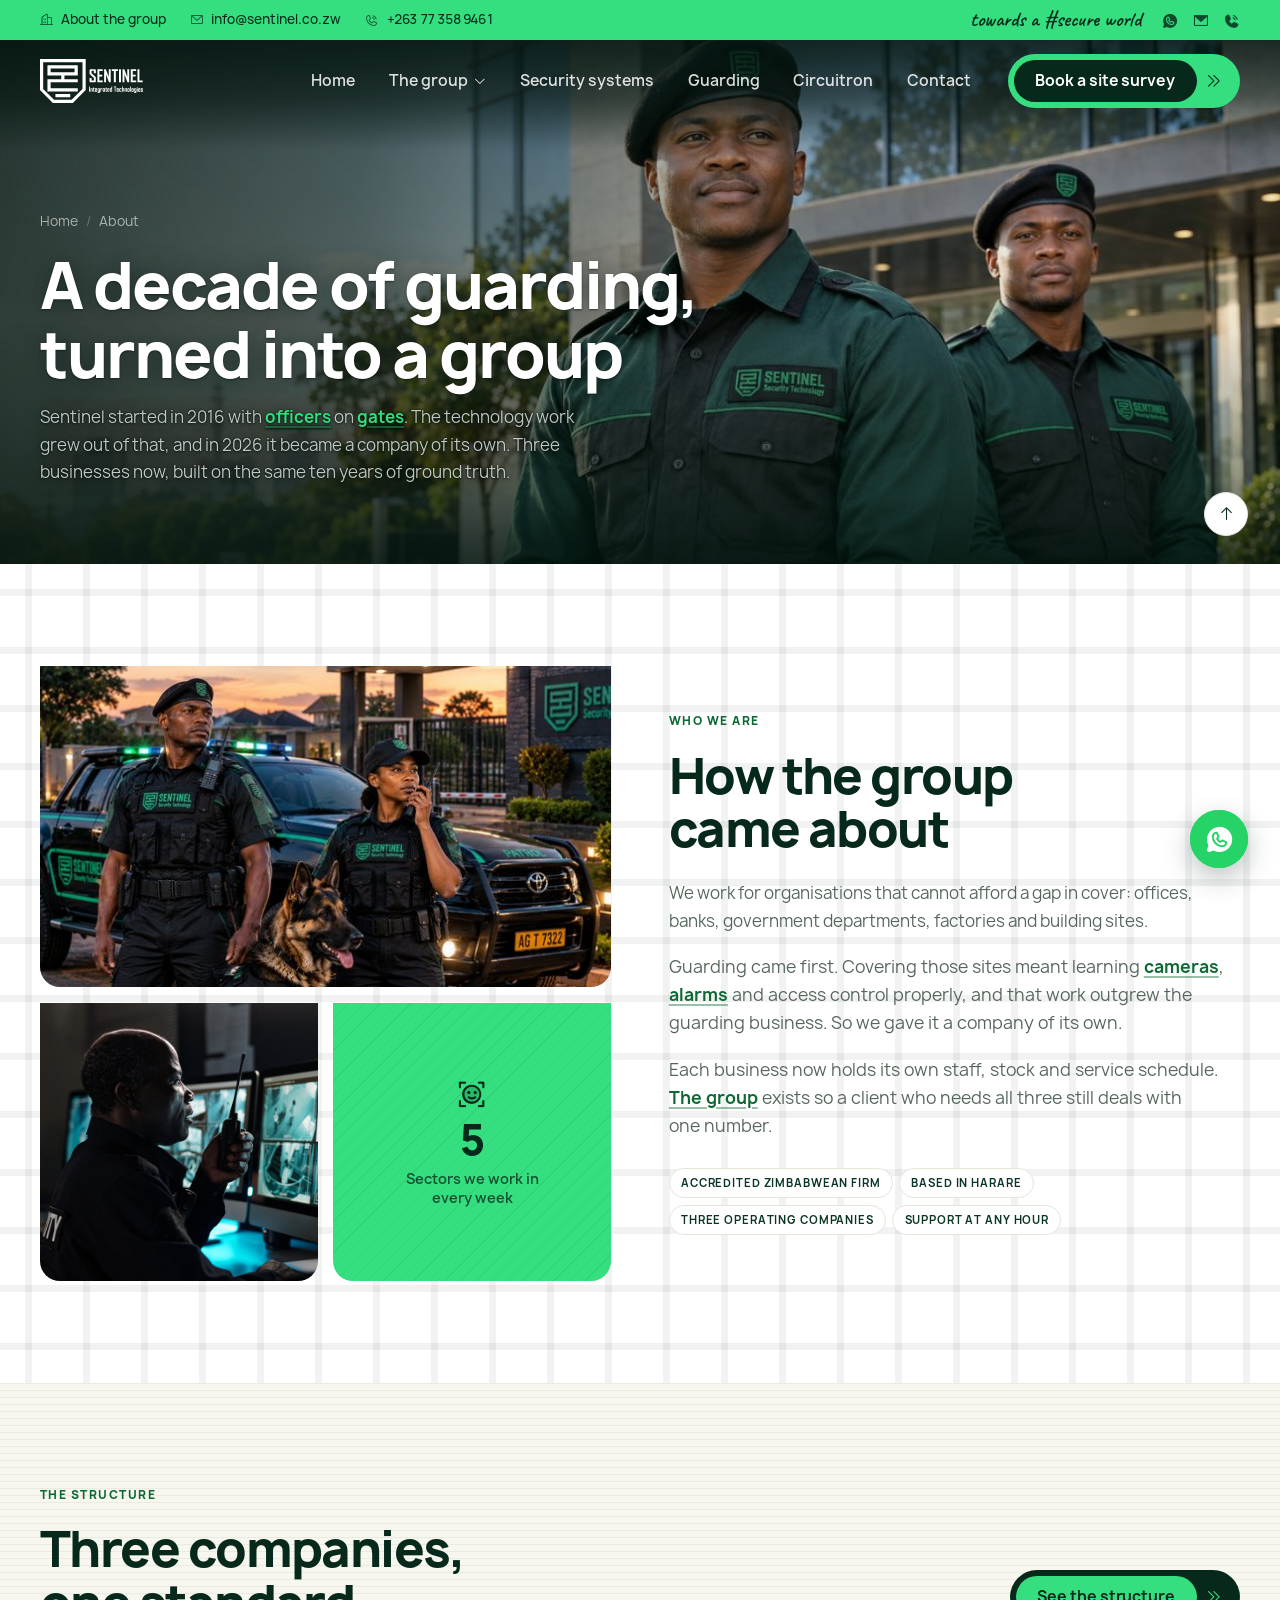
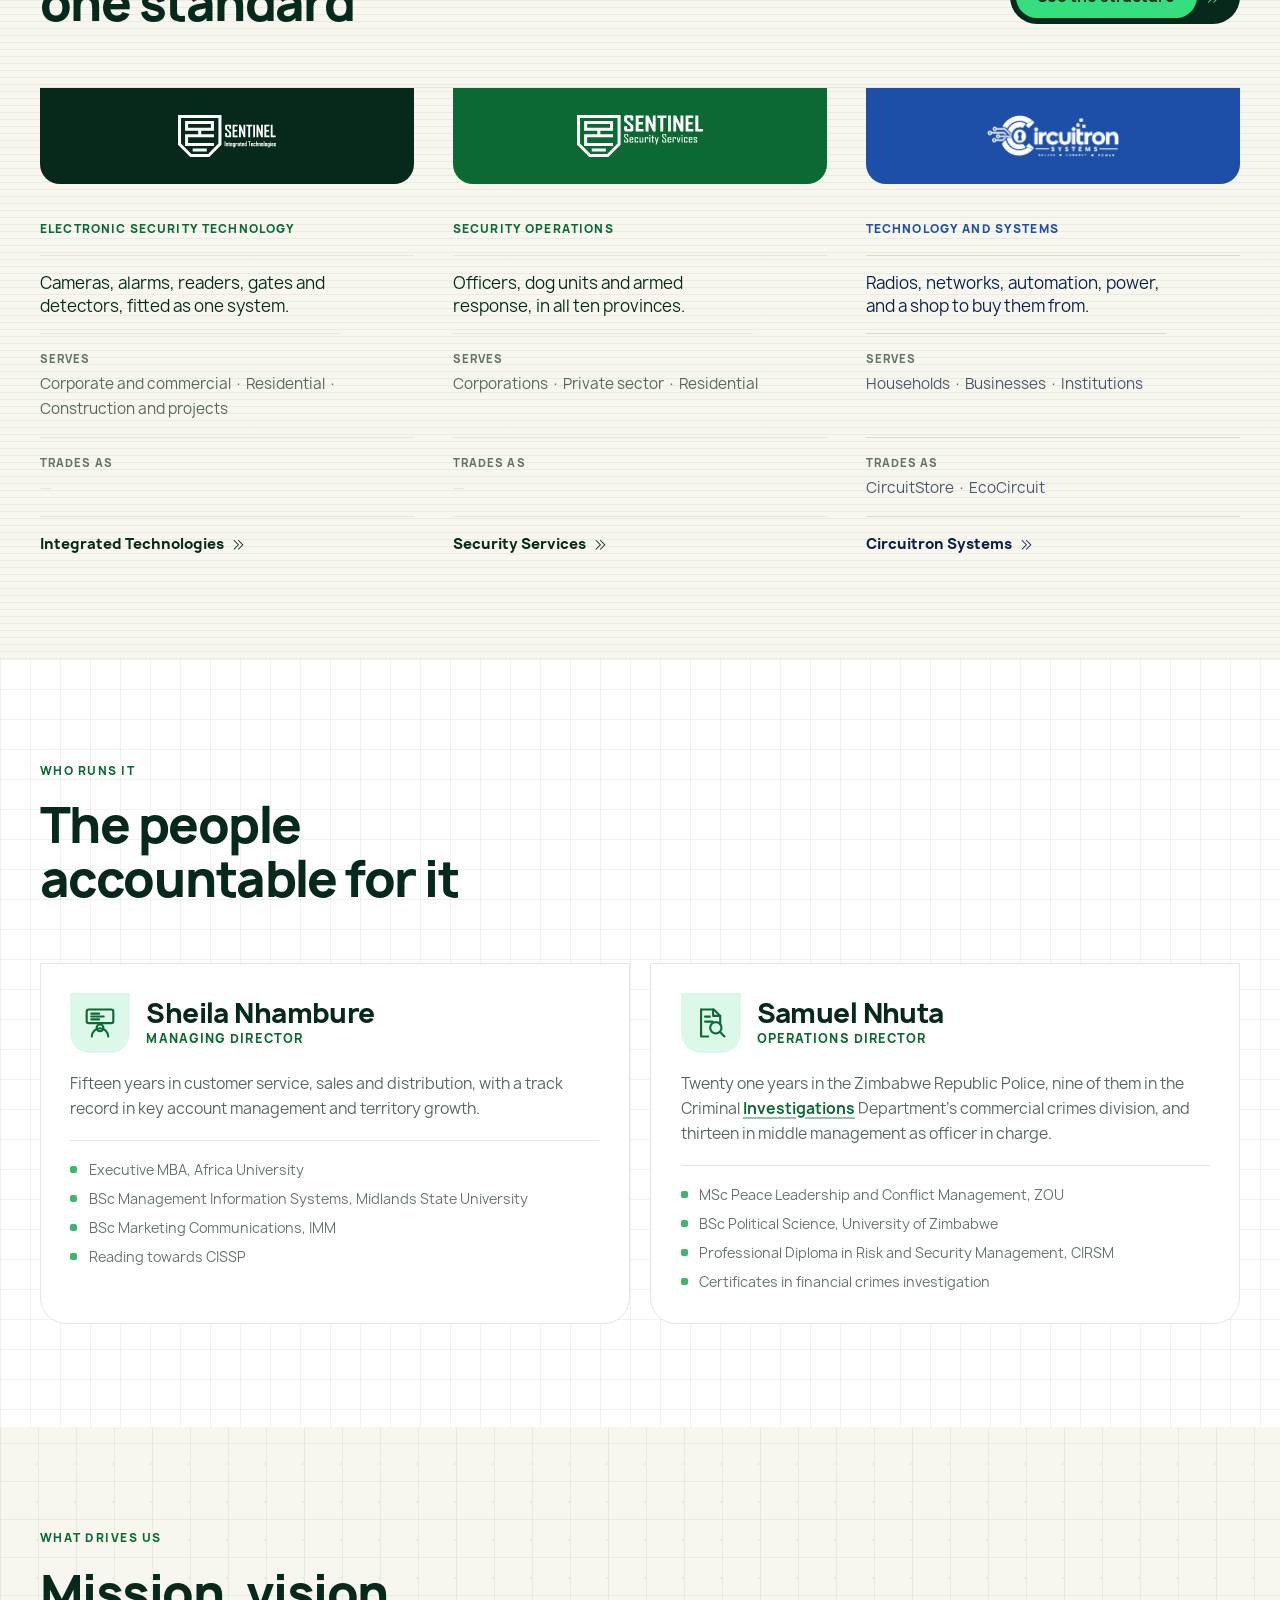
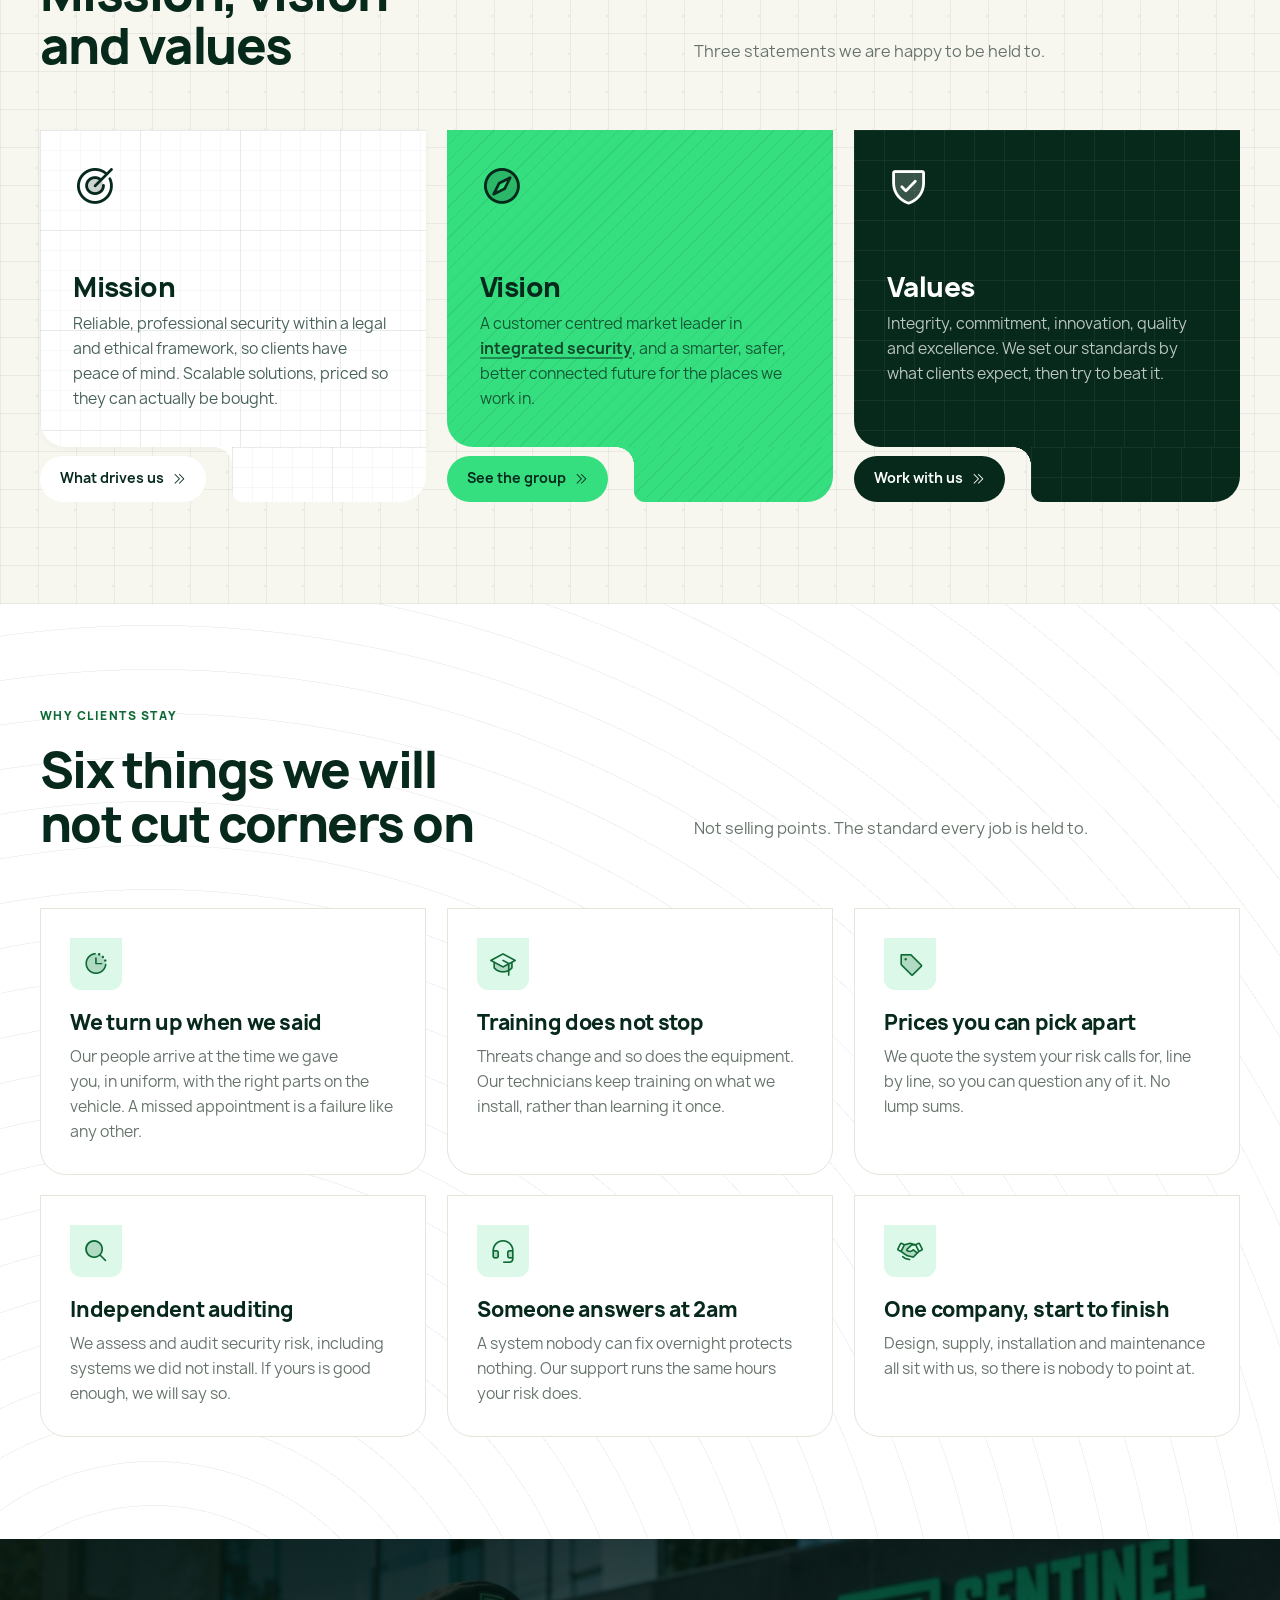
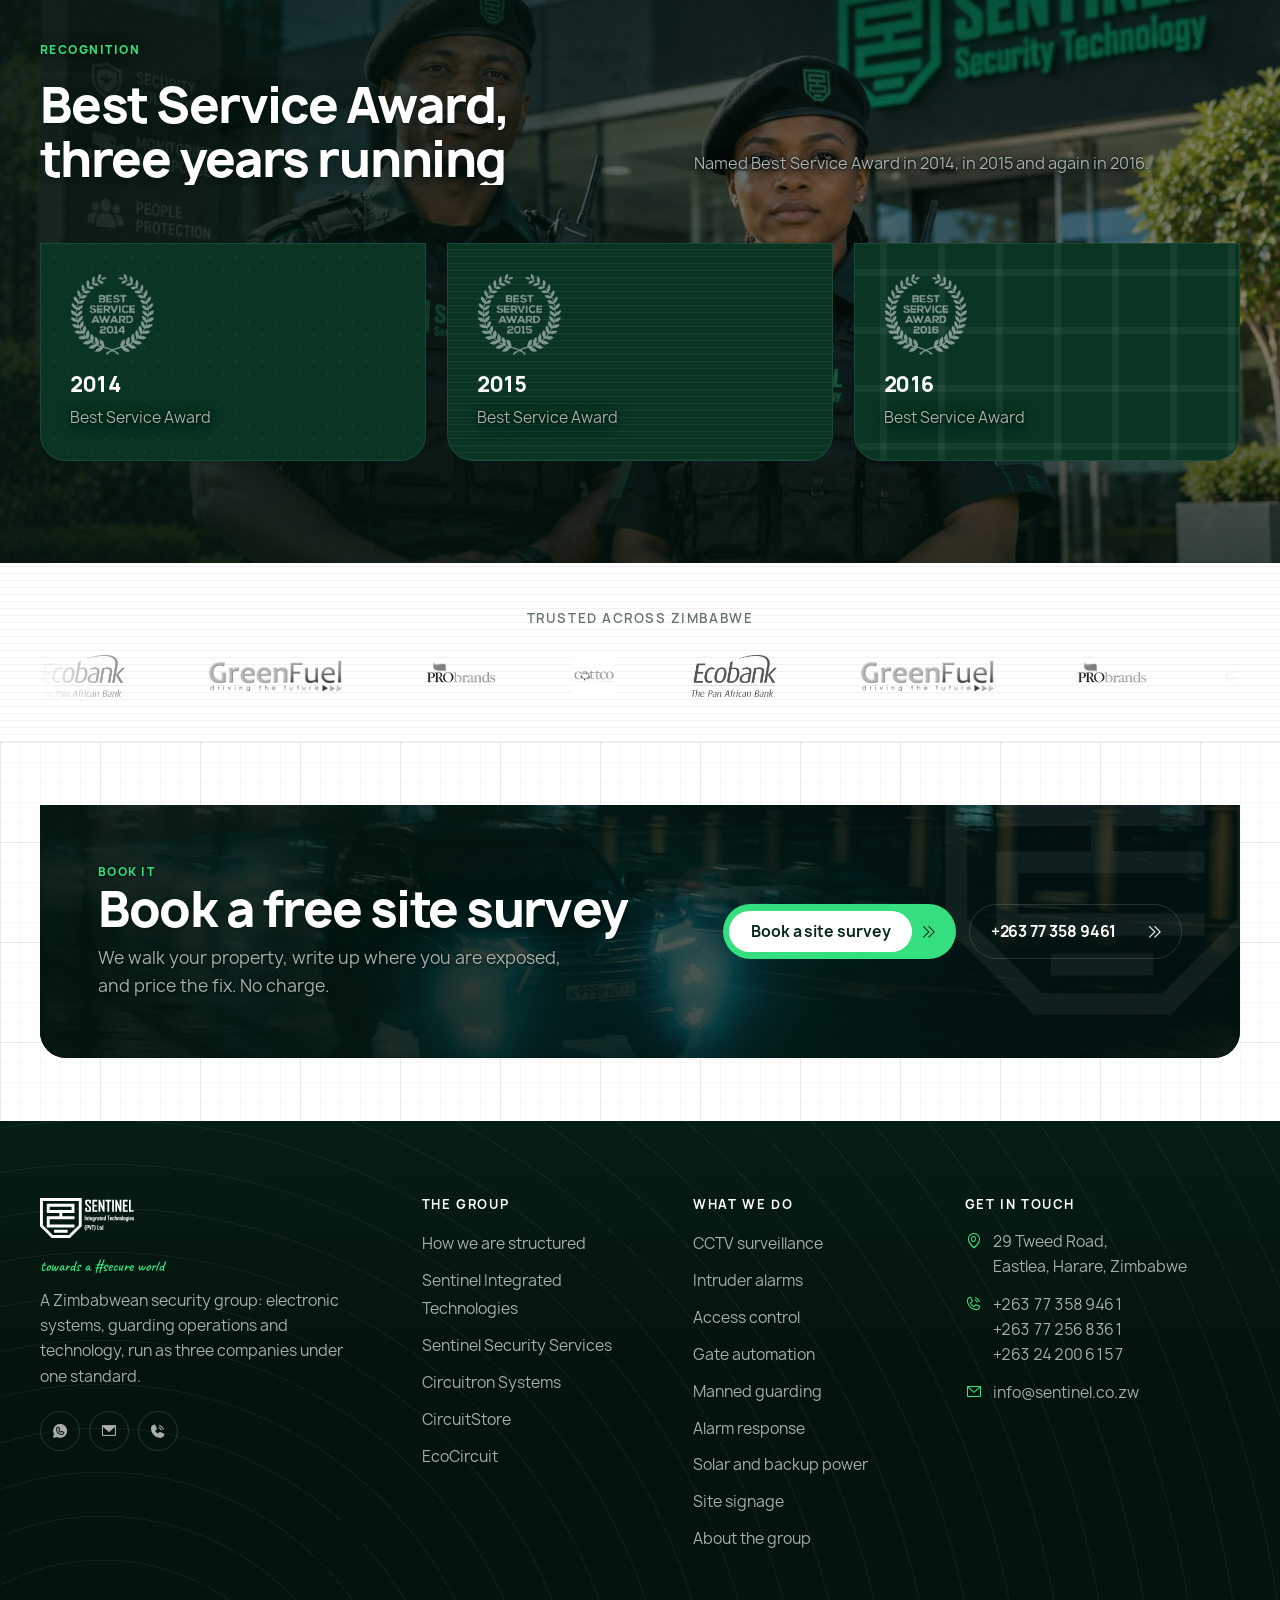
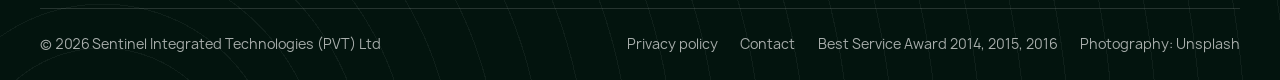
==== about.html @ 050ed8f4 "Eight textures, a seal on the seam, two pictures per hero, and everything clickable 1. Patterns  The" ====
<!DOCTYPE html>
<html lang="en-ZW">
<head>
<meta charset="UTF-8">
<meta name="viewport" content="width=device-width, initial-scale=1, viewport-fit=cover">
<title>About the Sentinel group | Sentinel Integrated Technologies</title>
<meta name="description" content="An accredited Zimbabwean security firm supplying electronic security, control room operations and physical access control to corporate, banking, government, manufacturing and construction clients.">
<meta name="theme-color" content="#06291B">
<link rel="canonical" href="https://www.sentinel.co.zw/about.html">

<meta property="og:type" content="website">
<meta property="og:title" content="About the Sentinel group | Sentinel Integrated Technologies">
<meta property="og:description" content="An accredited Zimbabwean security firm supplying electronic security, control room operations and physical access control to corporate, banking, government, manufacturing and construction clients.">
<meta property="og:image" content="assets/img/brand/flier-1.jpg">
<meta property="og:locale" content="en_ZW">

<link rel="icon" type="image/svg+xml" href="assets/img/brand/mark.svg">
<link rel="icon" type="image/png" sizes="32x32" href="assets/img/brand/favicon-32.png">
<link rel="apple-touch-icon" href="assets/img/brand/favicon-180.png">

<link rel="preload" href="assets/fonts/manrope-400.woff2" as="font" type="font/woff2" crossorigin>
<link rel="preload" href="assets/fonts/manrope-800.woff2" as="font" type="font/woff2" crossorigin>
<link rel="preload" href="assets/fonts/marker.woff2" as="font" type="font/woff2" crossorigin>
<link rel="stylesheet" href="assets/icons/phosphor.css">
<link rel="stylesheet" href="assets/css/style.css">
<script>document.documentElement.classList.add('js');</script>
</head>
<body>
<a class="skip-link" href="#main">Skip to content</a>
<svg xmlns="http://www.w3.org/2000/svg" style="display:none"><symbol id="si-cam-dome" viewBox="0 0 24 24" fill="none" stroke="currentColor" stroke-width="1.5" stroke-linecap="round" stroke-linejoin="round"><title>Dome camera</title><path d="M2.8 5.4h18.4"/><path d="M12 5.4V3.2"/><rect x="4.8" y="7.6" width="14.4" height="2.6" rx="1.1"/><path d="M6.2 10.2a5.8 5.8 0 0 0 11.6 0"/><circle cx="12" cy="13.4" r="1.8"/></symbol><symbol id="si-cam-bullet" viewBox="0 0 24 24" fill="none" stroke="currentColor" stroke-width="1.5" stroke-linecap="round" stroke-linejoin="round"><title>Bullet camera</title><path d="M3.5 3.5v17"/><path d="M3.5 11.6h2.4"/><rect x="5.9" y="8.6" width="9.8" height="6" rx="3"/><path d="M15.7 9.8 19.3 8v7.2l-3.6-1.8"/><path d="M8.4 7.4h5"/><circle cx="17.4" cy="11.6" r="0.85" fill="currentColor" stroke="none"/></symbol><symbol id="si-nvr" viewBox="0 0 24 24" fill="none" stroke="currentColor" stroke-width="1.5" stroke-linecap="round" stroke-linejoin="round"><title>Recorder</title><rect x="2.5" y="5" width="19" height="5" rx="1.5"/><rect x="2.5" y="13" width="19" height="5" rx="1.5"/><circle cx="5.6" cy="7.5" r="0.85" fill="currentColor" stroke="none"/><circle cx="5.6" cy="15.5" r="0.85" fill="currentColor" stroke="none"/><path d="M9 7.5h9"/><path d="M9 15.5h9"/></symbol><symbol id="si-video-wall" viewBox="0 0 24 24" fill="none" stroke="currentColor" stroke-width="1.5" stroke-linecap="round" stroke-linejoin="round"><title>Monitoring wall</title><rect x="2.5" y="3.5" width="8.5" height="6.5" rx="1.2"/><rect x="13" y="3.5" width="8.5" height="6.5" rx="1.2"/><rect x="2.5" y="12" width="8.5" height="6.5" rx="1.2"/><rect x="13" y="12" width="8.5" height="6.5" rx="1.2"/><path d="M8.5 21.5h7"/><path d="M12 18.5v3"/></symbol><symbol id="si-control-room" viewBox="0 0 24 24" fill="none" stroke="currentColor" stroke-width="1.5" stroke-linecap="round" stroke-linejoin="round"><title>Control room</title><rect x="2.6" y="2.5" width="18.8" height="9.6" rx="1.5"/><path d="M5.8 5.4h5.6"/><path d="M5.8 7.4h8.8"/><path d="M5.8 9.4h5.6"/><circle cx="12" cy="15.4" r="2.4"/><path d="M6.2 21.5a5.8 5.8 0 0 1 11.6 0"/></symbol><symbol id="si-alarm-panel" viewBox="0 0 24 24" fill="none" stroke="currentColor" stroke-width="1.5" stroke-linecap="round" stroke-linejoin="round"><title>Alarm panel</title><rect x="5" y="2.5" width="14" height="19" rx="2"/><rect x="7.5" y="5" width="9" height="3.5" rx="0.8"/><circle cx="8.6" cy="11.8" r="1" fill="currentColor" stroke="none"/><circle cx="12" cy="11.8" r="1" fill="currentColor" stroke="none"/><circle cx="15.4" cy="11.8" r="1" fill="currentColor" stroke="none"/><circle cx="8.6" cy="15.2" r="1" fill="currentColor" stroke="none"/><circle cx="12" cy="15.2" r="1" fill="currentColor" stroke="none"/><circle cx="15.4" cy="15.2" r="1" fill="currentColor" stroke="none"/><circle cx="8.6" cy="18.6" r="1" fill="currentColor" stroke="none"/><circle cx="12" cy="18.6" r="1" fill="currentColor" stroke="none"/><circle cx="15.4" cy="18.6" r="1" fill="currentColor" stroke="none"/></symbol><symbol id="si-motion-sensor" viewBox="0 0 24 24" fill="none" stroke="currentColor" stroke-width="1.5" stroke-linecap="round" stroke-linejoin="round"><title>Motion sensor</title><path d="M5.6 3.8h12.8l-1.5 6.1H7.1z"/><path d="M6.3 6.9h11.4"/><path d="M9.4 12.2a3.4 3.4 0 0 0 5.2 0"/><path d="M7.3 13.9a5.9 5.9 0 0 0 9.4 0"/><path d="M5.2 15.6a8.4 8.4 0 0 0 13.6 0"/></symbol><symbol id="si-door-contact" viewBox="0 0 24 24" fill="none" stroke="currentColor" stroke-width="1.5" stroke-linecap="round" stroke-linejoin="round"><title>Door contact</title><path d="M3.5 3.5h7v17h-7z"/><path d="M13.5 3.5h7v17h-7z"/><rect x="8.2" y="9" width="2.3" height="6" rx="0.7"/><rect x="13.5" y="9" width="2.3" height="6" rx="0.7"/><path d="M11.3 10.5v3"/></symbol><symbol id="si-panic-button" viewBox="0 0 24 24" fill="none" stroke="currentColor" stroke-width="1.5" stroke-linecap="round" stroke-linejoin="round"><title>Panic button</title><circle cx="12" cy="12" r="9"/><circle cx="12" cy="12" r="4.2"/><path d="M12 2.2v2.4"/><path d="M12 19.4v2.4"/><path d="M2.2 12h2.4"/><path d="M19.4 12h2.4"/><circle cx="12" cy="12" r="1.5" fill="currentColor" stroke="none"/></symbol><symbol id="si-siren" viewBox="0 0 24 24" fill="none" stroke="currentColor" stroke-width="1.5" stroke-linecap="round" stroke-linejoin="round"><title>Siren</title><path d="M7 12.5a5 5 0 0 1 10 0v4H7z"/><path d="M5.5 19.5h13"/><path d="M7 16.5v3"/><path d="M17 16.5v3"/><path d="M12 3.2v3"/><path d="M5.6 5.6 7.7 7.7"/><path d="M18.4 5.6 16.3 7.7"/><path d="M2.8 12h2.2"/><path d="M19 12h2.2"/></symbol><symbol id="si-fire-detect" viewBox="0 0 24 24" fill="none" stroke="currentColor" stroke-width="1.5" stroke-linecap="round" stroke-linejoin="round"><title>Fire detection</title><circle cx="12" cy="12" r="9"/><circle cx="12" cy="12" r="6.1"/><path d="M12 8.1c1.7 1.6 2.6 2.9 2.6 4.2a2.6 2.6 0 0 1-5.2 0c0-.8.3-1.6 1-2.1.1.6.4 1.1.9 1.3-.3-1.1-.1-2.3.7-3.4z"/></symbol><symbol id="si-access-reader" viewBox="0 0 24 24" fill="none" stroke="currentColor" stroke-width="1.5" stroke-linecap="round" stroke-linejoin="round"><title>Access control</title><path d="M4 2.5h11v19H4z"/><circle cx="12.4" cy="12" r="0.9" fill="currentColor" stroke="none"/><rect x="17" y="7.5" width="4.5" height="9" rx="1.2"/><path d="M18.2 10h2.1"/><path d="M18.2 12.2h2.1"/><circle cx="19.25" cy="14.5" r="0.85" fill="currentColor" stroke="none"/></symbol><symbol id="si-biometric" viewBox="0 0 24 24" fill="none" stroke="currentColor" stroke-width="1.5" stroke-linecap="round" stroke-linejoin="round"><title>Biometric access</title><path d="M12 2.8c-3.4 0-6.2 2.6-6.2 5.8"/><path d="M18.2 8.6c0-3.2-2.8-5.8-6.2-5.8"/><path d="M5.8 13.6V8.6"/><path d="M18.2 8.6v3.1"/><path d="M8.9 8.6a3.1 3.1 0 0 1 6.2 0v6.2"/><path d="M8.9 8.6v8.4"/><path d="M12 8.6v9.9"/><path d="M15.1 17.8a9 9 0 0 1-.6 3"/><path d="M5.9 16.8a9 9 0 0 0 1-3.2"/><path d="M18.1 14.6a12 12 0 0 1-.9 5.4"/></symbol><symbol id="si-turnstile" viewBox="0 0 24 24" fill="none" stroke="currentColor" stroke-width="1.5" stroke-linecap="round" stroke-linejoin="round"><title>Speed gate</title><path d="M2.5 20.5h19"/><rect x="3" y="8.8" width="4.8" height="11.7" rx="1.3"/><rect x="16.2" y="8.8" width="4.8" height="11.7" rx="1.3"/><path d="M7.8 12h3.1"/><path d="M13.1 12h3.1"/><path d="M12 3.4v5.4"/><path d="M9.6 5.8 12 3.4l2.4 2.4"/><circle cx="5.4" cy="15.6" r="0.9" fill="currentColor" stroke="none"/><circle cx="18.6" cy="15.6" r="0.9" fill="currentColor" stroke="none"/></symbol><symbol id="si-intercom" viewBox="0 0 24 24" fill="none" stroke="currentColor" stroke-width="1.5" stroke-linecap="round" stroke-linejoin="round"><title>Video intercom</title><rect x="5.5" y="2.5" width="13" height="19" rx="2"/><rect x="8" y="5" width="8" height="5.5" rx="1"/><circle cx="12" cy="7.75" r="1.15" fill="currentColor" stroke="none"/><path d="M9 13.5h6"/><circle cx="12" cy="17.8" r="2"/><circle cx="12" cy="17.8" r="0.8" fill="currentColor" stroke="none"/></symbol><symbol id="si-gate-motor" viewBox="0 0 24 24" fill="none" stroke="currentColor" stroke-width="1.5" stroke-linecap="round" stroke-linejoin="round"><title>Gate automation</title><path d="M2.5 20.5h19"/><path d="M3.5 7.5h13v10h-13z"/><path d="M3.5 11h13"/><path d="M3.5 14h13"/><path d="M7 7.5v10"/><path d="M11 7.5v10"/><rect x="18" y="12.5" width="3.5" height="5" rx="1"/><path d="M19.75 12.5v-2"/><circle cx="19.75" cy="15" r="0.85" fill="currentColor" stroke="none"/></symbol><symbol id="si-boom-gate" viewBox="0 0 24 24" fill="none" stroke="currentColor" stroke-width="1.5" stroke-linecap="round" stroke-linejoin="round"><title>Boom barrier</title><path d="M2.5 20.5h19"/><rect x="3" y="11" width="4" height="9.5" rx="1.2"/><path d="M7.5 9 21 5.2"/><path d="M9.9 8.3l.6 2.1"/><path d="M13.5 7.3l.6 2.1"/><path d="M17.1 6.3l.6 2.1"/><circle cx="5" cy="14.5" r="0.9" fill="currentColor" stroke="none"/></symbol><symbol id="si-electric-fence" viewBox="0 0 24 24" fill="none" stroke="currentColor" stroke-width="1.5" stroke-linecap="round" stroke-linejoin="round"><title>Electric fencing</title><path d="M4 3.5v17"/><path d="M20 3.5v17"/><path d="M4 6.2h16"/><path d="M4 11h3.8"/><path d="M16.2 11H20"/><path d="M4 15.8h16"/><path d="M4 20h16"/><path d="M13.6 6.6 9.6 12.4h3.4l-2.6 5.8"/></symbol><symbol id="si-perimeter" viewBox="0 0 24 24" fill="none" stroke="currentColor" stroke-width="1.5" stroke-linecap="round" stroke-linejoin="round"><title>Perimeter protection</title><path d="M12 2.5 3.5 6v6c0 4.4 3.6 7.8 8.5 9.5 4.9-1.7 8.5-5.1 8.5-9.5V6z"/><path d="M12 6.3 7 8.4v3.4c0 2.5 2.1 4.6 5 5.7 2.9-1.1 5-3.2 5-5.7V8.4z"/><circle cx="12" cy="11.6" r="1.5" fill="currentColor" stroke="none"/></symbol><symbol id="si-guard" viewBox="0 0 24 24" fill="none" stroke="currentColor" stroke-width="1.5" stroke-linecap="round" stroke-linejoin="round"><title>Manned guarding</title><path d="M7 6.5h10"/><path d="M8.5 6.5a3.5 3.5 0 0 1 7 0"/><path d="M8.8 8.2a3.4 3.4 0 0 0 6.4 0"/><path d="M12 11.6v2"/><path d="M4.5 21.5v-2.8A5.2 5.2 0 0 1 9.7 13.5h4.6a5.2 5.2 0 0 1 5.2 5.2v2.8"/><path d="M12 13.9v7.6"/><circle cx="16.8" cy="17.5" r="0.9" fill="currentColor" stroke="none"/></symbol><symbol id="si-k9" viewBox="0 0 24 24" fill="none" stroke="currentColor" stroke-width="1.5" stroke-linecap="round" stroke-linejoin="round"><title>K9 unit</title><path d="M7.6 6.6 5.2 3.2 4.1 7.6"/><path d="M16.4 6.6 18.8 3.2l1.1 4.4"/><path d="M5.8 11a6.2 6.2 0 0 1 12.4 0v1.6a6.2 6.2 0 0 1-12.4 0z"/><circle cx="9.5" cy="10.2" r="1" fill="currentColor" stroke="none"/><circle cx="14.5" cy="10.2" r="1" fill="currentColor" stroke="none"/><path d="M10.7 14.2h2.6L12 15.9z"/><path d="M12 15.9v1.5"/></symbol><symbol id="si-patrol" viewBox="0 0 24 24" fill="none" stroke="currentColor" stroke-width="1.5" stroke-linecap="round" stroke-linejoin="round"><title>Response patrol</title><path d="M2.5 16.5v-3l2-4.5h15l2 4.5v3"/><path d="M2.5 16.5h19"/><path d="M6 9V6.5h12V9"/><path d="M9 6.5V4.5h6v2"/><circle cx="7" cy="17.5" r="2.2"/><circle cx="17" cy="17.5" r="2.2"/><circle cx="5" cy="13.2" r="0.85" fill="currentColor" stroke="none"/><circle cx="19" cy="13.2" r="0.85" fill="currentColor" stroke="none"/></symbol><symbol id="si-radio" viewBox="0 0 24 24" fill="none" stroke="currentColor" stroke-width="1.5" stroke-linecap="round" stroke-linejoin="round"><title>Two way radio</title><rect x="7" y="6.5" width="10" height="15" rx="2"/><path d="M14.5 6.5V3.2"/><rect x="9.3" y="9" width="5.4" height="3.2" rx="0.8"/><circle cx="10" cy="15" r="0.9" fill="currentColor" stroke="none"/><circle cx="12" cy="15" r="0.9" fill="currentColor" stroke="none"/><circle cx="14" cy="15" r="0.9" fill="currentColor" stroke="none"/><circle cx="10" cy="17.6" r="0.9" fill="currentColor" stroke="none"/><circle cx="12" cy="17.6" r="0.9" fill="currentColor" stroke="none"/><circle cx="14" cy="17.6" r="0.9" fill="currentColor" stroke="none"/><path d="M17.6 2.4a5.5 5.5 0 0 1 3.9 3.9"/><path d="M17.2 5.3a2.7 2.7 0 0 1 1.5 1.5"/></symbol><symbol id="si-investigate" viewBox="0 0 24 24" fill="none" stroke="currentColor" stroke-width="1.5" stroke-linecap="round" stroke-linejoin="round"><title>Investigations</title><path d="M5 2.5h9l4.5 4.5v6"/><path d="M5 2.5v19h5"/><path d="M13.5 2.5V7h5"/><path d="M7.8 7.5h3.4"/><path d="M7.8 11h5.2"/><circle cx="15.4" cy="15.4" r="4"/><path d="M18.4 18.4 21.5 21.5"/></symbol><symbol id="si-network-rack" viewBox="0 0 24 24" fill="none" stroke="currentColor" stroke-width="1.5" stroke-linecap="round" stroke-linejoin="round"><title>Network rack</title><rect x="4" y="2.5" width="16" height="19" rx="1.8"/><rect x="6.5" y="5" width="11" height="3.4" rx="0.8"/><rect x="6.5" y="10.3" width="11" height="3.4" rx="0.8"/><rect x="6.5" y="15.6" width="11" height="3.4" rx="0.8"/><circle cx="8.6" cy="6.7" r="0.75" fill="currentColor" stroke="none"/><circle cx="8.6" cy="12" r="0.75" fill="currentColor" stroke="none"/><circle cx="8.6" cy="17.3" r="0.75" fill="currentColor" stroke="none"/><path d="M11 6.7h4.4"/><path d="M11 12h4.4"/><path d="M11 17.3h4.4"/></symbol><symbol id="si-cabling" viewBox="0 0 24 24" fill="none" stroke="currentColor" stroke-width="1.5" stroke-linecap="round" stroke-linejoin="round"><title>Structured cabling</title><rect x="4.6" y="2.8" width="14.8" height="5.2" rx="1.4"/><path d="M7.2 5.6v1.2"/><path d="M9.6 5.6v1.2"/><path d="M12 5.6v1.2"/><path d="M14.4 5.6v1.2"/><path d="M16.8 5.6v1.2"/><path d="M12 8v3.4"/><path d="M12 11.4H5.4a1.6 1.6 0 0 0-1.6 1.6v1.9"/><path d="M12 11.4h6.6a1.6 1.6 0 0 1 1.6 1.6v1.9"/><path d="M12 11.4v3.5"/><circle cx="3.8" cy="16.6" r="1.6" fill="currentColor" stroke="none"/><circle cx="12" cy="16.6" r="1.6" fill="currentColor" stroke="none"/><circle cx="20.2" cy="16.6" r="1.6" fill="currentColor" stroke="none"/><path d="M1.8 21.2h4"/><path d="M10 21.2h4"/><path d="M18.2 21.2h4"/></symbol><symbol id="si-dish" viewBox="0 0 24 24" fill="none" stroke="currentColor" stroke-width="1.5" stroke-linecap="round" stroke-linejoin="round"><title>Satellite link</title><ellipse cx="10.4" cy="8.8" rx="7.6" ry="5.6" transform="rotate(-28 10.4 8.8)"/><path d="M10.4 8.8 16.4 4.2"/><circle cx="17.5" cy="3.4" r="1.5"/><path d="M11.9 13.8 13 20.5"/><path d="M9.4 20.5h7"/></symbol><symbol id="si-smart-home" viewBox="0 0 24 24" fill="none" stroke="currentColor" stroke-width="1.5" stroke-linecap="round" stroke-linejoin="round"><title>Smart technology</title><path d="M3.5 10.5 12 3.5l8.5 7"/><path d="M5.6 12.4v8.1h12.8v-8.1"/><path d="M9.6 16.5a3.4 3.4 0 0 1 4.8 0"/><path d="M7.3 14.1a6.7 6.7 0 0 1 9.4 0"/><circle cx="12" cy="18.8" r="1" fill="currentColor" stroke="none"/></symbol><symbol id="si-smart-switch" viewBox="0 0 24 24" fill="none" stroke="currentColor" stroke-width="1.5" stroke-linecap="round" stroke-linejoin="round"><title>Smart switch</title><rect x="3.5" y="5" width="17" height="14" rx="2"/><rect x="7" y="8" width="10" height="8" rx="1.4"/><path d="M7 12h10"/><circle cx="12" cy="10" r="0.9" fill="currentColor" stroke="none"/></symbol><symbol id="si-inverter" viewBox="0 0 24 24" fill="none" stroke="currentColor" stroke-width="1.5" stroke-linecap="round" stroke-linejoin="round"><title>Backup power</title><rect x="2.5" y="5.5" width="19" height="13" rx="2"/><path d="M12 5.5v13"/><path d="M8.6 9.2 6 12.6h3l-1.4 2.9"/><path d="M15 11h4.2"/><path d="M15 14.2h4.2"/><path d="M6 20.5h3"/><path d="M15 20.5h3"/></symbol><symbol id="si-solar" viewBox="0 0 24 24" fill="none" stroke="currentColor" stroke-width="1.5" stroke-linecap="round" stroke-linejoin="round"><title>Solar</title><path d="M2.8 14.2 5.6 4.2h12.8l2.8 10z"/><path d="M4.2 9.2h15.6"/><path d="M9.4 4.2 8 14.2"/><path d="M14.6 4.2l1.4 10"/><path d="M12 14.2v6.3"/><path d="M8.8 20.5h6.4"/></symbol><symbol id="si-e-waste" viewBox="0 0 24 24" fill="none" stroke="currentColor" stroke-width="1.5" stroke-linecap="round" stroke-linejoin="round"><title>Electronic waste</title><rect x="9.3" y="9.3" width="5.4" height="5.4" rx="1"/><path d="M9.3 11H7.7"/><path d="M9.3 13H7.7"/><path d="M14.7 11h1.6"/><path d="M14.7 13h1.6"/><path d="M4.6 15a8.2 8.2 0 0 1 2.3-10"/><path d="M6.9 5 6.4 8.1"/><path d="M6.9 5 9.9 5.8"/><path d="M19.4 9a8.2 8.2 0 0 1-2.3 10"/><path d="M17.1 19l.5-3.1"/><path d="M17.1 19 14.1 18.2"/></symbol><symbol id="si-storefront" viewBox="0 0 24 24" fill="none" stroke="currentColor" stroke-width="1.5" stroke-linecap="round" stroke-linejoin="round"><title>Retail</title><path d="M3.5 9.5V20a1.5 1.5 0 0 0 1.5 1.5h14a1.5 1.5 0 0 0 1.5-1.5V9.5"/><path d="M2.5 9.5 4.3 3.5h15.4l1.8 6"/><path d="M8.8 3.5 8.2 9.5"/><path d="M15.2 3.5l.6 6"/><path d="M2.5 9.5a3 3 0 0 0 5.7 0 3 3 0 0 0 5.6 0 3 3 0 0 0 5.7 0"/><path d="M8.5 21.5v-6h7v6"/></symbol><symbol id="si-cart" viewBox="0 0 24 24" fill="none" stroke="currentColor" stroke-width="1.5" stroke-linecap="round" stroke-linejoin="round"><title>Online store</title><path d="M2.5 3.5h2.8l2.6 11.4h10l2.1-8.2H6.3"/><circle cx="9.4" cy="19.2" r="1.8"/><circle cx="17.2" cy="19.2" r="1.8"/><path d="M13 8.5v3.6"/><path d="M11.2 10.3h3.6"/></symbol><symbol id="si-group-tree" viewBox="0 0 24 24" fill="none" stroke="currentColor" stroke-width="1.5" stroke-linecap="round" stroke-linejoin="round"><title>Group structure</title><rect x="8.5" y="2.5" width="7" height="5" rx="1.4"/><rect x="2" y="16.5" width="6" height="5" rx="1.4"/><rect x="9" y="16.5" width="6" height="5" rx="1.4"/><rect x="16" y="16.5" width="6" height="5" rx="1.4"/><path d="M12 7.5v4.6"/><path d="M5 16.5v-2.2a2 2 0 0 1 2-2h10a2 2 0 0 1 2 2v2.2"/><path d="M12 12.1v4.4"/></symbol></svg>


<!-- ===== Utility bar ===== -->
<div class="topbar">
  <div class="container topbar__inner">
    <ul class="topbar__list">
      <li><i class="ph ph-buildings i-xs" aria-hidden="true"></i> <a href="about.html">About the group</a></li>
      <li><i class="ph ph-envelope-simple i-xs" aria-hidden="true"></i> <a href="mailto:info@sentinel.co.zw">info@sentinel.co.zw</a></li>
      <li><i class="ph ph-phone-call i-xs" aria-hidden="true"></i> <a href="tel:+263773589461" class="num">+263 77 358 9461</a></li>
    </ul>
    <div class="topbar__social">
      <span class="script">towards a #secure world</span>
      <a href="https://wa.me/263773589461" aria-label="Message Sentinel on WhatsApp" rel="noopener"><i class="ph-fill ph-whatsapp-logo i-sm" aria-hidden="true"></i></a>
      <a href="mailto:info@sentinel.co.zw" aria-label="Email Sentinel"><i class="ph-fill ph-envelope-simple i-sm" aria-hidden="true"></i></a>
      <a href="tel:+263773589461" aria-label="Call Sentinel"><i class="ph-fill ph-phone-call i-sm" aria-hidden="true"></i></a>
    </div>
  </div>
</div>

<!-- ===== Header ===== -->
<header class="header">
  <div class="container header__inner">
    <a class="brand" href="index.html" aria-label="Sentinel Integrated Technologies, home">
      <img class="brand__light" src="assets/img/brand/sentinel-logo-compact-white.svg" alt="Sentinel Integrated Technologies" width="328" height="140">
      <img class="brand__dark" src="assets/img/brand/sentinel-logo-compact.svg" alt="" width="328" height="140" aria-hidden="true">
    </a>

    <nav class="nav" aria-label="Primary">
      <ul class="nav__list">
        <li><a class="nav__link" href="index.html">Home</a></li>
        <li class="nav__has-mega"><a class="nav__link" href="group.html" aria-expanded="false" aria-controls="mega" data-mega>The group <i class="ph ph-caret-down i-xs" aria-hidden="true"></i></a></li>
        <li><a class="nav__link" href="services.html">Security systems</a></li>
        <li><a class="nav__link" href="security-services.html">Guarding</a></li>
        <li><a class="nav__link" href="circuitron.html">Circuitron</a></li>
        <li><a class="nav__link" href="contact.html">Contact</a></li>
      </ul>
      <div class="mega" id="mega" hidden>
        <div class="container mega__inner">
          <a class="mega__parent" href="group.html">
            <span class="mega__mark"><svg class="si i-lg" aria-hidden="true" focusable="false"><use href="#si-group-tree"/></svg></span>
            <span>
              <strong>Sentinel, the group</strong>
              <small>One holding company, three operating businesses, one standard of work.</small>
            </span>
            <span class="mega__go">See the structure <i class="ph ph-caret-double-right i-xs" aria-hidden="true"></i></span>
          </a>
          <div class="mega__grid">
        <a class="mega__card" href="services.html">
          <span class="mega__logo"><img class="clogo" src="assets/img/brand/sentinel-logo-compact.svg" alt="Sentinel Integrated Technologies" width="79" height="34" style="height:34px;width:79px" loading="lazy"></span>
          <small>Electronic security technology</small>
          <span class="mega__chips"><i>CCTV</i><i>Alarms</i><i>Access control</i><i>Fire</i></span>
          
        </a>
        <a class="mega__card" href="security-services.html">
          <span class="mega__logo"><img class="clogo" src="assets/img/brand/sentinel-security-services.svg" alt="Sentinel Security Services" width="102" height="34" style="height:34px;width:102px" loading="lazy"></span>
          <small>Security operations</small>
          <span class="mega__chips"><i>Guarding</i><i>Dog units</i><i>Response</i><i>Investigations</i></span>
          
        </a>
        <a class="mega__card" href="circuitron.html">
          <span class="mega__logo"><img class="clogo" src="assets/img/brand/circuitron-logo.png" alt="Circuitron Systems" style="height:34px;width:107px" loading="lazy" width="531" height="169"></span>
          <small>Technology and systems</small>
          <span class="mega__chips"><i>Communications</i><i>Automation</i><i>Electronics</i><i>Retail</i></span>
          <span class="mega__units"><a href="circuitron.html#circuitstore">CircuitStore</a> <a href="circuitron.html#ecocircuit">EcoCircuit</a></span>
        </a>
          </div>
        </div>
      </div>
    </nav>

    <div class="header__cta"><a class="pbtn" href="contact.html"><span class="pbtn__label">Book a site survey</span><span class="pbtn__chev"><i class="ph ph-caret-double-right i-sm" aria-hidden="true"></i></span></a></div>

    <button class="nav-toggle" type="button" aria-expanded="false" aria-controls="drawer" aria-label="Open menu">
      <span></span><span></span><span></span>
    </button>
  </div>
</header>

<div class="drawer" id="drawer">
  <div class="drawer__top">
    <a class="drawer__brand" href="index.html" aria-label="Sentinel Integrated Technologies home">
      <img src="assets/img/brand/sentinel-logo-white.svg" alt="" width="150" height="40">
    </a>
    <button class="drawer__close" type="button" data-drawer-close aria-label="Close menu">
      <svg viewBox="0 0 24 24" aria-hidden="true" focusable="false">
        <path d="M6 6 18 18M18 6 6 18"/>
      </svg>
    </button>
  </div>
  <nav class="drawer__list" aria-label="Mobile">
    <a href="index.html">Home <span class="num">01</span></a>
    <a href="group.html">The group <span class="num">02</span></a>
    <a href="services.html">Security systems <span class="num">03</span></a>
    <a href="security-services.html">Guarding <span class="num">04</span></a>
    <a href="circuitron.html">Circuitron <span class="num">05</span></a>
    <a href="contact.html">Contact <span class="num">06</span></a>
    <a href="about.html">About <span class="num">07</span></a>
  </nav>
  <div class="drawer__foot">
    <a href="tel:+263773589461" class="num">+263 77 358 9461</a>
    <a href="mailto:info@sentinel.co.zw">info@sentinel.co.zw</a>
    <p>29 Tweed Road, Eastlea, Harare</p>
    <a class="pbtn pbtn--block" href="contact.html"><span class="pbtn__label">Book a site survey</span><span class="pbtn__chev"><i class="ph ph-caret-double-right i-sm" aria-hidden="true"></i></span></a>
  </div>
</div>

<main id="main">

  <section class="phero">
    <div class="phero__media" data-phero>
      <div class="phero__slide is-active"><img src="assets/img/photos/officer-on-duty-1200.jpg" srcset="assets/img/photos/officer-on-duty-640.jpg 640w, assets/img/photos/officer-on-duty-1200.jpg 1200w" sizes="70vw" alt="Sentinel officers on post at an office entrance" data-focus="26 9 39 33" fetchpriority="high" width="1200" height="600"></div>
      <div class="phero__slide"><img src="assets/img/photos/officers-warehouse-1200.jpg" srcset="assets/img/photos/officers-warehouse-640.jpg 640w, assets/img/photos/officers-warehouse-1200.jpg 1200w" sizes="70vw" alt="Officers on a warehouse contract" data-focus="44 4 54 23" loading="lazy" width="1200" height="800"></div>
    </div>
    <div class="phero__scrim"></div>
    <div class="container" data-obstacle>
      <nav class="crumb" aria-label="Breadcrumb"><a href="index.html">Home</a> <i class="sep">/</i> <span>About</span></nav>
      <h1 class="h-1">A decade of guarding, turned into a group</h1>
      <p class="lead">Sentinel started in 2016 with <a class="clink" href="security-services.html#manned">officers</a> on <a class="clink" href="services.html#gates">gates</a>. The technology work grew out of that, and in 2026 it became a company of its own. Three businesses now, built on the same ten years of ground truth.</p>
    </div>
  </section>

  <section class="section section--white pat pat-cross">
    <div class="container split">
      <div class="bento" data-anim="scale" data-reveal>
        <a class="bento__hero" href="services.html" aria-label="Our services">
          <img src="assets/img/photos/security-officers-1200.jpg"
               srcset="assets/img/photos/security-officers-640.jpg 640w, assets/img/photos/security-officers-1200.jpg 1200w"
               sizes="(max-width:980px) 100vw, 45vw" alt="Officers and a dog unit on patrol at dusk" data-focus="30 7 61 35" width="1200" height="608">
        </a>
        <a class="bento__tile" href="services.html#cctv" aria-label="CCTV surveillance">
          <img src="assets/img/photos/tile-night-640.jpg"
               alt="An operator watching a wall of live camera feeds" width="640" height="640">
        </a>
        <a class="bento__stat pat pat-hatch" href="index.html#sectors">
          <i class="ph-duotone ph-scan-smiley i-xl" aria-hidden="true"></i>
          <strong class="num">5</strong>
          <span>Sectors we work in<br>every week</span>
        </a>
      </div>

      <div data-reveal>
        <p class="overline">Who we are</p>
        <h2 class="h-2">How the group came about</h2>
        <p class="lead">
          We work for organisations that cannot afford a gap in cover: offices, banks,
          government departments, factories and building sites.
        </p>
        <p>
          Guarding came first. Covering those sites meant learning <a class="clink" href="services.html#cctv">cameras</a>, <a class="clink" href="services.html#alarms">alarms</a> and access
          control properly, and that work outgrew the guarding business. So we gave it a
          company of its own.
        </p>
        <p>
          Each business now holds its own staff, stock and service schedule. <a class="clink" href="group.html">The group</a> exists
          so a client who needs all three still deals with one number.
        </p>
        <div class="tags" style="margin-top:1.75rem">
          <a href="#recognition">Accredited Zimbabwean firm</a><a href="contact.html">Based in Harare</a>
          <a href="group.html">Three operating companies</a><a href="contact.html">Support at any hour</a>
        </div>
      </div>
    </div>
  </section>

  <section class="section section--cream pat pat-scan">
    <div class="container">
      <div class="shead shead--wide" data-reveal>
        <div>
          <p class="overline">The structure</p>
          <h2 class="h-2 shead__title" data-reveal data-anim="wipe">Three companies, one standard</h2>
        </div>
        <div class="shead__cta"><a class="pbtn pbtn--dark" href="group.html"><span class="pbtn__label">See the structure</span><span class="pbtn__chev"><i class="ph ph-caret-double-right i-sm" aria-hidden="true"></i></span></a></div>
      </div>
      <div class="org" data-reveal>
        <div class="org__row org__row--head">
        <a class="org__col org--a" href="services.html" aria-label="Sentinel Integrated Technologies"><span class="org__field"><img src="assets/img/brand/sentinel-logo-compact-white.svg" alt="Sentinel Integrated Technologies" width="98" height="42" loading="lazy"></span></a>
        <a class="org__col org--b" href="security-services.html" aria-label="Sentinel Security Services"><span class="org__field"><img src="assets/img/brand/sentinel-security-services-white.svg" alt="Sentinel Security Services" width="126" height="42" loading="lazy"></span></a>
        <a class="org__col org--c theme-circuitron" href="circuitron.html" aria-label="Circuitron Systems"><span class="org__field"><img src="assets/img/brand/circuitron-logo-white.png" alt="Circuitron Systems" loading="lazy" width="531" height="169"></span></a>
        </div>
        <div class="org__row">
        <span class="org__role">Electronic security technology</span>
        <span class="org__role">Security operations</span>
        <span class="org__role theme-circuitron">Technology and systems</span>
        </div>
        <div class="org__row org__row--line">
        <p class="org__line">Cameras, alarms, readers, gates and detectors, fitted as one system.</p>
        <p class="org__line">Officers, dog units and armed response, in all ten provinces.</p>
        <p class="org__line theme-circuitron">Radios, networks, automation, power, and a shop to buy them from.</p>
        </div>
        <div class="org__row org__row--label" aria-hidden="true">
          <span>Serves</span><span>Serves</span><span>Serves</span>
        </div>
        <div class="org__row">
        <p class="org__serves">Corporate and commercial &middot; Residential &middot; Construction and projects</p>
        <p class="org__serves">Corporations &middot; Private sector &middot; Residential</p>
        <p class="org__serves theme-circuitron">Households &middot; Businesses &middot; Institutions</p>
        </div>
        <div class="org__row org__row--label" aria-hidden="true">
          <span>Trades as</span><span>Trades as</span><span>Trades as</span>
        </div>
        <div class="org__row">
        <p class="org__trades"><span class="org__none">&mdash;</span></p>
        <p class="org__trades"><span class="org__none">&mdash;</span></p>
        <p class="org__trades theme-circuitron">CircuitStore &middot; EcoCircuit</p>
        </div>
        <div class="org__row org__row--go">
        <a class="org__go" href="services.html">Integrated Technologies <i class="ph ph-caret-double-right i-xs" aria-hidden="true"></i></a>
        <a class="org__go" href="security-services.html">Security Services <i class="ph ph-caret-double-right i-xs" aria-hidden="true"></i></a>
        <a class="org__go theme-circuitron" href="circuitron.html">Circuitron Systems <i class="ph ph-caret-double-right i-xs" aria-hidden="true"></i></a>
        </div>
      </div>
      <div class="orglist" data-anim="slide" data-reveal>
        <a class="orgrow org--a" href="services.html">
          <span class="orgrow__text">
            <small>Electronic security technology</small>
            <strong>Integrated Technologies</strong>
          </span>
          <span class="orgrow__go" aria-hidden="true"><i class="ph ph-caret-double-right i-xs" aria-hidden="true"></i></span>
        </a>
        <a class="orgrow org--b" href="security-services.html">
          <span class="orgrow__text">
            <small>Security operations</small>
            <strong>Security Services</strong>
          </span>
          <span class="orgrow__go" aria-hidden="true"><i class="ph ph-caret-double-right i-xs" aria-hidden="true"></i></span>
        </a>
        <a class="orgrow org--c theme-circuitron" href="circuitron.html">
          <span class="orgrow__text">
            <small>Technology and systems</small>
            <strong>Circuitron Systems</strong>
          </span>
          <span class="orgrow__go" aria-hidden="true"><i class="ph ph-caret-double-right i-xs" aria-hidden="true"></i></span>
        </a>
      </div>
    </div>
  </section>

  <section class="section section--white pat pat-grid">
    <div class="container">
      <div class="shead" data-reveal>
        <div>
          <p class="overline">Who runs it</p>
          <h2 class="h-2 shead__title" data-reveal data-anim="wipe">The people accountable for it</h2>
        </div>
        
      </div>

      <div class="grid g-2">
        <article class="leader" data-reveal>
          <div class="leader__head">
            <span class="leader__ico"><svg class="si i-xl" aria-hidden="true" focusable="false"><use href="#si-control-room"/></svg></span>
            <div>
              <h3 class="h-3">Sheila Nhambure</h3>
              <p class="leader__role">Managing Director</p>
            </div>
          </div>
          <p>Fifteen years in customer service, sales and distribution, with a track record in key account management and territory growth.</p>
          <ul class="leader__quals"><li>Executive MBA, Africa University</li><li>BSc Management Information Systems, Midlands State University</li><li>BSc Marketing Communications, IMM</li><li>Reading towards CISSP</li></ul>
        </article>
        <article class="leader" data-reveal>
          <div class="leader__head">
            <span class="leader__ico"><svg class="si i-xl" aria-hidden="true" focusable="false"><use href="#si-investigate"/></svg></span>
            <div>
              <h3 class="h-3">Samuel Nhuta</h3>
              <p class="leader__role">Operations Director</p>
            </div>
          </div>
          <p>Twenty one years in the Zimbabwe Republic Police, nine of them in the Criminal <a class="clink" href="security-services.html#investigations">Investigations</a> Department's commercial crimes division, and thirteen in middle management as officer in charge.</p>
          <ul class="leader__quals"><li>MSc Peace Leadership and Conflict Management, ZOU</li><li>BSc Political Science, University of Zimbabwe</li><li>Professional Diploma in Risk and Security Management, CIRSM</li><li>Certificates in financial crimes investigation</li></ul>
        </article>
      </div>
    </div>
  </section>

  <section class="section section--cream pat pat-trace">
    <div class="container">
      <div class="shead" data-reveal>
        <div>
          <p class="overline">What drives us</p>
          <h2 class="h-2 shead__title" data-reveal data-anim="wipe">Mission, vision and values</h2>
        </div>
        <div class="shead__aside">Three statements we are happy to be held to.</div>
      </div>

      <div class="grid g-3">
        <article class="ncard ncard--white pat-graph" data-reveal>
          <div class="ncard__main">
            <span class="ncard__icon"><i class="ph-duotone ph-target i-2xl" aria-hidden="true"></i></span>
            <h3 class="h-3">Mission</h3>
            <p>Reliable, professional security within a legal and ethical framework, so clients have peace of mind. Scalable solutions, priced so they can actually be bought.</p>
            
          </div>
          <div class="ncard__foot">
            <a class="ncard__cta stretch" href="contact.html">What drives us <i class="ph ph-caret-double-right i-xs" aria-hidden="true"></i></a>
            <span class="ncard__fill" aria-hidden="true"></span>
          </div>
        </article>
        <article class="ncard ncard--lime pat-hatch" data-reveal>
          <div class="ncard__main">
            <span class="ncard__icon"><i class="ph-duotone ph-compass i-2xl" aria-hidden="true"></i></span>
            <h3 class="h-3">Vision</h3>
            <p>A customer centred market leader in <a class="clink" href="services.html">integrated security</a>, and a smarter, safer, better connected future for the places we work in.</p>
            
          </div>
          <div class="ncard__foot">
            <a class="ncard__cta stretch" href="group.html">See the group <i class="ph ph-caret-double-right i-xs" aria-hidden="true"></i></a>
            <span class="ncard__fill" aria-hidden="true"></span>
          </div>
        </article>
        <article class="ncard ncard--dark pat-grid" data-reveal>
          <div class="ncard__main">
            <span class="ncard__icon"><i class="ph-duotone ph-shield-check i-2xl" aria-hidden="true"></i></span>
            <h3 class="h-3">Values</h3>
            <p>Integrity, commitment, innovation, quality and excellence. We set our standards by what clients expect, then try to beat it.</p>
            
          </div>
          <div class="ncard__foot">
            <a class="ncard__cta stretch" href="contact.html">Work with us <i class="ph ph-caret-double-right i-xs" aria-hidden="true"></i></a>
            <span class="ncard__fill" aria-hidden="true"></span>
          </div>
        </article>
      </div>
    </div>
  </section>

  <section class="section section--white pat pat-rings">
    <div class="container">
      <div class="shead" data-reveal>
        <div>
          <p class="overline">Why clients stay</p>
          <h2 class="h-2 shead__title" data-reveal data-anim="wipe">Six things we will not cut corners on</h2>
        </div>
        <div class="shead__aside">Not selling points. The standard every job is held to.</div>
      </div>

      <div class="grid g-3">
        <a class="card card--hoverdark" href="contact.html" data-reveal>
          <span class="card__icon"><i class="ph-duotone ph-clock-countdown i-lg" aria-hidden="true"></i></span>
          <h3 class="h-4">We turn up when we said</h3>
          <p>Our people arrive at the time we gave you, in uniform, with the right parts on the vehicle. A missed appointment is a failure like any other.</p>
        </a>
        <a class="card card--hoverdark" href="contact.html" data-reveal>
          <span class="card__icon"><i class="ph-duotone ph-graduation-cap i-lg" aria-hidden="true"></i></span>
          <h3 class="h-4">Training does not stop</h3>
          <p>Threats change and so does the equipment. Our technicians keep training on what we install, rather than learning it once.</p>
        </a>
        <a class="card card--hoverdark" href="contact.html" data-reveal>
          <span class="card__icon"><i class="ph-duotone ph-tag i-lg" aria-hidden="true"></i></span>
          <h3 class="h-4">Prices you can pick apart</h3>
          <p>We quote the system your risk calls for, line by line, so you can question any of it. No lump sums.</p>
        </a>
        <a class="card card--hoverdark" href="contact.html" data-reveal>
          <span class="card__icon"><i class="ph-duotone ph-magnifying-glass i-lg" aria-hidden="true"></i></span>
          <h3 class="h-4">Independent auditing</h3>
          <p>We assess and audit security risk, including systems we did not install. If yours is good enough, we will say so.</p>
        </a>
        <a class="card card--hoverdark" href="contact.html" data-reveal>
          <span class="card__icon"><i class="ph-duotone ph-headset i-lg" aria-hidden="true"></i></span>
          <h3 class="h-4">Someone answers at 2am</h3>
          <p>A system nobody can fix overnight protects nothing. Our support runs the same hours your risk does.</p>
        </a>
        <a class="card card--hoverdark" href="contact.html" data-reveal>
          <span class="card__icon"><i class="ph-duotone ph-handshake i-lg" aria-hidden="true"></i></span>
          <h3 class="h-4">One company, start to finish</h3>
          <p>Design, supply, installation and maintenance all sit with us, so there is nobody to point at.</p>
        </a>
      </div>
    </div>
  </section>

  <section class="section section--dark section--photo" id="recognition">
    <div class="secbg" data-reveal data-anim="scale" style="--pos:50% 34%"><img src="assets/img/photos/officers-team-1200.jpg" srcset="assets/img/photos/officers-team-640.jpg 640w, assets/img/photos/officers-team-1200.jpg 1200w" sizes="100vw" alt="" data-focus="39 11 67 41" loading="lazy" width="1200" height="600"></div>
    <div class="container" data-obstacle>
      <div class="shead" data-reveal>
        <div>
          <p class="overline overline--dark">Recognition</p>
          <h2 class="h-2 shead__title" data-reveal data-anim="wipe">Best Service Award, three years running</h2>
        </div>
        <div class="shead__aside">Named Best Service Award in 2014, in 2015 and again in 2016.</div>
      </div>

      <div class="grid g-3">
        <a class="card card--dark card--hoverlime pat pat--after pat-weave" href="contact.html" data-reveal>
          <img class="award-mark" src="assets/img/brand/award-2014-white.png" alt="" aria-hidden="true" loading="lazy" width="120" height="118">
          <h3 class="h-4 num">2014</h3><p>Best Service Award</p>
        </a>
        <a class="card card--dark card--hoverlime pat pat--after pat-scan" href="contact.html" data-reveal>
          <img class="award-mark" src="assets/img/brand/award-2015-white.png" alt="" aria-hidden="true" loading="lazy" width="120" height="118">
          <h3 class="h-4 num">2015</h3><p>Best Service Award</p>
        </a>
        <a class="card card--dark card--hoverlime pat pat--after pat-cross" href="contact.html" data-reveal>
          <img class="award-mark" src="assets/img/brand/award-2016-white.png" alt="" aria-hidden="true" loading="lazy" width="120" height="118">
          <h3 class="h-4 num">2016</h3><p>Best Service Award</p>
        </a>
      </div>
    </div>
  </section>

  <!-- ===== Clients ===== -->
  <section class="clients section--white pat pat-scan" id="clients" aria-label="Clients">
    <div class="container">
      <p class="clients__label">Trusted across Zimbabwe</p>
      <div class="marquee">
        <div class="marquee__track">
          <div class="marquee__group">
            <a href="about.html#clients" aria-label="Ecobank, a Sentinel client"><img src="assets/img/clients/ecobank.png" alt="Ecobank" loading="lazy" width="2560" height="1260"></a>
            <a href="about.html#clients" aria-label="Green Fuel, a Sentinel client"><img src="assets/img/clients/green-fuel.png" alt="Green Fuel" loading="lazy" width="700" height="200"></a>
            <a href="about.html#clients" aria-label="ProBrands, a Sentinel client"><img src="assets/img/clients/probrands.png" alt="ProBrands" loading="lazy" width="250" height="150"></a>
            <a href="about.html#clients" aria-label="Cottco Holdings, a Sentinel client"><img src="assets/img/clients/cottco.png" alt="Cottco Holdings Limited" loading="lazy" width="225" height="225"></a>
          </div>
          <div class="marquee__group" aria-hidden="true">
            <a href="about.html#clients" tabindex="-1"><img src="assets/img/clients/ecobank.png" alt="" loading="lazy" width="2560" height="1260"></a>
            <a href="about.html#clients" tabindex="-1"><img src="assets/img/clients/green-fuel.png" alt="" loading="lazy" width="700" height="200"></a>
            <a href="about.html#clients" tabindex="-1"><img src="assets/img/clients/probrands.png" alt="" loading="lazy" width="250" height="150"></a>
            <a href="about.html#clients" tabindex="-1"><img src="assets/img/clients/cottco.png" alt="" loading="lazy" width="225" height="225"></a>
          </div>
        </div>
      </div>
    </div>
  </section>

  <!-- ===== CTA ===== -->
  <section class="section section--tight pat pat-graph">
    <div class="container">
      <div class="cta cta--photo" data-reveal>
    <div class="secbg" data-reveal data-anim="scale" style="--pos:54% 46%"><img src="assets/img/photos/response-night-1200.jpg" srcset="assets/img/photos/response-night-640.jpg 640w, assets/img/photos/response-night-1200.jpg 1200w" sizes="100vw" alt="" data-focus="43 35 63 59" loading="lazy" width="1200" height="800"></div>        <div class="cta__inner" data-obstacle>
          <div>
            <p class="overline overline--dark">Book it</p>
            <h2 class="h-2">Book a free site survey</h2>
            <p>We walk your property, write up where you are exposed, and price the fix. No charge.</p>
          </div>
          <div class="cta__actions">
            <a class="pbtn pbtn--light" href="contact.html"><span class="pbtn__label">Book a site survey</span><span class="pbtn__chev"><i class="ph ph-caret-double-right i-sm" aria-hidden="true"></i></span></a>
            <a class="pbtn pbtn--outline" href="tel:+263773589461"><span class="pbtn__label">+263 77 358 9461</span><span class="pbtn__chev"><i class="ph ph-caret-double-right i-sm" aria-hidden="true"></i></span></a>
          </div>
        </div>
      </div>
    </div>
  </section>

</main>

<!-- ===== Footer ===== -->
<footer class="footer pat pat-rings">
  <div class="container">
    <div class="footer__top">
      <div class="footer__brand">
        <a href="index.html" aria-label="Sentinel Integrated Technologies, home">
          <img src="assets/img/brand/sentinel-logo-white.svg" alt="Sentinel Integrated Technologies" width="328" height="140" loading="lazy">
        </a>
        <p class="script footer__tagline">towards a #secure world</p>
        <p>A Zimbabwean security group: electronic systems, guarding operations and technology, run as three companies under one standard.</p>
        <div class="socials">
          <a href="https://wa.me/263773589461" aria-label="Message Sentinel on WhatsApp" rel="noopener"><i class="ph-fill ph-whatsapp-logo i-sm" aria-hidden="true"></i></a>
          <a href="mailto:info@sentinel.co.zw" aria-label="Email Sentinel"><i class="ph-fill ph-envelope-simple i-sm" aria-hidden="true"></i></a>
          <a href="tel:+263773589461" aria-label="Call Sentinel"><i class="ph-fill ph-phone-call i-sm" aria-hidden="true"></i></a>
        </div>
      </div>

      <div>
        <h4>The group</h4>
        <ul class="footer__links">
          <li><a href="group.html">How we are structured</a></li>
          <li><a href="services.html">Sentinel Integrated Technologies</a></li>
          <li><a href="security-services.html">Sentinel Security Services</a></li>
          <li><a href="circuitron.html">Circuitron Systems</a></li>
          <li><a href="circuitron.html#circuitstore">CircuitStore</a></li>
          <li><a href="circuitron.html#ecocircuit">EcoCircuit</a></li>
        </ul>
      </div>

      <div>
        <h4>What we do</h4>
        <ul class="footer__links">
          <li><a href="services.html#cctv">CCTV surveillance</a></li>
          <li><a href="services.html#alarms">Intruder alarms</a></li>
          <li><a href="services.html#access">Access control</a></li>
          <li><a href="services.html#gates">Gate automation</a></li>
          <li><a href="security-services.html#manned">Manned guarding</a></li>
          <li><a href="security-services.html#response">Alarm response</a></li>
          <li><a href="renewable-energy.html">Solar and backup power</a></li>
          <li><a href="signage.html">Site signage</a></li>
          <li><a href="about.html">About the group</a></li>
        </ul>
      </div>

      <div>
        <h4>Get in touch</h4>
        <ul class="footer__contact">
          <li><i class="ph ph-map-pin i-sm" aria-hidden="true"></i><span>29 Tweed Road,<br>Eastlea, Harare, Zimbabwe</span></li>
          <li><i class="ph ph-phone-call i-sm" aria-hidden="true"></i><span class="num">
              <a href="tel:+263773589461">+263 77 358 9461</a>
              <a href="tel:+263772568361">+263 77 256 8361</a>
              <a href="tel:+263242006157">+263 24 200 6157</a>
            </span></li>
          <li><i class="ph ph-envelope-simple i-sm" aria-hidden="true"></i><a href="mailto:info@sentinel.co.zw">info@sentinel.co.zw</a></li>
        </ul>
      </div>
    </div>

    <div class="footer__bottom">
      <p style="margin:0">&copy; <span data-year class="num">2026</span> Sentinel Integrated Technologies (PVT) Ltd</p>
      <nav aria-label="Legal">
        <a href="privacy.html">Privacy policy</a>
        <a href="contact.html">Contact</a>
        <a href="about.html#recognition">Best Service Award 2014, 2015, 2016</a>
        <a href="https://unsplash.com/?utm_source=sentinel&amp;utm_medium=referral" rel="noopener">Photography: Unsplash</a>
      </nav>
    </div>
  </div>
</footer>

<!-- ===== Floating contact rail ===== -->
<div class="fab-rail">
  <button class="to-top" type="button" aria-label="Back to top"><i class="ph ph-arrow-up i-sm" aria-hidden="true"></i></button>

  <div class="wa" data-wa>
    <div class="wa__panel" id="wa-panel" role="dialog" aria-label="Contact Sentinel on WhatsApp">
      <div class="wa__head">
        <i class="ph-fill ph-whatsapp-logo i-md" aria-hidden="true"></i>
        <span>
          <strong>Sentinel on WhatsApp</strong>
          <span>Usually replies within the hour</span>
        </span>
      </div>
      <div class="wa__body">
        <a class="wa__opt" href="https://wa.me/263773589461?text=Hello%20Sentinel%2C%20I%20would%20like%20to%20ask%20about%20a%20security%20system%20for%20my%20property." target="_blank" rel="noopener">
          <i class="ph-duotone ph-chat-circle-dots i-md" aria-hidden="true"></i>
          <span>
            <strong>Make an enquiry</strong>
            <small>Prices and site surveys</small>
          </span>
          <i class="ph ph-caret-double-right i-xs" aria-hidden="true"></i>
        </a>
        <a class="wa__opt" href="https://chat.whatsapp.com/" target="_blank" rel="noopener">
          <i class="ph-duotone ph-users-three i-md" aria-hidden="true"></i>
          <span>
            <strong>Join the community</strong>
            <small>Security tips from our team</small>
          </span>
          <i class="ph ph-caret-double-right i-xs" aria-hidden="true"></i>
        </a>
      </div>
      <p class="wa__foot">Opens WhatsApp. Standard message rates apply.</p>
    </div>

    <button class="wa__toggle" type="button" data-wa-toggle
            aria-expanded="false" aria-controls="wa-panel" aria-label="Contact us on WhatsApp">
      <i class="ph-fill ph-whatsapp-logo i-md wa__open" aria-hidden="true"></i>
      <i class="ph ph-x i-md wa__close" aria-hidden="true"></i>
    </button>
  </div>
</div>

<script src="assets/js/main.js" defer></script>
</body>
</html>
---- assets/icons/phosphor.css ----
/* Phosphor Icons (MIT) - subset to the glyphs this site uses.
   Upstream: https://phosphoricons.com (@phosphor-icons/web 2.1.1) */

@font-face{font-family:"Phosphor";src:url("Phosphor-subset.woff2") format("woff2");font-weight:normal;font-style:normal;font-display:block}
.ph{font-family:"Phosphor"!important;speak:never;font-style:normal;font-weight:normal;font-variant:normal;text-transform:none;line-height:1;display:inline-block;-webkit-font-smoothing:antialiased;-moz-osx-font-smoothing:grayscale}
.ph.ph-arrow-right:before{content: "\e06c";}
.ph.ph-arrow-up:before{content: "\e08e";}
.ph.ph-asterisk:before{content: "\e0aa";}
.ph.ph-battery-charging:before{content: "\e0ba";}
.ph.ph-broadcast:before{content: "\e0f2";}
.ph.ph-buildings:before{content: "\e102";}
.ph.ph-calendar-check:before{content: "\e712";}
.ph.ph-caret-double-right:before{content: "\e12a";}
.ph.ph-caret-down:before{content: "\e136";}
.ph.ph-chart-line-up:before{content: "\e156";}
.ph.ph-chat-circle-dots:before{content: "\e16c";}
.ph.ph-check-circle:before{content: "\e184";}
.ph.ph-clipboard-text:before{content: "\e198";}
.ph.ph-clock:before{content: "\e19a";}
.ph.ph-clock-countdown:before{content: "\ed2c";}
.ph.ph-compass:before{content: "\e1c8";}
.ph.ph-compass-tool:before{content: "\ea0e";}
.ph.ph-cpu:before{content: "\e610";}
.ph.ph-device-mobile-camera:before{content: "\e1e2";}
.ph.ph-envelope-simple:before{content: "\e218";}
.ph.ph-eye:before{content: "\e220";}
.ph.ph-facebook-logo:before{content: "\e226";}
.ph.ph-factory:before{content: "\e760";}
.ph.ph-file-text:before{content: "\e23a";}
.ph.ph-funnel:before{content: "\e266";}
.ph.ph-gauge:before{content: "\e628";}
.ph.ph-graduation-cap:before{content: "\e62c";}
.ph.ph-handshake:before{content: "\e582";}
.ph.ph-headset:before{content: "\e584";}
.ph.ph-house-line:before{content: "\e2c4";}
.ph.ph-identification-badge:before{content: "\e6f6";}
.ph.ph-laptop:before{content: "\e586";}
.ph.ph-lightbulb:before{content: "\e2dc";}
.ph.ph-lightning:before{content: "\e2de";}
.ph.ph-linkedin-logo:before{content: "\e2ee";}
.ph.ph-lock-key:before{content: "\e2fe";}
.ph.ph-magnifying-glass:before{content: "\e30c";}
.ph.ph-map-pin:before{content: "\e316";}
.ph.ph-moon-stars:before{content: "\e58e";}
.ph.ph-package:before{content: "\e390";}
.ph.ph-phone-call:before{content: "\e3ba";}
.ph.ph-plugs-connected:before{content: "\eb5a";}
.ph.ph-printer:before{content: "\e3dc";}
.ph.ph-pulse:before{content: "\e000";}
.ph.ph-recycle:before{content: "\e75a";}
.ph.ph-scales:before{content: "\e750";}
.ph.ph-scan:before{content: "\ebb6";}
.ph.ph-scan-smiley:before{content: "\ebb4";}
.ph.ph-shield-check:before{content: "\e40c";}
.ph.ph-solar-panel:before{content: "\ed7a";}
.ph.ph-star:before{content: "\e46a";}
.ph.ph-sun:before{content: "\e472";}
.ph.ph-tag:before{content: "\e478";}
.ph.ph-target:before{content: "\e47c";}
.ph.ph-trend-down:before{content: "\e4ac";}
.ph.ph-truck:before{content: "\e4b4";}
.ph.ph-usb:before{content: "\e956";}
.ph.ph-users-three:before{content: "\e68e";}
.ph.ph-vault:before{content: "\e76e";}
.ph.ph-whatsapp-logo:before{content: "\e5d0";}
.ph.ph-wifi-high:before{content: "\e4ea";}
.ph.ph-wrench:before{content: "\e5d4";}
.ph.ph-x:before{content: "\e4f6";}

@font-face{font-family:"Phosphor-Duotone";src:url("Phosphor-Duotone-subset.woff2") format("woff2");font-weight:normal;font-style:normal;font-display:block}
.ph-duotone{font-family:"Phosphor-Duotone"!important;speak:never;font-style:normal;font-weight:normal;font-variant:normal;text-transform:none;line-height:1;display:inline-block;-webkit-font-smoothing:antialiased;-moz-osx-font-smoothing:grayscale}
.ph-duotone.ph-arrow-right:before{content: "\e06c"; opacity: 0.2;}
.ph-duotone.ph-arrow-right:after{content: "\e06d"; margin-left: -1em;}
.ph-duotone.ph-arrow-up:before{content: "\e08e"; opacity: 0.2;}
.ph-duotone.ph-arrow-up:after{content: "\e08f"; margin-left: -1em;}
.ph-duotone.ph-asterisk:before{content: "\e0aa"; opacity: 0.2;}
.ph-duotone.ph-asterisk:after{content: "\e0ab"; margin-left: -1em;}
.ph-duotone.ph-battery-charging:before{content: "\e0ba"; opacity: 0.2;}
.ph-duotone.ph-battery-charging:after{content: "\e0bb"; margin-left: -1em;}
.ph-duotone.ph-broadcast:before{content: "\e0f2"; opacity: 0.2;}
.ph-duotone.ph-broadcast:after{content: "\e0f3"; margin-left: -1em;}
.ph-duotone.ph-buildings:before{content: "\e102"; opacity: 0.2;}
.ph-duotone.ph-buildings:after{content: "\e105"; margin-left: -1em;}
.ph-duotone.ph-calendar-check:before{content: "\e712"; opacity: 0.2;}
.ph-duotone.ph-calendar-check:after{content: "\e713"; margin-left: -1em;}
.ph-duotone.ph-caret-double-right:before{content: "\e12a"; opacity: 0.2;}
.ph-duotone.ph-caret-double-right:after{content: "\e12b"; margin-left: -1em;}
.ph-duotone.ph-caret-down:before{content: "\e136"; opacity: 0.2;}
.ph-duotone.ph-caret-down:after{content: "\e137"; margin-left: -1em;}
.ph-duotone.ph-chart-line-up:before{content: "\e156"; opacity: 0.2;}
.ph-duotone.ph-chart-line-up:after{content: "\e157"; margin-left: -1em;}
.ph-duotone.ph-chat-circle-dots:before{content: "\e16c"; opacity: 0.2;}
.ph-duotone.ph-chat-circle-dots:after{content: "\e16d"; margin-left: -1em;}
.ph-duotone.ph-check-circle:before{content: "\e184"; opacity: 0.2;}
.ph-duotone.ph-check-circle:after{content: "\e185"; margin-left: -1em;}
.ph-duotone.ph-clipboard-text:before{content: "\e198"; opacity: 0.2;}
.ph-duotone.ph-clipboard-text:after{content: "\e199"; margin-left: -1em;}
.ph-duotone.ph-clock:before{content: "\e19a"; opacity: 0.2;}
.ph-duotone.ph-clock:after{content: "\e19b"; margin-left: -1em;}
.ph-duotone.ph-clock-countdown:before{content: "\ed2c"; opacity: 0.2;}
.ph-duotone.ph-clock-countdown:after{content: "\ed2d"; margin-left: -1em;}
.ph-duotone.ph-compass:before{content: "\e1c8"; opacity: 0.2;}
.ph-duotone.ph-compass:after{content: "\e1c9"; margin-left: -1em;}
.ph-duotone.ph-compass-tool:before{content: "\ea0e"; opacity: 0.2;}
.ph-duotone.ph-compass-tool:after{content: "\ea0f"; margin-left: -1em;}
.ph-duotone.ph-cpu:before{content: "\e610"; opacity: 0.2;}
.ph-duotone.ph-cpu:after{content: "\e611"; margin-left: -1em;}
.ph-duotone.ph-device-mobile-camera:before{content: "\e1e2"; opacity: 0.2;}
.ph-duotone.ph-device-mobile-camera:after{content: "\e1e3"; margin-left: -1em;}
.ph-duotone.ph-envelope-simple:before{content: "\e218"; opacity: 0.2;}
.ph-duotone.ph-envelope-simple:after{content: "\e219"; margin-left: -1em;}
.ph-duotone.ph-eye:before{content: "\e220"; opacity: 0.2;}
.ph-duotone.ph-eye:after{content: "\e221"; margin-left: -1em;}
.ph-duotone.ph-facebook-logo:before{content: "\e226"; opacity: 0.2;}
.ph-duotone.ph-facebook-logo:after{content: "\e227"; margin-left: -1em;}
.ph-duotone.ph-factory:before{content: "\e760"; opacity: 0.2;}
.ph-duotone.ph-factory:after{content: "\e761"; margin-left: -1em;}
.ph-duotone.ph-file-text:before{content: "\e23a"; opacity: 0.2;}
.ph-duotone.ph-file-text:after{content: "\e23b"; margin-left: -1em;}
.ph-duotone.ph-funnel:before{content: "\e266"; opacity: 0.2;}
.ph-duotone.ph-funnel:after{content: "\e267"; margin-left: -1em;}
.ph-duotone.ph-gauge:before{content: "\e628"; opacity: 0.2;}
.ph-duotone.ph-gauge:after{content: "\e629"; margin-left: -1em;}
.ph-duotone.ph-graduation-cap:before{content: "\e62c"; opacity: 0.2;}
.ph-duotone.ph-graduation-cap:after{content: "\e62d"; margin-left: -1em;}
.ph-duotone.ph-handshake:before{content: "\e582"; opacity: 0.2;}
.ph-duotone.ph-handshake:after{content: "\e583"; margin-left: -1em;}
.ph-duotone.ph-headset:before{content: "\e584"; opacity: 0.2;}
.ph-duotone.ph-headset:after{content: "\e585"; margin-left: -1em;}
.ph-duotone.ph-house-line:before{content: "\e2c4"; opacity: 0.2;}
.ph-duotone.ph-house-line:after{content: "\e2c5"; margin-left: -1em;}
.ph-duotone.ph-identification-badge:before{content: "\e6f6"; opacity: 0.2;}
.ph-duotone.ph-identification-badge:after{content: "\e6f7"; margin-left: -1em;}
.ph-duotone.ph-laptop:before{content: "\e586"; opacity: 0.2;}
.ph-duotone.ph-laptop:after{content: "\e587"; margin-left: -1em;}
.ph-duotone.ph-lightbulb:before{content: "\e2dc"; opacity: 0.2;}
.ph-duotone.ph-lightbulb:after{content: "\e2dd"; margin-left: -1em;}
.ph-duotone.ph-lightning:before{content: "\e2de"; opacity: 0.2;}
.ph-duotone.ph-lightning:after{content: "\e2df"; margin-left: -1em;}
.ph-duotone.ph-linkedin-logo:before{content: "\e2ee"; opacity: 0.2;}
.ph-duotone.ph-linkedin-logo:after{content: "\e2ef"; margin-left: -1em;}
.ph-duotone.ph-lock-key:before{content: "\e2fe"; opacity: 0.2;}
.ph-duotone.ph-lock-key:after{content: "\e2ff"; margin-left: -1em;}
.ph-duotone.ph-magnifying-glass:before{content: "\e30c"; opacity: 0.2;}
.ph-duotone.ph-magnifying-glass:after{content: "\e30d"; margin-left: -1em;}
.ph-duotone.ph-map-pin:before{content: "\e316"; opacity: 0.2;}
.ph-duotone.ph-map-pin:after{content: "\e317"; margin-left: -1em;}
.ph-duotone.ph-moon-stars:before{content: "\e58e"; opacity: 0.2;}
.ph-duotone.ph-moon-stars:after{content: "\e58f"; margin-left: -1em;}
.ph-duotone.ph-package:before{content: "\e390"; opacity: 0.2;}
.ph-duotone.ph-package:after{content: "\e391"; margin-left: -1em;}
.ph-duotone.ph-phone-call:before{content: "\e3ba"; opacity: 0.2;}
.ph-duotone.ph-phone-call:after{content: "\e3bb"; margin-left: -1em;}
.ph-duotone.ph-plugs-connected:before{content: "\eb5a"; opacity: 0.2;}
.ph-duotone.ph-plugs-connected:after{content: "\eb5b"; margin-left: -1em;}
.ph-duotone.ph-printer:before{content: "\e3dc"; opacity: 0.2;}
.ph-duotone.ph-printer:after{content: "\e3dd"; margin-left: -1em;}
.ph-duotone.ph-pulse:before{content: "\e000"; opacity: 0.2;}
.ph-duotone.ph-pulse:after{content: "\e001"; margin-left: -1em;}
.ph-duotone.ph-recycle:before{content: "\e75a"; opacity: 0.2;}
.ph-duotone.ph-recycle:after{content: "\e75b"; margin-left: -1em;}
.ph-duotone.ph-scales:before{content: "\e750"; opacity: 0.2;}
.ph-duotone.ph-scales:after{content: "\e751"; margin-left: -1em;}
.ph-duotone.ph-scan:before{content: "\ebb6"; opacity: 0.2;}
.ph-duotone.ph-scan:after{content: "\ebb7"; margin-left: -1em;}
.ph-duotone.ph-scan-smiley:before{content: "\ebb4"; opacity: 0.2;}
.ph-duotone.ph-scan-smiley:after{content: "\ebb5"; margin-left: -1em;}
.ph-duotone.ph-shield-check:before{content: "\e40c"; opacity: 0.2;}
.ph-duotone.ph-shield-check:after{content: "\e40f"; margin-left: -1em;}
.ph-duotone.ph-solar-panel:before{content: "\ed7a"; opacity: 0.2;}
.ph-duotone.ph-solar-panel:after{content: "\ed7e"; margin-left: -1em;}
.ph-duotone.ph-star:before{content: "\e46a"; opacity: 0.2;}
.ph-duotone.ph-star:after{content: "\e46b"; margin-left: -1em;}
.ph-duotone.ph-sun:before{content: "\e472"; opacity: 0.2;}
.ph-duotone.ph-sun:after{content: "\e473"; margin-left: -1em;}
.ph-duotone.ph-tag:before{content: "\e478"; opacity: 0.2;}
.ph-duotone.ph-tag:after{content: "\e479"; margin-left: -1em;}
.ph-duotone.ph-target:before{content: "\e47c"; opacity: 0.2;}
.ph-duotone.ph-target:after{content: "\e47d"; margin-left: -1em;}
.ph-duotone.ph-trend-down:before{content: "\e4ac"; opacity: 0.2;}
.ph-duotone.ph-trend-down:after{content: "\e4ad"; margin-left: -1em;}
.ph-duotone.ph-truck:before{content: "\e4b4"; opacity: 0.2;}
.ph-duotone.ph-truck:after{content: "\e4b5"; margin-left: -1em;}
.ph-duotone.ph-usb:before{content: "\e956"; opacity: 0.2;}
.ph-duotone.ph-usb:after{content: "\e957"; margin-left: -1em;}
.ph-duotone.ph-users-three:before{content: "\e68e"; opacity: 0.2;}
.ph-duotone.ph-users-three:after{content: "\e68f"; margin-left: -1em;}
.ph-duotone.ph-vault:before{content: "\e76e"; opacity: 0.2;}
.ph-duotone.ph-vault:after{content: "\e76f"; margin-left: -1em;}
.ph-duotone.ph-whatsapp-logo:before{content: "\e5d0"; opacity: 0.2;}
.ph-duotone.ph-whatsapp-logo:after{content: "\e5d1"; margin-left: -1em;}
.ph-duotone.ph-wifi-high:before{content: "\e4ea"; opacity: 0.2;}
.ph-duotone.ph-wifi-high:after{content: "\e4eb"; margin-left: -1em;}
.ph-duotone.ph-wrench:before{content: "\e5d4"; opacity: 0.2;}
.ph-duotone.ph-wrench:after{content: "\e5d5"; margin-left: -1em;}
.ph-duotone.ph-x:before{content: "\e4f6"; opacity: 0.2;}
.ph-duotone.ph-x:after{content: "\e4f7"; margin-left: -1em;}

@font-face{font-family:"Phosphor-Fill";src:url("Phosphor-Fill-subset.woff2") format("woff2");font-weight:normal;font-style:normal;font-display:block}
.ph-fill{font-family:"Phosphor-Fill"!important;speak:never;font-style:normal;font-weight:normal;font-variant:normal;text-transform:none;line-height:1;display:inline-block;-webkit-font-smoothing:antialiased;-moz-osx-font-smoothing:grayscale}
.ph-fill.ph-arrow-right:before{content: "\e06c";}
.ph-fill.ph-arrow-up:before{content: "\e08e";}
.ph-fill.ph-asterisk:before{content: "\e0aa";}
.ph-fill.ph-battery-charging:before{content: "\e0ba";}
.ph-fill.ph-broadcast:before{content: "\e0f2";}
.ph-fill.ph-buildings:before{content: "\e102";}
.ph-fill.ph-calendar-check:before{content: "\e712";}
.ph-fill.ph-caret-double-right:before{content: "\e12a";}
.ph-fill.ph-caret-down:before{content: "\e136";}
.ph-fill.ph-chart-line-up:before{content: "\e156";}
.ph-fill.ph-chat-circle-dots:before{content: "\e16c";}
.ph-fill.ph-check-circle:before{content: "\e184";}
.ph-fill.ph-clipboard-text:before{content: "\e198";}
.ph-fill.ph-clock:before{content: "\e19a";}
.ph-fill.ph-clock-countdown:before{content: "\ed2c";}
.ph-fill.ph-compass:before{content: "\e1c8";}
.ph-fill.ph-compass-tool:before{content: "\ea0e";}
.ph-fill.ph-cpu:before{content: "\e610";}
.ph-fill.ph-device-mobile-camera:before{content: "\e1e2";}
.ph-fill.ph-envelope-simple:before{content: "\e218";}
.ph-fill.ph-eye:before{content: "\e220";}
.ph-fill.ph-facebook-logo:before{content: "\e226";}
.ph-fill.ph-factory:before{content: "\e760";}
.ph-fill.ph-file-text:before{content: "\e23a";}
.ph-fill.ph-funnel:before{content: "\e266";}
.ph-fill.ph-gauge:before{content: "\e628";}
.ph-fill.ph-graduation-cap:before{content: "\e62c";}
.ph-fill.ph-handshake:before{content: "\e582";}
.ph-fill.ph-headset:before{content: "\e584";}
.ph-fill.ph-house-line:before{content: "\e2c4";}
.ph-fill.ph-identification-badge:before{content: "\e6f6";}
.ph-fill.ph-laptop:before{content: "\e586";}
.ph-fill.ph-lightbulb:before{content: "\e2dc";}
.ph-fill.ph-lightning:before{content: "\e2de";}
.ph-fill.ph-linkedin-logo:before{content: "\e2ee";}
.ph-fill.ph-lock-key:before{content: "\e2fe";}
.ph-fill.ph-magnifying-glass:before{content: "\e30c";}
.ph-fill.ph-map-pin:before{content: "\e316";}
.ph-fill.ph-moon-stars:before{content: "\e58e";}
.ph-fill.ph-package:before{content: "\e390";}
.ph-fill.ph-phone-call:before{content: "\e3ba";}
.ph-fill.ph-plugs-connected:before{content: "\eb5a";}
.ph-fill.ph-printer:before{content: "\e3dc";}
.ph-fill.ph-pulse:before{content: "\e000";}
.ph-fill.ph-recycle:before{content: "\e75a";}
.ph-fill.ph-scales:before{content: "\e750";}
.ph-fill.ph-scan:before{content: "\ebb6";}
.ph-fill.ph-scan-smiley:before{content: "\ebb4";}
.ph-fill.ph-shield-check:before{content: "\e40c";}
.ph-fill.ph-solar-panel:before{content: "\ed7a";}
.ph-fill.ph-star:before{content: "\e46a";}
.ph-fill.ph-sun:before{content: "\e472";}
.ph-fill.ph-tag:before{content: "\e478";}
.ph-fill.ph-target:before{content: "\e47c";}
.ph-fill.ph-trend-down:before{content: "\e4ac";}
.ph-fill.ph-truck:before{content: "\e4b4";}
.ph-fill.ph-usb:before{content: "\e956";}
.ph-fill.ph-users-three:before{content: "\e68e";}
.ph-fill.ph-vault:before{content: "\e76e";}
.ph-fill.ph-whatsapp-logo:before{content: "\e5d0";}
.ph-fill.ph-wifi-high:before{content: "\e4ea";}
.ph-fill.ph-wrench:before{content: "\e5d4";}
.ph-fill.ph-x:before{content: "\e4f6";}
---- assets/css/style.css ----
/* ==========================================================================
   Sentinel Security Technology - Design System
   White and cream paper, a four stop green ramp, lime accent.
   Shape language: soft capsules, 28px cards, notched CTA tabs, pill buttons.
   ========================================================================== */

/* ---------- 0. Type ---------- */
/* Manrope (SIL OFL) carries body copy, headings and every number. */
@font-face { font-family: "Manrope"; src: url("../fonts/manrope-400.woff2") format("woff2"); font-weight: 400; font-style: normal; font-display: swap; }
@font-face { font-family: "Manrope"; src: url("../fonts/manrope-500.woff2") format("woff2"); font-weight: 500; font-style: normal; font-display: swap; }
@font-face { font-family: "Manrope"; src: url("../fonts/manrope-600.woff2") format("woff2"); font-weight: 600; font-style: normal; font-display: swap; }
@font-face { font-family: "Manrope"; src: url("../fonts/manrope-700.woff2") format("woff2"); font-weight: 700; font-style: normal; font-display: swap; }
@font-face { font-family: "Manrope"; src: url("../fonts/manrope-800.woff2") format("woff2"); font-weight: 800; font-style: normal; font-display: swap; }
/* Caveat (SIL OFL) is a handwriting face, used only for short
   symbolic phrases. Upright rather than oblique so it sits level with the grid. */
@font-face { font-family: "Marker"; src: url("../fonts/marker.woff2") format("woff2"); font-weight: 400; font-style: normal; font-display: swap; }
@font-face { font-family: "Caveat"; src: url("../fonts/caveat.woff2") format("woff2"); font-weight: 600; font-style: normal; font-display: swap; }

/* ---------- 1. Tokens ---------- */
:root {
  /* Green ramp.
     The dark end carries most of this site, so it is a real scale rather than
     one value: seven steps whose hue drifts 158 to 147 as they lighten, meeting
     the brand mid at 146. Depth on dark surfaces comes from picking a different
     step, never from washing white over the same one. */
  --g-950:   #03140E;  /* deepest: the footer, the foot of the hero scrim */
  --g-900:   #051D14;  /* dark section grounds, the mobile drawer */
  --g-850:   #06291B;  /* the default dark, and every dark heading */
  --g-800:   #093522;  /* surfaces sitting ON a dark ground, so they lift */
  --g-750:   #0B4328;  /* those surfaces on hover */
  --g-700:   #0C522E;  /* mid dark accents */
  --g-650:   #0C5F31;  /* the step just below the brand green */

  --g-dark:  var(--g-850);
  --g-mid:   #0C6934;  /* the logo green */
  --g-light: #3FB56F;
  /* The accent: the logo's hue, at the lightness the dark ground needs.
     The mark itself (#0C6934) measures 2.78:1 on --g-950 and cannot carry
     type there; this is the same green at 54% lightness, 9.7:1 on the dark
     and 8.0:1 for ink set on top of it. */
  /* The dark ground's channels, so an overlay can take an alpha and still
     follow the theme. Every scrim uses rgb(var(--shade-rgb) / x). */
  --shade-rgb:  3 20 14;
  --accent-rgb: 53 222 126;

  --accent:   #35DE7E;
  --accent-2: #22C96B;  /* pressed and hover */
  --accent-3: #8FEFBB;  /* tint */
  --accent-4: #DCF8E8;  /* wash */

  /* The old names, kept: they are used in seventy places and renaming them
     for its own sake is churn rather than clarity. */
  --lime:    var(--accent);
  --lime-2:  var(--accent-2);
  --lime-3:  var(--accent-3);
  --lime-4:  var(--accent-4);

  /* Aliases kept so component rules read naturally */
  --green:   var(--g-mid);
  --green-2: #0F8442;
  --green-3: var(--g-light);
  --ink:     var(--g-850);
  --ink-2:   var(--g-800);
  --ink-3:   var(--g-700);

  /* The full ramp, for any surface that wants all four */
  --ramp:      linear-gradient(118deg, var(--g-950) 0%, var(--g-800) 22%, var(--g-mid) 52%, var(--g-light) 78%, var(--lime) 100%);
  --ramp-soft: linear-gradient(118deg, var(--g-950) 0%, var(--g-800) 26%, var(--g-mid) 60%, var(--g-light) 94%, var(--lime) 124%);

  /* Paper */
  --white:   #FFFFFF;
  --cream:   #F7F7EF;
  --cream-2: #F1F1E6;
  --line:    #E4E6DA;
  --line-2:  rgba(255, 255, 255, .14);

  /* Links in running text. Two colours, because a link that only changes its
     underline on hover gives nothing back; one that brightens does.
     The resting colour is the logo green itself. */
  --link:      var(--g-mid);   /* #0C6934 - 6.3:1 on cream, 6.8:1 on white */
  --link-hi:   #0C522E;        /* firmer, 8.2:1 over the wash below */
  --link-wash: var(--accent-4);/* the pale mint highlighter */

  /* Text */
  --body:    #55655B;  /* 5.7:1 on cream */
  --body-2:  #647269;  /* muted, still 4.7:1 on cream. Anything lighter fails AA. */
  --on-dark:      rgba(255, 255, 255, .95);
  --on-dark-soft: rgba(255, 255, 255, .66);

  /* Type */
  --ff:        'Manrope', 'Segoe UI', system-ui, -apple-system, sans-serif;
  --ff-accent: 'Caveat', 'Manrope', cursive;

  /* Shape */
  /* Corner language. Two states only, square or round, never an angled cut.
     Surfaces get a flat top edge that lines up with the grid and a bottom that
     releases; anything you can press is a full capsule. That contrast is the
     point, and it stays readable because there is no third shape. */
  --r-card: 26px;   /* bottom radius, large surfaces */
  --r-lg: 20px;     /* bottom radius, medium surfaces */
  --r-md: 11px;     /* bottom radius, small surfaces */
  --r-pill: 999px;  /* anything you can click */

  /* Ready made corner sets */
  --corner-xl: 0 0 var(--r-card) var(--r-card);
  --corner-lg: 0 0 var(--r-lg) var(--r-lg);
  --corner-md: 0 0 var(--r-md) var(--r-md);
  --notch: 18px;    /* concave joint radius */
  --gap-tab: 26px;  /* horizontal gutter: must clear the fillet */
  --tab-drop: 9px;  /* how far the CTA tab drops below the card body */

  /* Rhythm */
  --container: 1280px;
  --topbar-h: 40px;
  --gutter: clamp(1.25rem, 4vw, 2.5rem);
  --section-y: clamp(4.5rem, 8vw, 7.5rem);
  --header-h: 82px;

  --sh-1: 0 2px 6px rgba(6, 41, 27, .04);
  --sh-2: 0 8px 28px rgba(6, 41, 27, .08);
  --sh-3: 0 24px 60px rgba(6, 41, 27, .14);

  --ease: cubic-bezier(.22, .61, .36, 1);

  /* Patterns. Drafting grids and dot matrices, drawn as background layers so
     they cost no DOM and no image request. Keep them near the threshold of
     visibility: they should register as texture, never as decoration. */
  --pat-grid-ink:  linear-gradient(rgba(6, 41, 27, .05) 1px, transparent 1px),
                   linear-gradient(90deg, rgba(6, 41, 27, .05) 1px, transparent 1px);
  --pat-grid-lt:   linear-gradient(rgba(255, 255, 255, .045) 1px, transparent 1px),
                   linear-gradient(90deg, rgba(255, 255, 255, .045) 1px, transparent 1px);
  --pat-dots-ink:  radial-gradient(rgba(6, 41, 27, .10) 1px, transparent 1.6px);
  --pat-dots-lt:   radial-gradient(rgba(255, 255, 255, .10) 1px, transparent 1.6px);
  --pat-diag-ink:  repeating-linear-gradient(135deg, rgba(6, 41, 27, .05) 0 1px, transparent 1px 9px);
  --pat-diag-lt:   repeating-linear-gradient(135deg, rgba(255, 255, 255, .06) 0 1px, transparent 1px 9px);
  --cell: 34px;
}

/* ---------- Pattern library ----------
   One colour token per ground, eight patterns on top of it. Every pattern
   paints on a pseudo element rather than on the section's own background,
   because the dark bands already use all three background layers for their
   bloom and their ramp, and a pattern written into that list would have to
   know what else was in it.

   At z-index -1 the layer sits above the section's background and below its
   content, which is where a texture belongs.

   Kept near the threshold: these should register as grain when you look for
   them and as nothing when you do not. */
.pat {
  --pat-s: 30px;
  position: relative;
  isolation: isolate;
}
/* The ink colour belongs to the ground, not to the pattern, so a patterned
   card inside a dark band inherits the light one instead of redeclaring the
   dark one and drawing black on black. */
:root { --pat-c: rgb(var(--shade-rgb) / .055); }
.section--dark, .cta, .footer, .phero, .hero,
.card--dark, .ncard--dark, .ncard--green, .unit, .step {
  --pat-c: rgba(255, 255, 255, .055);
}
/* On the accent card the ink has to be the ink: white on that green is a
   haze rather than a texture. */
.ncard--lime { --pat-c: rgb(var(--shade-rgb) / .07); }
.pat::before {
  content: "";
  position: absolute;
  inset: 0;
  z-index: -1;
  pointer-events: none;
  background-image: var(--pat-img);
  background-size: var(--pat-size, var(--pat-s) var(--pat-s));
  background-position: var(--pat-pos, 0 0);
  opacity: var(--pat-o, 1);
  border-radius: inherit;
}

/* 1. Drafting grid. The default frame of reference. */
.pat-grid  { --pat-img: linear-gradient(var(--pat-c) 1px, transparent 1px),
                        linear-gradient(90deg, var(--pat-c) 1px, transparent 1px);
             --pat-size: var(--pat-s) var(--pat-s), var(--pat-s) var(--pat-s); }

/* 2. Graph paper. The same grid with every fifth line drawn heavier, which
      is what an engineer's pad looks like and what a chart deserves. */
.pat-graph { --pat-img:
               linear-gradient(var(--pat-c) 1px, transparent 1px),
               linear-gradient(90deg, var(--pat-c) 1px, transparent 1px),
               linear-gradient(rgb(var(--shade-rgb) / .03) 1px, transparent 1px),
               linear-gradient(90deg, rgb(var(--shade-rgb) / .03) 1px, transparent 1px);
             --pat-size: 100px 100px, 100px 100px, 20px 20px, 20px 20px; }

/* 3. Dot matrix. */
.pat-dots  { --pat-img: radial-gradient(var(--pat-c) 1.2px, transparent 1.6px);
             --pat-size: 22px 22px; }

/* 4. Offset dots. The same field half a step out on alternate rows, which
      stops the eye finding columns in it. */
.pat-weave { --pat-img: radial-gradient(var(--pat-c) 1.2px, transparent 1.6px),
                        radial-gradient(var(--pat-c) 1.2px, transparent 1.6px);
             --pat-size: 26px 26px, 26px 26px;
             --pat-pos: 0 0, 13px 13px; }

/* 5. Windowpane. Wide bars rather than hairlines, at a wide pitch: a grid
      read as a plan rather than as graph paper. Gradients can only vary
      along one axis, so a true cross is not available here - two broad
      bands crossing is, and it is a different mark from the hairline grid,
      which is what the band needs. */
.pat-cross { --pat-img:
               linear-gradient(90deg, transparent calc(50% - 3.5px), var(--pat-c) calc(50% - 3.5px) calc(50% + 3.5px), transparent calc(50% + 3.5px)),
               linear-gradient(transparent calc(50% - 3.5px), var(--pat-c) calc(50% - 3.5px) calc(50% + 3.5px), transparent calc(50% + 3.5px));
             --pat-size: 58px 58px, 58px 58px; }

/* 6. Scan lines. A monitor seen close up, for the bands that are about
      watching something. */
.pat-scan  { --pat-img: repeating-linear-gradient(0deg, var(--pat-c) 0 1px, transparent 1px 7px);
             --pat-size: auto; }

/* 7. Diagonal hatch. */
.pat-hatch { --pat-img: repeating-linear-gradient(135deg, var(--pat-c) 0 1px, transparent 1px 11px);
             --pat-size: auto; }

/* 8. Rings. A sweep leaving a corner, for the places that are about
      detection and for the foot of the page. */
.pat-rings { --pat-img: repeating-radial-gradient(circle at var(--pat-at, 12% 120%),
                          var(--pat-c) 0 1px, transparent 1px 44px);
             --pat-size: auto; }

/* 9. Traces. Right angles and nodes: a board, for the technology pages. */
.pat-trace { --pat-img:
               repeating-linear-gradient(90deg, var(--pat-c) 0 1px, transparent 1px 38px),
               repeating-linear-gradient(0deg, var(--pat-c) 0 1px, transparent 1px 38px),
               radial-gradient(circle at 38px 38px, var(--pat-c) 0 2.4px, transparent 2.6px);
             --pat-size: auto, auto, 38px 38px; }

/* Two components already draw a rule on ::before - the hover line along a
   card's top edge - so for those the texture moves to ::after rather than
   fighting over the same pseudo element and losing. */
.pat--after::before { content: none; }
.pat--after::after {
  content: "";
  position: absolute;
  inset: 0;
  z-index: -1;
  pointer-events: none;
  border-radius: inherit;
  background-image: var(--pat-img);
  background-size: var(--pat-size, var(--pat-s) var(--pat-s));
  background-position: var(--pat-pos, 0 0);
  opacity: var(--pat-o, 1);
}

/* The notched card is two surfaces - the body and the filler beside the tab
   - so the texture is painted on both from one property inherited off the
   article. Painted on ::after, because ::before is the hover rule. */
.ncard__main, .ncard__fill { position: relative; isolation: isolate; }
.ncard__main::after, .ncard__fill::after {
  content: "";
  position: absolute;
  inset: 0;
  z-index: -1;
  pointer-events: none;
  border-radius: inherit;
  background-image: var(--pat-img);
  background-size: var(--pat-size, var(--pat-s, 30px) var(--pat-s, 30px));
  background-position: var(--pat-pos, 0 0);
}

/* A band carrying a photograph is already carrying a texture. */
.section--photo.pat::before { display: none; }

/* ---------- 2. Reset ---------- */
*, *::before, *::after { box-sizing: border-box; }

html {
  -webkit-text-size-adjust: 100%;
  overflow-x: clip;
  scroll-behavior: smooth;
  scroll-padding-top: calc(var(--header-h) + 20px);
}

body {
  margin: 0;
  background: var(--white);
  color: var(--body);
  font-family: var(--ff);
  font-size: 1.0625rem;
  line-height: 1.65;
  -webkit-font-smoothing: antialiased;
  -moz-osx-font-smoothing: grayscale;
  overflow-x: hidden;
}
body.is-locked { overflow: hidden; }

img, svg, video, iframe { display: block; max-width: 100%; }
img { height: auto; }
a { color: inherit; text-decoration: none; }
button { font: inherit; color: inherit; }
ul, ol { margin: 0; padding: 0; list-style: none; }

::selection { background: var(--lime); color: var(--ink); }

:focus-visible { outline: 3px solid var(--green-3); outline-offset: 3px; border-radius: 4px; }

.skip-link {
  position: absolute; left: 1rem; top: -100px; z-index: 300;
  background: var(--ink); color: #fff;
  padding: .8rem 1.3rem; border-radius: 0 0 var(--r-md) var(--r-md);
  font-weight: 700;
  transition: top .2s var(--ease);
}
.skip-link:focus { top: 0; }

/* ---------- 3. Typography ---------- */
h1, h2, h3, h4, h5 {
  margin: 0 0 .5em;
  color: var(--g-dark);
  font-weight: 800;
  line-height: 1.1;
  letter-spacing: -.032em;
  text-wrap: balance;
}

.h-hero {
  font-size: clamp(2.3rem, min(6.4vw, 7.6vh), 4.9rem);
  font-weight: 800;
  line-height: .95;
  letter-spacing: -.035em;
  text-transform: uppercase;
  /* pretty, not balance: balance equalises line lengths and will strand a
     single word to do it, which is exactly what it did here. */
  text-wrap: pretty;
}

/* The one drawn word per headline. Baseline aligned by metrics, six percent
   up on size because an irregular stroke reads smaller than a solid one, and
   tracked open because marker letterforms crowd. */
.h-hero .accent-lime {
  font-family: "Marker", "Caveat", cursive;
  font-weight: 400;
  font-size: 1.06em;
  letter-spacing: .012em;
  padding-right: .06em;
}
.h-1 { font-size: clamp(2.2rem, 5vw, 3.9rem); letter-spacing: -.032em; }
.h-2 { font-size: clamp(1.9rem, 3.8vw, 3.05rem); }
.h-3 { font-size: clamp(1.35rem, 2.1vw, 1.7rem); letter-spacing: -.022em; }
.h-4 { font-size: clamp(1.1rem, 1.6vw, 1.3rem); letter-spacing: -.018em; }

p { margin: 0 0 1.1em; text-wrap: pretty; }
p:last-child { margin-bottom: 0; }

.lead { font-size: clamp(1.02rem, 1.25vw, 1.14rem); line-height: 1.7; }
.muted { color: var(--body-2); }

/* Every figure on the site: Manrope, lining and tabular so columns line up. */
.num { font-variant-numeric: tabular-nums lining-nums; font-feature-settings: "tnum" 1, "lnum" 1; letter-spacing: -.03em; }

/* Short symbolic phrases only, never numbers. Caveat's cap height is small
   against Manrope, so every accent line carries its own size bump rather than
   inheriting the body size. */
.script {
  font-family: var(--ff-accent);
  font-weight: 600;
  font-size: 1.32em;
  letter-spacing: 0;
  text-transform: none;
  line-height: 1.15;
}
.script--lg {
  display: block;
  font-size: clamp(1.75rem, 3.1vw, 2.45rem);
  color: var(--g-mid);
  margin: -.2rem 0 1.1rem;
}
.section--lime .script--lg { color: var(--g-dark); opacity: .72; }

/* Eyebrow — outlined capsule with a six-point asterisk */
/* Section overline: a rule and a label. The pill it replaces was the single
   most recognisable component on a generated landing page. */
.overline {
  display: block;
  margin: 0 0 1.1rem;
  font-size: .72rem;
  font-weight: 800;
  letter-spacing: .13em;
  text-transform: uppercase;
  color: var(--g-mid);
}
/* No rule above the overline. There was a 26px dash over every one of them,
   which on a page with this many sections became the most repeated mark on
   the site - and under an icon it read as an underline the icon did not
   ask for. The overline is already set apart by its size, its weight, its
   tracking and its colour; it does not need a fifth signal. */
.overline--dark { color: var(--lime); }
.overline--lime { color: var(--g-850); }

/* The figures band: three numbers, no boxes. */
.figures {
  display: grid;
  grid-template-columns: repeat(3, minmax(0, 1fr));
  gap: clamp(1rem, 2.5vw, 2rem);
  margin: 2rem 0 0;
  padding-top: 1.6rem;
  border-top: 1px solid var(--line);
}
.figures dt {
  font-size: clamp(1.8rem, 3.4vw, 2.6rem);
  font-weight: 800;
  line-height: 1;
  letter-spacing: -.035em;
  color: var(--ink);
}
.figures dd {
  margin: .45rem 0 0;
  font-size: .82rem;
  line-height: 1.35;
  color: var(--body-2);
}

.accent { color: var(--green); }
.accent-lime { color: var(--lime); }

/* ---------- 3b. Phosphor icons ---------- */
.ph, .ph-duotone, .ph-fill { font-size: 1em; line-height: 1; vertical-align: middle; }
/* The Sentinel glyphs are SVG rather than a font, so they take their size
   from the same scale and their colour from `color`. */
.si {
  width: 1em; height: 1em;
  display: inline-block;
  flex: none;
  vertical-align: -0.145em;
  fill: none;
  stroke: currentColor;
  stroke-width: 1.5;
  stroke-linecap: round;
  stroke-linejoin: round;
}

/* ---------- 3c. The mark on a line item ----------
   Every line in a capability list names a specific thing, so it is marked
   with the glyph for that thing: a dome against the cameras, a beam sensor
   against the beams, a lorry against the delivery. A repeated chevron or a
   repeated square says only "this is a list", which the layout already said.

   The glyph sits in a fixed slot so the text edges stay straight however wide
   the icons draw, and the slot is as tall as one line so the mark centres on
   the first line of a wrapped item rather than drifting to the middle of it.

   Marked aria-hidden in the markup: the line already says what it is, and a
   screen reader announcing "dome camera, CCTV surveillance systems" is worse
   than one announcing the line. */
.card__list li,
.dcard__list li,
.unit__list li { display: flex; align-items: flex-start; gap: .62rem; }

.li-ico {
  flex: none;
  display: grid;
  place-items: center;
  width: 19px;
  height: 1.5em;              /* one line of the item's own leading */
  color: var(--bullet, var(--green));
  transition: color .4s var(--ease);
}
.li-ico .si  { font-size: 18px; stroke-width: 1.65; }
.li-ico .ph  { font-size: 17px; }

.i-xs { font-size: 14px; }
.i-sm { font-size: 17px; }
.i-md { font-size: 22px; }
.i-lg { font-size: 26px; }
.i-xl { font-size: 34px; }
.i-2xl { font-size: 44px; }

/* ---------- 4. Layout ---------- */
.container { width: 100%; max-width: var(--container); margin-inline: auto; padding-inline: var(--gutter); }
.container--narrow { max-width: 880px; }

.section { padding-block: var(--section-y); position: relative; }
/* Three tiers, so the page has a rhythm rather than a metronome. */
.section--tight { padding-block: calc(var(--section-y) * .62); }
.section--open { padding-block: calc(var(--section-y) * 1.3); }
.section--cream { background-color: var(--cream); }
.section--white { background: var(--white); }
.section--dark {
  position: relative;
  background-color: var(--g-900);
  background-image:
    radial-gradient(90% 60% at 18% 0%, rgb(var(--accent-rgb) / .14) 0%, rgb(var(--accent-rgb) / 0) 60%),
    linear-gradient(180deg, var(--g-900) 0%, var(--g-850) 46%, var(--g-900) 100%);
  background-size: cover, cover;
  color: var(--on-dark-soft);
}
.section--dark h1, .section--dark h2, .section--dark h3, .section--dark h4 { color: #fff; }
.section--lime {
  background-color: var(--lime);
  background-image: var(--pat-grid-ink);
  background-size: var(--cell) var(--cell);
  color: var(--ink-2);
}
.section--lime h2, .section--lime h3 { color: var(--ink); }

/* Section head — title left, supporting copy right (the reference's signature) */
.shead {
  display: grid;
  grid-template-columns: minmax(0, 1.05fr) minmax(0, .95fr);
  gap: clamp(1.5rem, 4vw, 4rem);
  align-items: end;
  margin-bottom: clamp(2.5rem, 4.5vw, 3.75rem);
}
.shead__title { margin: 0; max-width: 16ch; }
.shead__aside { padding-bottom: .5rem; color: var(--body-2); font-size: .98rem; max-width: 46ch; }
.section--dark .shead__aside { color: var(--on-dark-soft); }
.shead--center { grid-template-columns: 1fr; justify-items: center; text-align: center; }
.shead--center .shead__title { max-width: 20ch; }
.shead--center .shead__aside { padding-bottom: 0; }
.shead__cta { display: flex; justify-content: flex-end; align-self: end; padding-bottom: .35rem; }

.grid { display: grid; gap: clamp(1rem, 1.6vw, 1.4rem); }
.g-2 { grid-template-columns: repeat(2, 1fr); }
.g-3 { grid-template-columns: repeat(3, 1fr); }
.g-4 { grid-template-columns: repeat(4, 1fr); }

.split { display: grid; grid-template-columns: 1fr 1fr; gap: clamp(2rem, 4.5vw, 4.5rem); align-items: center; }

/* Column rules. Hairlines dropped down the container edges and thirds, so a
   section reads as if it were set on a drawing sheet. Decorative only. */

/* ---------- 5. Buttons ---------- */

/* The signature pill-in-pill: coloured capsule, inner capsule, chevrons */
.pbtn {
  display: inline-flex;
  align-items: center;
  gap: .5rem;
  padding: 6px 1.15rem 6px 6px;
  background: var(--lime);
  border: 0;
  border-radius: var(--r-pill);
  color: var(--ink);
  cursor: pointer;
  font-size: .95rem;
  line-height: 1;
  transition: background-color .3s var(--ease), transform .3s var(--ease), box-shadow .3s var(--ease);
}
.pbtn__label {
  display: inline-block;
  padding: .82rem 1.35rem;
  background: var(--ink);
  border-radius: var(--r-pill);
  color: #fff;
  font-weight: 700;
  letter-spacing: -.005em;
  transition: background-color .3s var(--ease), color .3s var(--ease);
}
.pbtn__chev { display: inline-flex; align-items: center; flex: none; transition: transform .35s var(--ease); }
.pbtn:hover { background: var(--lime-2); transform: translateY(-2px); box-shadow: 0 10px 24px rgba(12, 105, 52, .22); }
.pbtn:hover .pbtn__chev { transform: translateX(4px); }

.pbtn--light .pbtn__label { background: var(--white); color: var(--ink); }
.pbtn--dark { background: var(--ink); color: var(--lime); }
.pbtn--dark .pbtn__label { background: var(--lime); color: var(--ink); }
.pbtn--dark:hover { background: var(--ink-2); }
.pbtn--outline { background: transparent; border: 1px solid var(--line-2); color: #fff; }
.pbtn--outline .pbtn__label { background: transparent; color: #fff; padding-left: .9rem; }
.pbtn--outline:hover { background: rgba(255,255,255,.08); }
.pbtn--block { width: 100%; justify-content: center; }
.pbtn--block .pbtn__label { flex: 1; text-align: center; }

/* Small capsule link */
.plink {
  display: inline-flex;
  align-items: center;
  gap: .45rem;
  padding: .6rem 1.1rem;
  background: var(--white);
  border: 1px solid var(--line);
  border-radius: var(--r-pill);
  color: var(--ink);
  font-size: .88rem;
  font-weight: 700;
  transition: background-color .3s var(--ease), color .3s var(--ease), border-color .3s var(--ease), gap .3s var(--ease);
}
.plink:hover { background: var(--ink); border-color: var(--ink); color: #fff; gap: .75rem; }

/* Round icon button */
.rbtn {
  width: 52px; height: 52px;
  display: grid; place-items: center;
  flex: none;
  background: var(--lime);
  border-radius: 50%;
  color: var(--ink);
  transition: transform .3s var(--ease), background-color .3s var(--ease);
}
.rbtn:hover { transform: scale(1.07); background: var(--lime-2); }

/* ---------- 6. Top bar ---------- */
.topbar {
  position: relative;
  z-index: 110;
  background: var(--lime);
  color: var(--ink);
  font-size: .82rem;
  font-weight: 500;
}
.topbar__inner { display: flex; align-items: center; gap: 1.5rem; min-height: 40px; padding-block: .35rem; }
.topbar__list { display: flex; align-items: center; gap: 1.5rem; flex-wrap: wrap; }
.topbar__list li { display: flex; align-items: center; gap: .45rem; }
.topbar__list i { flex: none; color: var(--g-dark); opacity: .75; }
.topbar__list a:hover { text-decoration: underline; text-underline-offset: 3px; }
.topbar__social { margin-left: auto; display: flex; align-items: center; gap: .85rem; }
.topbar__social span.script { font-size: 1.3rem; white-space: nowrap; opacity: 1; margin-right: .45rem; }
.topbar__social i { display: block; }
.topbar__social a { opacity: .82; transition: opacity .25s var(--ease), transform .25s var(--ease); }
.topbar__social a:hover { opacity: 1; transform: translateY(-2px); }

/* ---------- 7. Header ---------- */
.header {
  position: absolute;
  inset: auto 0 auto 0;
  z-index: 100;
  transition: background-color .35s var(--ease), box-shadow .35s var(--ease);
}
/* The transparent header sits over whichever hero slide is showing, and the
   client will swap those photographs. A scrim of its own means the navigation
   keeps its contrast whatever ends up behind it, rather than depending on the
   picture being dark in the right places. */
.header::before {
  content: "";
  position: absolute;
  inset: 0 0 auto 0;
  height: calc(var(--header-h) + 26px);
  pointer-events: none;
  background: linear-gradient(180deg,
    rgb(var(--shade-rgb) / .76) 0%,
    rgb(var(--shade-rgb) / .48) 55%,
    rgb(var(--shade-rgb) / 0) 100%);
  transition: opacity .35s var(--ease);
}
.header--solid::before { opacity: 0; }
.header__inner { position: relative; }
.header--fixed { position: fixed; top: 0; }
.header__inner { display: flex; align-items: center; gap: 1.25rem; height: var(--header-h); }

.header--solid {
  background: rgba(255, 255, 255, .95);
  backdrop-filter: saturate(1.5) blur(14px);
  -webkit-backdrop-filter: saturate(1.5) blur(14px);
  box-shadow: 0 6px 30px rgba(6, 41, 27, .09);
}
.header--solid .header__inner { height: 70px; }

.brand { display: flex; align-items: center; flex: none; }
.brand img { height: 44px; width: auto; transition: height .35s var(--ease); }
.header--solid .brand img { height: 37px; }
.brand__light { display: block; }
.brand__dark { display: none; }
.header--solid .brand__light { display: none; }
.header--solid .brand__dark { display: block; }

.nav { margin-left: auto; }
.nav__list { display: flex; align-items: center; gap: clamp(.3rem, 1.3vw, 1rem); }
.nav__link {
  display: block;
  padding: .5rem .55rem;
  color: rgba(255, 255, 255, .86);
  font-size: .95rem;
  font-weight: 600;
  border-radius: var(--r-pill);
  transition: color .25s var(--ease);
}
.nav__link:hover, .nav__link[aria-current="page"] { color: var(--lime); }
.header--solid .nav__link { color: var(--ink-2); }
.header--solid .nav__link:hover, .header--solid .nav__link[aria-current="page"] { color: var(--green); }

.header__cta { flex: none; margin-left: .5rem; }

.nav-toggle {
  display: none; place-items: center;
  flex: none; margin-left: auto;
  width: 46px; height: 46px;
  background: rgba(255, 255, 255, .1);
  border: 1px solid rgba(255, 255, 255, .26);
  border-radius: var(--r-pill);
  cursor: pointer; padding: 0;
}
.header--solid .nav-toggle { background: var(--cream); border-color: var(--line); }
.nav-toggle span { display: block; width: 18px; height: 2px; background: #fff; margin: 4px auto; border-radius: 2px; transition: transform .3s var(--ease), opacity .2s var(--ease); }
.header--solid .nav-toggle span { background: var(--ink); }
.nav-toggle[aria-expanded="true"] span:nth-child(1) { transform: translateY(6px) rotate(45deg); }
.nav-toggle[aria-expanded="true"] span:nth-child(2) { opacity: 0; }
.nav-toggle[aria-expanded="true"] span:nth-child(3) { transform: translateY(-6px) rotate(-45deg); }

/* ---------- 7b. The group panel under the nav ---------- */
.nav__has-mega > .nav__link {
  display: inline-flex; align-items: center; gap: .3rem;
}
.nav__has-mega > .nav__link i { transition: transform .3s var(--ease); }
.nav__has-mega > .nav__link[aria-expanded="true"] i { transform: rotate(180deg); }
.nav__link[data-within="true"] { color: var(--lime); }
.header--solid .nav__link[data-within="true"] { color: var(--green); }

.mega {
  position: absolute;
  left: 0; right: 0;
  top: 100%;
  background: var(--white);
  border-top: 1px solid var(--line);
  box-shadow: var(--sh-3);
  opacity: 0; visibility: hidden;
  transform: translateY(-8px);
  transition: opacity .25s var(--ease), transform .3s var(--ease), visibility .3s;
}
.mega[hidden] { display: block; }          /* animated, not removed */
.mega.is-open { opacity: 1; visibility: visible; transform: none; }
.mega__inner { padding: clamp(1.4rem, 2.4vw, 2.1rem) var(--gutter) clamp(1.6rem, 2.6vw, 2.3rem); }

.mega__parent {
  display: flex; align-items: center; gap: .9rem;
  padding: .85rem 1.1rem;
  margin-bottom: 1rem;
  border-radius: var(--corner-lg);
  background: var(--g-900);
  color: #fff;
  transition: background-color .3s var(--ease);
}
.mega__parent:hover { background: var(--g-800); }
.mega__mark { display: grid; place-items: center; color: var(--lime); }
.mega__parent strong { display: block; font-size: 1rem; line-height: 1.2; }
.mega__parent small { font-size: .82rem; color: var(--on-dark-soft); }
.mega__go {
  margin-left: auto;
  display: inline-flex; align-items: center; gap: .35rem;
  font-size: .8rem; font-weight: 700;
  letter-spacing: .06em; text-transform: uppercase;
  color: var(--lime);
}

.mega__grid { display: grid; grid-template-columns: repeat(3, 1fr); gap: .75rem; }
.mega__card {
  display: block;
  padding: 1.1rem 1.15rem 1.2rem;
  border: 1px solid var(--line);
  border-radius: var(--corner-lg);
  background: var(--cream);
  color: var(--ink);
  transition: background-color .3s var(--ease), border-color .3s var(--ease), transform .3s var(--ease);
}
.mega__card:hover { background: var(--white); border-color: var(--g-light); transform: translateY(-3px); }
.mega__logo { display: flex; align-items: center; min-height: 38px; margin-bottom: .6rem; }
.mega__card small { display: block; font-size: .8rem; color: var(--body-2); }
.mega__chips { display: flex; flex-wrap: wrap; gap: .3rem; margin-top: .7rem; }
.mega__chips i {
  font-style: normal;
  font-size: .68rem; font-weight: 700;
  letter-spacing: .05em; text-transform: uppercase;
  padding: .22rem .5rem;
  border-radius: var(--r-pill);
  background: var(--white);
  border: 1px solid var(--line);
  color: var(--ink-3);
}
.mega__card:hover .mega__chips i { background: var(--cream); }
.mega__units { display: flex; flex-wrap: wrap; gap: .4rem; margin-top: .7rem; }
.mega__units a {
  font-size: .76rem; font-weight: 700;
  color: var(--g-mid);
  border-bottom: 1px solid currentColor;
}
.mega__units a:hover { color: var(--ink); }

/* Mobile drawer */
.drawer {
  /* Above the header (100) and the utility bar (110): an open menu owns the
     screen, and the control that closes it must not sit under the one that
     opened it. */
  position: fixed; inset: 0; z-index: 120;
  background-color: var(--g-900);
  background-image: radial-gradient(80% 50% at 80% 0%, rgba(12, 105, 52, .32) 0%, rgba(12, 105, 52, 0) 62%);
  padding: 0 var(--gutter) 2rem;
  display: flex; flex-direction: column; gap: 1.5rem;
  opacity: 0; visibility: hidden; transform: translateY(-10px);
  transition: opacity .3s var(--ease), transform .35s var(--ease), visibility .35s;
  overflow-y: auto;
}
.drawer.is-open { opacity: 1; visibility: visible; transform: none; }

/* The drawer covers the button that opened it, so it carries its own close
   control, sized for a thumb and placed where a close control belongs. */
.drawer__top {
  display: flex; align-items: center; justify-content: space-between;
  gap: 1rem;
  min-height: var(--header-h);
  margin-bottom: 1.5rem;
}
.drawer__brand { display: inline-flex; align-items: center; }
.drawer__brand img { height: 34px; width: auto; display: block; }
.drawer__close {
  flex: none;
  display: grid; place-items: center;
  width: 46px; height: 46px;
  padding: 0;
  background: rgba(255, 255, 255, .1);
  border: 1px solid rgba(255, 255, 255, .26);
  border-radius: var(--r-pill);
  cursor: pointer;
  transition: background-color .25s var(--ease), border-color .25s var(--ease), transform .25s var(--ease);
}
.drawer__close svg { width: 20px; height: 20px; stroke: #fff; stroke-width: 2; stroke-linecap: round; fill: none; }
.drawer__close:hover { background: rgba(255, 255, 255, .18); border-color: rgba(255, 255, 255, .4); }
.drawer__close:active { transform: scale(.94); }

/* And the hamburger becomes an X wherever it is still visible. */
.nav-toggle span { transform-origin: center; }
.nav-toggle[aria-expanded="true"] span:nth-child(1) { transform: translateY(6px) rotate(45deg); }
.nav-toggle[aria-expanded="true"] span:nth-child(2) { opacity: 0; transform: scaleX(.4); }
.nav-toggle[aria-expanded="true"] span:nth-child(3) { transform: translateY(-6px) rotate(-45deg); }
body.is-locked .fab-rail { opacity: 0; visibility: hidden; }
.drawer__list a {
  display: flex; justify-content: space-between; align-items: center;
  padding: 1.05rem 0;
  border-bottom: 1px solid var(--line-2);
  color: #fff; font-size: 1.35rem; font-weight: 700;
}
.drawer__list a span { color: var(--lime); font-size: .9rem; font-weight: 600; }
.drawer__foot { margin-top: auto; display: grid; gap: .75rem; color: var(--on-dark-soft); font-size: .95rem; }
.drawer__foot a { color: #fff; font-weight: 600; }
.drawer__foot .pbtn { margin-top: .5rem; }

/* ---------- 8. Hero ---------- */
.hero {
  position: relative;
  background: var(--ink);
  overflow: hidden;
  isolation: isolate;
  /* One screen, no scrolling to reach the rest of the hero. The top bar and
     header sit above it, so subtract their height rather than guessing. */
  height: calc(100svh - var(--topbar-h));
  min-height: 520px;
  max-height: 1040px;
  padding-top: calc(var(--header-h) + clamp(.75rem, 2.5vh, 2rem));
  padding-bottom: clamp(1.25rem, 3.5vh, 2.75rem);
  display: flex;
  align-items: center;
}
/* ---- Hero carousel ----
   Slides are stacked and crossfaded. Each one carries its own object-position
   so the subject stays clear of the headline, whatever the crop. */
.hero__media {
  position: absolute;
  inset: 0;
  z-index: -4;
  overflow: hidden;
  background: var(--g-900);
}
.hero__slide {
  position: absolute;
  inset: 0;
  opacity: 0;
  transition: opacity 1.4s var(--ease);
  will-change: opacity;
}
.hero__slide.is-active { opacity: 1; }
.hero__slide img {
  width: 100%;
  height: 100%;
  object-fit: cover;
  object-position: var(--pos, 50% 40%);
  /* A light hand. The unify layer below does the colour work, so the image only
     needs its contrast held and its brightness brought down for the type. */
  /* Per slide exposure. Stock frames never match each other, so each one gets a
     handle and the set is balanced by measurement rather than by eye. */
  filter: saturate(.9) contrast(1.04) brightness(calc(.94 * var(--expo, 1)));
}
/* A slow drift on the visible slide only, so the hero is never quite static. */
.hero__slide.is-active img { animation: hero-drift 9s var(--ease) forwards; }
@keyframes hero-drift {
  from { transform: scale(1.015); }
  to   { transform: scale(1.075); }
}

/* 1. Unify. Four photographs shot by different people are four different colour
   temperatures. Blending a single deep green over the hue, while leaving the
   luminance alone, makes them read as one set instead of a slideshow. */
.hero__unify {
  position: absolute; inset: 0; z-index: -3;
  pointer-events: none;
  background: var(--g-850);
  opacity: .12;
  mix-blend-mode: color;
}

/* 2. Vignette. Pulls the corners down so the eye lands in the middle. */
.hero__vignette {
  position: absolute; inset: 0; z-index: -3;
  pointer-events: none;
  background: radial-gradient(118% 92% at 52% 46%, transparent 58%, rgb(var(--shade-rgb) / .26) 100%);
  mix-blend-mode: multiply;
}

/* 2b. Brand bloom. One of the three companies has its own colours, and
   while its slide is up a wash in that blue fades over the whole frame and
   lifts again after it. Opacity rather than a swapped gradient, because a
   gradient cannot transition and the change would land as a jump cut. */
.hero__tint {
  position: absolute; inset: 0; z-index: -2;
  pointer-events: none;
  opacity: 0;
  transition: opacity 1.1s var(--ease);
  background:
    radial-gradient(74% 86% at 12% 8%, rgba(29, 79, 168, .50) 0%, rgba(29, 79, 168, 0) 62%),
    radial-gradient(60% 70% at 92% 96%, rgba(95, 149, 242, .26) 0%, rgba(95, 149, 242, 0) 66%);
}
.hero[data-brand="circuitron"] .hero__tint { opacity: 1; }
@media (prefers-reduced-motion: reduce) { .hero__tint { transition: none; } }

/* 3. Grid. Texture, not decoration. */
.hero__grid {
  position: absolute; inset: 0; z-index: -2;
  pointer-events: none;
  background-image: var(--pat-grid-lt);
  background-size: var(--cell) var(--cell);
  opacity: .34;
  -webkit-mask-image: linear-gradient(90deg, rgba(0,0,0,.5) 0%, #000 38%, #000 100%);
          mask-image: linear-gradient(90deg, rgba(0,0,0,.5) 0%, #000 38%, #000 100%);
}
.hero__scrim {
  position: absolute; inset: 0; z-index: -1;
  /* Two gentle ramps rather than one steep one. The left carries the copy and
     has cleared by three quarters of the frame; the bottom carries the tab
     strip and hands off to the page. Through the middle the photograph is
     almost untouched, which is the point. */
  background:
    linear-gradient(100deg,
      rgb(var(--shade-rgb) / .82) 0%,
      rgb(var(--shade-rgb) / .62) 26%,
      rgb(var(--shade-rgb) / .30) 46%,
      rgb(var(--shade-rgb) / .08) 62%,
      rgb(var(--shade-rgb) / 0) 78%),
    linear-gradient(180deg,
      rgb(var(--shade-rgb) / .44) 0%,
      rgb(var(--shade-rgb) / .06) 20%,
      rgb(var(--shade-rgb) / .04) 52%,
      rgba(5, 29, 20, .46) 86%,
      rgb(var(--shade-rgb) / .78) 100%);
}

.hero__content { position: relative; max-width: 720px; }
/* A soft wide shadow darkens the few pixels around each glyph instead of the
   whole photograph. It is what lets the scrim above be as light as it is. */
.hero .h-hero { color: #fff; margin-bottom: clamp(.7rem, 1.8vh, 1.2rem);
  text-shadow: 0 1px 2px rgb(var(--shade-rgb) / .6), 0 2px 28px rgb(var(--shade-rgb) / .62); }
.hero__lead {
  color: #fff;
  font-size: clamp(.95rem, min(1.2vw, 1.9vh), 1.08rem);
  /* Small type over a lit face is the hardest thing in the frame. A tight
     halo plus a wide soft pass carries it without touching the photograph. */
  text-shadow:
    0 0 2px rgb(var(--shade-rgb) / .92),
    0 1px 3px rgb(var(--shade-rgb) / .85),
    0 2px 18px rgb(var(--shade-rgb) / .8);
  max-width: 50ch;
  margin-bottom: clamp(1.1rem, 3vh, 2rem);
}

/* Three panels, one per company. They share a grid cell so the hero is as
   tall as the tallest of them and nothing jumps when the slide changes. */
.hero__panels { display: grid; }
.hero__panel {
  grid-area: 1 / 1;
  opacity: 0;
  visibility: hidden;          /* also takes the hidden panels out of tab order */
  transform: translateY(14px);
  /* Out first, in second. Crossfading two headlines over each other ghosts
     them together and neither is readable for a quarter of a second. */
  transition: none;
}
.hero--ready .hero__panel {
  transition: opacity .26s var(--ease), transform .45s var(--ease), visibility .45s;
}
/* The incoming panel starts before the outgoing one has finished, so the two
   never ghost together and the slot is never empty: the lowest combined
   opacity through a switch is about .38, at t = .16s. */
.hero__panel.is-active {
  opacity: 1;
  visibility: visible;
  transform: none;
  transition: none;
}
.hero--ready .hero__panel.is-active {
  transition: opacity .34s var(--ease) .16s, transform .5s var(--ease) .16s,
              visibility .5s .16s;
}

/* The company's own mark, so the panel says who is speaking before the
   headline does. */
.hero__id {
  display: flex; align-items: center; flex-wrap: wrap;
  gap: .7rem 1.1rem;
  margin-bottom: clamp(.8rem, 2.2vh, 1.5rem);
}
.hero__lockup {
  filter: drop-shadow(0 2px 14px rgb(var(--shade-rgb) / .6));
  height: clamp(30px, 4.6vh, 42px);
  width: auto;
  display: block;
}

.hero__actions { display: flex; flex-wrap: wrap; align-items: center; gap: 1rem 1.1rem; }
.hero__call { display: flex; align-items: center; gap: .8rem; margin: 0; }
.hero__call dt { font-size: .72rem; letter-spacing: .14em; text-transform: uppercase; color: rgba(255,255,255,.72); text-shadow: 0 1px 10px rgb(var(--shade-rgb) / .7); }
.hero__call dd { margin: .15rem 0 0; color: #fff; font-weight: 800; font-size: 1.02rem; letter-spacing: -.01em; text-shadow: 0 1px 12px rgb(var(--shade-rgb) / .7); }

/* The picker names the companies rather than numbering pictures, because
   saying who the three are is what the hero is now for. */
.hero__tabs {
  display: grid;
  grid-template-columns: repeat(3, minmax(0, 1fr));
  gap: 1px;
  margin-top: clamp(1.2rem, 3.4vh, 2.6rem);
  max-width: 720px;
  background: rgba(255, 255, 255, .12);
  border: 1px solid rgba(255, 255, 255, .12);
  border-radius: var(--corner-lg);
  overflow: hidden;
}
.hero__tab {
  position: relative;
  text-shadow: 0 1px 10px rgb(var(--shade-rgb) / .65);
  display: flex; align-items: flex-start; gap: .6rem;
  padding: clamp(.75rem, 1.9vh, 1.15rem) clamp(.7rem, 1.4vw, 1.05rem);
  background: rgba(9, 53, 34, .62);
  backdrop-filter: blur(8px);
  border: 0;
  text-align: left;
  cursor: pointer;
  color: #fff;
  transition: background-color .35s var(--ease);
}
.hero__tab:hover { background: rgba(12, 105, 52, .62); }
.hero__tab.is-active { background: var(--g-mid); }

/* The rail doubles as the progress bar: it says which company is showing and
   how long is left before it moves on. */
.hero__tab-rail {
  position: absolute; inset: 0 0 auto 0;
  height: 3px;
  background: rgba(255, 255, 255, .14);
  overflow: hidden;
}
.hero__tab-rail i {
  display: block; height: 100%; width: 100%;
  background: var(--lime);
  transform: scaleX(0);
  transform-origin: left;
}
.hero__tab.is-active .hero__tab-rail i { animation: hero-progress var(--hero-dwell, 7s) linear forwards; }
.hero--paused .hero__tab.is-active .hero__tab-rail i { animation-play-state: paused; }
@keyframes hero-progress { from { transform: scaleX(0); } to { transform: scaleX(1); } }
@keyframes hero-progress-y { from { transform: scaleY(0); } to { transform: scaleY(1); } }

.hero__tab-n { font-size: .7rem; font-weight: 800; color: rgba(255,255,255,.66); line-height: 1.5; }
.hero__tab.is-active .hero__tab-n { color: var(--accent-3); }
.hero__tab-text strong {
  display: block;
  font-size: clamp(.82rem, 1.05vw, .95rem);
  line-height: 1.2;
  letter-spacing: -.01em;
}
.hero__tab-text small {
  display: block; margin-top: .15rem;
  font-size: .68rem; letter-spacing: .06em; text-transform: uppercase;
  color: rgba(255,255,255,.7);
}
.hero__tab.is-active .hero__tab-text small { color: rgba(255,255,255,.86); }
.hero__tab:focus-visible { outline: 2px solid var(--lime); outline-offset: -3px; }

/* A quieter second action, so the pair reads as primary and alternative. */
.pbtn--ghost {
  background: rgba(255, 255, 255, .1);
  border: 1px solid rgba(255, 255, 255, .26);
  color: #fff;
  backdrop-filter: blur(8px);
}
/* The chevron carries no plate of its own. A frosted square inside a
   frosted pill is two glass surfaces arguing, and the square corners fight
   the capsule they sit in. */
.pbtn--ghost .pbtn__chev { color: #fff; }
.pbtn--ghost:hover { background: rgba(255, 255, 255, .18); border-color: rgba(255, 255, 255, .4); }

/* Interior page hero */
.phero {
  position: relative;
  background: var(--ink);
  color: #fff;
  overflow: hidden;
  isolation: isolate;
  padding-top: calc(var(--header-h) + clamp(3rem, 7vw, 5.5rem));
  padding-bottom: clamp(3rem, 6vw, 5rem);
}
.phero__media { position: absolute; inset: 0; width: 100%; z-index: -2; }
.phero__media img { width: 100%; height: 100%; object-fit: cover; object-position: 50% 28%; }

/* Two pictures, crossfading. Stacked rather than sequenced, so the one
   underneath is already painted when the one on top fades: a hero that goes
   briefly empty between two photographs reads as a fault.

   The drift is applied to the slide, not to the image, because the framing
   engine sets object-position on the image and a transform there would move
   the subject out from under its own crop. */
.phero__slide {
  position: absolute; inset: 0;
  opacity: 0;
  transition: opacity 1.5s var(--ease);
}
.phero__slide.is-active { opacity: 1; }
.phero__slide.is-active img { animation: phero-drift 16s linear both; }
@keyframes phero-drift {
  from { transform: scale(1.0); }
  to   { transform: scale(1.045); }
}
@media (prefers-reduced-motion: reduce) {
  /* No fade and no drift: the first picture stays, which is what the hero
     looked like before and is a complete hero on its own. */
  .phero__slide { transition: none; }
  .phero__slide.is-active img { animation: none; }
  .phero__media[data-phero] .phero__slide:not(.is-active) { display: none; }
}
.phero__scrim {
  position: absolute; inset: 0; z-index: -1;
  /* Same shape as the main hero: the left carries the copy and has cleared by
     three quarters, the bottom only enough to hand off to the page. */
  background:
    linear-gradient(100deg,
      rgb(var(--shade-rgb) / .84) 0%,
      rgb(var(--shade-rgb) / .64) 28%,
      rgb(var(--shade-rgb) / .32) 48%,
      rgb(var(--shade-rgb) / .10) 64%,
      rgb(var(--shade-rgb) / 0) 80%),
    linear-gradient(180deg,
      rgb(var(--shade-rgb) / .46) 0%,
      rgb(var(--shade-rgb) / .08) 22%,
      rgb(var(--shade-rgb) / .06) 54%,
      rgba(5, 29, 20, .48) 86%,
      rgb(var(--shade-rgb) / .78) 100%);
}
/* The type carries its own legibility, as it does in the main hero. */
.phero .h-1, .phero h1 {
  text-shadow: 0 1px 2px rgb(var(--shade-rgb) / .6), 0 2px 28px rgb(var(--shade-rgb) / .62);
}
.phero .lead, .phero__lead {
  text-shadow: 0 0 2px rgb(var(--shade-rgb) / .9), 0 1px 3px rgb(var(--shade-rgb) / .82),
               0 2px 18px rgb(var(--shade-rgb) / .78);
}
.phero .overline { text-shadow: 0 1px 10px rgb(var(--shade-rgb) / .7); }
.phero--plain {
  background-color: var(--g-900);
  background-image:
    var(--pat-grid-lt),
    radial-gradient(60% 90% at 86% 24%, rgb(var(--accent-rgb) / .16) 0%, rgb(var(--accent-rgb) / 0) 64%),
    var(--ramp-soft);
  background-size: var(--cell) var(--cell), cover, cover;
}
.phero--plain::after {
  content: ""; position: absolute; right: -3%; bottom: -46%;
  width: min(480px, 44vw); aspect-ratio: 1; z-index: -1;
  background: url("../img/brand/mark-white.png") no-repeat center / contain;
  opacity: .07;
}
.phero h1, .phero h2 { color: #fff; }
.phero h1 { max-width: 17ch; margin-bottom: .9rem; }
.phero p { color: rgba(255,255,255,.75); max-width: 54ch; }

.crumb { display: flex; align-items: center; gap: .5rem; margin-bottom: 1.25rem; font-size: .84rem; color: rgba(255,255,255,.6); }
.crumb a:hover { color: var(--lime); }
.crumb .sep { font-style: normal; opacity: .45; }

/* ---------- 9. Notched card (the signature component) ---------- */
.ncard {
  --c: var(--white);
  --fg: var(--ink);
  display: flex;
  flex-direction: column;
  transition: transform .4s var(--ease);
}
.ncard:hover { transform: translateY(-6px); }

.ncard__main {
  position: relative;
  flex: 1;
  background: var(--c);
  border-radius: 0 0 0 var(--r-card);
  padding: clamp(1.8rem, 2.6vw, 2.4rem);
  padding-bottom: clamp(1.9rem, 2.8vw, 2.5rem);
  color: var(--fg);
}
/* A rule that draws itself along the flat top edge on hover. */
.ncard__main::before {
  content: "";
  position: absolute;
  inset: 0 0 auto 0;
  height: 3px;
  background: var(--accent-rule, var(--lime));
  transform: scaleX(0);
  transform-origin: left;
  transition: transform .5s var(--ease);
  z-index: 1;
}
.ncard:hover .ncard__main::before { transform: scaleX(1); }
.ncard--lime { --accent-rule: var(--g-dark); }
.ncard--green { --accent-rule: var(--lime); }

.ncard__icon { display: block; margin-bottom: clamp(2.5rem, 5vw, 4rem); color: var(--fg); }
.ncard__icon i { display: block; }
.ncard__main h3 { color: var(--fg); margin-bottom: .6rem; max-width: 15ch; }
.ncard__main p { color: var(--fg); opacity: .74; font-size: .95rem; margin: 0; }
.ncard .card__list li { color: var(--fg); opacity: .78; }
.ncard .card__list { --bullet: currentColor; }

.ncard__foot { display: flex; align-items: stretch; gap: var(--gap-tab); min-height: calc(46px + var(--tab-drop)); }

.ncard__cta {
  display: inline-flex; align-items: center; gap: .5rem;
  margin-top: var(--tab-drop);
  padding: 0 1.25rem;
  background: var(--c);
  border-radius: var(--r-pill);
  color: var(--fg);
  font-size: .86rem; font-weight: 700;
  white-space: nowrap;
  transition: gap .3s var(--ease);
}
.ncard:hover .ncard__cta { gap: .8rem; }
.ncard__cta i { flex: none; }

/* The filler completes the card silhouette to the right of the tab */
.ncard__fill {
  position: relative;
  flex: 1;
  background: var(--c);
  border-radius: 0 0 var(--r-card) var(--r-md);
}
/* …and this is the concave joint where the bite meets the card body */
.ncard__fill::before {
  content: "";
  position: absolute;
  left: calc(-1 * var(--notch)); top: 0;
  width: var(--notch); height: var(--notch);
  background: var(--c);
  -webkit-mask: radial-gradient(circle var(--notch) at 0 100%, transparent 98%, #000 100%);
          mask: radial-gradient(circle var(--notch) at 0 100%, transparent 98%, #000 100%);
}

/* Colour variants */
.ncard--lime { --c: var(--lime); --fg: var(--ink); }
.ncard--dark { --c: var(--g-850); --fg: #fff; }
.ncard--green { --c: var(--green); --fg: #fff; }
.ncard--white .ncard__main { box-shadow: var(--sh-1); }

/* The coloured cards carry a fine grid and nothing else.
   There used to be a large tinted circle in the bottom corner here. A circle
   bigger than its container has a hard edge somewhere, and this one's ran
   diagonally through the body copy and stopped dead at the seam between the
   card and its foot: two straight tonal steps that read as a rendering fault
   rather than as depth. Texture that reaches every corner evenly cannot do
   that, so the grid stays and the circle goes. */
.ncard--lime .ncard__main, .ncard--dark .ncard__main, .ncard--green .ncard__main { position: relative; overflow: hidden; }

/* ---------- 10. Plain cards ---------- */
.card {
  position: relative;
  display: flex; flex-direction: column;
  padding: clamp(1.5rem, 2.3vw, 2rem);
  background: var(--white);
  border: 1px solid var(--line);
  border-radius: var(--corner-xl);
  transition: transform .4s var(--ease), box-shadow .4s var(--ease), background-color .4s var(--ease), border-color .4s var(--ease);
}
.card h3 { transition: color .4s var(--ease); }
.card p { color: var(--body-2); font-size: .95rem; transition: color .4s var(--ease); }
.card__icon {
  width: 52px; height: 52px;
  display: grid; place-items: center;
  margin-bottom: 1.3rem;
  background: var(--lime-4);
  border-radius: var(--corner-md);
  color: var(--green);
  transition: background-color .4s var(--ease), color .4s var(--ease), transform .4s var(--ease);
}
.card__icon i { display: block; }

.card--hoverdark { position: relative; overflow: hidden; }
.card--hoverdark::before {
  content: "";
  position: absolute; inset: 0 0 auto 0; height: 3px;
  background: var(--lime);
  transform: scaleX(0); transform-origin: left;
  transition: transform .5s var(--ease);
  z-index: 1;
}
.card--hoverdark:hover::before { transform: scaleX(1); }
.card--hoverdark:hover { background: var(--ink); border-color: var(--ink); transform: translateY(-6px); box-shadow: var(--sh-3); }
.card--hoverdark:hover h3 { color: #fff; }
.card--hoverdark:hover p { color: rgba(255,255,255,.66); }
.card--hoverdark:hover .card__icon { background: var(--lime); color: var(--ink); transform: rotate(-6deg); }
.card--hoverdark:hover .card__list li { color: rgba(255,255,255,.66); }
.card--hoverdark:hover .card__list .li-ico { color: var(--lime); }
.card--hoverdark:hover .plink { background: var(--lime); border-color: var(--lime); color: var(--ink); }

.card__list { margin-top: 1.1rem; display: grid; gap: .5rem; }
.card__list li {
  font-size: .92rem; line-height: 1.5; color: var(--body);
  transition: color .4s var(--ease);
}
.card .plink { margin-top: auto; align-self: flex-start; padding-top: .6rem; }
.card .plink { margin-top: 1.5rem; }

.card--flat { border: 0; background: var(--cream); }
/* A surface on a dark ground lifts by being a lighter green, not by having
   white washed over it. White washes go grey and kill the hue. */
.card--dark { background: var(--g-800); border-color: rgba(255, 255, 255, .09); }
.card--dark h3 { color: #fff; }
.card--dark p, .card--dark .card__list li { color: var(--on-dark-soft); }
.card--dark .card__icon { background: rgba(255,255,255,.08); color: var(--lime); }
.card--dark .card__list { --bullet: var(--lime); }

/* Award laurels. The source art is only 120x118, so it is given a fixed box and
   object-fit:contain: it can never be squashed by a parent, whatever the layout. */
.award-mark {
  /* align-self, or the column flex parent stretches the box to full card width
     and object-fit quietly letterboxes the artwork inside it. */
  align-self: flex-start;
  width: auto;
  height: clamp(64px, 7vw, 82px);
  aspect-ratio: 120 / 118;
  object-fit: contain;
  margin-bottom: 1.1rem;
  opacity: .95;
  border-radius: 0;
}

/* ---------- 10b. The seal on a seam ----------
   Three laurels on a plate centred on the join between two bands: half of
   it over the light section above, half over the dark one below. The
   element is given a height and then half of that height is taken back off
   each side as negative margin, so whatever it measures it lands centred on
   the line rather than near it.

   White, because the plate has to work against both grounds at once, and
   lifted on z-index because the band below is painted after it. */
.seam {
  --seam-h: clamp(78px, 8.4vw, 98px);
  position: relative;
  z-index: 5;
  display: flex;
  justify-content: center;
  height: var(--seam-h);
  margin-block: calc(var(--seam-h) / -2);
  padding-inline: var(--gutter);
}
.seam__plate {
  display: inline-flex;
  align-items: center;
  gap: clamp(.9rem, 1.8vw, 1.6rem);
  height: 100%;
  padding: 0 clamp(1.1rem, 2.2vw, 1.9rem);
  background: var(--white);
  border-radius: var(--r-pill);
  box-shadow: 0 14px 40px rgba(6, 41, 27, .18), 0 2px 6px rgba(6, 41, 27, .08);
  transition: transform .4s var(--ease), box-shadow .4s var(--ease);
}
.seam:hover .seam__plate {
  transform: translateY(-3px);
  box-shadow: 0 20px 52px rgba(6, 41, 27, .24), 0 2px 6px rgba(6, 41, 27, .08);
}
.seam__marks { display: inline-flex; align-items: center; gap: clamp(.55rem, 1.3vw, 1.1rem); }
.seam__marks img {
  height: clamp(44px, 4.6vw, 56px);
  width: auto;
  aspect-ratio: 120 / 118;
  object-fit: contain;
}
.seam__note {
  display: grid;
  gap: .1rem;
  padding-left: clamp(.7rem, 1.4vw, 1.2rem);
  border-left: 1px solid var(--line);
  font-size: .72rem;
  font-weight: 700;
  letter-spacing: .1em;
  text-transform: uppercase;
  color: var(--body-2);
  line-height: 1.25;
}
.seam__note strong {
  font-size: .9rem;
  font-weight: 800;
  letter-spacing: -.01em;
  text-transform: none;
  color: var(--ink);
}
.seam__go { display: inline-flex; color: var(--green); transition: transform .3s var(--ease); }
.seam:hover .seam__go { transform: translateX(4px); }

@media (max-width: 720px) {
  /* The caption goes first: the laurels carry the words already, and three
     of them plus a sentence will not sit on one line on a phone. */
  .seam { --seam-h: 68px; }
  .seam__note, .seam__go { display: none; }
  .seam__plate { padding: 0 1rem; gap: .6rem; }
  .seam__marks img { height: 40px; }
}

/* ---------- A link that covers its card ----------
   The card keeps its own markup and its own cross links; one anchor inside
   it grows a transparent layer over the whole thing, so the click target is
   the card while the accessible name stays the heading and the tab order
   gains nothing.

   Everything else inside has to be lifted above that layer, or the card
   would swallow its own cross links and its own picture. */
.stretch { position: relative; }
.stretch::after {
  content: "";
  position: absolute;
  inset: 0;
  z-index: 1;
}
.ncard, .dcard, .unit, .signcard { position: relative; }

/* The heading reads as a link only on hover: a capability card whose title
   is permanently link coloured competes with the real cross links in its
   own body. */
.dcard h3 .stretch, .unit h3 .stretch, .signcard strong .stretch {
  color: inherit;
  text-decoration: none;
  transition: color .3s var(--ease);
}
.dcard:hover h3 .stretch, .signcard:hover strong .stretch { color: var(--green); }
.unit:hover h3 .stretch { color: var(--lime); }

/* Anything else interactive in the card sits above the sheet. */
.dcard a:not(.stretch), .unit a:not(.stretch),
.ncard a:not(.stretch), .signcard a:not(.stretch) { position: relative; z-index: 2; }

/* ---------- 11. Bento (about) ---------- */
.bento { display: grid; grid-template-columns: 1fr 1fr; gap: clamp(.75rem, 1.2vw, 1rem); }
.bento img { border-radius: var(--corner-lg); width: 100%; height: 100%; object-fit: cover; }
.bento__hero { grid-column: 1 / -1; aspect-ratio: 16 / 9; }
.bento__tile { aspect-ratio: 1 / 1; }
.bento__stat {
  display: grid; place-content: center; gap: .5rem;
  aspect-ratio: 1 / 1;
  padding: 1.25rem;
  background-color: var(--lime);
  border-radius: var(--corner-lg);
  text-align: center;
  color: var(--ink);
}
.bento__stat svg { margin-inline: auto; }
.bento__stat strong { display: block; font-size: clamp(1.9rem, 3.4vw, 2.6rem); font-weight: 800; line-height: 1; letter-spacing: -.035em; }
.bento__stat span { font-size: .88rem; font-weight: 600; line-height: 1.35; opacity: .78; }

/* Author / credential row */
.byline { display: flex; align-items: center; gap: 1.5rem; flex-wrap: wrap; margin-top: 2rem; }
.byline__person { display: flex; align-items: center; gap: .75rem; }
.byline__avatar {
  width: 46px; height: 46px; flex: none;
  display: grid; place-items: center;
  background: var(--lime-4);
  border: 2px solid var(--white);
  border-radius: 50%;
  box-shadow: var(--sh-1);
  color: var(--green);
}
.byline__person strong { display: block; color: var(--ink); font-size: .96rem; line-height: 1.3; }
.byline__person span { font-size: .84rem; color: var(--body-2); }

/* Mini stat cards */
.ministat { background: var(--cream); border-radius: var(--corner-lg); padding: clamp(1.25rem, 2vw, 1.75rem); }
.section--cream .ministat { background: var(--white); }
.ministat__stars { display: flex; gap: 2px; color: var(--lime-2); margin-bottom: .9rem; }
.ministat__num { font-size: clamp(2rem, 3.4vw, 2.7rem); font-weight: 800; color: var(--ink); line-height: 1; letter-spacing: -.035em; }
.ministat__num small { font-size: .42em; font-weight: 700; color: var(--body-2); letter-spacing: 0; }
.ministat__label { margin-top: 1.4rem; font-weight: 700; color: var(--ink); font-size: .98rem; }
.ministat h3 { font-size: 1.08rem; margin-bottom: 1rem; }

.tags { display: flex; flex-wrap: wrap; gap: .4rem; }
.tags span {
  padding: .32rem .7rem;
  border: 1px solid var(--line);
  border-radius: var(--r-pill);
  background: var(--white);
  font-size: .68rem; font-weight: 700;
  letter-spacing: .08em; text-transform: uppercase;
  color: var(--ink-2);
}
.section--cream .tags span { background: var(--cream); }

/* ---------- 12. Steps ---------- */
.steps { display: grid; grid-template-columns: repeat(4, 1fr); gap: clamp(1rem, 1.6vw, 1.4rem); }
.step {
  padding: clamp(1.4rem, 2.2vw, 1.9rem);
  background-color: var(--g-800);
  border: 1px solid rgba(255, 255, 255, .08);
  border-radius: var(--corner-lg);
  transition: background-color .4s var(--ease), transform .4s var(--ease);
}
.step:hover { background-color: var(--g-750); transform: translateY(-5px); }
.step__n {
  display: inline-grid; place-items: center;
  width: 46px; height: 46px;
  margin-bottom: 1.4rem;
  background: var(--lime);
  border-radius: 50%;
  color: var(--ink); font-weight: 800; font-size: .95rem;
}
.step h3 { font-size: 1.15rem; margin-bottom: .45rem; }
.step p { color: var(--on-dark-soft); font-size: .93rem; margin: 0; }

/* ---------- 13. Sector rows ---------- */
.rows { border-top: 1px solid var(--line); }
.section--dark .rows { border-color: var(--line-2); }
.row {
  display: grid;
  grid-template-columns: 64px 1fr auto;
  align-items: center;
  gap: clamp(1rem, 2.5vw, 2.5rem);
  padding: clamp(1.3rem, 2.2vw, 1.85rem) 0;
  border-bottom: 1px solid var(--line);
  transition: padding-inline .4s var(--ease), background-color .4s var(--ease);
}
.section--dark .row { border-color: var(--line-2); }
.row:hover { background: var(--cream); padding-inline: clamp(.5rem, 1.5vw, 1.4rem); }
.section--dark .row:hover { background: var(--g-800); }
.row__n { font-size: .8rem; font-weight: 700; letter-spacing: .06em; color: var(--g-mid); }
.section--dark .row__n { color: var(--g-light); }
.row__body h3 { font-size: clamp(1.2rem, 2vw, 1.6rem); margin-bottom: .2rem; }
.row__body p { margin: 0; font-size: .95rem; color: var(--body-2); max-width: 66ch; }
.section--dark .row__body p { color: var(--on-dark-soft); }
.row__go {
  width: 44px; height: 44px; flex: none;
  display: grid; place-items: center;
  border: 1px solid var(--line);
  border-radius: 50%;
  color: var(--green);
  transition: background-color .35s var(--ease), color .35s var(--ease), border-color .35s var(--ease), transform .35s var(--ease);
}
.section--dark .row__go { border-color: var(--line-2); color: var(--lime); }
.row:hover .row__go { background: var(--lime); border-color: var(--lime); color: var(--ink); transform: translateX(4px); }

/* ---------- 14. Clients marquee ---------- */
.clients { padding-block: clamp(2rem, 3.5vw, 3rem); }
.clients__label { text-align: center; font-size: .8rem; font-weight: 600; letter-spacing: .12em; text-transform: uppercase; color: var(--body-2); margin-bottom: 1.6rem; }
.marquee { overflow: hidden; -webkit-mask-image: linear-gradient(90deg, transparent, #000 10%, #000 90%, transparent); mask-image: linear-gradient(90deg, transparent, #000 10%, #000 90%, transparent); }
.marquee__track { display: flex; width: max-content; animation: marquee 34s linear infinite; }
.marquee:hover .marquee__track { animation-play-state: paused; }
.marquee__group { display: flex; align-items: center; gap: clamp(2.5rem, 6vw, 5rem); padding-right: clamp(2.5rem, 6vw, 5rem); }
/* Full strength. A client logo at 55 percent grey reads as a placeholder,
   and these are real clients who agreed to be named. */
.marquee img { height: clamp(30px, 3.8vw, 42px); width: auto; object-fit: contain; filter: grayscale(1) contrast(1.05); opacity: .9; transition: opacity .3s var(--ease), filter .3s var(--ease); }
.marquee img:hover { filter: none; opacity: 1; }
@keyframes marquee { to { transform: translateX(-50%); } }

/* ---------- Cross links in running text ----------
   A linked phrase takes the brand colour outright. The previous treatment
   inherited the body colour and marked itself with a grey dotted rule, which
   is the typographic equivalent of a whisper: on a page this green, a link
   should read as the one warm thing in the paragraph.

   Each ground gives a link three things - a resting colour, a hover colour
   and a wash to light up behind it - so the same rule can serve the cream
   pages, the dark bands, the accent cards and the blue theme.

   Hover does not mean "brighter" everywhere. On the dark bands the link
   brightens, because there is headroom above the accent. On the light ones
   brightening is the wrong direction: the resting colour is already deep,
   and a lighter green against cream would hand back the contrast the link
   needs. There the ink firms up and a pale mint highlighter comes on behind
   it, so the link gains contrast on hover rather than losing it. Measured:
   6.3:1 at rest on cream, 8.2:1 hovered.

   The underline stays at rest, thin and tinted rather than dotted and grey.
   It has to: these links sit 1.10:1 against the surrounding body colour, far
   under the 3:1 that would let colour identify them on its own, so colour
   alone would leave them invisible to anyone who cannot separate the hues.

   Written as a.clink rather than .clink: a container that colours its own
   paragraphs, as the office block does, matches at (0,1,1) and would
   otherwise take the link's colour straight back off it. */
a.clink {
  color: var(--link);
  text-decoration: underline;
  text-decoration-thickness: 1.5px;
  text-decoration-color: color-mix(in srgb, var(--link) 42%, transparent);
  text-underline-offset: 3px;
  text-decoration-skip-ink: auto;
  border-radius: 4px;
  padding: 0 .16em;
  margin: 0 -.16em;
  font-weight: 650;
  transition: color .2s var(--ease), text-decoration-color .2s var(--ease),
              background-color .2s var(--ease);
}
a.clink:hover,
a.clink:focus-visible {
  color: var(--link-hi);
  text-decoration-color: currentColor;
  text-decoration-thickness: 2px;
  background: var(--link-wash);
}

/* The dark bands: the other end of the same ramp. Set on the ground rather
   than on the link, so a link anywhere inside one is right without asking. */
.section--dark,
.section--photo,
.phero,
.hero,
.card--dark,
.ncard--dark,
.unit {
  --link:      var(--accent);        /* 8.9:1 on the lightest dark ground */
  --link-hi:   var(--accent-3);      /* 7.1:1 even over its own wash */
  --link-wash: rgb(var(--accent-rgb) / .15);
}

/* A card whose ground IS the accent. The logo green reaches only 3.86:1 on
   it, so the link goes the other way: deeper than the copy, not lighter,
   and the wash is white rather than mint. */
.ncard--lime,
.ncard--green {
  --link:      var(--g-950);         /* 10.7:1 on the accent */
  --link-hi:   var(--g-950);
  --link-wash: rgb(255 255 255 / .22);
}
.ncard--lime a.clink,
.ncard--green a.clink {
  text-decoration-color: color-mix(in srgb, var(--g-950) 55%, transparent);
}

/* Over a photograph the type already carries a shadow; the link keeps it, or
   the one coloured phrase in the sentence is the one that stops being legible. */
.hero a.clink, .phero a.clink, .section--photo a.clink { text-shadow: inherit; }

@media (prefers-reduced-motion: reduce) { a.clink { transition: none; } }

/* ---------- Photographic section grounds ----------
   Every other band carries a picture. Same treatment as the heroes: full
   bleed, two gentle ramps, and the type carries its own shadow rather than
   the photograph being darkened until the words win. */
.section--photo {
  position: relative;
  isolation: isolate;
  color: #fff;
  background-color: var(--g-950);
}
.secbg {
  position: absolute; inset: 0; z-index: -2;
  overflow: hidden;
}
.secbg img {
  width: 100%; height: 100%;
  object-fit: cover;
  object-position: var(--pos, 50% 45%);
  filter: saturate(.9) contrast(1.04);
}
.secbg::after {
  content: "";
  position: absolute; inset: 0;
  background:
    linear-gradient(100deg,
      rgb(var(--shade-rgb) / .90) 0%,
      rgb(var(--shade-rgb) / .78) 26%,
      rgb(var(--shade-rgb) / .60) 46%,
      rgb(var(--shade-rgb) / .46) 64%,
      rgb(var(--shade-rgb) / .40) 100%),
    linear-gradient(180deg,
      rgb(var(--shade-rgb) / .46) 0%,
      rgb(var(--shade-rgb) / .14) 26%,
      rgb(var(--shade-rgb) / .16) 64%,
      rgb(var(--shade-rgb) / .62) 100%);
}
.section--photo .h-2,
.section--photo .h-3,
.section--photo .shead__title {
  text-shadow: 0 1px 2px rgb(var(--shade-rgb) / .66), 0 2px 26px rgb(var(--shade-rgb) / .6);
}
.section--photo .lead,
.section--photo .shead__aside,
.section--photo p {
  text-shadow: 0 0 2px rgb(var(--shade-rgb) / .86), 0 1px 3px rgb(var(--shade-rgb) / .8),
               0 2px 16px rgb(var(--shade-rgb) / .74);
}
/* A phone sees the narrow middle of a wide frame, so the ramp runs down the
   picture instead of across it. */
@media (max-width: 860px) {
  .secbg::after {
    background: linear-gradient(180deg,
      rgb(var(--shade-rgb) / .72) 0%,
      rgb(var(--shade-rgb) / .56) 30%,
      rgb(var(--shade-rgb) / .62) 64%,
      rgb(var(--shade-rgb) / .86) 100%);
  }
}

/* ---------- Ambient theme bleed ----------
   The card is tinted by its own photograph. A blurred, saturation boosted
   copy sits behind the body and the real picture dissolves into it, so the
   colour appears to bleed down out of the image. Nothing is configured per
   card: the tint is whatever that photograph happens to be. */
.dcard--photo { position: relative; isolation: isolate; }

.dcard__bleed {
  position: absolute;
  inset: 0;
  z-index: -1;                 /* above the card's own ground, below its content */
  width: 100%; height: 100%;
  object-fit: cover;
  /* Blur pulls content inward, so the copy is oversized to keep its edges
     outside the card. */
  transform: scale(1.25);
  opacity: .25;
  filter: blur(38px) saturate(1.6);
  pointer-events: none;
  /* Black is visible, transparent is hidden: the wash exists only over the
     body, which is what makes it read as bleeding down from the picture. */
  -webkit-mask-image: linear-gradient(to bottom, transparent 34%, #000 70%);
          mask-image: linear-gradient(to bottom, transparent 34%, #000 70%);
}

/* The real photograph dissolves at its lower edge instead of ending on a
   line, so there is no seam between picture and body. */
.dcard--photo .dcard__media {
  background: none;
  margin-bottom: 0;
}
.dcard--photo .dcard__media img {
  -webkit-mask-image: linear-gradient(to bottom, #000 76%, transparent 100%);
          mask-image: linear-gradient(to bottom, #000 76%, transparent 100%);
}

/* Prose sits on a tinted ground here rather than on white, so it carries
   more weight than the body colour used elsewhere. */
.dcard--photo p,
.dcard--photo .dcard__list li { color: #455349; }

/* The body climbs into the fade, so the type sits over the dissolve rather
   than beneath it. */
.dcard--photo .dcard__ico {
  position: relative;
  margin-top: calc(-1 * clamp(1.1rem, 1.8vw, 1.5rem));
}
.dcard--photo > :not(.dcard__bleed):not(.dcard__media) { position: relative; }

/* Safari on iOS has repeatedly mis-composited a large blur inside a clipped,
   rounded container. The wash is decoration, so it is dropped rather than
   risked where it cannot be relied on. */
@supports (-webkit-touch-callout: none) {
  .dcard__bleed { filter: blur(26px) saturate(1.5); opacity: .22; }
}

/* ---------- Circuitron's page ----------
   Their mark is #002C77 beside a green that is almost Sentinel's, which is
   what makes the company read as part of the group. The page shifts to blue
   without leaving: these tokens are redefined on <main>, so the header, the
   drawer and the footer stay in the group's green and only the page's own
   content changes. */
.theme-circuitron {
  --shade-rgb:  5 18 41;
  --accent-rgb: 95 149 242;

  /* The accent: hue 218 at the lightness the dark ground needs. 6.5:1 on
     that ground, 5.3:1 for ink set on top of it. */
  --accent:   #5F95F2;
  --accent-2: #4C88F0;
  --accent-3: #A8C6F8;
  --accent-4: #E2ECFD;

  /* The dark grounds lean blue by the same amount the greens leaned green. */
  --g-950: #051229;
  --g-900: #07183A;
  --g-850: #0A1F47;
  --g-800: #0C2555;
  --g-750: #123068;
  --g-700: #16397A;
  --g-650: #1B4490;
  --g-mid: #1D4FA8;
  --g-light: #6C98E5;

  --ink:   #0A1F47;
  --ink-2: #0C2555;
  --ink-3: #16397A;
  --body:    #4A5568;
  --body-2:  #5C6880;

  /* Links, the same three steps in this theme's hue: 7.0:1 at rest,
     8.5:1 hovered over the wash. */
  --link:      #1D4FA8;
  --link-hi:   #163F86;
  --link-wash: var(--accent-4);
  --line:  rgba(10, 31, 71, .14);
  --cream: #F2F5FB;

  --green:   var(--g-mid);
  --green-2: #2A62C4;
  --green-3: var(--g-light);

  /* A token whose value is written as var() of another token computes where
     it is DECLARED, not where it is used: --lime: var(--accent) on :root
     resolved to green once, and that green then inherited straight through
     this theme. Every alias has to be redeclared here or the page comes out
     blue in the places that name --accent and green in the places that name
     its alias - which is exactly what the capability lists were doing. */
  --lime:    var(--accent);
  --lime-2:  var(--accent-2);
  --lime-3:  var(--accent-3);
  --lime-4:  var(--accent-4);

  --g-dark:  var(--g-850);
  --ramp:      linear-gradient(118deg, var(--g-950) 0%, var(--g-800) 22%, var(--g-mid) 52%, var(--g-light) 78%, var(--lime) 100%);
  --ramp-soft: linear-gradient(118deg, var(--g-950) 0%, var(--g-800) 26%, var(--g-mid) 60%, var(--g-light) 94%, var(--lime) 124%);
}

/* ---------- 15. Accordion ---------- */
.accordion { display: grid; gap: .75rem; }
.acc__item { background: var(--white); border: 1px solid var(--line); border-radius: var(--corner-lg); overflow: hidden; transition: border-color .3s var(--ease), box-shadow .3s var(--ease); }
.acc__item:has(.acc__btn[aria-expanded="true"]) { border-color: var(--lime-2); box-shadow: var(--sh-2); }
.acc__btn {
  width: 100%; display: flex; align-items: center; justify-content: space-between; gap: 1.25rem;
  padding: 1.25rem 1.5rem;
  background: none; border: 0; cursor: pointer; text-align: left;
  font-size: clamp(1rem, 1.6vw, 1.1rem); font-weight: 700; color: var(--ink);
}
.acc__icon { position: relative; flex: none; width: 34px; height: 34px; border-radius: 50%; background: var(--cream); transition: background-color .3s var(--ease); }
.acc__btn[aria-expanded="true"] .acc__icon { background: var(--lime); }
.acc__icon::before, .acc__icon::after {
  content: ""; position: absolute; left: 50%; top: 50%; background: var(--ink);
  transform: translate(-50%, -50%); transition: transform .35s var(--ease), opacity .3s var(--ease);
}
.acc__icon::before { width: 12px; height: 2px; border-radius: 2px; }
.acc__icon::after { width: 2px; height: 12px; border-radius: 2px; }
.acc__btn[aria-expanded="true"] .acc__icon::after { transform: translate(-50%, -50%) rotate(90deg); opacity: 0; }
.acc__panel { display: grid; grid-template-rows: 0fr; transition: grid-template-rows .4s var(--ease); }
.acc__panel[data-open="true"] { grid-template-rows: 1fr; }
.acc__panel > div { overflow: hidden; }
.acc__panel p { padding: 0 1.5rem 1.4rem; color: var(--body-2); max-width: 70ch; }

/* ---------- 16. Forms ---------- */
.formcard { background: var(--white); border: 1px solid var(--line); border-radius: var(--corner-xl); padding: clamp(1.5rem, 3vw, 2.5rem); box-shadow: var(--sh-2); }
.form-grid { display: grid; grid-template-columns: 1fr 1fr; gap: 1rem; }
.field { display: flex; flex-direction: column; gap: .4rem; }
.field--full { grid-column: 1 / -1; }
.field label { font-size: .78rem; font-weight: 700; letter-spacing: .06em; text-transform: uppercase; color: var(--ink-2); }
.field input, .field select, .field textarea {
  width: 100%; padding: .85rem 1.1rem;
  font: inherit; font-size: .97rem; color: var(--ink);
  background: var(--cream); border: 1px solid transparent; border-radius: var(--corner-md);
  transition: background-color .25s var(--ease), border-color .25s var(--ease), box-shadow .25s var(--ease);
}
.field textarea { resize: vertical; min-height: 130px; }
.field input:focus, .field select:focus, .field textarea:focus {
  outline: none; background: var(--white); border-color: var(--lime-2);
  box-shadow: 0 0 0 4px rgb(var(--accent-rgb) / .3);
}
.field input::placeholder, .field textarea::placeholder { color: #9AA79F; }
.form-note { margin-top: 1rem; font-size: .85rem; color: var(--body-2); }
.form-note a { color: var(--green); font-weight: 700; }
.form-status { margin-top: 1rem; font-size: .93rem; font-weight: 600; color: var(--green); display: none; }
.form-status.is-visible { display: block; }

.contact-grid { display: grid; grid-template-columns: .9fr 1.1fr; gap: clamp(2rem, 4vw, 3.5rem); align-items: start; }
.cinfo { display: grid; grid-template-columns: 48px 1fr; gap: 1rem; padding: 1.2rem 0; border-bottom: 1px solid var(--line); }
.cinfo:first-of-type { border-top: 1px solid var(--line); }
.cinfo__icon { width: 48px; height: 48px; display: grid; place-items: center; background: var(--lime-4); border-radius: var(--corner-md); color: var(--g-mid); }
.cinfo__icon i { display: block; }
.cinfo h3 { font-size: .76rem; letter-spacing: .12em; text-transform: uppercase; color: var(--body-2); margin-bottom: .3rem; }
.cinfo a, .cinfo p { display: block; margin: 0; font-size: 1rem; font-weight: 600; color: var(--ink); }
.cinfo a:hover { color: var(--green); }

.map-wrap { position: relative; background: var(--ink); min-height: clamp(320px, 40vw, 440px); }
.map-wrap__fallback { position: absolute; inset: 0; display: grid; place-content: center; gap: .5rem; text-align: center; padding: var(--gutter); color: var(--on-dark-soft); }
.map-wrap__fallback strong { color: #fff; font-size: 1.1rem; }
.map-wrap__fallback a { color: var(--lime); font-weight: 700; text-decoration: underline; text-underline-offset: 3px; }
.map-embed { position: relative; border: 0; width: 100%; height: clamp(320px, 40vw, 440px); filter: grayscale(.2) contrast(1.05); }

/* Offices */
.office { background: var(--white); border: 1px solid var(--line); border-radius: var(--corner-lg); padding: clamp(1.4rem, 2.2vw, 1.85rem); }
.office h3 { font-size: 1.1rem; margin-bottom: .7rem; }
.office p, .office a { display: block; margin: 0 0 .35rem; font-size: .96rem; color: var(--body); }
.office a:hover { color: var(--green); }

/* ---------- 17. CTA band ---------- */
/* The closing band carries a picture inside the same rounded card: the shape
   stays, the material changes. */
.cta--photo { background-image: none; }
.cta--photo .secbg { border-radius: inherit; }
.cta--photo .secbg::after {
  background:
    linear-gradient(100deg,
      rgb(var(--shade-rgb) / .90) 0%,
      rgb(var(--shade-rgb) / .74) 32%,
      rgb(var(--shade-rgb) / .44) 56%,
      rgb(var(--shade-rgb) / .22) 74%,
      rgb(var(--shade-rgb) / .12) 88%),
    linear-gradient(180deg, rgb(var(--shade-rgb) / .34) 0%, rgb(var(--shade-rgb) / .58) 100%);
}
.cta--photo .h-2 { text-shadow: 0 1px 2px rgb(var(--shade-rgb) / .7), 0 2px 24px rgb(var(--shade-rgb) / .6); }
.cta--photo .lead, .cta--photo p { text-shadow: 0 0 2px rgb(var(--shade-rgb) / .88), 0 1px 3px rgb(var(--shade-rgb) / .8); }
@media (max-width: 860px) {
  .cta--photo .secbg::after {
    background: linear-gradient(180deg, rgb(var(--shade-rgb) / .74) 0%, rgb(var(--shade-rgb) / .62) 42%, rgb(var(--shade-rgb) / .86) 100%);
  }
}

.cta {
  position: relative;
  background-color: var(--g-850);
  background-image:
    var(--pat-grid-lt),
    radial-gradient(36% 86% at 93% 6%, rgb(var(--accent-rgb) / .13) 0%, rgb(var(--accent-rgb) / 0) 72%),
    linear-gradient(118deg, var(--g-900) 0%, var(--g-850) 58%, var(--g-800) 100%);
  background-size: var(--cell) var(--cell), cover, cover;
  color: var(--on-dark-soft);
  border-radius: var(--corner-xl);
  padding: clamp(2.25rem, 4.5vw, 3.75rem);
  overflow: hidden;
  isolation: isolate;
}
.cta::after {
  content: ""; position: absolute; right: -6%; top: -60%;
  width: min(420px, 45%); aspect-ratio: 1; z-index: -1;
  background: url("../img/brand/mark-white.png") no-repeat center / contain;
  opacity: .06;
}
.cta__inner { display: flex; flex-wrap: wrap; align-items: center; justify-content: space-between; gap: 2rem; }
.cta h2 { color: #fff; max-width: 17ch; margin-bottom: .55rem; }
.cta p { margin: 0; max-width: 44ch; }
.cta__actions { display: flex; flex-wrap: wrap; gap: .85rem; }

/* ---------- 18. Footer ---------- */
/* Deepest step on the page, so the layout has a floor to sit on. The gradient
   lets it meet whatever section precedes it instead of butting against it. */
.footer {
  /* The sweep leaves the bottom left corner, under the lockup, so the page
     ends on the same idea it opens with. */
  --pat-at: 8% 118%;
  --pat-o: .9;
  background-color: var(--g-950);
  background-image: linear-gradient(180deg, var(--g-900) 0%, var(--g-950) 42%);
  color: var(--on-dark-soft);
  padding-top: clamp(3.5rem, 6vw, 5rem);
}
.footer__top { display: grid; grid-template-columns: 1.5fr 1fr 1fr 1.25fr; gap: clamp(2rem, 4vw, 3.25rem); padding-bottom: clamp(2.5rem, 4.5vw, 3.5rem); }
/* width:auto or the HTML width attribute stretches these. */
.footer__brand img { height: 40px; width: auto; margin-bottom: 1.25rem; }
.footer__brand p { font-size: .95rem; max-width: 34ch; }
.footer__tagline { font-size: 1.7rem; color: var(--lime); margin: .2rem 0 .8rem; max-width: none; white-space: nowrap; }
.footer h4 { font-size: .78rem; font-weight: 700; letter-spacing: .13em; text-transform: uppercase; color: #fff; margin-bottom: 1.1rem; }
.footer__links li + li { margin-top: .55rem; }
.footer__links a { font-size: .95rem; transition: color .25s var(--ease), padding-left .25s var(--ease); }
.footer__links a:hover { color: var(--lime); padding-left: 5px; }
.footer__contact li { display: flex; gap: .7rem; font-size: .95rem; margin-bottom: .8rem; }
.footer__contact i { flex: none; margin-top: 3px; color: var(--lime); }
.footer__contact a { display: block; }
.footer__contact a:hover { color: var(--lime); }
.socials { display: flex; gap: .55rem; margin-top: 1.4rem; }
.socials a {
  width: 40px; height: 40px; display: grid; place-items: center;
  border: 1px solid var(--line-2); border-radius: 50%;
  color: var(--on-dark-soft);
  transition: background-color .3s var(--ease), color .3s var(--ease), border-color .3s var(--ease), transform .3s var(--ease);
}
.socials a i { display: block; }
.socials a:hover { background: var(--lime); border-color: var(--lime); color: var(--g-dark); transform: translateY(-3px); }
.footer__bottom { display: flex; flex-wrap: wrap; align-items: center; justify-content: space-between; gap: 1rem; padding-block: 1.5rem; border-top: 1px solid var(--line-2); font-size: .86rem; }
.footer__bottom nav { display: flex; gap: 1.4rem; }
.footer__bottom a:hover { color: var(--lime); }

/* ---------- 19. Prose ---------- */
.prose { max-width: 72ch; }
.prose h2 { font-size: clamp(1.3rem, 2.2vw, 1.7rem); margin-top: 2.4rem; }
.prose h2:first-child { margin-top: 0; }
.prose ul { list-style: disc; padding-left: 1.25rem; margin: 0 0 1.1em; }
.prose li { margin-bottom: .35rem; }
.prose a { color: var(--green); font-weight: 700; text-decoration: underline; text-underline-offset: 3px; }

/* ---------- 19b. Surfaces that are links ---------- */
/* Everything that reads as a panel now goes somewhere, so every one of them
   needs to say so on hover and take a focus ring. */
a.step, a.ministat, a.bento__stat, a.bento__hero, a.bento__tile,
a.byline__person, a.card {
  cursor: pointer;
  text-decoration: none;
}
a.step, a.ministat, a.bento__stat {
  transition: transform .35s var(--ease), background-color .35s var(--ease), box-shadow .35s var(--ease);
}
a.ministat:hover { transform: translateY(-4px); box-shadow: var(--sh-2); }
a.bento__stat:hover { transform: translateY(-4px); }
a.byline__person:hover strong { color: var(--g-mid); }

/* Bento photographs became links, so the anchor has to carry the tile geometry. */
.bento__hero, .bento__tile {
  display: block;
  overflow: hidden;
  border-radius: var(--corner-lg);
}
.bento__hero img, .bento__tile img {
  width: 100%; height: 100%;
  object-fit: cover;
  border-radius: 0;
  transition: transform .6s var(--ease);
}
.bento__hero:hover img, .bento__tile:hover img { transform: scale(1.04); }

/* Sector tags are links now */
.tags a {
  padding: .32rem .7rem;
  border: 1px solid var(--line);
  border-radius: var(--r-pill);
  background: var(--white);
  font-size: .68rem; font-weight: 700;
  letter-spacing: .08em; text-transform: uppercase;
  color: var(--ink-2);
  transition: background-color .25s var(--ease), color .25s var(--ease), border-color .25s var(--ease);
}
.tags a:hover { background: var(--g-800); border-color: var(--g-800); color: var(--lime); }
.section--cream .tags a { background: var(--cream); }

/* Client logos became links */
.marquee__group a { display: block; flex: none; }

/* Dark cards that are links get the lime treatment rather than the dark one */
.card--hoverlime { position: relative; overflow: hidden; }
.card--hoverlime::before {
  content: ""; position: absolute; inset: 0 0 auto 0; height: 3px;
  background: var(--lime); transform: scaleX(0); transform-origin: left;
  transition: transform .5s var(--ease); z-index: 1;
}
.card--hoverlime:hover::before { transform: scaleX(1); }
.card--hoverlime:hover { border-color: rgb(var(--accent-rgb) / .45); background: var(--g-750); transform: translateY(-5px); }
.card--dark .plink { background: rgba(255,255,255,.06); border-color: var(--line-2); color: #fff; }
.card--hoverlime:hover .plink { background: var(--lime); border-color: var(--lime); color: var(--g-dark); }

/* Step cards are links now */
.step { display: block; color: inherit; }
.step:hover h3 { color: var(--lime); }

/* A company's own lockup. Sized by height, never stretched, and on dark
   grounds the white variant rather than a filter. */
.clogo { width: auto; max-width: 100%; display: block; object-fit: contain; }

/* ---------- 19c. The group, as a comparison ---------- */
/* Rows line up across three columns so the eye reads across. There are no
   vertical rules: horizontal hairlines carry the alignment on their own, and
   the client asked for the column rules to go. */
.org {
  display: grid;
  grid-template-columns: repeat(3, minmax(0, 1fr));
  column-gap: clamp(1.4rem, 3vw, 3rem);
  border-top: 1px solid var(--line);
}
.org__row { display: contents; }
.org__row > * { border-bottom: 1px solid var(--line); padding: 1rem 0; margin: 0; }

/* The colour field is what distinguishes the three. Two of the marks are
   nearly identical and the third belongs to another palette, so the field
   does the work and the mark only confirms it. */
.org__row--head > * { padding: 0 0 1.25rem; border-bottom: 0; }
.org__col { display: block; }
.org__field {
  display: grid; place-items: center;
  height: 96px;
  border-radius: var(--corner-lg);
  transition: transform .35s var(--ease);
}
.org__col:hover .org__field { transform: translateY(-3px); }
.org__field img { height: 42px; width: auto; display: block; }
.org--a .org__field { background: var(--g-850); }
.org--b .org__field { background: var(--g-mid); }
/* --a deepest green, --b the logo green, --c Circuitron's own blue: the
   plate is read as "three companies", so the third one carrying a different
   hue is the point rather than an inconsistency. */
.org--c .org__field { background: var(--g-mid); }

.org__role {
  font-size: .72rem; font-weight: 800;
  letter-spacing: .1em; text-transform: uppercase;
  color: var(--g-mid);
}
.org__line { font-size: 1.02rem; line-height: 1.4; color: var(--ink); max-width: 30ch; }
.org__serves, .org__trades { font-size: .92rem; color: var(--body); }
.org__none { color: var(--line); }
.org__row--label > * {
  padding: 1rem 0 .25rem;
  border-bottom: 0;
  font-size: .68rem; font-weight: 800;
  letter-spacing: .1em; text-transform: uppercase;
  color: var(--body-2);
}
.org__row--label + .org__row > * { padding-top: 0; }
.org__row--go > * { border-bottom: 0; padding-bottom: 0; }
.org__go {
  display: inline-flex; align-items: center; gap: .45rem;
  font-size: .9rem; font-weight: 800;
  color: var(--ink);
  transition: color .25s var(--ease), gap .25s var(--ease);
}
.org__go:hover { color: var(--g-mid); gap: .7rem; }

/* The group itself, as a line in the section header rather than a node
   floating in the middle of the canvas. */
.orgparent {
  display: inline-flex; align-items: center; gap: .55rem;
  margin-top: 1rem;
  padding: .45rem .95rem .45rem .6rem;
  border: 1px solid var(--line);
  border-radius: var(--r-pill);
  background: var(--white);
  color: var(--body);
  font-size: .86rem;
  transition: border-color .25s var(--ease);
}
.orgparent:hover { border-color: var(--g-light); }
.orgparent b { color: var(--ink); font-weight: 800; }
.section--dark .orgparent {
  background: rgba(255,255,255,.07); border-color: rgba(255,255,255,.16);
  color: var(--on-dark-soft);
}
.section--dark .orgparent b { color: #fff; }

/* The phone form: three rows, a colour bar each, nothing else. At 30px the
   two Sentinel lockups are indistinguishable, so there are no logos here. */
.orglist { display: none; }
.orgrow {
  display: flex; align-items: center; gap: 1rem;
  padding: 1.15rem 0 1.15rem 1.1rem;
  border-bottom: 1px solid var(--line);
  border-left: 4px solid var(--g-850);
  color: var(--ink);
}
.orgrow:first-child { border-top: 1px solid var(--line); }
.orgrow.org--a { border-left-color: var(--g-850); }
.orgrow.org--b { border-left-color: var(--g-mid); }
.orgrow.org--c { border-left-color: var(--lime); }
.orgrow__text small {
  display: block;
  font-size: .68rem; font-weight: 800;
  letter-spacing: .1em; text-transform: uppercase;
  color: var(--g-mid);
  margin-bottom: .15rem;
}
.orgrow__text strong { display: block; font-size: 1.05rem; line-height: 1.2; letter-spacing: -.015em; }
.orgrow__go { margin-left: auto; color: var(--g-mid); }
.section--dark .orgrow { color: #fff; border-bottom-color: rgba(255,255,255,.14); }
.section--dark .orgrow:first-child { border-top-color: rgba(255,255,255,.14); }
.section--dark .orgrow__text small { color: var(--lime); }
.section--dark .orgrow__go { color: var(--lime); }

/* ---------- 19d. Capabilities inside a company ---------- */
.dgrid {
  display: grid;
  grid-template-columns: repeat(auto-fit, minmax(290px, 1fr));
  gap: clamp(1rem, 1.6vw, 1.4rem);
}
.dcard {
  display: flex; flex-direction: column;
  padding: clamp(1.3rem, 2.1vw, 1.8rem);
  border: 1px solid var(--line);
  border-radius: var(--corner-xl);
  background: var(--white);
  scroll-margin-top: calc(var(--header-h) + 24px);
  overflow: hidden;
  transition: transform .35s var(--ease), box-shadow .35s var(--ease);
}
/* A capability that has an honest photograph leads with it. The card keeps
   its padding, so the image is pulled back out to the edges. */
.dcard--photo { padding-top: 0; }
.dcard__media {
  display: block;
  margin: 0 calc(-1 * clamp(1.3rem, 2.1vw, 1.8rem)) clamp(1.2rem, 2vw, 1.6rem);
  overflow: hidden;
  background: var(--g-900);
}
.dcard__media img {
  width: 100%; height: auto;
  aspect-ratio: 3 / 2;
  object-fit: cover;
  display: block;
  transition: transform .6s var(--ease);
}
.dcard--photo:hover .dcard__media img { transform: scale(1.04); }
.dcard--photo .dcard__ico { margin-top: 0; }

.unit__media {
  display: block;
  margin: calc(-1 * clamp(1.4rem, 2.3vw, 2rem)) calc(-1 * clamp(1.4rem, 2.3vw, 2rem)) clamp(1.3rem, 2.2vw, 1.8rem);
  overflow: hidden;
}
.unit { overflow: hidden; }
.unit__media img {
  width: 100%; height: auto;
  aspect-ratio: 16 / 9;
  object-fit: cover;
  display: block;
  transition: transform .6s var(--ease);
}
.unit:hover .unit__media img { transform: scale(1.03); }
.dcard:hover { transform: translateY(-4px); box-shadow: var(--sh-2); }
.dcard__ico {
  display: grid; place-items: center;
  width: 58px; height: 58px;
  margin-bottom: 1.1rem;
  border-radius: var(--corner-lg);
  background: var(--lime-4);
  color: var(--g-mid);
}
.dcard h3 { margin: 0 0 .5rem; }
.dcard > p { margin: 0 0 1.1rem; font-size: .95rem; }
.dcard__list { display: grid; gap: .5rem; margin: 0 0 1.3rem; padding: 0; list-style: none; }
.dcard__list li {
  font-size: .9rem;
  line-height: 1.5;
  color: var(--body);
}

/* ---------- 19e. A business inside a business ---------- */
.unit {
  padding: clamp(1.4rem, 2.3vw, 2rem);
  border: 1px solid rgba(255, 255, 255, .1);
  border-radius: var(--corner-xl);
  background: var(--g-800);
  scroll-margin-top: calc(var(--header-h) + 24px);
}
.unit__head { display: flex; align-items: center; gap: 1rem; margin-bottom: 1.1rem; }
.unit__ico {
  display: grid; place-items: center;
  width: 60px; height: 60px; flex: none;
  border-radius: var(--corner-lg);
  background: rgb(var(--accent-rgb) / .12);
  color: var(--lime);
}
.unit h3 { margin: 0; color: #fff; }
.unit__strap { margin: .1rem 0 0; font-size: 1.45rem; color: var(--lime); }
.unit > p { color: var(--on-dark-soft); margin: 0 0 1.2rem; }
.unit__list { display: grid; gap: .5rem; margin: 0; padding: 0; list-style: none; }
.unit__list li {
  display: flex; align-items: center; gap: .55rem;
  font-size: .9rem; color: #fff;
  padding: .55rem .8rem;
  border-radius: var(--corner-md);
  background: rgba(255, 255, 255, .05);
}
.unit__list li { --bullet: var(--lime); }
.unit__list .li-ico { align-self: center; }

/* ---------- 19f. The rest of the group ---------- */
.sibs { display: grid; grid-template-columns: repeat(3, 1fr); gap: clamp(.8rem, 1.4vw, 1.2rem); }
.sib {
  display: flex; align-items: center; gap: .9rem;
  padding: 1.1rem 1.2rem;
  border: 1px solid var(--line);
  border-radius: var(--corner-lg);
  background: var(--white);
  color: var(--ink);
  transition: transform .3s var(--ease), box-shadow .3s var(--ease);
}
.sib:hover { transform: translateY(-3px); box-shadow: var(--sh-2); }
.sib { gap: 1.1rem; }
.sib__logo { display: flex; align-items: center; flex: none; min-height: 34px; }
.sib__body small { font-size: .82rem; font-weight: 600; color: var(--body-2); }
.sib__go { margin-left: auto; color: var(--g-mid); transition: transform .3s var(--ease); }
.sib:hover .sib__go { transform: translateX(4px); }
.sib--all { background: var(--g-900); color: #fff; border-color: var(--g-900); }
.sib--all .sib__ico { color: var(--lime); flex: none; }
.sib--all .sib__go { color: var(--lime); }
.sib--all .sib__body strong { display: block; font-size: .98rem; line-height: 1.2; }
.sib--all .sib__body small { color: var(--on-dark-soft); }

/* ---------- 19g. A company in full, on the group page ---------- */
.gdetail { display: grid; grid-template-columns: minmax(0, 0.92fr) minmax(0, 1.08fr); gap: clamp(2rem, 4vw, 3.5rem); align-items: start; }
.gdetail__logo { display: block; margin-bottom: 1.4rem; }
.gdetail__legal {
  font-size: .74rem; font-weight: 800;
  letter-spacing: .09em; text-transform: uppercase;
  color: var(--g-mid);
  margin: 0 0 .9rem;
}
.section--dark .gdetail__legal { color: var(--lime); }
.gdetail__strap { font-size: 1.85rem; margin: .35rem 0 1.4rem; color: var(--g-mid); }
.section--dark .gdetail__strap { color: var(--lime); }
.gdetail__meta { display: grid; gap: .9rem; margin: 0; padding-top: 1.3rem; border-top: 1px solid var(--line); }
.section--dark .gdetail__meta { border-color: rgba(255,255,255,.14); }
.gdetail__meta dt {
  font-size: .72rem; font-weight: 800;
  letter-spacing: .09em; text-transform: uppercase;
  color: var(--body-2);
  margin-bottom: .2rem;
}
.section--dark .gdetail__meta dt { color: var(--on-dark-soft); }
.gdetail__meta dd { margin: 0; font-size: .94rem; font-weight: 600; }
.section--dark .gdetail__meta dd { color: #fff; }

.gdetail__rows { display: grid; gap: .5rem; }
.drow {
  display: grid;
  grid-template-columns: auto auto 1fr auto;
  align-items: center;
  gap: .9rem;
  padding: 1rem 1.15rem;
  border: 1px solid var(--line);
  border-radius: var(--corner-lg);
  background: var(--white);
  color: var(--ink);
  transition: background-color .3s var(--ease), transform .3s var(--ease), border-color .3s var(--ease);
}
.drow:hover { transform: translateX(4px); border-color: var(--g-light); }
.section--dark .drow { background: var(--g-800); border-color: rgba(255,255,255,.1); color: #fff; }
.section--dark .drow:hover { background: var(--g-750); }
.drow__n { font-size: .8rem; font-weight: 800; color: var(--g-mid); }
.section--dark .drow__n { color: var(--lime); }
.drow__ico { color: var(--g-mid); }
.section--dark .drow__ico { color: var(--lime); }
.drow__body h4 { margin: 0; font-size: 1rem; line-height: 1.25; }
.drow__body p { margin: .15rem 0 0; font-size: .84rem; color: var(--body-2); }
.section--dark .drow__body p { color: var(--on-dark-soft); }
.drow__go { color: var(--g-mid); transition: transform .3s var(--ease); }
.section--dark .drow__go { color: var(--lime); }
.drow:hover .drow__go { transform: translateX(3px); }

.gdetail__units { display: flex; flex-wrap: wrap; gap: .7rem; margin-top: 1.6rem; }
.gunit {
  display: flex; align-items: center; gap: .7rem;
  padding: .75rem 1.1rem;
  border: 1px dashed var(--line);
  border-radius: var(--r-pill);
  color: var(--ink);
  transition: background-color .3s var(--ease), border-color .3s var(--ease);
}
.gunit:hover { border-style: solid; border-color: var(--g-light); background: var(--white); }
.gunit strong { display: block; font-size: .92rem; line-height: 1.2; }
.gunit small { font-size: .78rem; color: var(--body-2); }
.gunit svg { color: var(--g-mid); }
.section--dark .gunit { color: #fff; border-color: rgba(255,255,255,.22); }
.section--dark .gunit svg { color: var(--lime); }
.section--dark .gunit small { color: var(--on-dark-soft); }

/* ---------- 19g2. Signage ---------- */
.signgrid {
  display: grid;
  grid-template-columns: repeat(auto-fit, minmax(240px, 1fr));
  gap: clamp(1rem, 1.6vw, 1.4rem);
  align-items: start;
}
.signcard {
  margin: 0;
  padding: clamp(1.1rem, 1.8vw, 1.5rem);
  border: 1px solid var(--line);
  border-radius: var(--corner-xl);
  background: var(--white);
  transition: transform .35s var(--ease), box-shadow .35s var(--ease);
}
.signcard:hover { transform: translateY(-4px); box-shadow: var(--sh-2); }
/* The plate is a neutral stage: a sign has to be judged against a wall, not
   against the page it is being sold on. */
.signcard__plate {
  display: grid;
  place-items: center;
  min-height: 190px;
  margin-bottom: 1.1rem;
  padding: 1.1rem;
  border-radius: var(--corner-lg);
  background:
    linear-gradient(180deg, rgba(6, 41, 27, .05), rgba(6, 41, 27, .09)),
    var(--cream);
}
.signcard__plate img { height: auto; display: block; filter: drop-shadow(0 6px 14px rgba(6, 41, 27, .18)); }
.signcard figcaption strong { display: block; font-size: 1rem; line-height: 1.2; }
.signcard__meta {
  display: block;
  margin: .25rem 0 .55rem;
  font-size: .68rem; font-weight: 800;
  letter-spacing: .09em; text-transform: uppercase;
  color: var(--g-mid);
}
.signcard--statutory .signcard__meta { color: #8A6D00; }
.signcard figcaption small { display: block; font-size: .86rem; color: var(--body); line-height: 1.45; }

.walk { display: grid; gap: .6rem; }
.walkstep {
  display: grid;
  grid-template-columns: auto 1fr 96px;
  align-items: center;
  gap: 1.2rem;
  padding: 1.1rem 1.3rem;
  border: 1px solid rgba(255, 255, 255, .1);
  border-radius: var(--corner-lg);
  background: var(--g-800);
}
.walkstep__n { font-size: .82rem; font-weight: 800; color: var(--lime); }
.walkstep__body h3 { margin: 0; font-size: 1.02rem; color: #fff; }
.walkstep__body p { margin: .2rem 0 0; font-size: .9rem; color: var(--on-dark-soft); }
.walkstep__sign {
  display: grid; place-items: center;
  padding: .5rem;
  border-radius: var(--corner-md);
  background: rgba(255, 255, 255, .06);
  transition: background-color .3s var(--ease), transform .3s var(--ease);
}
.walkstep__sign:hover { background: rgba(255, 255, 255, .12); transform: translateY(-2px); }
.walkstep__sign img { width: 100%; max-width: 68px; height: auto; display: block; }

.spec { display: grid; gap: .5rem; }
.spec__row {
  display: grid;
  grid-template-columns: minmax(0, .28fr) minmax(0, .72fr);
  gap: clamp(1rem, 2.5vw, 2.5rem);
  padding: 1.1rem 1.3rem;
  border: 1px solid var(--line);
  border-radius: var(--corner-lg);
  background: var(--cream);
}
.spec__row dt {
  font-size: .74rem; font-weight: 800;
  letter-spacing: .09em; text-transform: uppercase;
  color: var(--g-mid);
}
.spec__row dd { margin: 0; font-size: .95rem; }

/* ---------- 19h. Leadership ---------- */
.leader {
  padding: clamp(1.4rem, 2.3vw, 2rem);
  border: 1px solid var(--line);
  border-radius: var(--corner-xl);
  background: var(--white);
}
.leader__head { display: flex; align-items: center; gap: 1rem; margin-bottom: 1.1rem; }
.leader__ico {
  display: grid; place-items: center;
  width: 60px; height: 60px; flex: none;
  border-radius: var(--corner-lg);
  background: var(--lime-4);
  color: var(--g-mid);
}
.leader h3 { margin: 0; }
.leader__role {
  margin: .1rem 0 0;
  font-size: .76rem; font-weight: 800;
  letter-spacing: .09em; text-transform: uppercase;
  color: var(--g-mid);
}
.leader > p { margin: 0 0 1.2rem; font-size: .95rem; }
.leader__quals { display: grid; gap: .4rem; margin: 0; padding: 1.1rem 0 0; list-style: none; border-top: 1px solid var(--line); }
.leader__quals li { position: relative; padding-left: 1.15rem; font-size: .86rem; color: var(--body-2); }
.leader__quals li::before {
  content: ""; position: absolute; left: 0; top: .5em;
  width: 7px; height: 7px; border-radius: 2px; background: var(--g-light);
}

/* ---------- 19i. Company page facts ---------- */
.cfacts { display: grid; gap: .6rem; }
.cfacts__logo {
  display: flex; align-items: center; gap: .85rem;
  padding: 1.15rem 1.25rem;
  margin-bottom: .3rem;
  border: 1px solid var(--line);
  border-radius: var(--corner-lg);
  background: var(--white);
}
.cfacts__logo { min-height: 72px; }
.cfact {
  padding: 1.05rem 1.25rem;
  border: 1px solid var(--line);
  border-radius: var(--corner-lg);
  background: var(--cream);
}
.cfact dt {
  font-size: .72rem; font-weight: 800;
  letter-spacing: .09em; text-transform: uppercase;
  color: var(--body-2);
  margin-bottom: .25rem;
}
.cfact dd { margin: 0; font-size: .98rem; font-weight: 700; color: var(--ink); }
.cfact a { color: var(--g-mid); border-bottom: 1px solid currentColor; }
.cfact a:hover { color: var(--ink); }
.cmeta {
  margin-top: 1.1rem;
  font-size: .8rem; font-weight: 700;
  letter-spacing: .08em; text-transform: uppercase;
  color: var(--body-2);
}

.split--narrow { grid-template-columns: minmax(0, 1.15fr) minmax(0, .85fr); align-items: start; }
.shead--wide .shead__title { max-width: 22ch; }

/* ---------- 20. Back to top ---------- */
.fab-rail {
  position: fixed;
  right: clamp(1rem, 2.5vw, 2rem);
  bottom: clamp(1rem, 2.5vw, 2rem);
  z-index: 95;
  display: flex;
  flex-direction: column;
  align-items: flex-end;
  gap: .7rem;
}

.to-top {
  width: 44px; height: 44px; display: grid; place-items: center;
  border: 0; border-radius: 50%; background: var(--white); color: var(--g-dark);
  border: 1px solid var(--line);
  cursor: pointer; box-shadow: var(--sh-2);
  opacity: 0; visibility: hidden; transform: translateY(10px);
  transition: opacity .3s var(--ease), transform .3s var(--ease), visibility .3s,
              background-color .3s var(--ease), color .3s var(--ease);
}
.to-top.is-visible { opacity: 1; visibility: visible; transform: none; }
.to-top:hover { background: var(--g-850); color: var(--lime); border-color: var(--g-850); }

/* ---- WhatsApp widget ---- */
.wa { position: relative; display: flex; flex-direction: column; align-items: flex-end; gap: .65rem; }

.wa__toggle {
  position: relative;
  width: 58px; height: 58px;
  display: grid; place-items: center;
  border: 0; border-radius: 50%;
  background: #25D366;
  color: #fff;
  cursor: pointer;
  box-shadow: 0 10px 28px rgba(6, 41, 27, .28);
  transition: transform .3s var(--ease), box-shadow .3s var(--ease), background-color .3s var(--ease);
}
.wa__toggle:hover { transform: scale(1.06); box-shadow: 0 14px 34px rgba(6, 41, 27, .34); }
.wa__toggle i { font-size: 31px; transition: transform .35s var(--ease), opacity .2s var(--ease); }
.wa__toggle .wa__close { position: absolute; font-size: 24px; opacity: 0; transform: rotate(-45deg); }
.wa__toggle[aria-expanded="true"] .wa__open { opacity: 0; transform: rotate(45deg); }
.wa__toggle[aria-expanded="true"] .wa__close { opacity: 1; transform: rotate(0); }

/* A quiet pulse, so the button is noticed once without nagging. */
.wa__toggle::after {
  content: "";
  position: absolute; inset: 0;
  border-radius: 50%;
  border: 2px solid #25D366;
  animation: wa-pulse 2.6s var(--ease) infinite;
}
.wa__toggle[aria-expanded="true"]::after { animation: none; opacity: 0; }
@keyframes wa-pulse {
  0%   { transform: scale(1);    opacity: .55; }
  70%  { transform: scale(1.45); opacity: 0; }
  100% { transform: scale(1.45); opacity: 0; }
}

.wa__panel {
  width: min(304px, calc(100vw - 2.5rem));
  background: var(--white);
  border: 1px solid var(--line);
  border-radius: var(--corner-xl);
  box-shadow: 0 20px 48px rgba(6, 41, 27, .22);
  overflow: hidden;
  transform-origin: bottom right;
  opacity: 0; visibility: hidden;
  transform: translateY(10px) scale(.96);
  transition: opacity .25s var(--ease), transform .3s var(--ease), visibility .3s;
}
.wa.is-open .wa__panel { opacity: 1; visibility: visible; transform: none; }

.wa__head {
  display: flex; align-items: center; gap: .65rem;
  padding: .9rem 1rem;
  background: linear-gradient(118deg, var(--g-900), var(--g-750));
  color: #fff;
}
.wa__head i { color: #25D366; font-size: 22px; }
.wa__head strong { display: block; font-size: .92rem; line-height: 1.2; }
.wa__head span { font-size: .76rem; color: var(--on-dark-soft); }

.wa__body { padding: .75rem; display: grid; gap: .5rem; }
.wa__opt {
  display: grid;
  grid-template-columns: 38px 1fr 16px;
  align-items: center;
  gap: .7rem;
  padding: .7rem .75rem;
  border-radius: var(--corner-md);
  background: var(--cream);
  color: var(--ink);
  transition: background-color .25s var(--ease), transform .25s var(--ease);
}
.wa__opt:hover { background: var(--lime-4); transform: translateX(2px); }
.wa__opt i:first-child {
  width: 38px; height: 38px;
  display: grid; place-items: center;
  border-radius: var(--corner-md);
  background: var(--white);
  color: var(--g-mid);
  font-size: 19px;
}
.wa__opt strong { display: block; font-size: .88rem; line-height: 1.25; }
.wa__opt small { display: block; margin-top: .12rem; font-size: .74rem; color: var(--body-2); line-height: 1.32; }
.wa__opt > i:last-child { color: var(--g-mid); font-size: 15px; }
.wa__foot { padding: 0 .75rem .8rem; font-size: .7rem; color: var(--body-2); text-align: center; }

@media (prefers-reduced-motion: reduce) { .wa__toggle::after { animation: none; } }

/* ---------- 21. Reveal ----------
   One family, nine gestures. Everything here animates transform and opacity
   only, so it stays on the compositor, and everything is cancelled wholesale
   under prefers-reduced-motion further down. */
.js [data-reveal] {
  opacity: 0; transform: translateY(24px);
  transition: opacity .7s var(--ease), transform .7s var(--ease);
  transition-delay: var(--d, 0ms);
  will-change: transform, opacity;
}
.js [data-reveal].is-in {
  opacity: 1; transform: none;
  will-change: auto;
}

/* zip -- alternating sides, tight and slightly sprung. The overshoot is what
   makes it read as arriving rather than as fading. */
.js [data-anim="zip"] > [data-reveal] {
  transform: translateX(-44px) skewX(-5deg);
  transition-duration: .54s;
  transition-timing-function: cubic-bezier(.22, 1.3, .36, 1);
}
.js [data-anim="zip"] > [data-reveal]:nth-child(even) {
  transform: translateX(44px) skewX(5deg);
}

/* deal -- a hand being dealt: flat, then down onto the table. */
.js [data-anim="deal"] > [data-reveal] {
  transform: perspective(900px) rotateX(13deg) translateY(30px) scale(.97);
  transform-origin: 50% 100%;
  transition-duration: .66s;
}

/* wipe -- uncovered left to right. The clip travels, the type does not. */
.js [data-reveal][data-anim="wipe"] {
  opacity: 1;
  transform: none;
  clip-path: inset(0 100% 0 0);
  transition: clip-path .82s cubic-bezier(.16, .84, .3, 1);
  transition-delay: var(--d, 0ms);
}
.js [data-reveal][data-anim="wipe"].is-in { clip-path: inset(0 0 0 0); }

/* slide -- rows in sequence, as a list is read. */
.js [data-anim="slide"] > [data-reveal] {
  transform: translateX(-32px);
  transition-duration: .58s;
}

/* scale -- a photograph coming to rest. */
.js [data-reveal][data-anim="scale"] { transform: scale(1.055); }
.js [data-anim="scale"] > [data-reveal] { transform: scale(1.055); }

/* split -- two columns parting from the line they share. */
.js [data-anim="split"] > [data-reveal]:nth-child(odd)  { transform: translateX(-38px); }
.js [data-anim="split"] > [data-reveal]:nth-child(even) { transform: translateX(38px); }
.js [data-anim="split"] > [data-reveal] { transition-duration: .7s; }

/* draw -- the overline's rule draws itself, then the label arrives. */
.js [data-reveal][data-anim="draw"] { opacity: 1; transform: none; }
.js [data-reveal][data-anim="draw"]::before {
  transform: scaleX(0);
  transform-origin: left center;
  transition: transform .56s var(--ease) var(--d, 0ms);
}
.js [data-reveal][data-anim="draw"].is-in::before { transform: scaleX(1); }
.js [data-reveal][data-anim="draw"] > span,
.js [data-reveal][data-anim="draw"] { color: inherit; }

/* count -- the figures hold at zero until they are read, then run up. */
.js [data-anim="count"] > [data-reveal] { transform: translateY(18px); }
.figures dt[data-count] { font-variant-numeric: tabular-nums; }

/* The arrived state, for every gesture above. Each variant selector scores
   0-3-0, exactly what the plain arrived rule scores, and the variants come
   later, so without this a zipped step and a scaled photograph would hold
   their opening position permanently. */
.js [data-reveal].is-in,
.js [data-anim] > [data-reveal].is-in,
.js [data-reveal][data-anim].is-in {
  opacity: 1 !important;
  transform: none !important;
}
.js [data-reveal][data-anim="wipe"].is-in { clip-path: inset(0 0 0 0) !important; }

/* No motion preference: every gesture above is cancelled, not just the ones
   that move, or a clipped heading stays clipped and a drawn rule stays at
   zero width. */
@media (prefers-reduced-motion: reduce) {
  .js [data-reveal],
  .js [data-anim] > [data-reveal] {
    opacity: 1 !important;
    transform: none !important;
    clip-path: none !important;
    transition: none !important;
  }
  .js [data-reveal][data-anim="draw"]::before { transform: scaleX(1) !important; transition: none !important; }
  .hero__slide.is-active img { animation: none; transform: none; }
  .hero__slide { transition: none; }
  .hero__panel { transition: none; }
  .hero__tab.is-active .hero__tab-rail i { animation: none; transform: scaleX(1); }
}

@media (prefers-reduced-motion: reduce) {
  html { scroll-behavior: auto; }
  *, *::before, *::after { animation-duration: .001ms !important; animation-iteration-count: 1 !important; transition-duration: .001ms !important; }
  .js [data-reveal] { opacity: 1; transform: none; }
}

/* ---------- 22. Responsive ---------- */
@media (max-width: 1080px) {
  .footer__top { grid-template-columns: 1fr 1fr; }
  .steps { grid-template-columns: repeat(2, 1fr); }
  .gdetail { grid-template-columns: 1fr; gap: 2rem; }
  .split--narrow { grid-template-columns: 1fr; }
}

/* Below this the hero content genuinely cannot fit one screen; let it grow. */
@media (max-height: 560px) and (min-width: 981px) {
  .hero { height: auto; min-height: 0; padding-block: calc(var(--header-h) + 2rem) 3rem; }
}

@media (max-width: 980px) {
  .nav, .header__cta, .mega { display: none; }
  .nav-toggle { display: grid; }
  /* The chart turns into a spine: one vertical rule down the left with each
     company hanging off it. A three column chart at 390px is unreadable. */
  .org { align-items: stretch; }
  .org__parent { align-self: flex-start; }
  .org__trunk { margin-left: 22px; height: 24px; }
  .org__row {
    grid-template-columns: 1fr;
    grid-template-rows: none;
    row-gap: 1.4rem;
    padding-top: 0;
    padding-left: 22px;
  }
  .org__row::before {
    left: 0; right: auto; top: 0; bottom: 42px;
    width: 2px; height: auto;
  }
  .org__card, .org__subs { grid-row: auto !important; grid-column: auto !important; }
  .org__card::before {
    top: 34px; left: -22px;
    width: 22px; height: 2px;
    transform: none;
  }
  .org__subs { padding-left: 22px; }
  .org__subs::before { top: 0; left: 0; height: 100%; width: 2px; transform: none; }
  .sibs { grid-template-columns: 1fr; }
  .mega__grid { grid-template-columns: 1fr; }
  .org { display: none; }
  .orglist { display: block; }
  .topbar__list li:nth-child(2) { display: none; }
  .g-3, .g-4 { grid-template-columns: repeat(2, 1fr); }
  .split, .contact-grid { grid-template-columns: 1fr; }
  .shead { grid-template-columns: 1fr; align-items: start; }
  .shead__aside { padding-bottom: 0; }
  .shead__cta { justify-content: flex-start; }
  /* The hero owns the screen here too. Content is a column: the copy sits at the
     top, the actions follow, and the figures strip is pinned to the bottom. */
  /* Two zones. The photograph keeps the top of the screen and nothing is
     drawn over it; the copy sits on a solid ground below. A hero that fills
     the viewport only works when the picture can carry type, and a portrait
     crop of a wide frame usually cannot. */
  .hero {
    height: auto;
    min-height: 0;
    max-height: none;
    padding: 0;
    display: block;
    overflow: visible;
  }
  .hero__media {
    position: relative;
    inset: auto;
    height: 320px;
    z-index: 0;
    border-radius: 0;
    /* The picture gives out over its last fifth so it dissolves into the
       block below rather than ending on a line. */
    -webkit-mask-image: linear-gradient(to bottom, #000 62%, rgba(0,0,0,.55) 84%, transparent 100%);
            mask-image: linear-gradient(to bottom, #000 62%, rgba(0,0,0,.55) 84%, transparent 100%);
    background: var(--g-950);
  }
  .hero__slide img {
    filter: saturate(.94) contrast(1.03) brightness(calc(1.04 * var(--expo, 1)));
  }
  /* Only enough darkness at the join to carry the header and meet the block
     below it. The rest of the frame is left alone. */
  .hero__unify, .hero__vignette, .hero__grid { display: none; }
  .hero__scrim {
    /* Top aligned with the media. Anchored to the bottom it covered the copy
       block instead, which quietly greyed the headline to 67% white. */
    inset: 0 0 auto 0;
    height: 320px;
    /* Carries the header at the top, then lets the picture breathe, then
       closes into the block's own colour at the foot. */
    background: linear-gradient(180deg,
      rgb(var(--shade-rgb) / .72) 0%,
      rgb(var(--shade-rgb) / .18) 26%,
      rgb(var(--shade-rgb) / 0) 44%,
      rgb(var(--shade-rgb) / .30) 70%,
      rgb(var(--shade-rgb) / .78) 90%,
      var(--g-950) 100%);
  }
  .hero > .container {
    display: block;
    width: 100%;
    background: var(--g-950);
    padding-top: clamp(1.4rem, 4vw, 2rem);
    padding-bottom: clamp(1.6rem, 5vw, 2.4rem);
  }
  .hero__content { max-width: none; }
  /* The copy sits on a solid block here, so the shadows that carry it over a
     photograph on the desktop are just a halo. */
  .hero .h-hero, .hero__lead, .hero__call dd, .hero__call dt, .hero__tab {
    text-shadow: none;
  }
  .hero__lockup { filter: none; }

  .hero__panels { min-height: 0; }
  .hero__id { margin-bottom: .9rem; }
  .hero__lockup { height: 32px; }

  /* One pill. The other two actions are secondary, so they read as links. */
  .hero__actions {
    display: grid;
    gap: .9rem;
    margin-top: 1.3rem;
  }
  .hero__actions .pbtn--ghost {
    background: none;
    border: 0;
    backdrop-filter: none;
    padding: 0;
    justify-self: start;
  }
  .hero__actions .pbtn--ghost .pbtn__label { padding: 0; color: var(--lime); font-size: .95rem; }
  .hero__actions .pbtn--ghost .pbtn__chev { display: none; }
  .hero__call { gap: .6rem; }
  .hero__call .rbtn { width: 38px; height: 38px; }

  .hero__tabs { margin-top: 1.5rem; }

  .phero__media { width: 100%; opacity: 1; }
  .phero__scrim {
    background: linear-gradient(180deg,
      rgb(var(--shade-rgb) / .64) 0%,
      rgb(var(--shade-rgb) / .42) 34%,
      rgb(var(--shade-rgb) / .56) 70%,
      rgb(var(--shade-rgb) / .84) 100%);
  }
  .bento__hero { aspect-ratio: 2 / 1; }
}

@media (max-width: 640px) {
  /* A 26px dot grid behind 16px body copy is noise on a phone. */
  .section--cream { background-image: none; }
  .dgrid, .signgrid { grid-template-columns: 1fr; }
  .walkstep { grid-template-columns: auto 1fr; }
  .walkstep__sign { grid-column: 2; justify-self: start; margin-top: .6rem; }
  .spec__row { grid-template-columns: 1fr; gap: .4rem; }
  .drow { grid-template-columns: auto 1fr auto; }
  .drow__ico { display: none; }
  .gdetail__units { flex-direction: column; align-items: stretch; }
  .gunit { border-radius: var(--corner-md); }
  .leader__head, .unit__head { gap: .8rem; }
  .leader__ico, .unit__ico { width: 50px; height: 50px; }
  .dcard__ico { width: 50px; height: 50px; }
  :root {
    --header-h: 64px;
    --topbar-h: 34px;
    --r-card: 20px;
    --r-lg: 16px;
    --r-md: 9px;
    --notch: 14px;
    --gap-tab: 20px;
    --gutter: 1.15rem;
    --section-y: 3.5rem;
    --cell: 26px;
  }

  /* One column for prose, two for anything that reads as a tile. Collapsing
     everything to one column makes the page taller and flatter than it needs. */
  .g-3, .g-4, .form-grid, .steps { grid-template-columns: 1fr; }
  .g-2 { grid-template-columns: 1fr; }
  .footer__top { grid-template-columns: 1fr 1fr; }
  .footer__brand { grid-column: 1 / -1; }

  /* Utility bar: the phone number only. */
  .topbar { font-size: .78rem; }
  .topbar__inner { min-height: 34px; justify-content: space-between; }
  .topbar__list li:not(:last-child) { display: none; }
  .topbar__social .script { display: none; }
  .topbar__social { gap: .7rem; margin-left: 0; }

  /* ---- Hero ---- */
  .hero h1 { margin-bottom: clamp(.55rem, 1.6vh, .95rem); }
  .hero__lead {
    max-width: 34ch;
    font-size: clamp(.92rem, 3.9vw, 1rem);
    line-height: 1.55;
    margin-bottom: clamp(1rem, 2.8vh, 1.7rem);
  }

  /* Two full width actions, stacked and equal. */
  .hero__tabs { max-width: none; }
  .hero__tab {
    flex-direction: column; align-items: flex-start; gap: .2rem;
    padding: .62rem .6rem .66rem;
  }
  .hero__tab-n { font-size: .62rem; line-height: 1; }
  .hero__tab-text strong { font-size: .78rem; letter-spacing: -.015em; }
  .hero__tab-text small { display: none; }
  .hero__id { gap: .5rem .8rem; margin-bottom: .7rem; }
  .hero__lockup { height: 30px; }
  /* Two rows, not three: the primary action across the top, then the
     secondary link and the number sharing the line under it. Stacked, the
     three of them pushed the carousel tabs off the first screen. */
  .hero__actions {
    display: grid;
    grid-template-columns: auto minmax(0, auto);
    justify-content: start;
    align-items: center;
    gap: .95rem .85rem;
  }
  /* The primary action keeps the pill and the full width. */
  .hero__actions .pbtn:not(.pbtn--ghost) {
    grid-column: 1 / -1;
    width: 100%;
    justify-content: center;
    padding: 5px 1rem 5px 5px;
  }
  .hero__actions .pbtn:not(.pbtn--ghost) .pbtn__label {
    flex: 1; text-align: center; padding: .85rem 1rem;
  }
  /* The second one is secondary by definition, so it reads as a link. */
  .hero__actions .pbtn--ghost {
    width: auto;
    padding: 0;
    background: none;
    border: 0;
    backdrop-filter: none;
    box-shadow: none;
  }
  .hero__actions .pbtn--ghost .pbtn__label {
    padding: 0;
    color: var(--lime);
    font-size: .92rem;
    white-space: nowrap;
    border-bottom: 1px solid rgb(var(--accent-rgb) / .4);
  }
  .hero__actions .pbtn--ghost .pbtn__chev { display: none; }

  .hero__call {
    display: flex; align-items: center; gap: .35rem;
    padding: 0 0 0 .85rem; border: 0; background: none; backdrop-filter: none;
    position: relative;
  }
  /* A hairline keeps the two from reading as one control. */
  .hero__call::before {
    content: ""; position: absolute; left: 0; top: 50%;
    width: 1px; height: 1.1em; transform: translateY(-50%);
    background: rgba(255, 255, 255, .26);
  }
  .hero__call .rbtn { width: 22px; height: 22px; background: none; color: var(--lime); }
  .hero__call .rbtn:hover { transform: none; background: none; }
  /* The icon says "phone", so the label is for screen readers only. */
  .hero__call dt { position: absolute; width: 1px; height: 1px; overflow: hidden; clip-path: inset(50%); white-space: nowrap; }
  .hero__call dd { margin: 0; font-size: .92rem; white-space: nowrap; }


  /* Headings need tighter tracking at small sizes or they look loose. */
  .h-1, .h-2 { letter-spacing: -.028em; }
  .shead { margin-bottom: 2rem; gap: .9rem; }
  .shead__title { max-width: 20ch; }
  .shead__aside { font-size: .94rem; }

  /* Bento keeps its two up row; only the wide photo spans. */
  .bento { grid-template-columns: 1fr 1fr; }
  .bento__hero { aspect-ratio: 3 / 2; }
  .bento__tile, .bento__stat { aspect-ratio: 1 / 1; }
  .bento__stat strong { font-size: 1.8rem; }
  .bento__stat span { font-size: .76rem; }

  /* Notched cards: less air, so the tab still reads as part of the card. */
  .ncard__main { padding: 1.4rem 1.35rem 1.6rem; }
  .ncard__icon { margin-bottom: 1.5rem; }
  .i-2xl { font-size: 36px; }
  .ncard__foot { min-height: calc(42px + var(--tab-drop)); }
  .ncard__cta { font-size: .82rem; padding: 0 1.1rem; }

  .card { padding: 1.35rem 1.3rem; }
  .card__icon { width: 46px; height: 46px; margin-bottom: 1rem; }

  /* Sector rows */
  .row { grid-template-columns: 1fr auto; gap: 1rem; padding-block: 1.1rem; }
  /* The numerals are the only numeric texture on the page; without them
     five rows of body copy is not a list. */
  .row__n { display: block; font-size: .72rem; }
  .row__go { width: 38px; height: 38px; }
  .row:hover { padding-inline: 0; }

  /* Steps read better as a numbered list than as four stacked boxes. */
  .step { display: grid; grid-template-columns: 44px 1fr; column-gap: 1rem; padding: 1.1rem 1.2rem; }
  .step__n { grid-row: span 2; align-self: start; width: 38px; height: 38px; margin-bottom: 0; font-size: .85rem; }
  .step h3 { margin-bottom: .2rem; }

  /* Buttons reach the comfortable tap target without becoming slabs. */
  .pbtn { font-size: .9rem; padding: 5px 1rem 5px 5px; }
  .pbtn__label { padding: .78rem 1.15rem; }
  .plink { padding: .55rem 1rem; }

  /* Forms */
  .formcard { padding: 1.35rem 1.2rem; border-radius: var(--corner-lg); }
  .field input, .field select, .field textarea { padding: .8rem 1rem; font-size: 16px; }
  .field textarea { min-height: 110px; }

  .cinfo { grid-template-columns: 40px 1fr; gap: .85rem; padding: 1rem 0; }
  .cinfo__icon { width: 40px; height: 40px; }

  /* CTA band */
  .cta { border-radius: var(--corner-lg); padding: 1.75rem 1.35rem; }
  .cta__inner { gap: 1.4rem; }
  .cta__actions { width: 100%; flex-direction: column; }
  .cta__actions .pbtn { justify-content: center; }

  .accordion { gap: .6rem; }
  .acc__btn { padding: 1rem 1.15rem; gap: .9rem; }
  .acc__panel p { padding: 0 1.15rem 1.1rem; }

  .marquee__group { gap: 2.25rem; padding-right: 2.25rem; }
  .clients__label { font-size: .74rem; }

  .footer { padding-top: 3rem; }
  .footer__bottom { justify-content: center; text-align: center; }
  .footer__tagline { font-size: 1.45rem; }

  .office { padding: 1.25rem 1.2rem; }
  .ministat { padding: 1.25rem 1.2rem; }
  .tags span { font-size: .64rem; padding: .28rem .6rem; }

  .drawer__list a { font-size: 1.2rem; padding: .9rem 0; }
  .to-top { width: 40px; height: 40px; }
  .wa__toggle { width: 52px; height: 52px; }
  .wa__toggle i { font-size: 27px; }
  .fab-rail { gap: .55rem; }
}

/* Short phones (SE class). Shed the strip rather than squeeze everything. */
@media (max-width: 640px) and (max-height: 700px) {
  .hero { min-height: 0; }
  .hero__lead { display: none; }}

/* Very narrow phones: drop the bento to one column so nothing gets cramped. */
@media (max-width: 380px) {
  .bento { grid-template-columns: 1fr; }
  .bento__tile, .bento__stat { aspect-ratio: 16 / 9; }
  .footer__top { grid-template-columns: 1fr; }
}

@media print {
  .header, .topbar, .drawer, .to-top, .hero__media, .footer { display: none !important; }
}
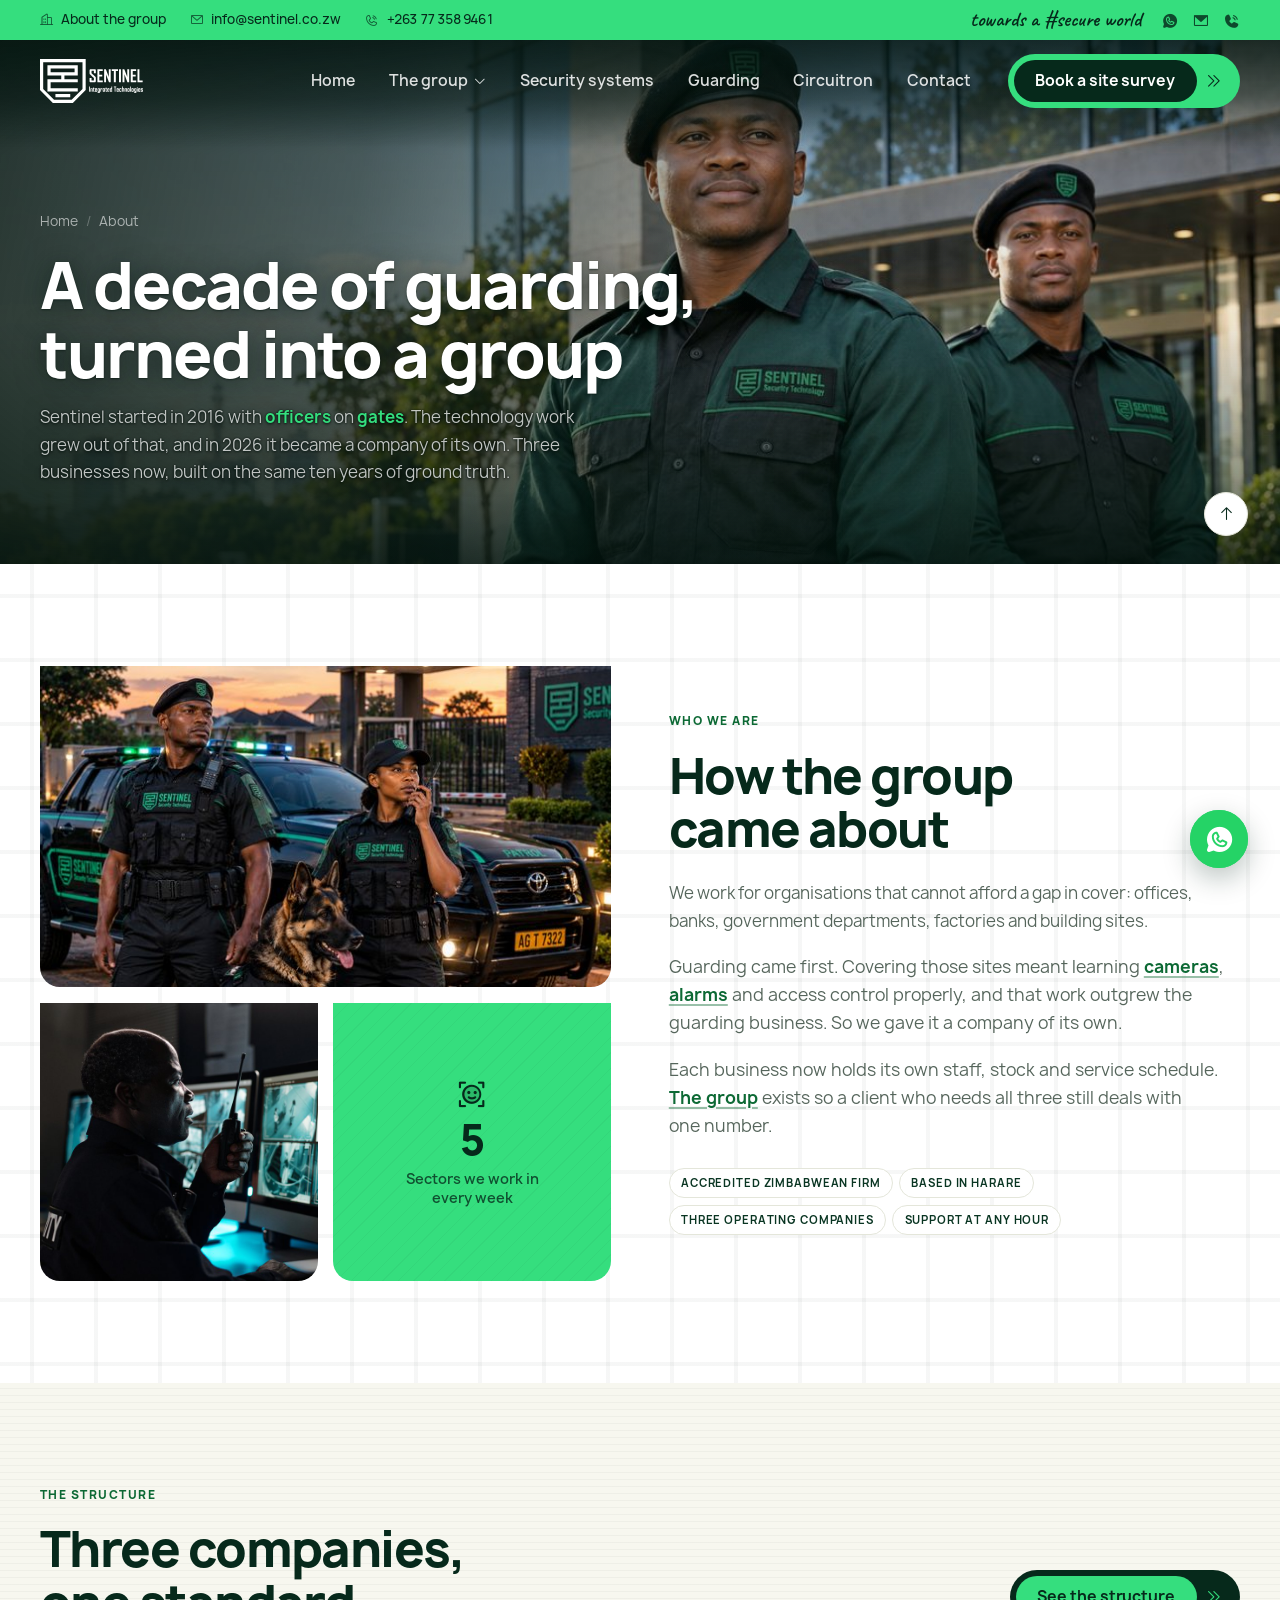
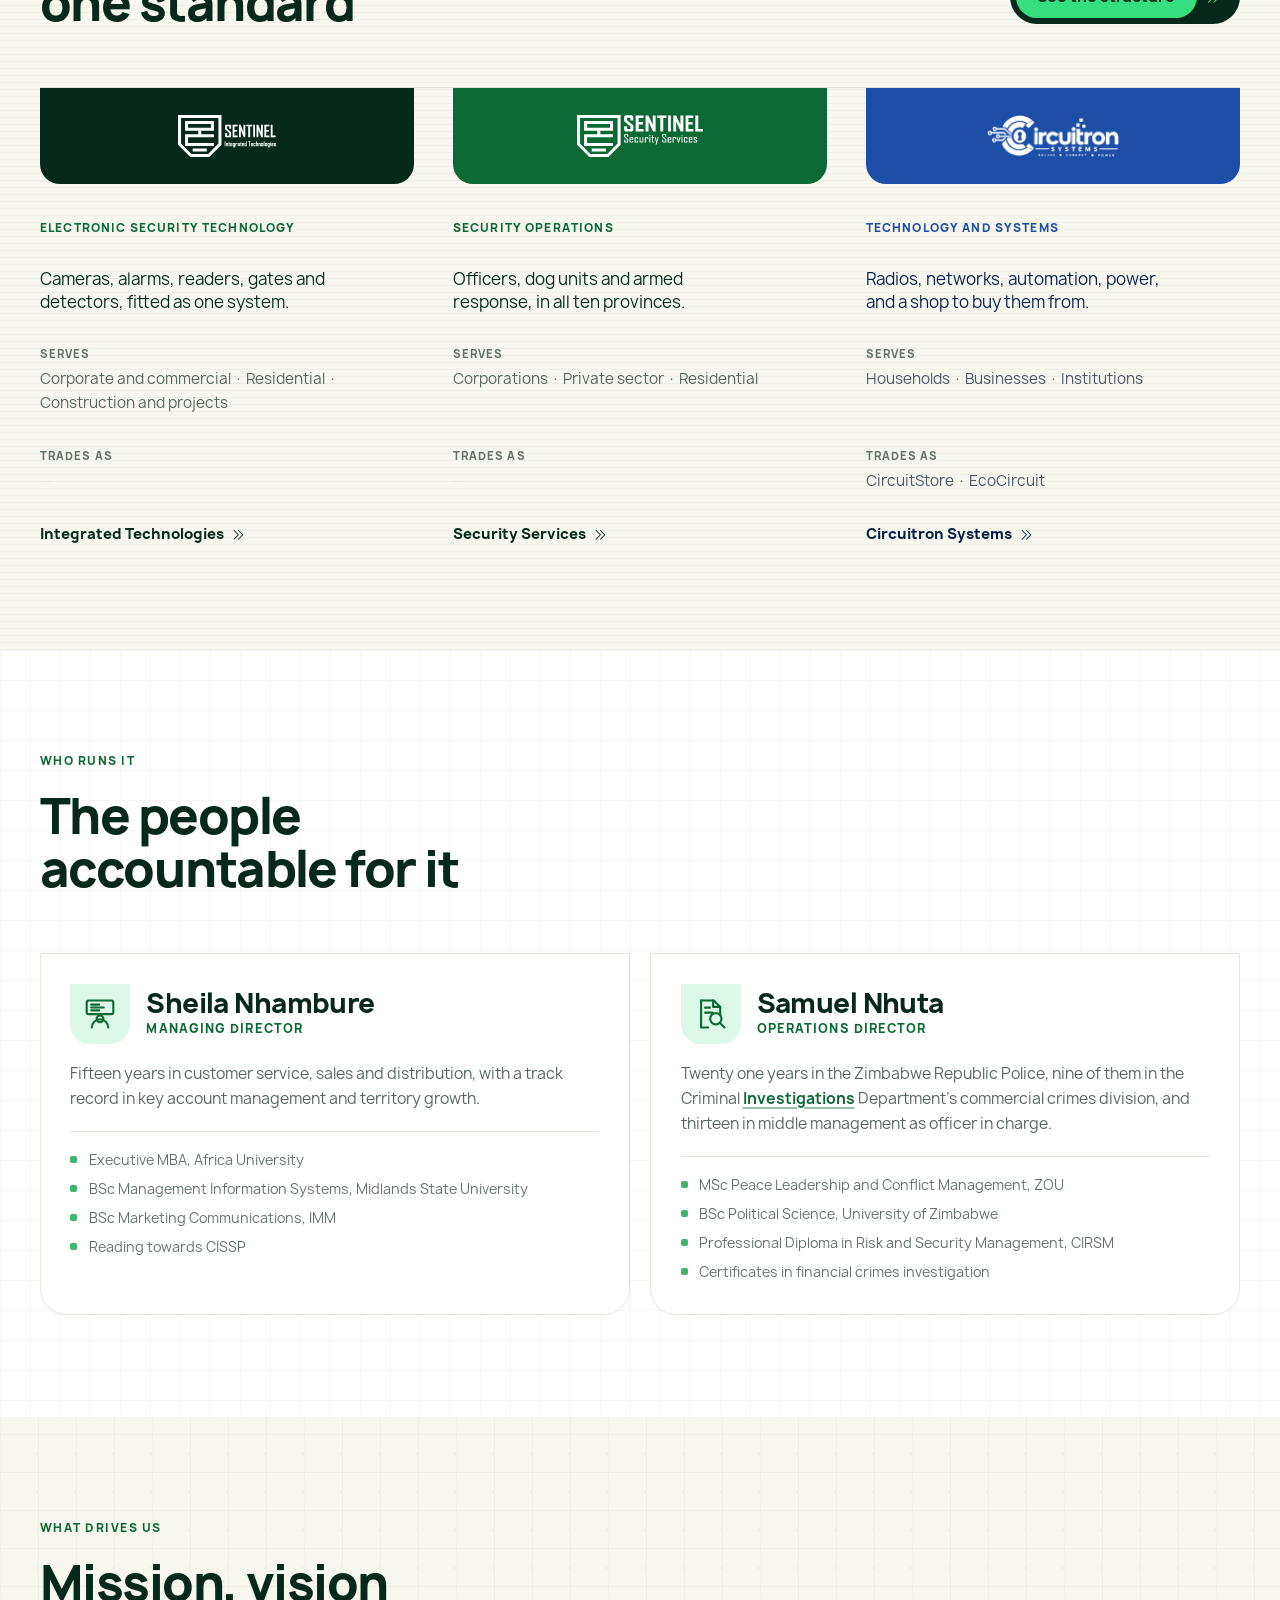
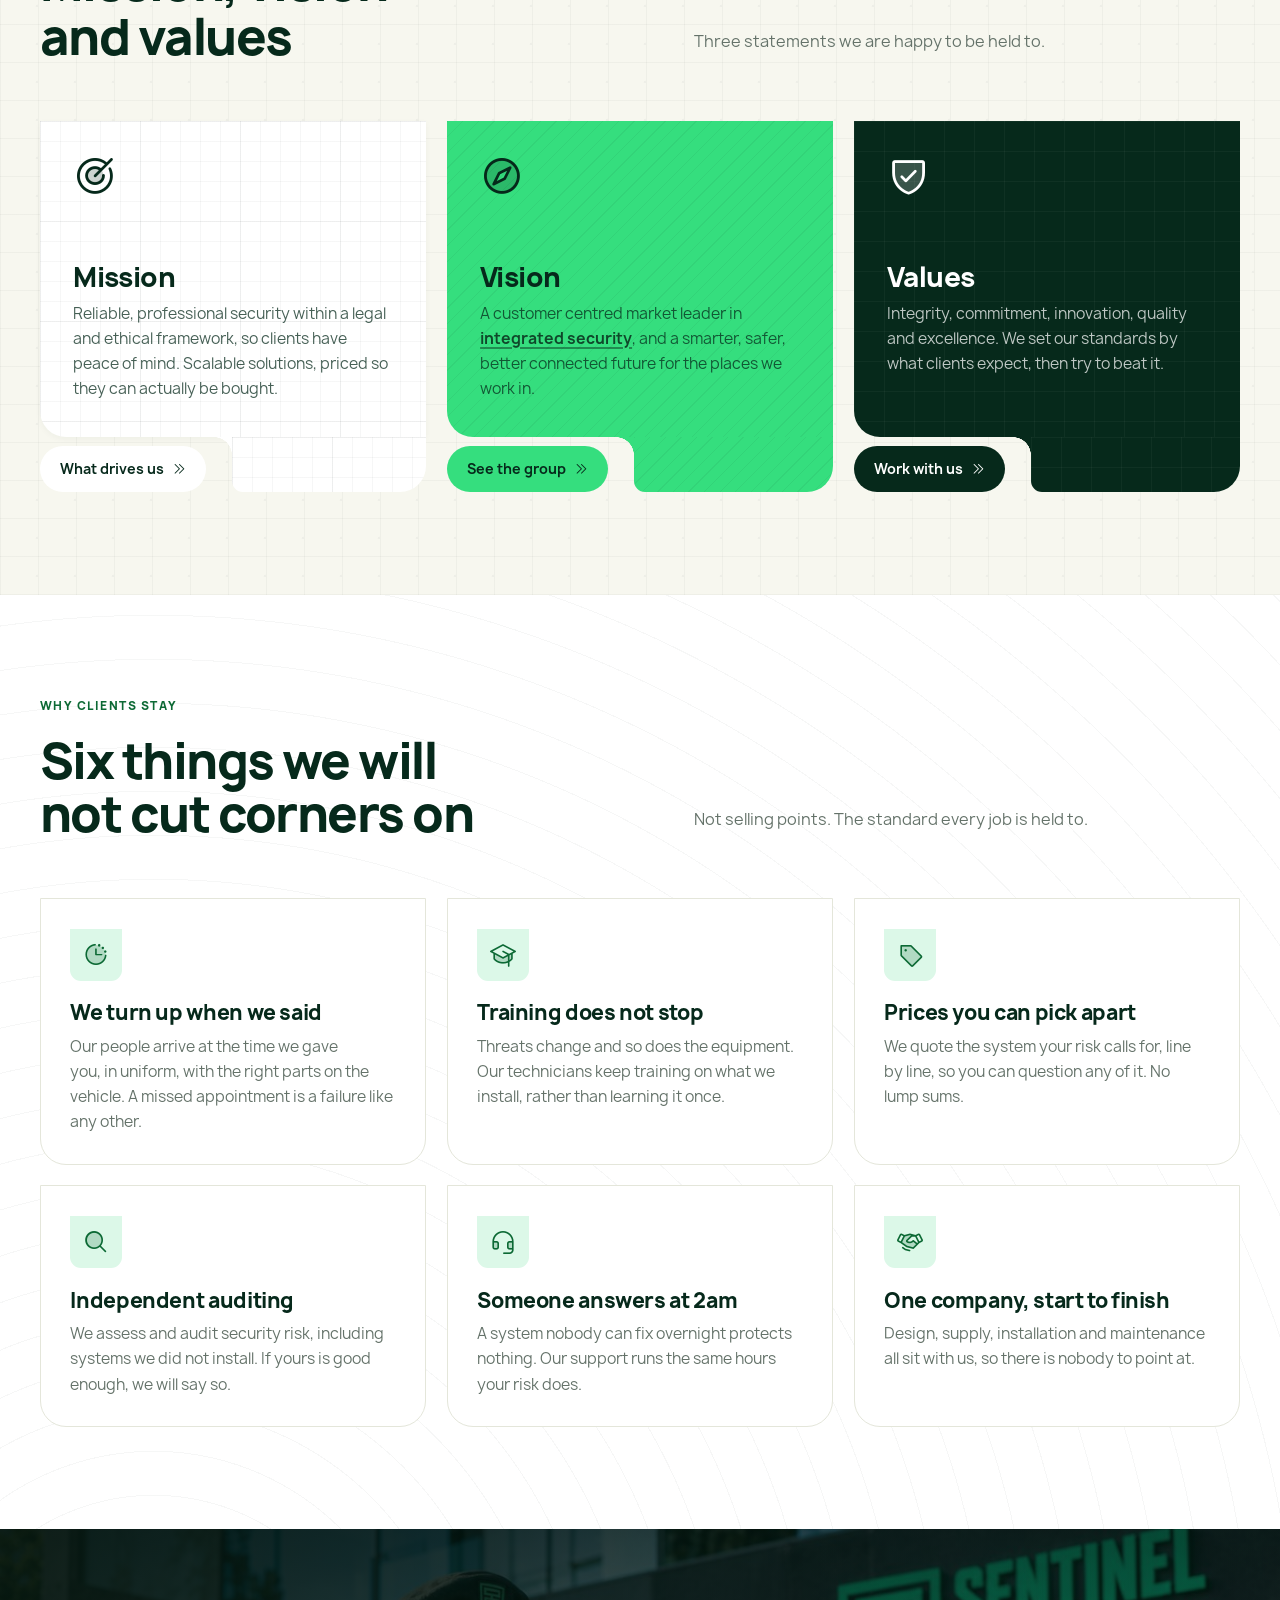
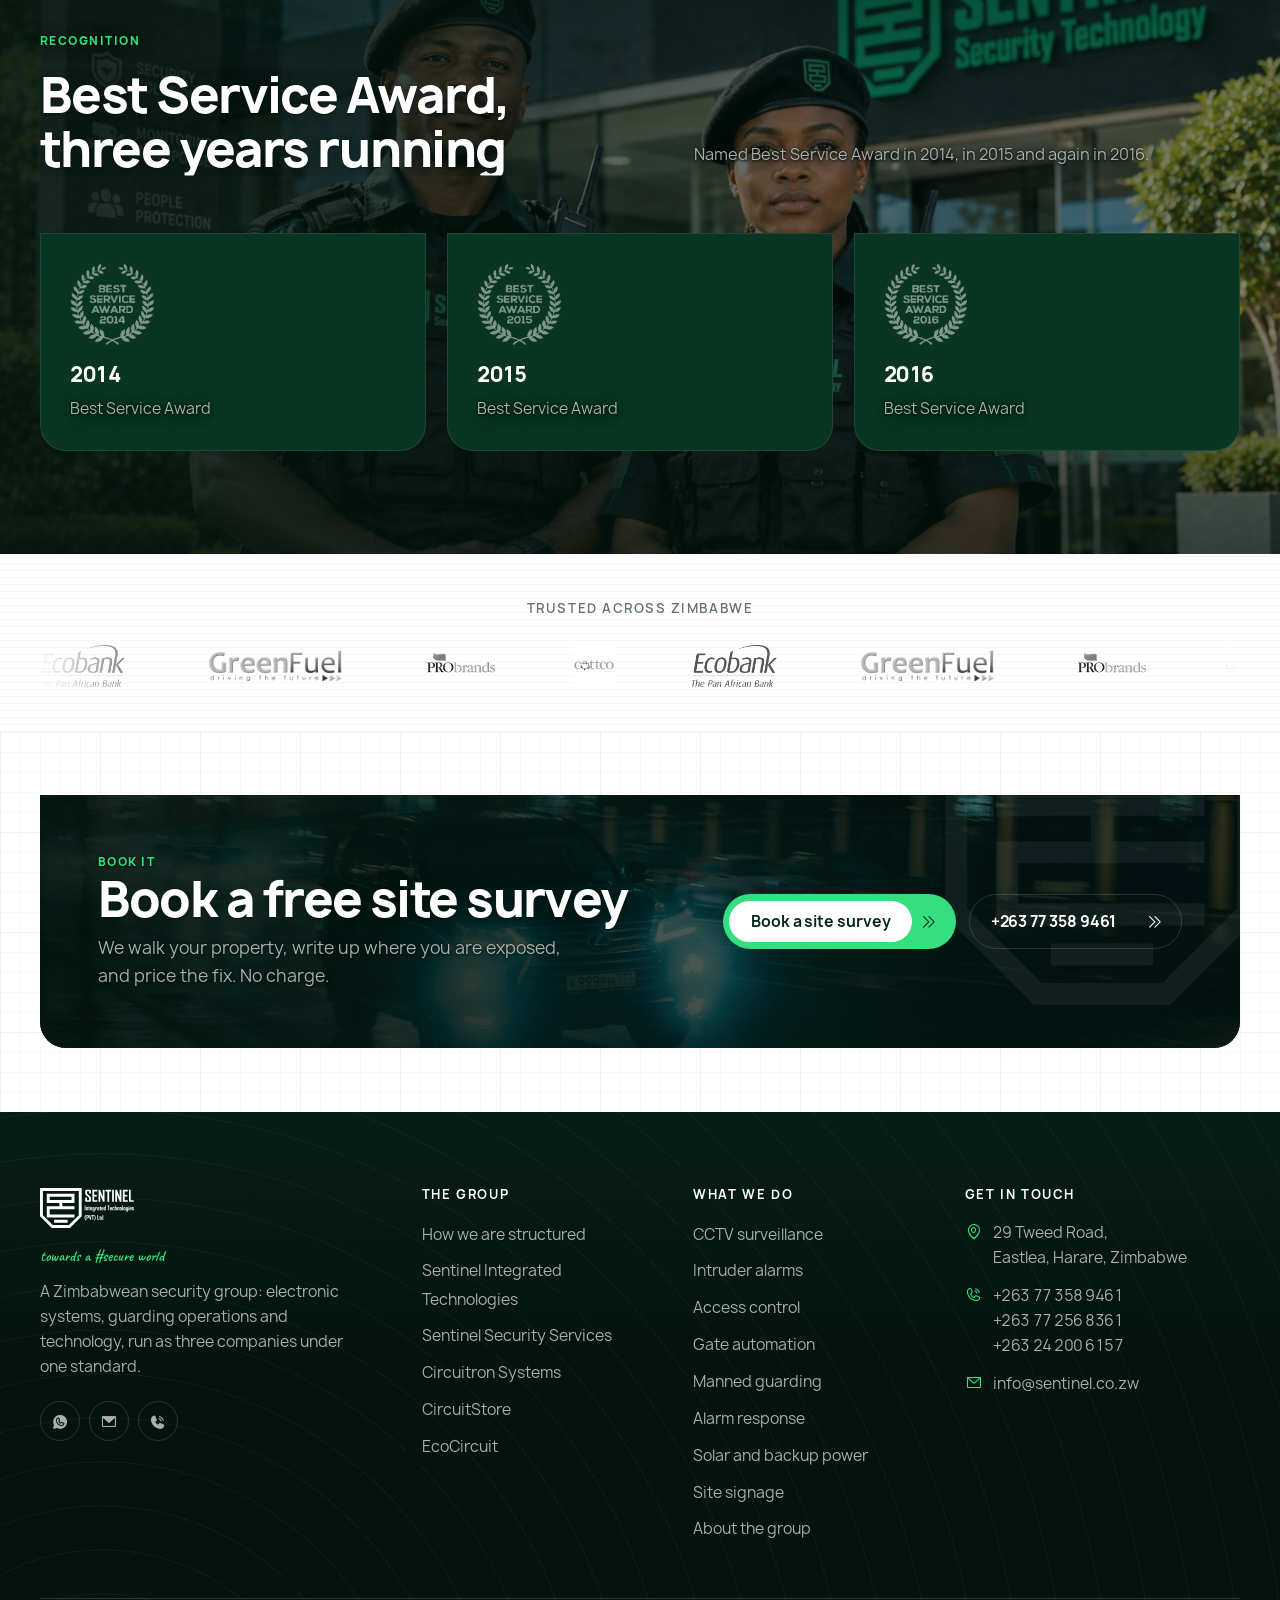
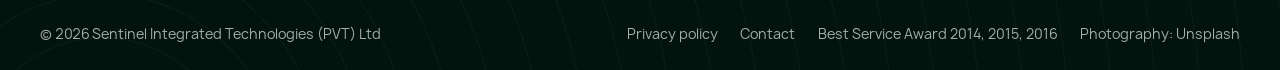
==== commit 4ce2ff0e: "Quieter patterns, an unruled chart, a bare menu button, and text that streams 1. The patterns were t" ====
--- a/about.html
+++ b/about.html
@@ -98,7 +98,7 @@
       </div>
     </nav>
 
-    <div class="header__cta"><a class="pbtn" href="contact.html"><span class="pbtn__label">Book a site survey</span><span class="pbtn__chev"><i class="ph ph-caret-double-right i-sm" aria-hidden="true"></i></span></a></div>
+    <div class="header__cta"><a class="pbtn" href="contact.html"><span class="pbtn__label"><span class="lbl-full">Book a site survey</span><span class="lbl-brief">Free survey</span></span><span class="pbtn__chev"><i class="ph ph-caret-double-right i-sm" aria-hidden="true"></i></span></a></div>
 
     <button class="nav-toggle" type="button" aria-expanded="false" aria-controls="drawer" aria-label="Open menu">
       <span></span><span></span><span></span>
@@ -145,7 +145,7 @@
     <div class="container" data-obstacle>
       <nav class="crumb" aria-label="Breadcrumb"><a href="index.html">Home</a> <i class="sep">/</i> <span>About</span></nav>
       <h1 class="h-1">A decade of guarding, turned into a group</h1>
-      <p class="lead">Sentinel started in 2016 with <a class="clink" href="security-services.html#manned">officers</a> on <a class="clink" href="services.html#gates">gates</a>. The technology work grew out of that, and in 2026 it became a company of its own. Three businesses now, built on the same ten years of ground truth.</p>
+      <p class="lead" data-stream>Sentinel started in 2016 with <a class="clink" href="security-services.html#manned">officers</a> on <a class="clink" href="services.html#gates">gates</a>. The technology work grew out of that, and in 2026 it became a company of its own. Three businesses now, built on the same ten years of ground truth.</p>
     </div>
   </section>
 
@@ -171,7 +171,7 @@
       <div data-reveal>
         <p class="overline">Who we are</p>
         <h2 class="h-2">How the group came about</h2>
-        <p class="lead">
+        <p class="lead" data-stream>
           We work for organisations that cannot afford a gap in cover: offices, banks,
           government departments, factories and building sites.
         </p>
@@ -309,7 +309,7 @@
           <p class="overline">What drives us</p>
           <h2 class="h-2 shead__title" data-reveal data-anim="wipe">Mission, vision and values</h2>
         </div>
-        <div class="shead__aside">Three statements we are happy to be held to.</div>
+        <div class="shead__aside" data-stream>Three statements we are happy to be held to.</div>
       </div>
 
       <div class="grid g-3">
@@ -360,7 +360,7 @@
           <p class="overline">Why clients stay</p>
           <h2 class="h-2 shead__title" data-reveal data-anim="wipe">Six things we will not cut corners on</h2>
         </div>
-        <div class="shead__aside">Not selling points. The standard every job is held to.</div>
+        <div class="shead__aside" data-stream>Not selling points. The standard every job is held to.</div>
       </div>
 
       <div class="grid g-3">
@@ -406,19 +406,19 @@
           <p class="overline overline--dark">Recognition</p>
           <h2 class="h-2 shead__title" data-reveal data-anim="wipe">Best Service Award, three years running</h2>
         </div>
-        <div class="shead__aside">Named Best Service Award in 2014, in 2015 and again in 2016.</div>
+        <div class="shead__aside" data-stream>Named Best Service Award in 2014, in 2015 and again in 2016.</div>
       </div>
 
       <div class="grid g-3">
-        <a class="card card--dark card--hoverlime pat pat--after pat-weave" href="contact.html" data-reveal>
+        <a class="card card--dark card--hoverlime" href="contact.html" data-reveal>
           <img class="award-mark" src="assets/img/brand/award-2014-white.png" alt="" aria-hidden="true" loading="lazy" width="120" height="118">
           <h3 class="h-4 num">2014</h3><p>Best Service Award</p>
         </a>
-        <a class="card card--dark card--hoverlime pat pat--after pat-scan" href="contact.html" data-reveal>
+        <a class="card card--dark card--hoverlime" href="contact.html" data-reveal>
           <img class="award-mark" src="assets/img/brand/award-2015-white.png" alt="" aria-hidden="true" loading="lazy" width="120" height="118">
           <h3 class="h-4 num">2015</h3><p>Best Service Award</p>
         </a>
-        <a class="card card--dark card--hoverlime pat pat--after pat-cross" href="contact.html" data-reveal>
+        <a class="card card--dark card--hoverlime" href="contact.html" data-reveal>
           <img class="award-mark" src="assets/img/brand/award-2016-white.png" alt="" aria-hidden="true" loading="lazy" width="120" height="118">
           <h3 class="h-4 num">2016</h3><p>Best Service Award</p>
         </a>
--- a/assets/css/style.css
+++ b/assets/css/style.css
@@ -129,10 +129,9 @@
                    linear-gradient(90deg, rgba(6, 41, 27, .05) 1px, transparent 1px);
   --pat-grid-lt:   linear-gradient(rgba(255, 255, 255, .045) 1px, transparent 1px),
                    linear-gradient(90deg, rgba(255, 255, 255, .045) 1px, transparent 1px);
-  --pat-dots-ink:  radial-gradient(rgba(6, 41, 27, .10) 1px, transparent 1.6px);
-  --pat-dots-lt:   radial-gradient(rgba(255, 255, 255, .10) 1px, transparent 1.6px);
-  --pat-diag-ink:  repeating-linear-gradient(135deg, rgba(6, 41, 27, .05) 0 1px, transparent 1px 9px);
-  --pat-diag-lt:   repeating-linear-gradient(135deg, rgba(255, 255, 255, .06) 0 1px, transparent 1px 9px);
+  /* The dot and hatch tokens that used to live here are now .pat-dots and
+     .pat-hatch in the pattern library, which draws both from one colour
+     token instead of keeping an ink copy and a light copy of each. */
   --cell: 34px;
 }
 
@@ -156,14 +155,14 @@
 /* The ink colour belongs to the ground, not to the pattern, so a patterned
    card inside a dark band inherits the light one instead of redeclaring the
    dark one and drawing black on black. */
-:root { --pat-c: rgb(var(--shade-rgb) / .055); }
+:root { --pat-c: rgb(var(--shade-rgb) / .035); }
 .section--dark, .cta, .footer, .phero, .hero,
 .card--dark, .ncard--dark, .ncard--green, .unit, .step {
-  --pat-c: rgba(255, 255, 255, .055);
+  --pat-c: rgba(255, 255, 255, .038);
 }
 /* On the accent card the ink has to be the ink: white on that green is a
    haze rather than a texture. */
-.ncard--lime { --pat-c: rgb(var(--shade-rgb) / .07); }
+.ncard--lime { --pat-c: rgb(var(--shade-rgb) / .05); }
 .pat::before {
   content: "";
   position: absolute;
@@ -187,8 +186,9 @@
 .pat-graph { --pat-img:
                linear-gradient(var(--pat-c) 1px, transparent 1px),
                linear-gradient(90deg, var(--pat-c) 1px, transparent 1px),
-               linear-gradient(rgb(var(--shade-rgb) / .03) 1px, transparent 1px),
-               linear-gradient(90deg, rgb(var(--shade-rgb) / .03) 1px, transparent 1px);
+               linear-gradient(var(--pat-c) 1px, transparent 1px),
+               linear-gradient(90deg, var(--pat-c) 1px, transparent 1px);
+             --pat-o: .72;
              --pat-size: 100px 100px, 100px 100px, 20px 20px, 20px 20px; }
 
 /* 3. Dot matrix. */
@@ -208,9 +208,9 @@
       bands crossing is, and it is a different mark from the hairline grid,
       which is what the band needs. */
 .pat-cross { --pat-img:
-               linear-gradient(90deg, transparent calc(50% - 3.5px), var(--pat-c) calc(50% - 3.5px) calc(50% + 3.5px), transparent calc(50% + 3.5px)),
-               linear-gradient(transparent calc(50% - 3.5px), var(--pat-c) calc(50% - 3.5px) calc(50% + 3.5px), transparent calc(50% + 3.5px));
-             --pat-size: 58px 58px, 58px 58px; }
+               linear-gradient(90deg, transparent calc(50% - 2px), var(--pat-c) calc(50% - 2px) calc(50% + 2px), transparent calc(50% + 2px)),
+               linear-gradient(transparent calc(50% - 2px), var(--pat-c) calc(50% - 2px) calc(50% + 2px), transparent calc(50% + 2px));
+             --pat-size: 64px 64px, 64px 64px; }
 
 /* 6. Scan lines. A monitor seen close up, for the bands that are about
       watching something. */
@@ -556,6 +556,7 @@
   transition: background-color .3s var(--ease), color .3s var(--ease);
 }
 .pbtn__chev { display: inline-flex; align-items: center; flex: none; transition: transform .35s var(--ease); }
+.lbl-brief { display: none; }
 .pbtn:hover { background: var(--lime-2); transform: translateY(-2px); box-shadow: 0 10px 24px rgba(12, 105, 52, .22); }
 .pbtn:hover .pbtn__chev { transform: translateX(4px); }
 
@@ -678,16 +679,17 @@
 
 .header__cta { flex: none; margin-left: .5rem; }
 
+/* No plate. Three bars already read as a menu; a translucent capsule
+   around them only adds a shape, and next to a real pill button it reads
+   as a second, emptier button. */
 .nav-toggle {
   display: none; place-items: center;
-  flex: none; margin-left: auto;
-  width: 46px; height: 46px;
-  background: rgba(255, 255, 255, .1);
-  border: 1px solid rgba(255, 255, 255, .26);
-  border-radius: var(--r-pill);
+  flex: none;
+  width: 44px; height: 44px;
+  background: none;
+  border: 0;
   cursor: pointer; padding: 0;
 }
-.header--solid .nav-toggle { background: var(--cream); border-color: var(--line); }
 .nav-toggle span { display: block; width: 18px; height: 2px; background: #fff; margin: 4px auto; border-radius: 2px; transition: transform .3s var(--ease), opacity .2s var(--ease); }
 .header--solid .nav-toggle span { background: var(--ink); }
 .nav-toggle[aria-expanded="true"] span:nth-child(1) { transform: translateY(6px) rotate(45deg); }
@@ -1342,6 +1344,11 @@
   border-radius: 0;
 }
 
+/* The two bands the seal straddles give it room, or it lands on the copy
+   above and the heading below instead of on the gap between them. */
+.section:has(+ .seam) { padding-bottom: calc(var(--section-y) + 3.25rem); }
+.seam + .section { padding-top: calc(var(--section-y) + 3.25rem); }
+
 /* ---------- 10b. The seal on a seam ----------
    Three laurels on a plate centred on the join between two bands: half of
    it over the light section above, half over the dark one below. The
@@ -1564,6 +1571,52 @@
 .marquee img { height: clamp(30px, 3.8vw, 42px); width: auto; object-fit: contain; filter: grayscale(1) contrast(1.05); opacity: .9; transition: opacity .3s var(--ease), filter .3s var(--ease); }
 .marquee img:hover { filter: none; opacity: 1; }
 @keyframes marquee { to { transform: translateX(-50%); } }
+
+/* ---------- Text that arrives a word at a time ----------
+   The word spans are written by the script, and the resting state is set by
+   the script too: if it never runs, or runs late, the paragraph is just a
+   paragraph. Nothing here hides anything on its own.
+
+   Transparent rather than hidden, so the sentence is read whole by a screen
+   reader, stays selectable, and stays findable with the browser's own find,
+   the entire time it is arriving. */
+.js [data-stream].is-streaming .wd {
+  opacity: 0;
+  filter: blur(4px);
+  transform: translateY(.14em);
+}
+.js [data-stream].is-streaming.is-on .wd {
+  opacity: 1;
+  filter: blur(0);
+  transform: none;
+}
+.js [data-stream] .wd {
+  display: inline-block;
+  opacity: 1;
+  filter: blur(0);
+  transform: none;
+  transition: opacity .34s var(--ease), filter .34s var(--ease),
+              transform .34s var(--ease);
+  transition-delay: var(--d, 0ms);
+}
+/* The cursor, moved along in front of whichever word is arriving. */
+.js .caret {
+  display: inline-block;
+  width: .075em;
+  height: .95em;
+  margin-right: .1em;
+  vertical-align: -.1em;
+  background: currentColor;
+  opacity: .5;
+  animation: caret .9s steps(1) infinite;
+}
+@keyframes caret { 50% { opacity: 0; } }
+
+@media (prefers-reduced-motion: reduce) {
+  /* Nothing is wrapped in this case, but belt and braces. */
+  .js [data-stream].is-streaming .wd { opacity: 1; filter: none; transform: none; }
+  .js .caret { display: none; }
+}
 
 /* ---------- Cross links in running text ----------
    A linked phrase takes the brand colour outright. The previous treatment
@@ -2064,7 +2117,11 @@
   border-top: 1px solid var(--line);
 }
 .org__row { display: contents; }
-.org__row > * { border-bottom: 1px solid var(--line); padding: 1rem 0; margin: 0; }
+/* No rule under a cell. The chart is read by alignment - four rows that
+   line up across three columns - and the spacing already says where one
+   row ends. A hairline under every cell on a ruled ground was two grids
+   arguing with each other. */
+.org__row > * { padding: .95rem 0; margin: 0; }
 
 /* The colour field is what distinguishes the three. Two of the marks are
    nearly identical and the third belongs to another palette, so the field
@@ -2730,8 +2787,20 @@
 }
 
 @media (max-width: 980px) {
-  .nav, .header__cta, .mega { display: none; }
-  .nav-toggle { display: grid; }
+  .nav, .mega { display: none; }
+  .nav-toggle { display: grid; margin-left: .35rem; }
+
+  /* The one action in the header stays on a phone, compact, to the left of
+     the menu. Hiding it left a reader with a menu and nothing to press. */
+  .header__cta { display: block; margin-left: auto; }
+  .header__cta .pbtn { padding: 4px .55rem 4px 4px; font-size: .84rem; }
+  .header__cta .pbtn__label { padding: .62rem .85rem; font-size: .84rem; white-space: nowrap; }
+  .header__cta .pbtn__chev { display: none; }
+  /* The short wording below the desktop header. One of the two is always
+     display:none, which hides it from a screen reader as well, so what is
+     announced is what is on screen. */
+  .header__cta .lbl-full { display: none; }
+  .header__cta .lbl-brief { display: inline; }
   /* The chart turns into a spine: one vertical rule down the left with each
      company hanging off it. A three column chart at 390px is unreadable. */
   .org { align-items: stretch; }
@@ -3064,6 +3133,12 @@
 
 /* Very narrow phones: drop the bento to one column so nothing gets cramped. */
 @media (max-width: 380px) {
+  /* Three things on one line at 320px: the lockup gives up a few pixels and
+     the action gives up its padding, rather than the action being dropped. */
+  .brand img, .header--solid .brand img { height: 30px; }
+  .header__cta .pbtn { padding: 3px .45rem 3px 3px; }
+  .header__cta .pbtn__label { padding: .55rem .7rem; font-size: .8rem; }
+  .nav-toggle { width: 38px; margin-left: .15rem; }
   .bento { grid-template-columns: 1fr; }
   .bento__tile, .bento__stat { aspect-ratio: 16 / 9; }
   .footer__top { grid-template-columns: 1fr; }
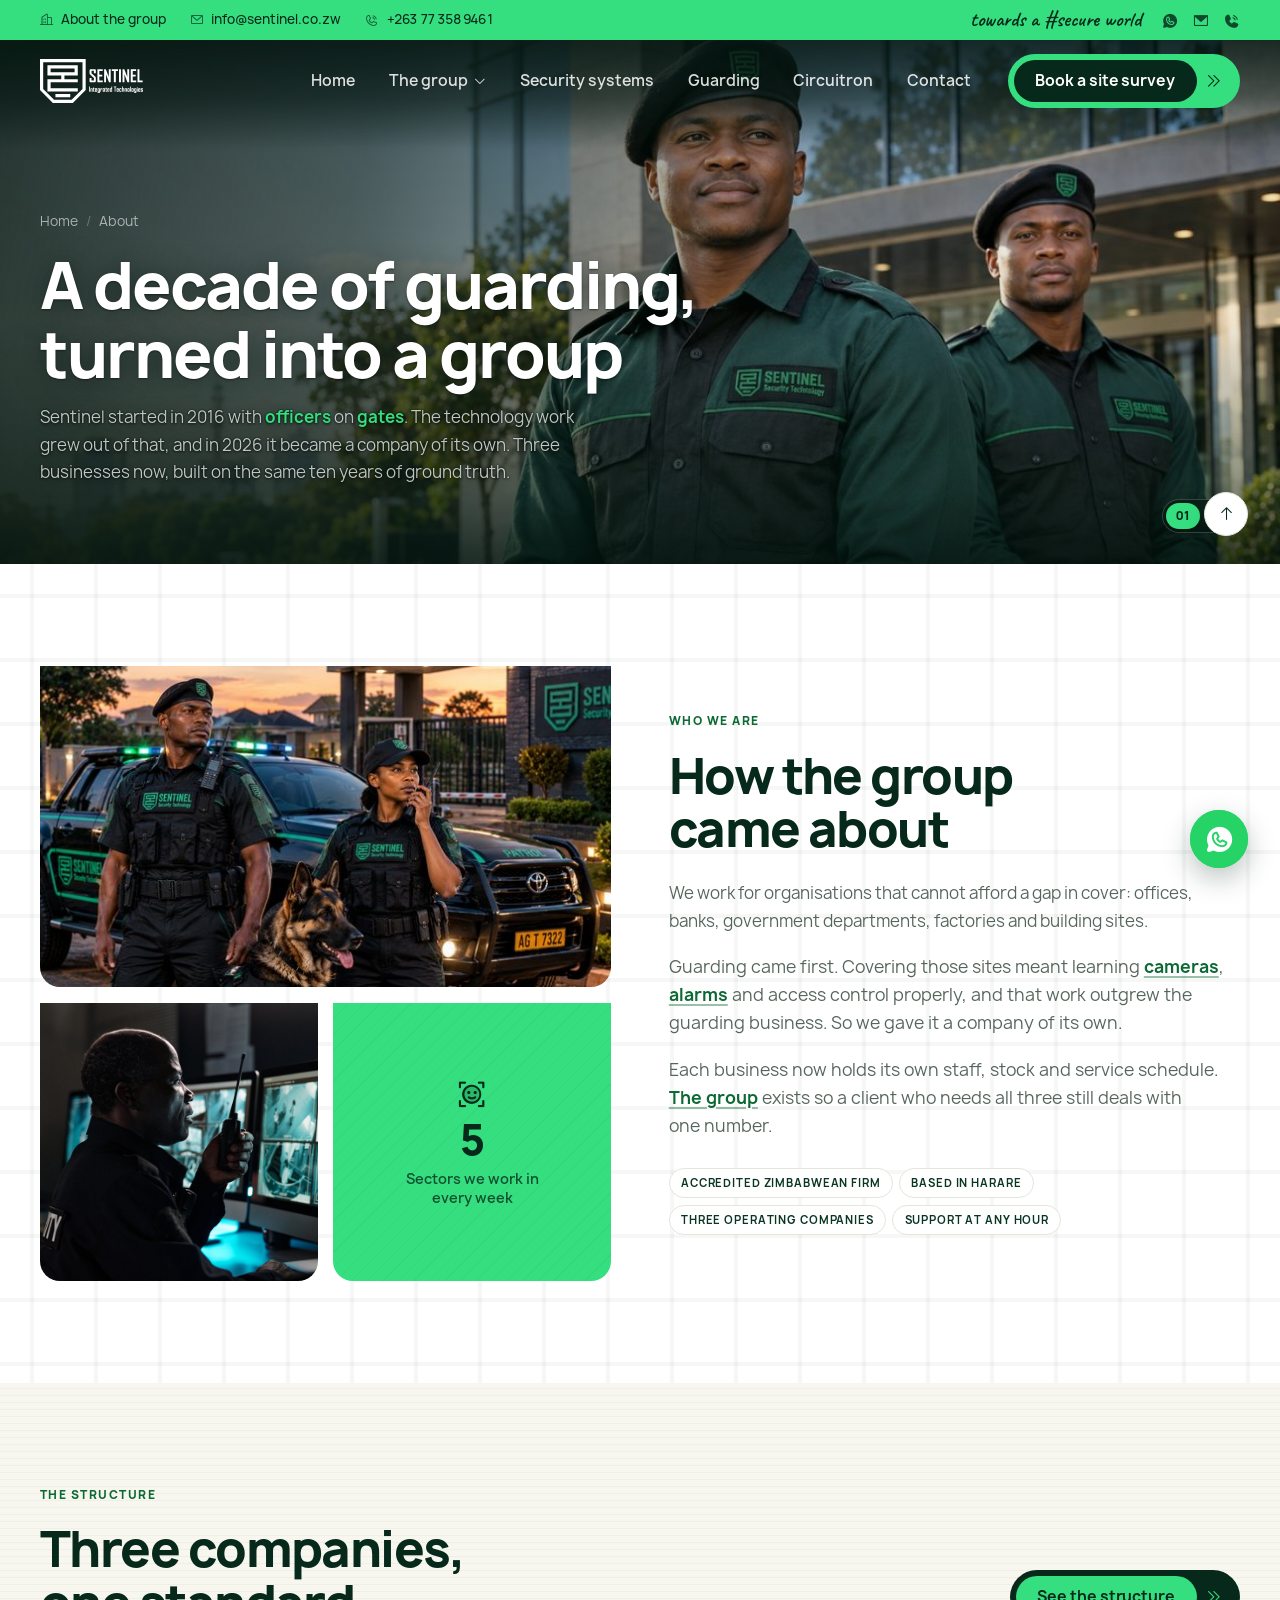
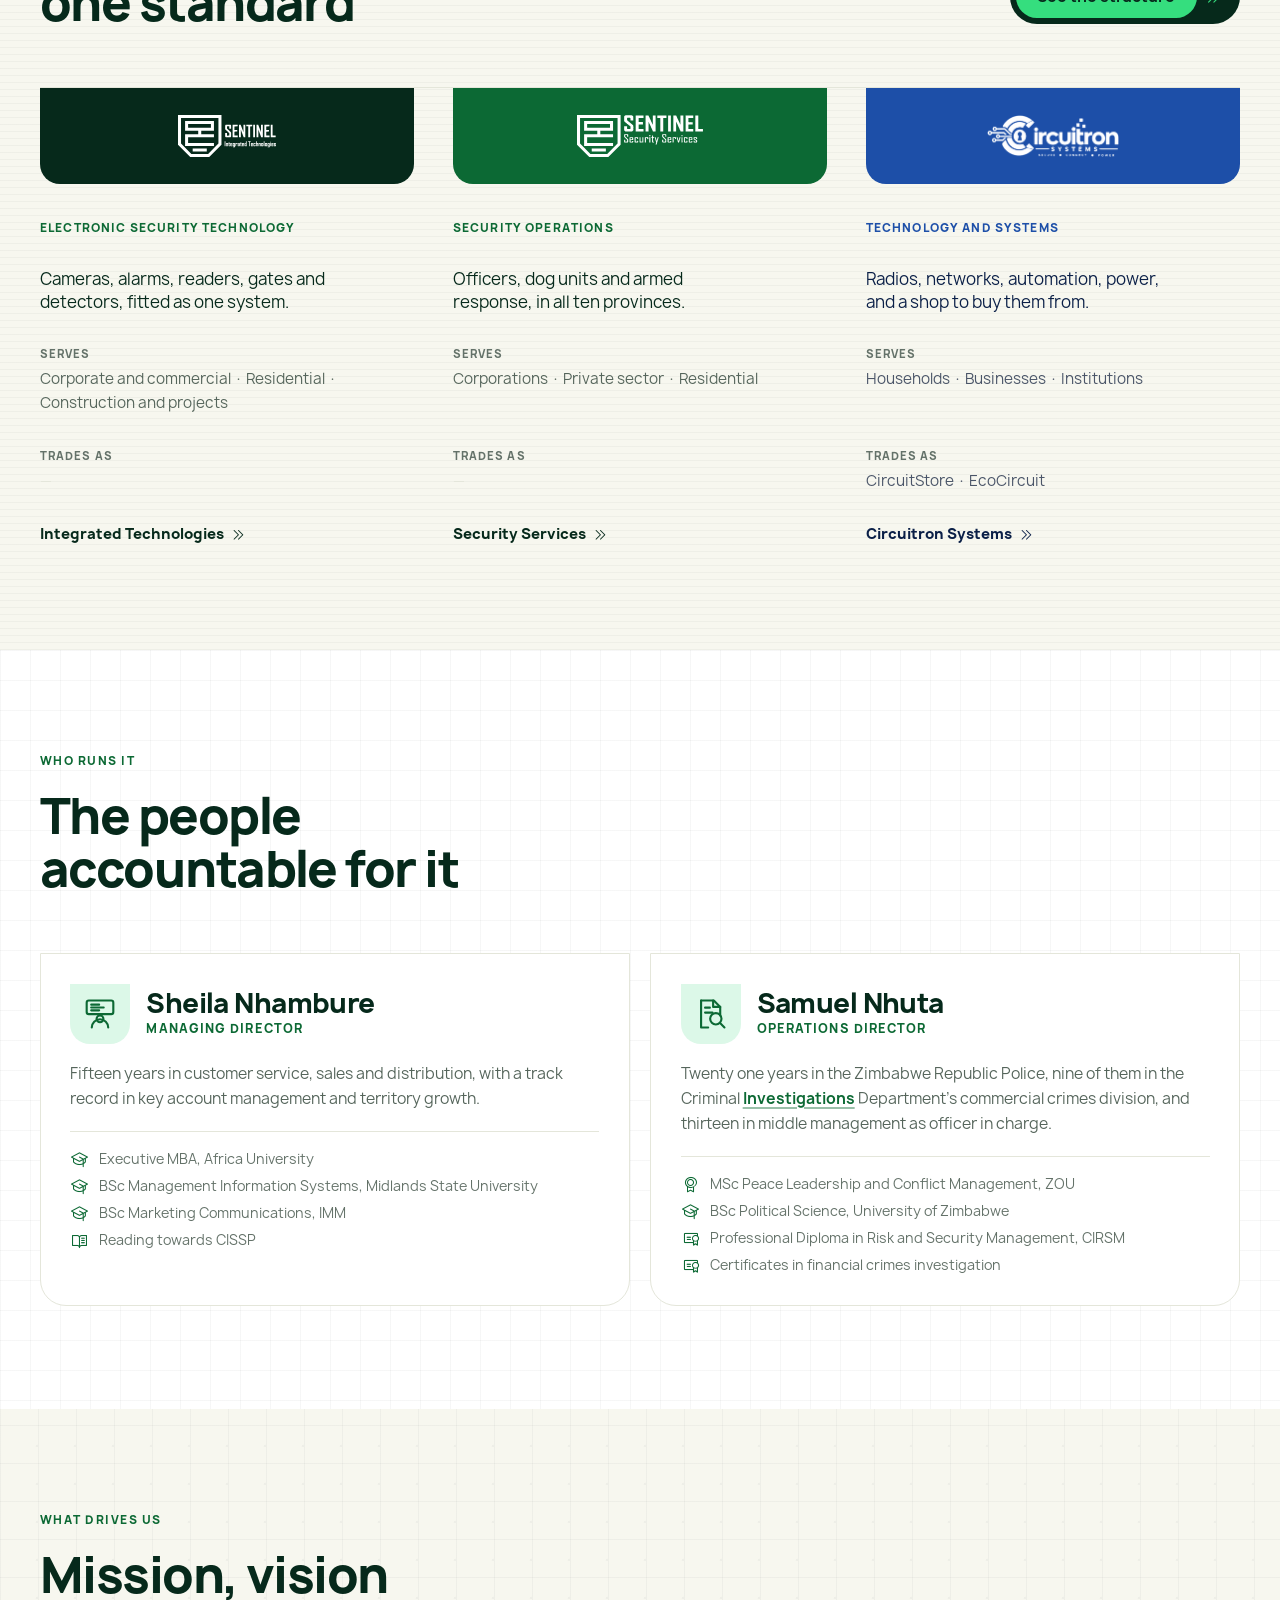
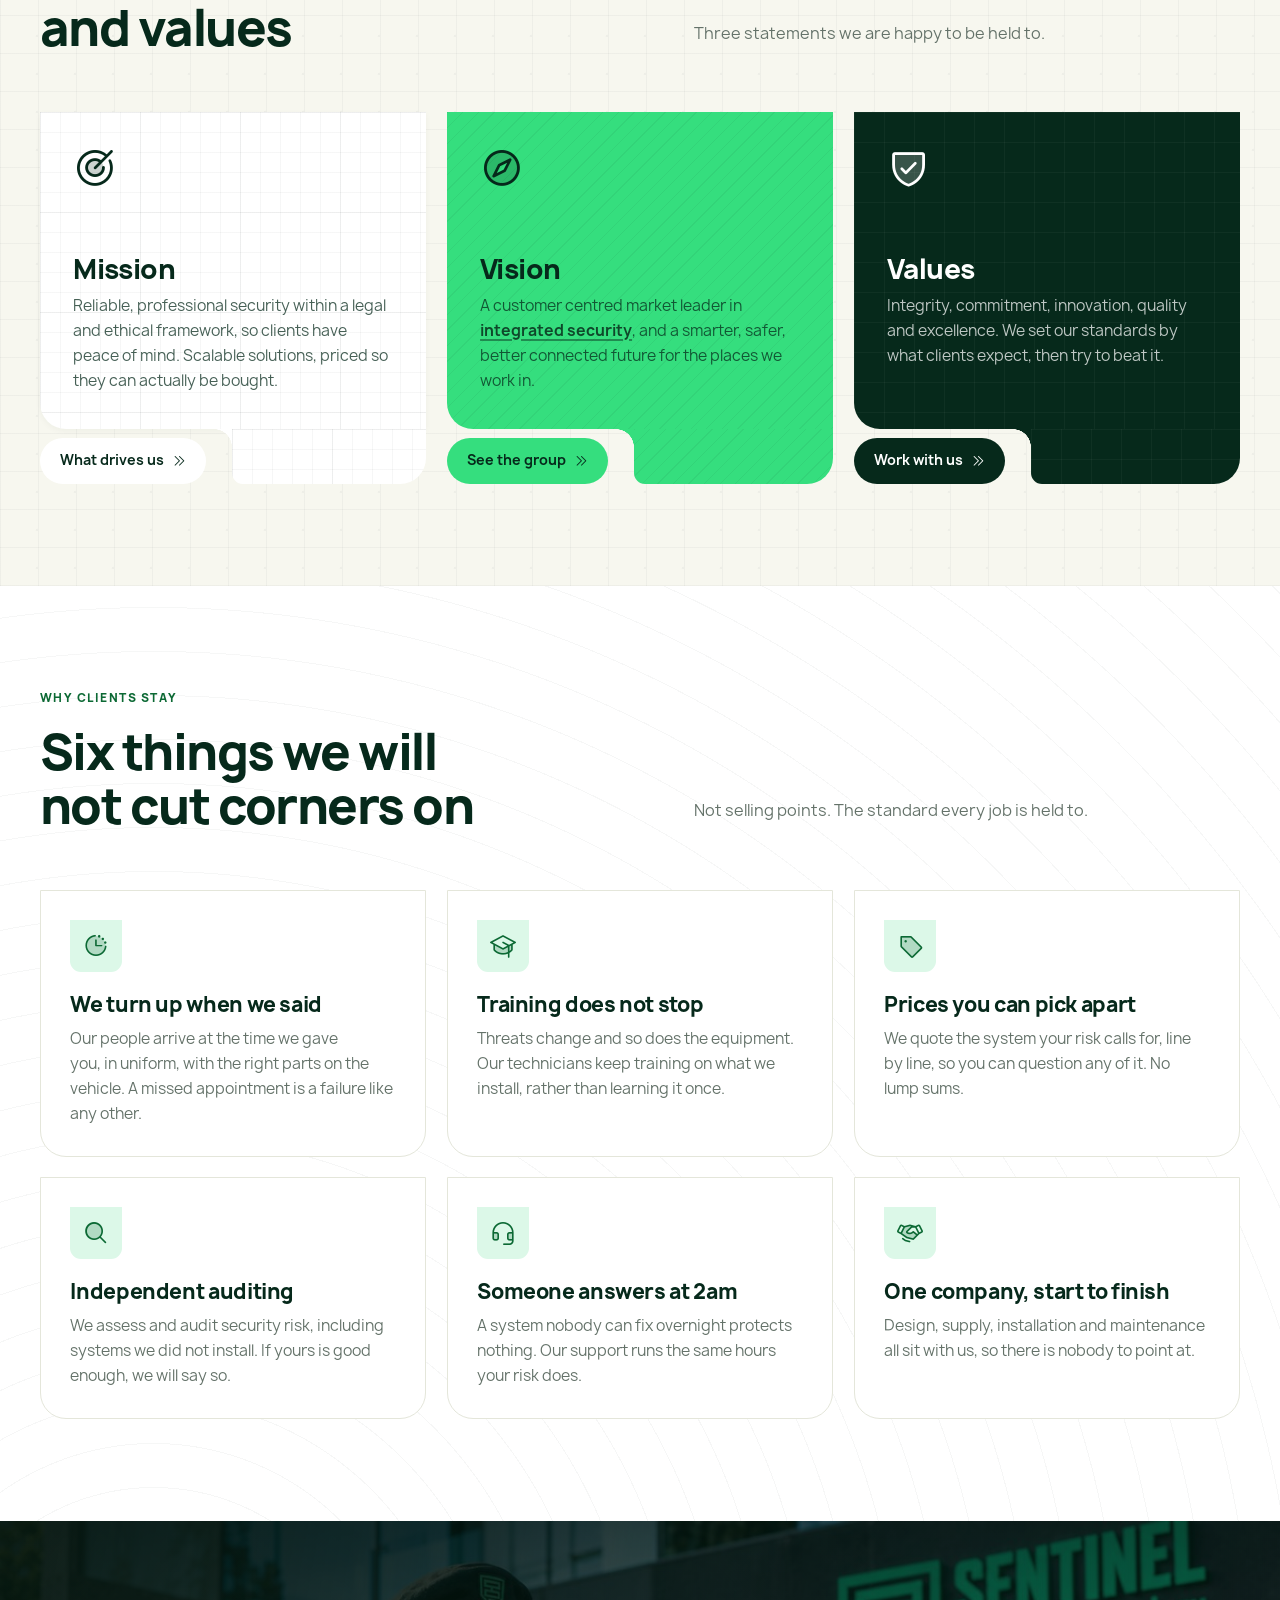
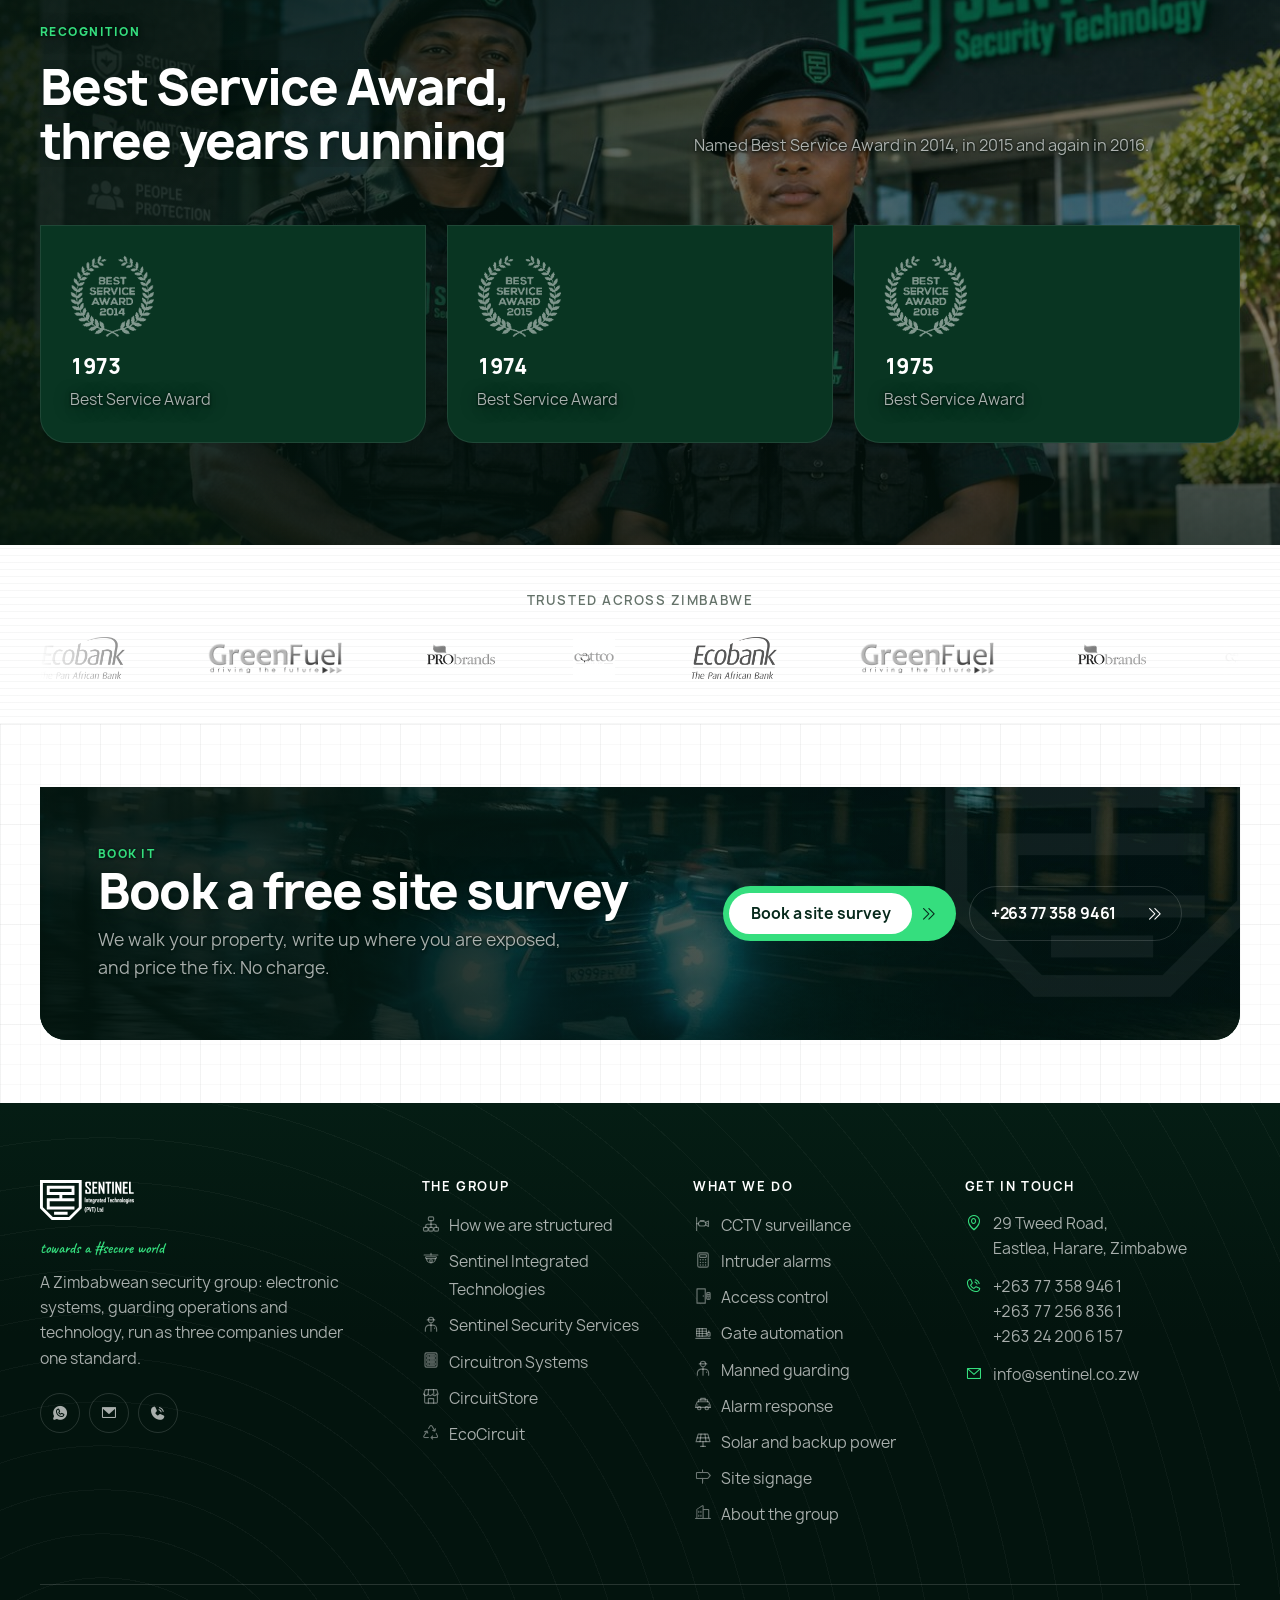
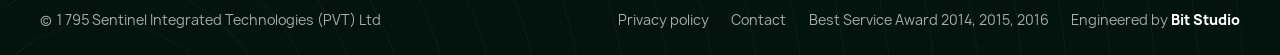
==== commit 3f79e890: "Numbers that arrive, icons on the last lists, a credit, and a hero switch 1. Every number arrives  T" ====
--- a/about.html
+++ b/about.html
@@ -142,6 +142,10 @@
       <div class="phero__slide"><img src="assets/img/photos/officers-warehouse-1200.jpg" srcset="assets/img/photos/officers-warehouse-640.jpg 640w, assets/img/photos/officers-warehouse-1200.jpg 1200w" sizes="70vw" alt="Officers on a warehouse contract" data-focus="44 4 54 23" loading="lazy" width="1200" height="800"></div>
     </div>
     <div class="phero__scrim"></div>
+    <div class="pswitch" role="group" aria-label="Hero picture">
+      <button class="pswitch__seg is-active" type="button" aria-pressed="true" aria-label="Show picture 1 of 2" data-phero-go="0"><span class="num">01</span></button>
+      <button class="pswitch__seg" type="button" aria-pressed="false" aria-label="Show picture 2 of 2" data-phero-go="1"><span class="num">02</span></button>
+    </div>
     <div class="container" data-obstacle>
       <nav class="crumb" aria-label="Breadcrumb"><a href="index.html">Home</a> <i class="sep">/</i> <span>About</span></nav>
       <h1 class="h-1">A decade of guarding, turned into a group</h1>
@@ -285,7 +289,7 @@
             </div>
           </div>
           <p>Fifteen years in customer service, sales and distribution, with a track record in key account management and territory growth.</p>
-          <ul class="leader__quals"><li>Executive MBA, Africa University</li><li>BSc Management Information Systems, Midlands State University</li><li>BSc Marketing Communications, IMM</li><li>Reading towards CISSP</li></ul>
+          <ul class="leader__quals"><li><span class="li-ico" aria-hidden="true"><i class="ph ph-graduation-cap i-sm" aria-hidden="true"></i></span><span>Executive MBA, Africa University</span></li><li><span class="li-ico" aria-hidden="true"><i class="ph ph-graduation-cap i-sm" aria-hidden="true"></i></span><span>BSc Management Information Systems, Midlands State University</span></li><li><span class="li-ico" aria-hidden="true"><i class="ph ph-graduation-cap i-sm" aria-hidden="true"></i></span><span>BSc Marketing Communications, IMM</span></li><li><span class="li-ico" aria-hidden="true"><i class="ph ph-book-open-text i-sm" aria-hidden="true"></i></span><span>Reading towards CISSP</span></li></ul>
         </article>
         <article class="leader" data-reveal>
           <div class="leader__head">
@@ -296,7 +300,7 @@
             </div>
           </div>
           <p>Twenty one years in the Zimbabwe Republic Police, nine of them in the Criminal <a class="clink" href="security-services.html#investigations">Investigations</a> Department's commercial crimes division, and thirteen in middle management as officer in charge.</p>
-          <ul class="leader__quals"><li>MSc Peace Leadership and Conflict Management, ZOU</li><li>BSc Political Science, University of Zimbabwe</li><li>Professional Diploma in Risk and Security Management, CIRSM</li><li>Certificates in financial crimes investigation</li></ul>
+          <ul class="leader__quals"><li><span class="li-ico" aria-hidden="true"><i class="ph ph-medal i-sm" aria-hidden="true"></i></span><span>MSc Peace Leadership and Conflict Management, ZOU</span></li><li><span class="li-ico" aria-hidden="true"><i class="ph ph-graduation-cap i-sm" aria-hidden="true"></i></span><span>BSc Political Science, University of Zimbabwe</span></li><li><span class="li-ico" aria-hidden="true"><i class="ph ph-certificate i-sm" aria-hidden="true"></i></span><span>Professional Diploma in Risk and Security Management, CIRSM</span></li><li><span class="li-ico" aria-hidden="true"><i class="ph ph-certificate i-sm" aria-hidden="true"></i></span><span>Certificates in financial crimes investigation</span></li></ul>
         </article>
       </div>
     </div>
@@ -490,27 +494,27 @@
       <div>
         <h4>The group</h4>
         <ul class="footer__links">
-          <li><a href="group.html">How we are structured</a></li>
-          <li><a href="services.html">Sentinel Integrated Technologies</a></li>
-          <li><a href="security-services.html">Sentinel Security Services</a></li>
-          <li><a href="circuitron.html">Circuitron Systems</a></li>
-          <li><a href="circuitron.html#circuitstore">CircuitStore</a></li>
-          <li><a href="circuitron.html#ecocircuit">EcoCircuit</a></li>
+          <li><span class="li-ico" aria-hidden="true"><svg class="si i-sm" aria-hidden="true" focusable="false"><use href="#si-group-tree"/></svg></span><span><a href="group.html">How we are structured</a></span></li>
+          <li><span class="li-ico" aria-hidden="true"><svg class="si i-sm" aria-hidden="true" focusable="false"><use href="#si-cam-dome"/></svg></span><span><a href="services.html">Sentinel Integrated Technologies</a></span></li>
+          <li><span class="li-ico" aria-hidden="true"><svg class="si i-sm" aria-hidden="true" focusable="false"><use href="#si-guard"/></svg></span><span><a href="security-services.html">Sentinel Security Services</a></span></li>
+          <li><span class="li-ico" aria-hidden="true"><svg class="si i-sm" aria-hidden="true" focusable="false"><use href="#si-network-rack"/></svg></span><span><a href="circuitron.html">Circuitron Systems</a></span></li>
+          <li><span class="li-ico" aria-hidden="true"><svg class="si i-sm" aria-hidden="true" focusable="false"><use href="#si-storefront"/></svg></span><span><a href="circuitron.html#circuitstore">CircuitStore</a></span></li>
+          <li><span class="li-ico" aria-hidden="true"><i class="ph ph-recycle i-sm" aria-hidden="true"></i></span><span><a href="circuitron.html#ecocircuit">EcoCircuit</a></span></li>
         </ul>
       </div>
 
       <div>
         <h4>What we do</h4>
         <ul class="footer__links">
-          <li><a href="services.html#cctv">CCTV surveillance</a></li>
-          <li><a href="services.html#alarms">Intruder alarms</a></li>
-          <li><a href="services.html#access">Access control</a></li>
-          <li><a href="services.html#gates">Gate automation</a></li>
-          <li><a href="security-services.html#manned">Manned guarding</a></li>
-          <li><a href="security-services.html#response">Alarm response</a></li>
-          <li><a href="renewable-energy.html">Solar and backup power</a></li>
-          <li><a href="signage.html">Site signage</a></li>
-          <li><a href="about.html">About the group</a></li>
+          <li><span class="li-ico" aria-hidden="true"><svg class="si i-sm" aria-hidden="true" focusable="false"><use href="#si-cam-bullet"/></svg></span><span><a href="services.html#cctv">CCTV surveillance</a></span></li>
+          <li><span class="li-ico" aria-hidden="true"><svg class="si i-sm" aria-hidden="true" focusable="false"><use href="#si-alarm-panel"/></svg></span><span><a href="services.html#alarms">Intruder alarms</a></span></li>
+          <li><span class="li-ico" aria-hidden="true"><svg class="si i-sm" aria-hidden="true" focusable="false"><use href="#si-access-reader"/></svg></span><span><a href="services.html#access">Access control</a></span></li>
+          <li><span class="li-ico" aria-hidden="true"><svg class="si i-sm" aria-hidden="true" focusable="false"><use href="#si-gate-motor"/></svg></span><span><a href="services.html#gates">Gate automation</a></span></li>
+          <li><span class="li-ico" aria-hidden="true"><svg class="si i-sm" aria-hidden="true" focusable="false"><use href="#si-guard"/></svg></span><span><a href="security-services.html#manned">Manned guarding</a></span></li>
+          <li><span class="li-ico" aria-hidden="true"><svg class="si i-sm" aria-hidden="true" focusable="false"><use href="#si-patrol"/></svg></span><span><a href="security-services.html#response">Alarm response</a></span></li>
+          <li><span class="li-ico" aria-hidden="true"><svg class="si i-sm" aria-hidden="true" focusable="false"><use href="#si-solar"/></svg></span><span><a href="renewable-energy.html">Solar and backup power</a></span></li>
+          <li><span class="li-ico" aria-hidden="true"><i class="ph ph-signpost i-sm" aria-hidden="true"></i></span><span><a href="signage.html">Site signage</a></span></li>
+          <li><span class="li-ico" aria-hidden="true"><i class="ph ph-buildings i-sm" aria-hidden="true"></i></span><span><a href="about.html">About the group</a></span></li>
         </ul>
       </div>
 
@@ -534,7 +538,7 @@
         <a href="privacy.html">Privacy policy</a>
         <a href="contact.html">Contact</a>
         <a href="about.html#recognition">Best Service Award 2014, 2015, 2016</a>
-        <a href="https://unsplash.com/?utm_source=sentinel&amp;utm_medium=referral" rel="noopener">Photography: Unsplash</a>
+        <a class="footer__by" href="https://bitstudio.co.zw" rel="noopener">Engineered by <strong>Bit Studio</strong></a>
       </nav>
     </div>
   </div>
--- a/assets/icons/phosphor.css
+++ b/assets/icons/phosphor.css
@@ -7,11 +7,13 @@
 .ph.ph-arrow-up:before{content: "\e08e";}
 .ph.ph-asterisk:before{content: "\e0aa";}
 .ph.ph-battery-charging:before{content: "\e0ba";}
+.ph.ph-book-open-text:before{content: "\e8f2";}
 .ph.ph-broadcast:before{content: "\e0f2";}
 .ph.ph-buildings:before{content: "\e102";}
 .ph.ph-calendar-check:before{content: "\e712";}
 .ph.ph-caret-double-right:before{content: "\e12a";}
 .ph.ph-caret-down:before{content: "\e136";}
+.ph.ph-certificate:before{content: "\e766";}
 .ph.ph-chart-line-up:before{content: "\e156";}
 .ph.ph-chat-circle-dots:before{content: "\e16c";}
 .ph.ph-check-circle:before{content: "\e184";}
@@ -41,6 +43,7 @@
 .ph.ph-lock-key:before{content: "\e2fe";}
 .ph.ph-magnifying-glass:before{content: "\e30c";}
 .ph.ph-map-pin:before{content: "\e316";}
+.ph.ph-medal:before{content: "\e320";}
 .ph.ph-moon-stars:before{content: "\e58e";}
 .ph.ph-package:before{content: "\e390";}
 .ph.ph-phone-call:before{content: "\e3ba";}
@@ -52,6 +55,7 @@
 .ph.ph-scan:before{content: "\ebb6";}
 .ph.ph-scan-smiley:before{content: "\ebb4";}
 .ph.ph-shield-check:before{content: "\e40c";}
+.ph.ph-signpost:before{content: "\e89c";}
 .ph.ph-solar-panel:before{content: "\ed7a";}
 .ph.ph-star:before{content: "\e46a";}
 .ph.ph-sun:before{content: "\e472";}
@@ -77,6 +81,8 @@
 .ph-duotone.ph-asterisk:after{content: "\e0ab"; margin-left: -1em;}
 .ph-duotone.ph-battery-charging:before{content: "\e0ba"; opacity: 0.2;}
 .ph-duotone.ph-battery-charging:after{content: "\e0bb"; margin-left: -1em;}
+.ph-duotone.ph-book-open-text:before{content: "\e8f2"; opacity: 0.2;}
+.ph-duotone.ph-book-open-text:after{content: "\e8f3"; margin-left: -1em;}
 .ph-duotone.ph-broadcast:before{content: "\e0f2"; opacity: 0.2;}
 .ph-duotone.ph-broadcast:after{content: "\e0f3"; margin-left: -1em;}
 .ph-duotone.ph-buildings:before{content: "\e102"; opacity: 0.2;}
@@ -87,6 +93,8 @@
 .ph-duotone.ph-caret-double-right:after{content: "\e12b"; margin-left: -1em;}
 .ph-duotone.ph-caret-down:before{content: "\e136"; opacity: 0.2;}
 .ph-duotone.ph-caret-down:after{content: "\e137"; margin-left: -1em;}
+.ph-duotone.ph-certificate:before{content: "\e766"; opacity: 0.2;}
+.ph-duotone.ph-certificate:after{content: "\e767"; margin-left: -1em;}
 .ph-duotone.ph-chart-line-up:before{content: "\e156"; opacity: 0.2;}
 .ph-duotone.ph-chart-line-up:after{content: "\e157"; margin-left: -1em;}
 .ph-duotone.ph-chat-circle-dots:before{content: "\e16c"; opacity: 0.2;}
@@ -145,6 +153,8 @@
 .ph-duotone.ph-magnifying-glass:after{content: "\e30d"; margin-left: -1em;}
 .ph-duotone.ph-map-pin:before{content: "\e316"; opacity: 0.2;}
 .ph-duotone.ph-map-pin:after{content: "\e317"; margin-left: -1em;}
+.ph-duotone.ph-medal:before{content: "\e320"; opacity: 0.2;}
+.ph-duotone.ph-medal:after{content: "\e321"; margin-left: -1em;}
 .ph-duotone.ph-moon-stars:before{content: "\e58e"; opacity: 0.2;}
 .ph-duotone.ph-moon-stars:after{content: "\e58f"; margin-left: -1em;}
 .ph-duotone.ph-package:before{content: "\e390"; opacity: 0.2;}
@@ -167,6 +177,8 @@
 .ph-duotone.ph-scan-smiley:after{content: "\ebb5"; margin-left: -1em;}
 .ph-duotone.ph-shield-check:before{content: "\e40c"; opacity: 0.2;}
 .ph-duotone.ph-shield-check:after{content: "\e40f"; margin-left: -1em;}
+.ph-duotone.ph-signpost:before{content: "\e89c"; opacity: 0.2;}
+.ph-duotone.ph-signpost:after{content: "\e89d"; margin-left: -1em;}
 .ph-duotone.ph-solar-panel:before{content: "\ed7a"; opacity: 0.2;}
 .ph-duotone.ph-solar-panel:after{content: "\ed7e"; margin-left: -1em;}
 .ph-duotone.ph-star:before{content: "\e46a"; opacity: 0.2;}
@@ -202,11 +214,13 @@
 .ph-fill.ph-arrow-up:before{content: "\e08e";}
 .ph-fill.ph-asterisk:before{content: "\e0aa";}
 .ph-fill.ph-battery-charging:before{content: "\e0ba";}
+.ph-fill.ph-book-open-text:before{content: "\e8f2";}
 .ph-fill.ph-broadcast:before{content: "\e0f2";}
 .ph-fill.ph-buildings:before{content: "\e102";}
 .ph-fill.ph-calendar-check:before{content: "\e712";}
 .ph-fill.ph-caret-double-right:before{content: "\e12a";}
 .ph-fill.ph-caret-down:before{content: "\e136";}
+.ph-fill.ph-certificate:before{content: "\e766";}
 .ph-fill.ph-chart-line-up:before{content: "\e156";}
 .ph-fill.ph-chat-circle-dots:before{content: "\e16c";}
 .ph-fill.ph-check-circle:before{content: "\e184";}
@@ -236,6 +250,7 @@
 .ph-fill.ph-lock-key:before{content: "\e2fe";}
 .ph-fill.ph-magnifying-glass:before{content: "\e30c";}
 .ph-fill.ph-map-pin:before{content: "\e316";}
+.ph-fill.ph-medal:before{content: "\e320";}
 .ph-fill.ph-moon-stars:before{content: "\e58e";}
 .ph-fill.ph-package:before{content: "\e390";}
 .ph-fill.ph-phone-call:before{content: "\e3ba";}
@@ -247,6 +262,7 @@
 .ph-fill.ph-scan:before{content: "\ebb6";}
 .ph-fill.ph-scan-smiley:before{content: "\ebb4";}
 .ph-fill.ph-shield-check:before{content: "\e40c";}
+.ph-fill.ph-signpost:before{content: "\e89c";}
 .ph-fill.ph-solar-panel:before{content: "\ed7a";}
 .ph-fill.ph-star:before{content: "\e46a";}
 .ph-fill.ph-sun:before{content: "\e472";}
--- a/assets/css/style.css
+++ b/assets/css/style.css
@@ -438,6 +438,18 @@
   stroke-linejoin: round;
 }
 
+/* Carried by a number's hidden twin while the visible one is mid flight,
+   so a screen reader never reads a half rolled phone number. */
+.sr-only {
+  position: absolute;
+  width: 1px; height: 1px;
+  margin: -1px; padding: 0;
+  overflow: hidden;
+  clip-path: inset(50%);
+  white-space: nowrap;
+  border: 0;
+}
+
 /* ---------- 3c. The mark on a line item ----------
    Every line in a capability list names a specific thing, so it is marked
    with the glyph for that thing: a dome against the cameras, a beam sensor
@@ -453,7 +465,10 @@
    than one announcing the line. */
 .card__list li,
 .dcard__list li,
-.unit__list li { display: flex; align-items: flex-start; gap: .62rem; }
+.unit__list li,
+.footer__links li,
+.leader__quals li { display: flex; align-items: flex-start; gap: .62rem; }
+.footer__links li { gap: .55rem; }
 
 .li-ico {
   flex: none;
@@ -1149,6 +1164,61 @@
       rgba(5, 29, 20, .48) 86%,
       rgb(var(--shade-rgb) / .78) 100%);
 }
+/* ---------- The interior hero's picture switch ----------
+   Bottom corner, on the side the copy does not use. Two segments rather
+   than two dots: a dot says "there is more", a numbered segment says how
+   much more and which one you are on, in the same space.
+
+   Positioned against the container's own gutter so it lines up with the
+   copy's right edge on a wide screen and with the page margin on a phone. */
+.pswitch {
+  position: absolute;
+  right: max(var(--gutter), calc(50% - var(--container) / 2 + var(--gutter)));
+  bottom: clamp(1.1rem, 2.4vw, 1.9rem);
+  z-index: 3;
+  display: inline-flex;
+  padding: 3px;
+  gap: 2px;
+  border-radius: var(--r-pill);
+  background: rgb(var(--shade-rgb) / .42);
+  border: 1px solid rgba(255, 255, 255, .18);
+  backdrop-filter: blur(7px);
+  -webkit-backdrop-filter: blur(7px);
+}
+.pswitch__seg {
+  display: grid;
+  place-items: center;
+  min-width: 34px;
+  height: 26px;
+  padding: 0 .4rem;
+  border: 0;
+  border-radius: var(--r-pill);
+  background: none;
+  color: rgba(255, 255, 255, .62);
+  font: inherit;
+  font-size: .72rem;
+  font-weight: 800;
+  letter-spacing: .04em;
+  cursor: pointer;
+  transition: background-color .3s var(--ease), color .3s var(--ease);
+}
+.pswitch__seg:hover { color: #fff; background: rgba(255, 255, 255, .12); }
+.pswitch__seg.is-active {
+  background: var(--accent);
+  color: var(--ink);
+}
+.pswitch__seg:focus-visible {
+  outline: 2px solid #fff;
+  outline-offset: 2px;
+}
+@media (max-width: 560px) {
+  /* Smaller, and the hero makes room under the copy for it rather than
+     letting it land on the last line of the lead. */
+  .pswitch { bottom: .9rem; padding: 2px; }
+  .pswitch__seg { min-width: 28px; height: 22px; font-size: .66rem; }
+  .phero:has(.pswitch) .container { padding-bottom: 2.4rem; }
+}
+
 /* The type carries its own legibility, as it does in the main hero. */
 .phero .h-1, .phero h1 {
   text-shadow: 0 1px 2px rgb(var(--shade-rgb) / .6), 0 2px 28px rgb(var(--shade-rgb) / .62);
@@ -1348,6 +1418,11 @@
    above and the heading below instead of on the gap between them. */
 .section:has(+ .seam) { padding-bottom: calc(var(--section-y) + 3.25rem); }
 .seam + .section { padding-top: calc(var(--section-y) + 3.25rem); }
+
+/* The build credit. Its own weight on the name, so it reads as a signature
+   rather than as another legal link in the row. */
+.footer__by strong { font-weight: 800; color: #fff; transition: color .25s var(--ease); }
+.footer__by:hover strong { color: var(--lime); }
 
 /* ---------- 10b. The seal on a seam ----------
    Three laurels on a plate centred on the join between two bands: half of
@@ -2012,9 +2087,15 @@
 .footer__brand p { font-size: .95rem; max-width: 34ch; }
 .footer__tagline { font-size: 1.7rem; color: var(--lime); margin: .2rem 0 .8rem; max-width: none; white-space: nowrap; }
 .footer h4 { font-size: .78rem; font-weight: 700; letter-spacing: .13em; text-transform: uppercase; color: #fff; margin-bottom: 1.1rem; }
-.footer__links li + li { margin-top: .55rem; }
-.footer__links a { font-size: .95rem; transition: color .25s var(--ease), padding-left .25s var(--ease); }
-.footer__links a:hover { color: var(--lime); padding-left: 5px; }
+.footer__links li + li { margin-top: .5rem; }
+.footer__links a { font-size: .95rem; transition: color .25s var(--ease); }
+.footer__links li { transition: transform .25s var(--ease); }
+.footer__links li:hover { transform: translateX(4px); }
+.footer__links li:hover a,
+.footer__links li:hover .li-ico { color: var(--lime); }
+/* Quieter than the label until the row is hovered: in a column of fifteen,
+   fifteen bright glyphs would out-shout the words they belong to. */
+.footer__links .li-ico { color: rgba(255, 255, 255, .42); transition: color .25s var(--ease); }
 .footer__contact li { display: flex; gap: .7rem; font-size: .95rem; margin-bottom: .8rem; }
 .footer__contact i { flex: none; margin-top: 3px; color: var(--lime); }
 .footer__contact a { display: block; }
@@ -2036,7 +2117,18 @@
 .prose { max-width: 72ch; }
 .prose h2 { font-size: clamp(1.3rem, 2.2vw, 1.7rem); margin-top: 2.4rem; }
 .prose h2:first-child { margin-top: 0; }
-.prose ul { list-style: disc; padding-left: 1.25rem; margin: 0 0 1.1em; }
+/* The legal page's lists. No glyph: these are sentences, not line items,
+   and a lorry against a sentence about data retention would be comedy.
+   They take the brand's own mark rather than the browser's disc, which was
+   the last undrawn bullet on the site. */
+.prose ul { list-style: none; padding: 0; margin: 0 0 1.1em; display: grid; gap: .45rem; }
+.prose ul li { position: relative; padding-left: 1.3rem; margin-bottom: 0; }
+.prose ul li::before {
+  content: "";
+  position: absolute; left: 0; top: .66em;
+  width: 8px; height: 2px;
+  background: var(--green);
+}
 .prose li { margin-bottom: .35rem; }
 .prose a { color: var(--green); font-weight: 700; text-decoration: underline; text-underline-offset: 3px; }
 
@@ -2511,11 +2603,7 @@
 }
 .leader > p { margin: 0 0 1.2rem; font-size: .95rem; }
 .leader__quals { display: grid; gap: .4rem; margin: 0; padding: 1.1rem 0 0; list-style: none; border-top: 1px solid var(--line); }
-.leader__quals li { position: relative; padding-left: 1.15rem; font-size: .86rem; color: var(--body-2); }
-.leader__quals li::before {
-  content: ""; position: absolute; left: 0; top: .5em;
-  width: 7px; height: 7px; border-radius: 2px; background: var(--g-light);
-}
+.leader__quals li { font-size: .86rem; line-height: 1.45; color: var(--body-2); }
 
 /* ---------- 19i. Company page facts ---------- */
 .cfacts { display: grid; gap: .6rem; }
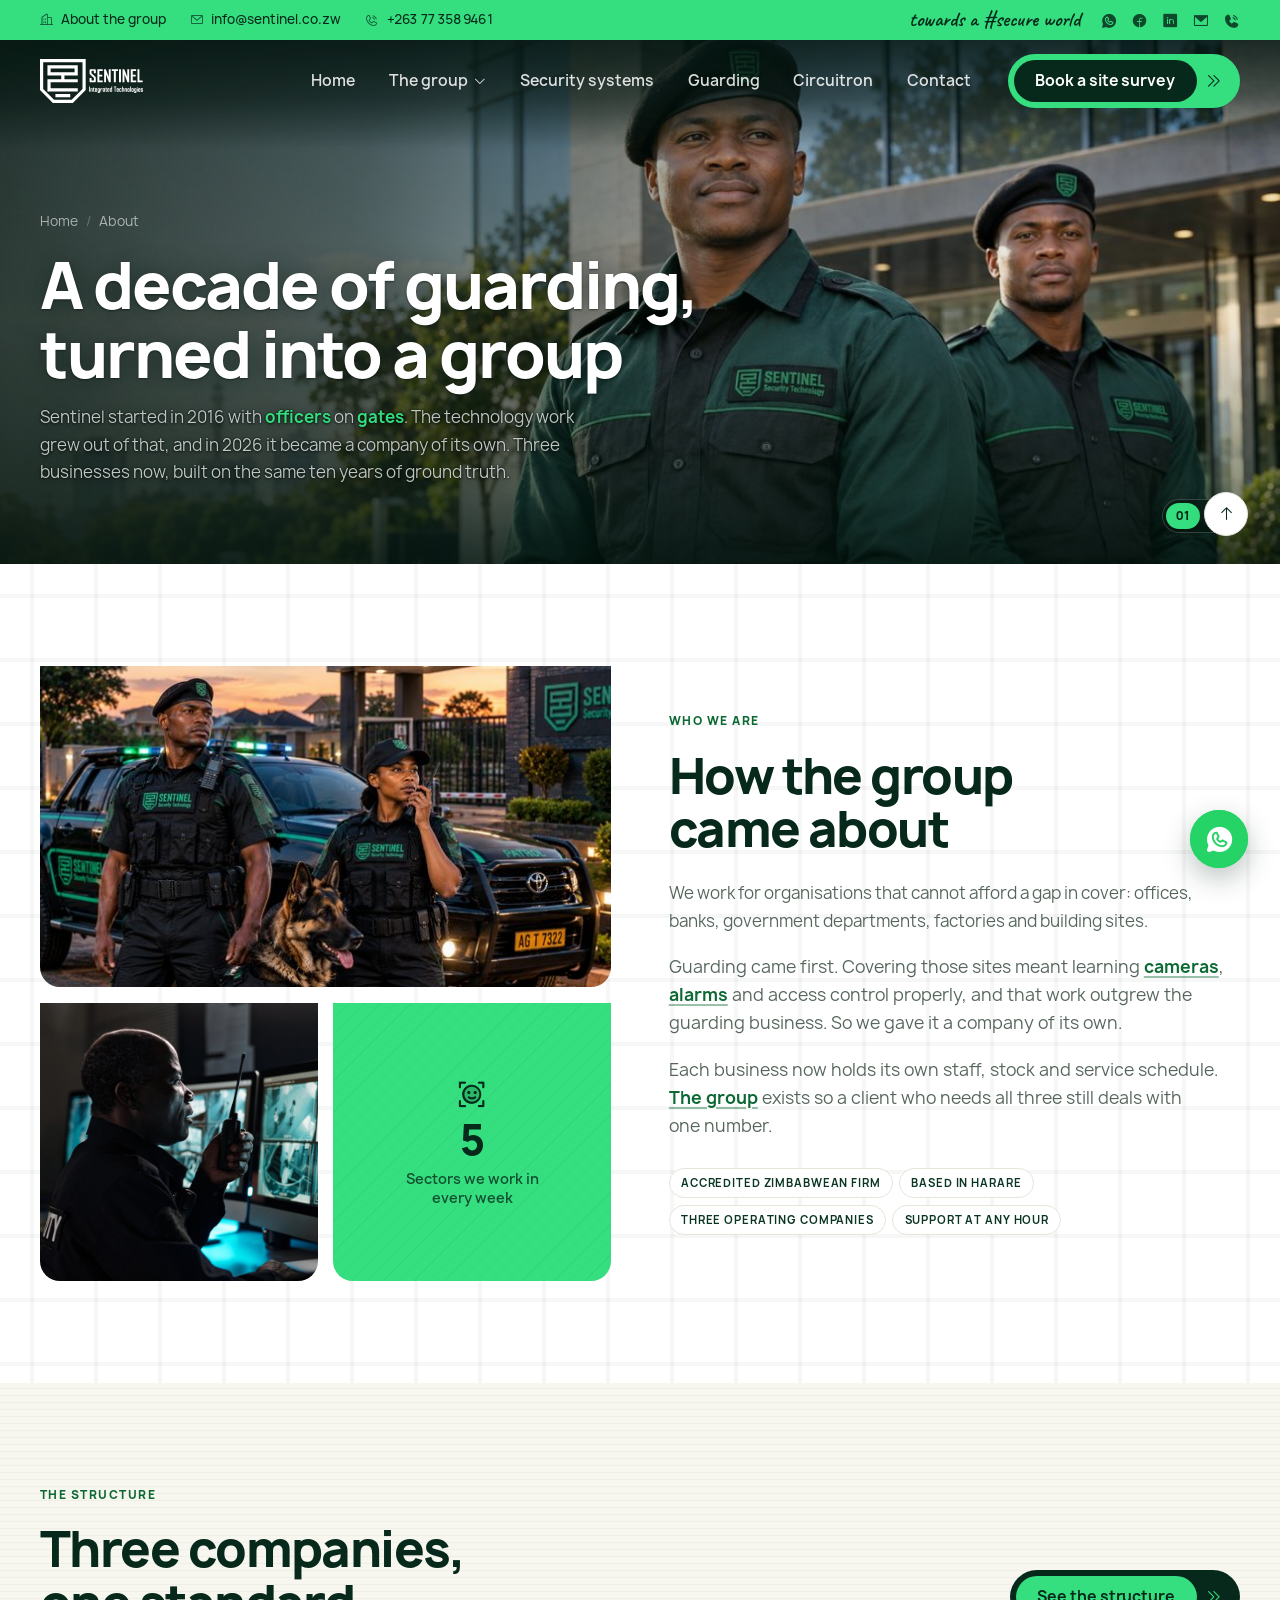
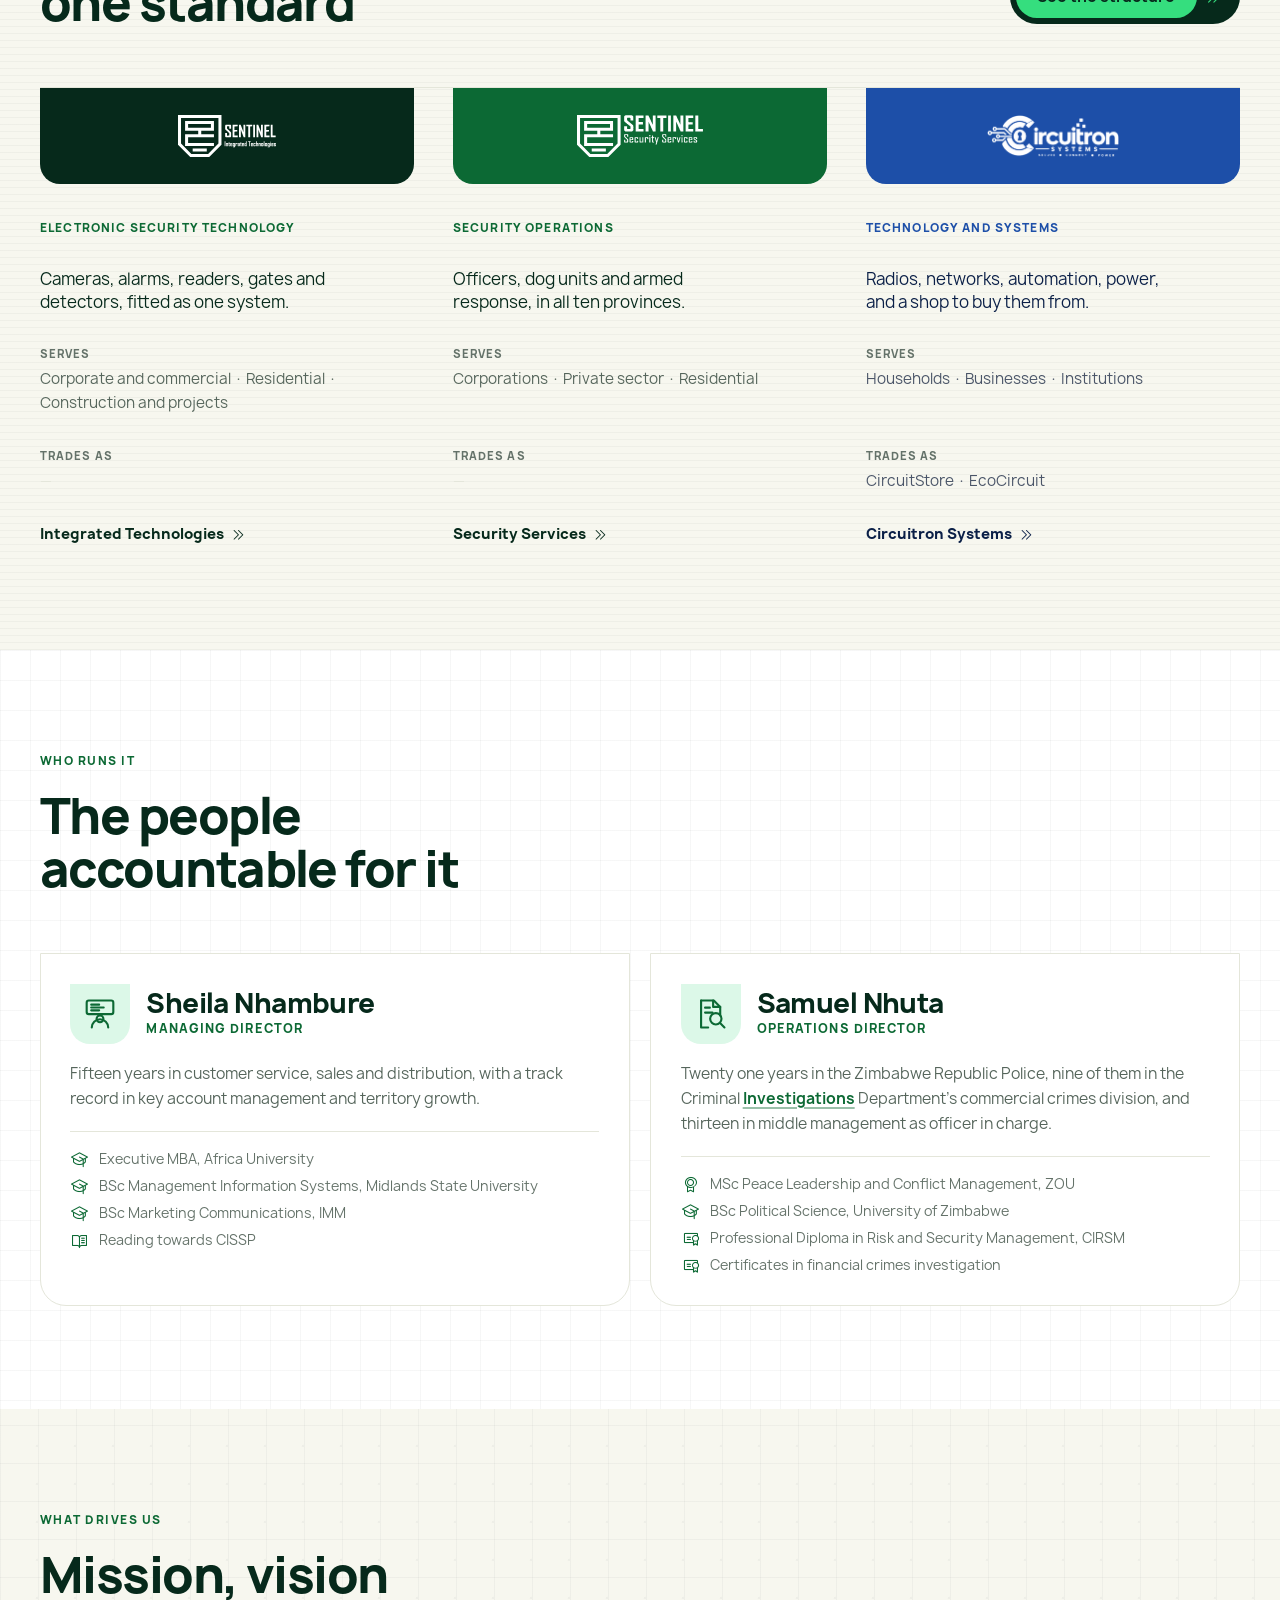
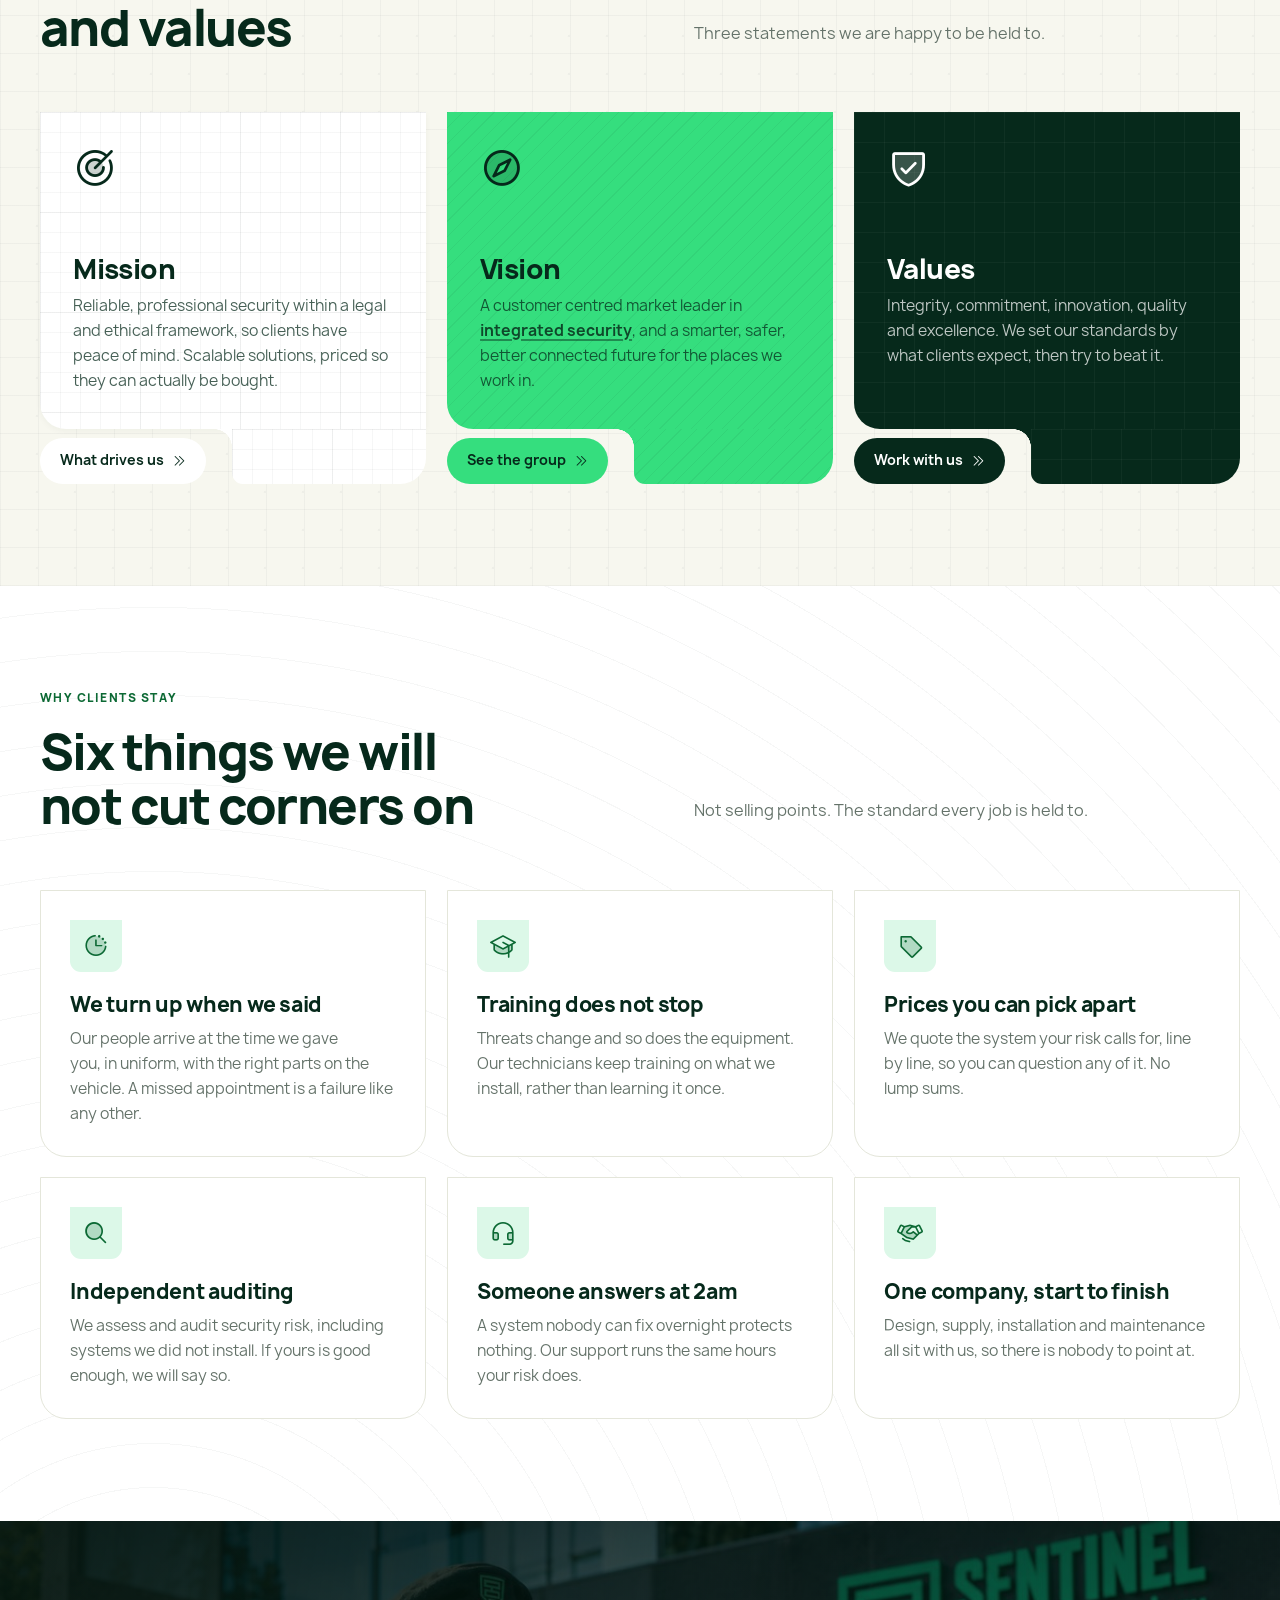
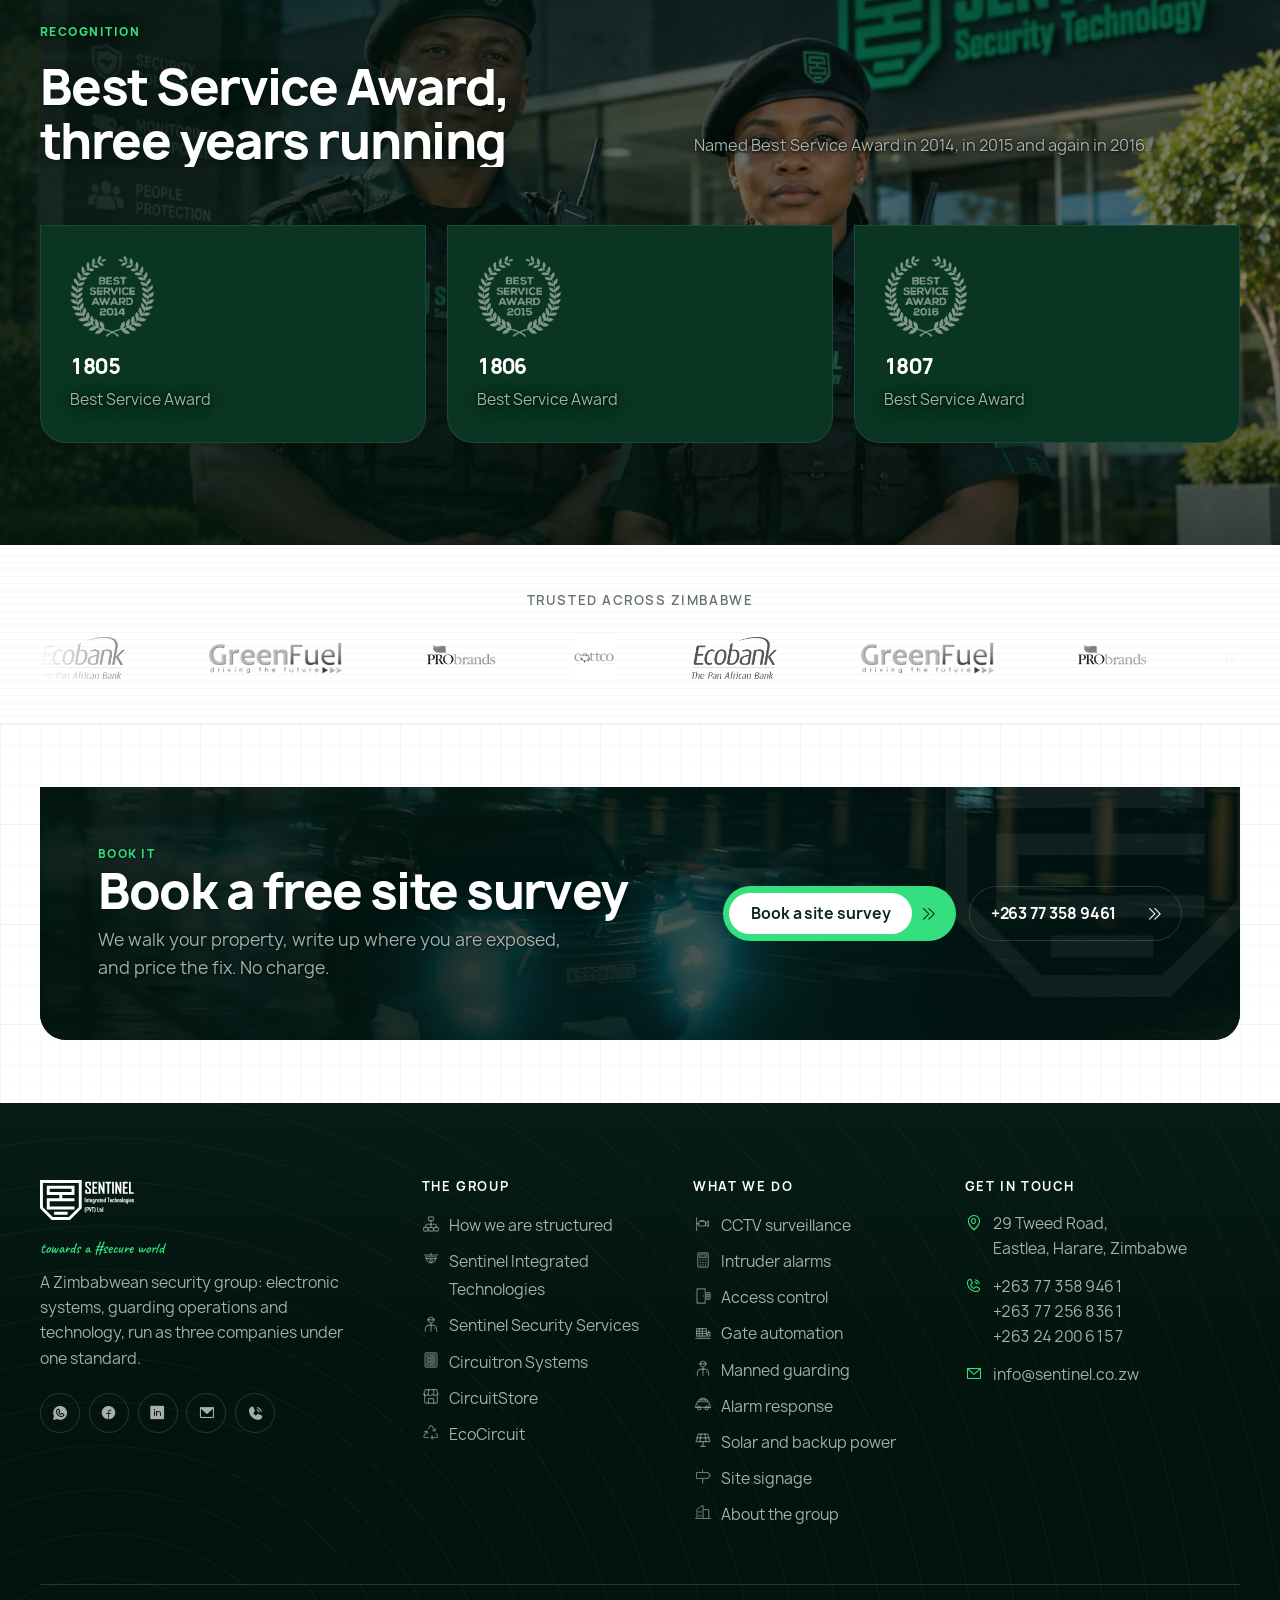
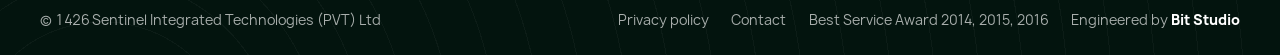
==== commit f71aa73c: "The group's Facebook and LinkedIn pages Three places, one pair of constants. The utility bar and the" ====
--- a/about.html
+++ b/about.html
@@ -41,8 +41,10 @@
     <div class="topbar__social">
       <span class="script">towards a #secure world</span>
       <a href="https://wa.me/263773589461" aria-label="Message Sentinel on WhatsApp" rel="noopener"><i class="ph-fill ph-whatsapp-logo i-sm" aria-hidden="true"></i></a>
-      <a href="mailto:info@sentinel.co.zw" aria-label="Email Sentinel"><i class="ph-fill ph-envelope-simple i-sm" aria-hidden="true"></i></a>
-      <a href="tel:+263773589461" aria-label="Call Sentinel"><i class="ph-fill ph-phone-call i-sm" aria-hidden="true"></i></a>
+      <a href="https://www.facebook.com/profile.php?id=61594591624503" aria-label="Sentinel on Facebook" target="_blank" rel="noopener"><i class="ph-fill ph-facebook-logo i-sm" aria-hidden="true"></i></a>
+      <a href="https://www.linkedin.com/company/sentinelzw/" aria-label="Sentinel on LinkedIn" target="_blank" rel="noopener"><i class="ph-fill ph-linkedin-logo i-sm" aria-hidden="true"></i></a>
+      <a class="topbar__hide-sm" href="mailto:info@sentinel.co.zw" aria-label="Email Sentinel"><i class="ph-fill ph-envelope-simple i-sm" aria-hidden="true"></i></a>
+      <a class="topbar__hide-sm" href="tel:+263773589461" aria-label="Call Sentinel"><i class="ph-fill ph-phone-call i-sm" aria-hidden="true"></i></a>
     </div>
   </div>
 </div>
@@ -486,6 +488,8 @@
         <p>A Zimbabwean security group: electronic systems, guarding operations and technology, run as three companies under one standard.</p>
         <div class="socials">
           <a href="https://wa.me/263773589461" aria-label="Message Sentinel on WhatsApp" rel="noopener"><i class="ph-fill ph-whatsapp-logo i-sm" aria-hidden="true"></i></a>
+          <a href="https://www.facebook.com/profile.php?id=61594591624503" aria-label="Sentinel on Facebook" target="_blank" rel="noopener"><i class="ph-fill ph-facebook-logo i-sm" aria-hidden="true"></i></a>
+          <a href="https://www.linkedin.com/company/sentinelzw/" aria-label="Sentinel on LinkedIn" target="_blank" rel="noopener"><i class="ph-fill ph-linkedin-logo i-sm" aria-hidden="true"></i></a>
           <a href="mailto:info@sentinel.co.zw" aria-label="Email Sentinel"><i class="ph-fill ph-envelope-simple i-sm" aria-hidden="true"></i></a>
           <a href="tel:+263773589461" aria-label="Call Sentinel"><i class="ph-fill ph-phone-call i-sm" aria-hidden="true"></i></a>
         </div>
--- a/assets/css/style.css
+++ b/assets/css/style.css
@@ -2007,6 +2007,12 @@
 .cinfo h3 { font-size: .76rem; letter-spacing: .12em; text-transform: uppercase; color: var(--body-2); margin-bottom: .3rem; }
 .cinfo a, .cinfo p { display: block; margin: 0; font-size: 1rem; font-weight: 600; color: var(--ink); }
 .cinfo a:hover { color: var(--green); }
+/* A named row rather than a bare logo: on the page where somebody is looking
+   for a way to reach us, "Sentinel on LinkedIn" says more than a glyph. */
+.cinfo__social { display: flex; align-items: center; gap: .55rem; }
+.cinfo__social + .cinfo__social { margin-top: .35rem; }
+.cinfo__social i { flex: none; color: var(--green); transition: color .25s var(--ease); }
+.cinfo__social:hover i { color: var(--green-2); }
 
 .map-wrap { position: relative; background: var(--ink); min-height: clamp(320px, 40vw, 440px); }
 .map-wrap__fallback { position: absolute; inset: 0; display: grid; place-content: center; gap: .5rem; text-align: center; padding: var(--gutter); color: var(--on-dark-soft); }
@@ -3060,6 +3066,10 @@
   .topbar__list li:not(:last-child) { display: none; }
   .topbar__social .script { display: none; }
   .topbar__social { gap: .7rem; margin-left: 0; }
+  /* The mail and phone glyphs go: the number they duplicate is the one thing
+     still showing in the list beside them, and the room they free is what
+     the two social logos need at 320px. */
+  .topbar__hide-sm { display: none; }
 
   /* ---- Hero ---- */
   .hero h1 { margin-bottom: clamp(.55rem, 1.6vh, .95rem); }
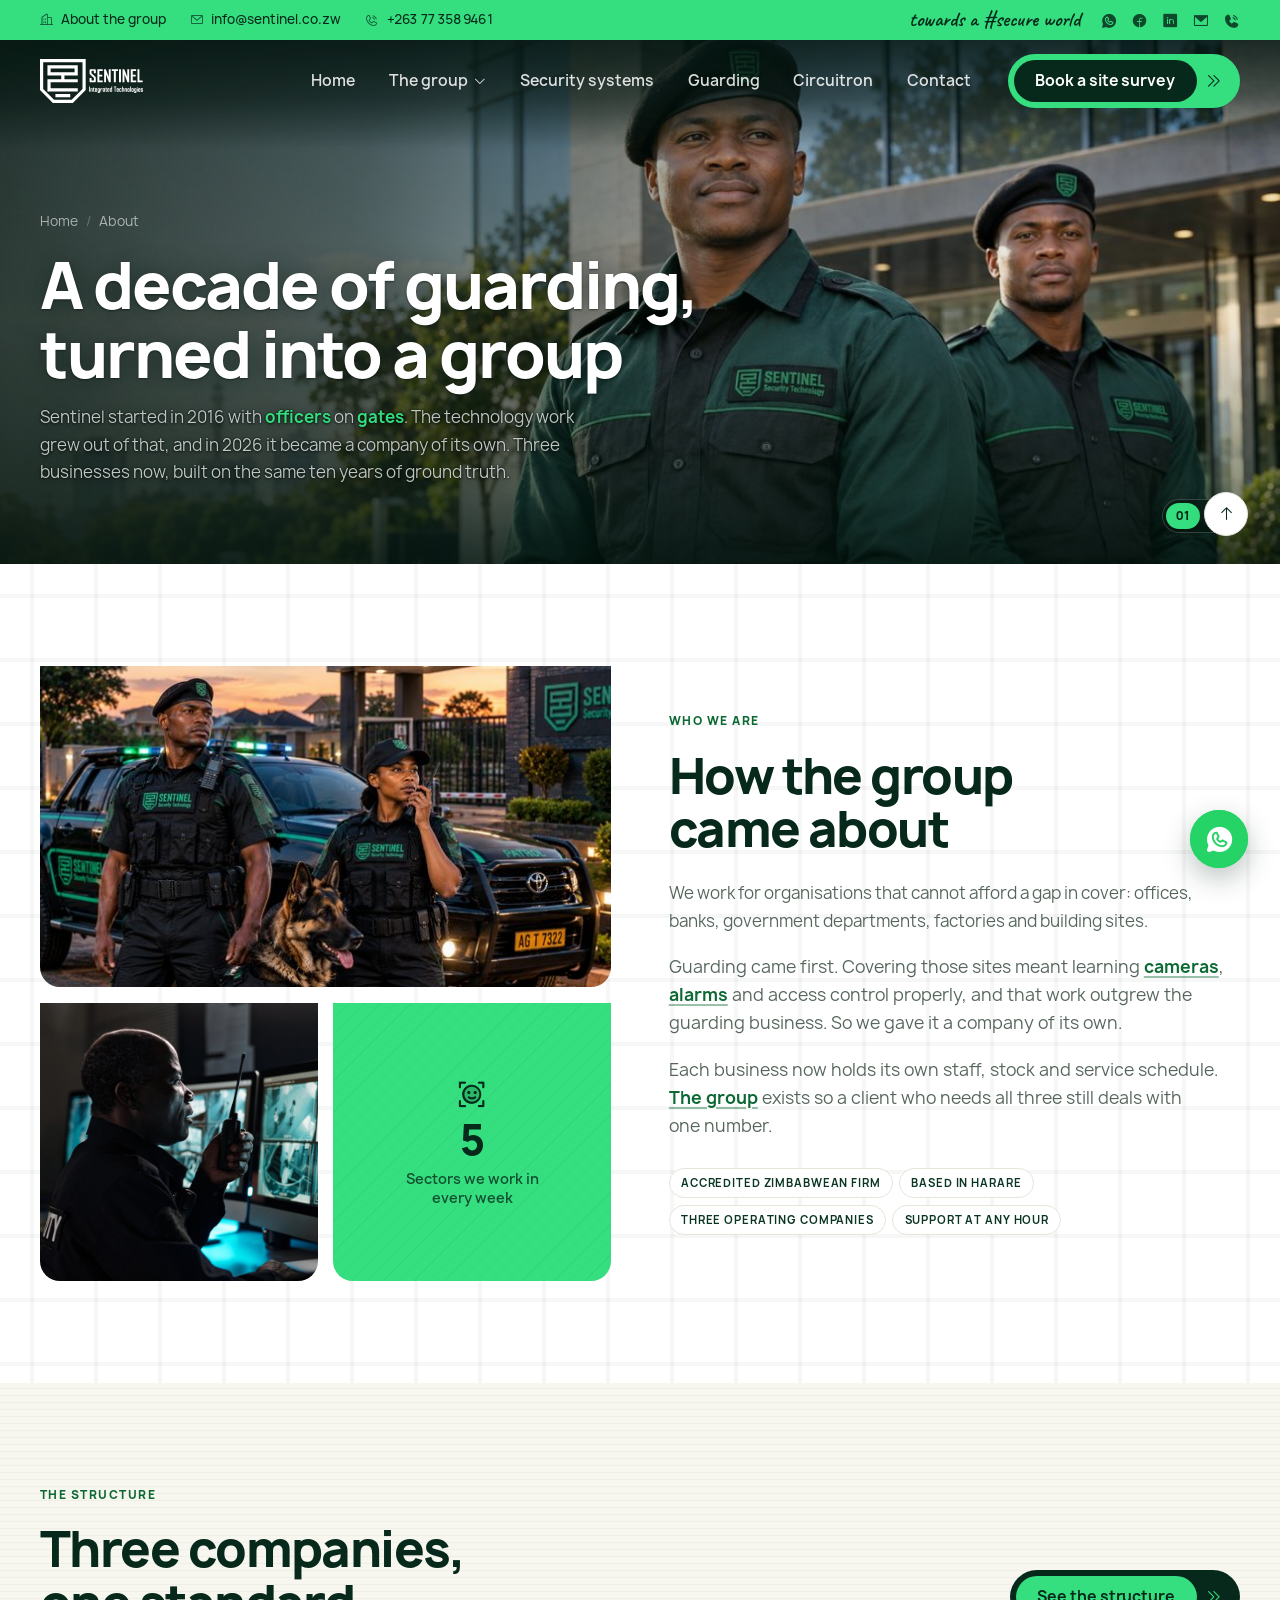
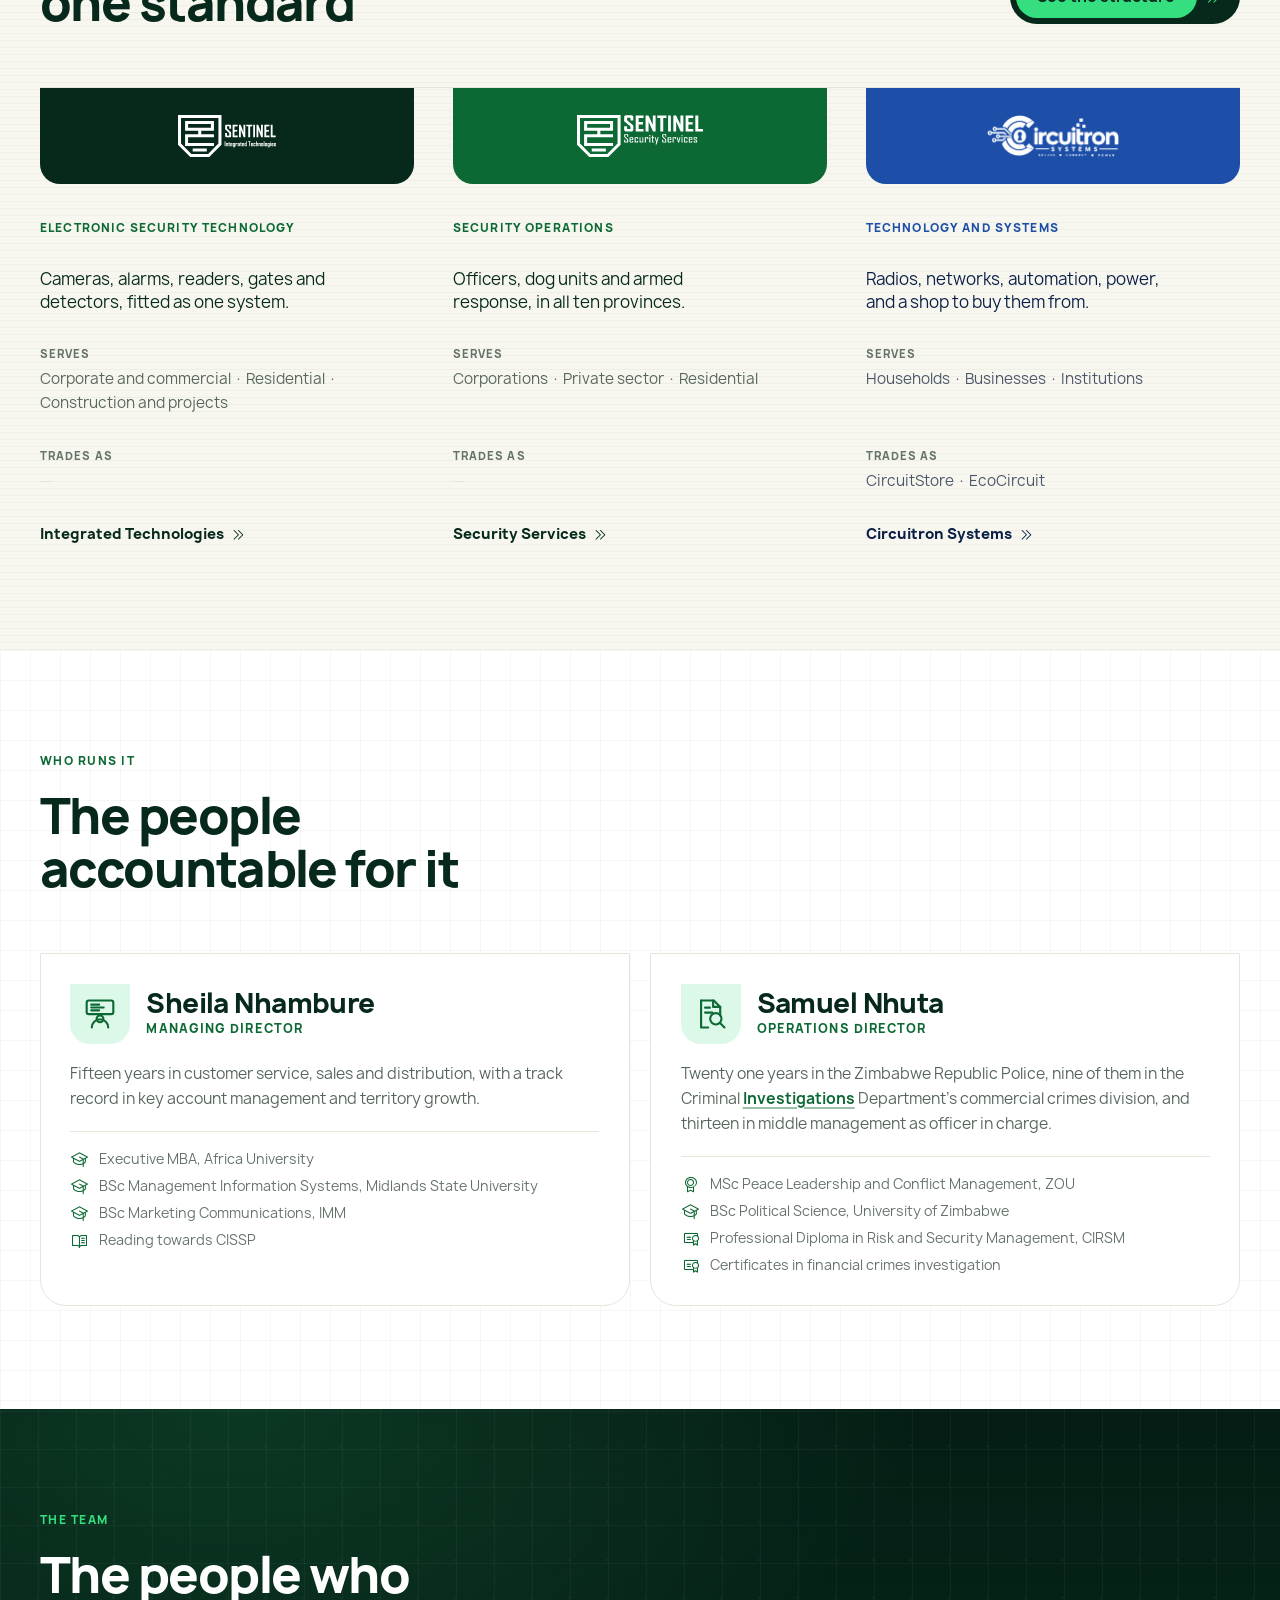
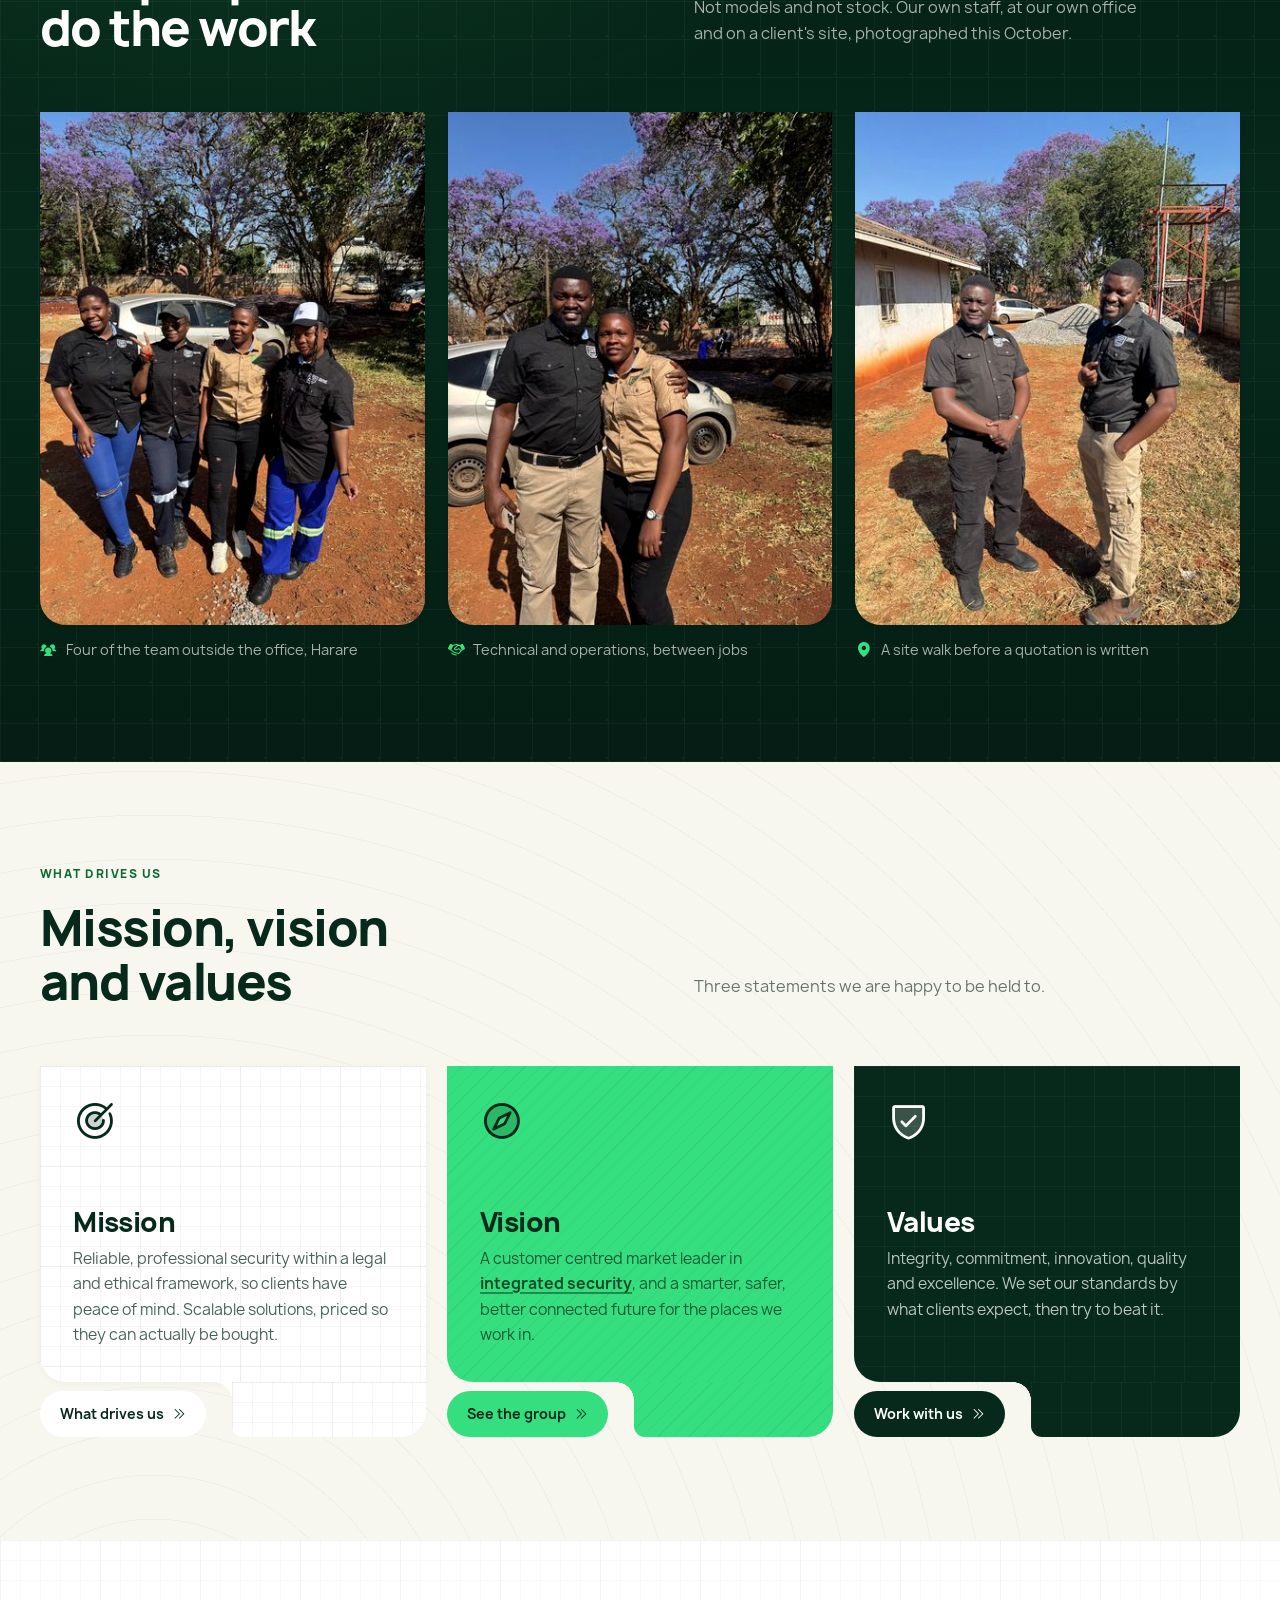
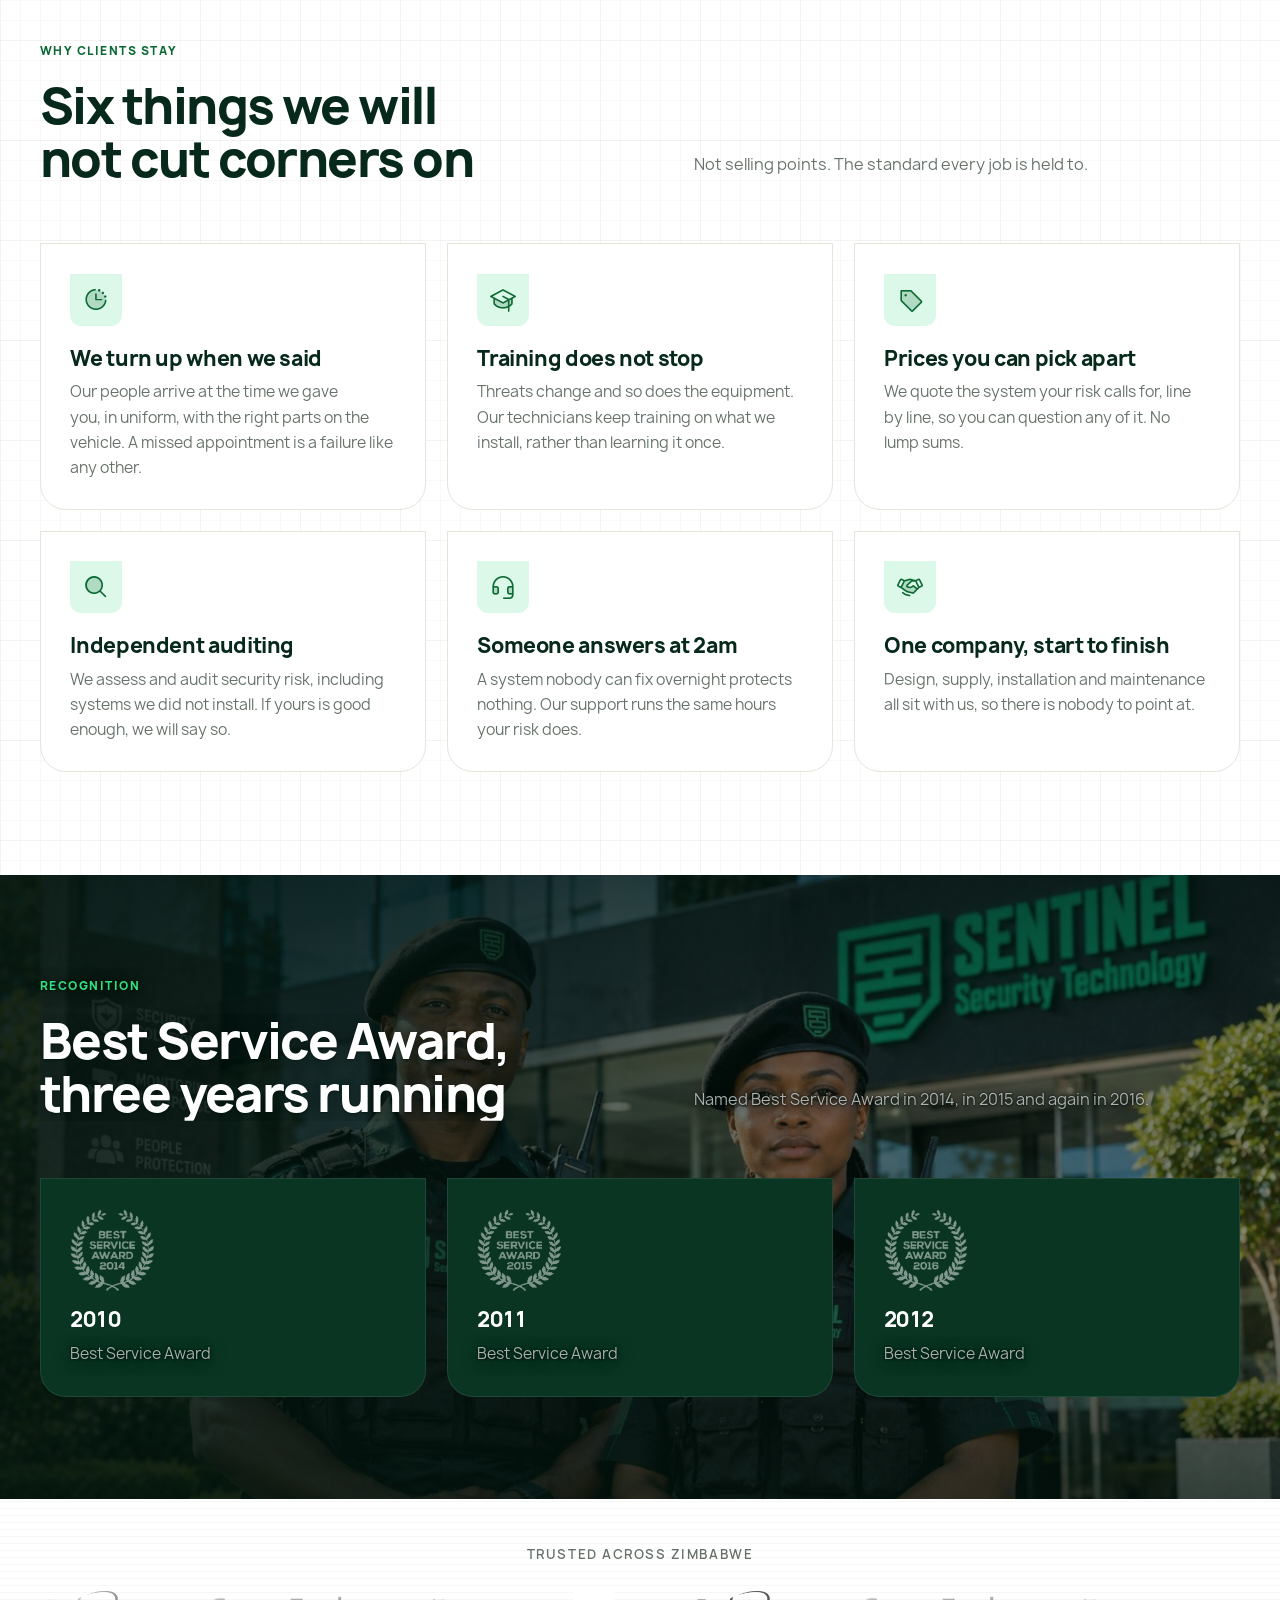
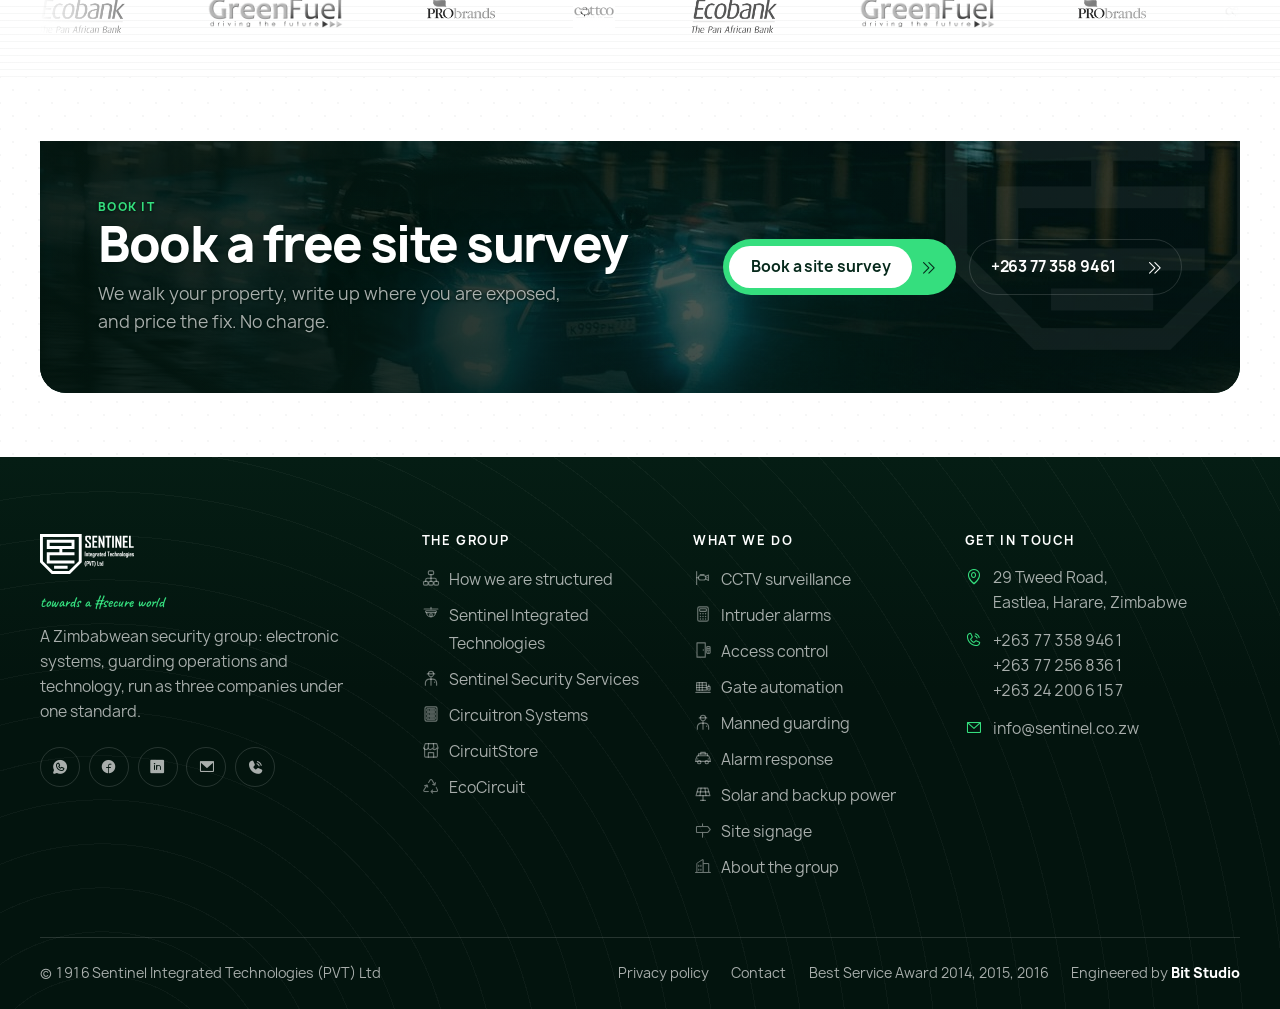
==== commit 10a4322b: "Photographs off our own sites Ten frames came in off a phone. Seven are used, and where they go is t" ====
--- a/about.html
+++ b/about.html
@@ -308,7 +308,48 @@
     </div>
   </section>
 
-  <section class="section section--cream pat pat-trace">
+  <section class="section section--dark pat pat-trace">
+    <div class="container">
+      <div class="shead" data-reveal>
+        <div>
+          <p class="overline overline--dark">The team</p>
+          <h2 class="h-2 shead__title" data-reveal data-anim="wipe">The people who do the work</h2>
+        </div>
+        <div class="shead__aside" data-stream>Not models and not stock. Our own staff, at our own office and on a client's site, photographed this October.</div>
+      </div>
+      <div class="wall wall--n3">
+        <figure class="wall__fig" data-reveal>
+          <div class="wall__frame">
+            <img src="assets/img/photos/team-office-810.jpg" srcset="assets/img/photos/team-office-405.jpg 405w, assets/img/photos/team-office-608.jpg 608w, assets/img/photos/team-office-810.jpg 810w" sizes="(max-width:640px) 92vw, 28vw" alt="Four of the Sentinel team outside the office" data-focus="12 36 78 46" loading="lazy" width="810" height="1080">
+          </div>
+          <figcaption class="wall__cap">
+            <span class="wall__ico" aria-hidden="true"><i class="ph-fill ph-users-three i-sm" aria-hidden="true"></i></span>
+            <span>Four of the team outside the office, Harare</span>
+          </figcaption>
+        </figure>
+        <figure class="wall__fig" data-reveal>
+          <div class="wall__frame">
+            <img src="assets/img/photos/team-pair-810.jpg" srcset="assets/img/photos/team-pair-405.jpg 405w, assets/img/photos/team-pair-608.jpg 608w, assets/img/photos/team-pair-810.jpg 810w" sizes="(max-width:640px) 46vw, 28vw" alt="Two Sentinel colleagues outside the office" data-focus="27 31 53 45" loading="lazy" width="810" height="1080">
+          </div>
+          <figcaption class="wall__cap">
+            <span class="wall__ico" aria-hidden="true"><i class="ph-fill ph-handshake i-sm" aria-hidden="true"></i></span>
+            <span>Technical and operations, between jobs</span>
+          </figcaption>
+        </figure>
+        <figure class="wall__fig" data-reveal>
+          <div class="wall__frame">
+            <img src="assets/img/photos/team-site-810.jpg" srcset="assets/img/photos/team-site-405.jpg 405w, assets/img/photos/team-site-608.jpg 608w, assets/img/photos/team-site-810.jpg 810w" sizes="(max-width:640px) 46vw, 28vw" alt="Two Sentinel staff talking through a site under construction" data-focus="26 29 75 41" loading="lazy" width="810" height="1080">
+          </div>
+          <figcaption class="wall__cap">
+            <span class="wall__ico" aria-hidden="true"><i class="ph-fill ph-map-pin i-sm" aria-hidden="true"></i></span>
+            <span>A site walk before a quotation is written</span>
+          </figcaption>
+        </figure>
+      </div>
+    </div>
+  </section>
+
+  <section class="section section--cream pat pat-rings">
     <div class="container">
       <div class="shead" data-reveal>
         <div>
@@ -359,7 +400,7 @@
     </div>
   </section>
 
-  <section class="section section--white pat pat-rings">
+  <section class="section section--white pat pat-graph">
     <div class="container">
       <div class="shead" data-reveal>
         <div>
@@ -456,7 +497,7 @@
   </section>
 
   <!-- ===== CTA ===== -->
-  <section class="section section--tight pat pat-graph">
+  <section class="section section--tight pat pat-weave">
     <div class="container">
       <div class="cta cta--photo" data-reveal>
     <div class="secbg" data-reveal data-anim="scale" style="--pos:54% 46%"><img src="assets/img/photos/response-night-1200.jpg" srcset="assets/img/photos/response-night-640.jpg 640w, assets/img/photos/response-night-1200.jpg 1200w" sizes="100vw" alt="" data-focus="43 35 63 59" loading="lazy" width="1200" height="800"></div>        <div class="cta__inner" data-obstacle>
--- a/assets/css/style.css
+++ b/assets/css/style.css
@@ -2610,6 +2610,55 @@
 .leader > p { margin: 0 0 1.2rem; font-size: .95rem; }
 .leader__quals { display: grid; gap: .4rem; margin: 0; padding: 1.1rem 0 0; list-style: none; border-top: 1px solid var(--line); }
 .leader__quals li { font-size: .86rem; line-height: 1.45; color: var(--body-2); }
+
+/* ---------- 19h2. Photographs off our own sites ----------
+   Phone pictures, portrait, shown at the shape the camera recorded rather
+   than stretched into the wide frames the stock photography uses. The frame
+   holds 3:4 whatever the column does, so the subject engine always has the
+   same box to work against and nothing is ever cropped.
+
+   The caption sits under the picture, not over it. Over a photograph it
+   would need a scrim, and a scrim across somebody's face to carry eight
+   words is a bad trade. */
+.wall { display: grid; gap: clamp(.9rem, 1.8vw, 1.5rem); }
+/* Two portraits across a 1280px container would be two metre tall people.
+   The pair is held to about the width three would take, which keeps the
+   frames the same size as everywhere else they appear on the site. */
+.wall--n2 { grid-template-columns: repeat(2, 1fr); max-width: 900px; }
+.wall--n3 { grid-template-columns: repeat(3, 1fr); }
+.wall__fig { margin: 0; }
+.wall__frame {
+  position: relative;
+  overflow: hidden;
+  aspect-ratio: 3 / 4;
+  border-radius: var(--corner-xl);
+  background: var(--g-800);
+  box-shadow: var(--sh-1);
+}
+.wall__frame img {
+  display: block;
+  width: 100%; height: 100%;
+  object-fit: cover;
+  /* The same balance the photographic bands get, for the same reason:
+     midday sun on red soil and jacaranda is far more saturated than the
+     rest of the set, and the page should read as one set of pictures. */
+  filter: saturate(.92) contrast(1.03);
+  transition: transform .7s var(--ease);
+}
+.wall__fig:hover .wall__frame img { transform: scale(1.035); }
+.wall__cap {
+  display: flex;
+  align-items: flex-start;
+  gap: .55rem;
+  margin-top: .9rem;
+  font-size: .88rem;
+  line-height: 1.45;
+  color: var(--body-2);
+}
+.wall__ico { flex: none; margin-top: .08rem; color: var(--green); }
+.wall__ico i { display: block; }
+.section--dark .wall__cap { color: var(--on-dark-soft); }
+.section--dark .wall__ico { color: var(--lime); }
 
 /* ---------- 19i. Company page facts ---------- */
 .cfacts { display: grid; gap: .6rem; }
@@ -3030,6 +3079,14 @@
   /* A 26px dot grid behind 16px body copy is noise on a phone. */
   .section--cream { background-image: none; }
   .dgrid, .signgrid { grid-template-columns: 1fr; }
+  /* A portrait two up on a phone is about 165px wide, which is a thumbnail
+     of a face rather than a photograph of one. Two pictures stack; three
+     lead with the first at full width and pair the other two, which keeps
+     the section from becoming a column of three tall frames. */
+  .wall--n2 { grid-template-columns: 1fr; max-width: none; }
+  .wall--n3 { grid-template-columns: repeat(2, 1fr); }
+  .wall--n3 .wall__fig:first-child { grid-column: 1 / -1; }
+  .wall__cap { font-size: .84rem; }
   .walkstep { grid-template-columns: auto 1fr; }
   .walkstep__sign { grid-column: 2; justify-self: start; margin-top: .6rem; }
   .spec__row { grid-template-columns: 1fr; gap: .4rem; }
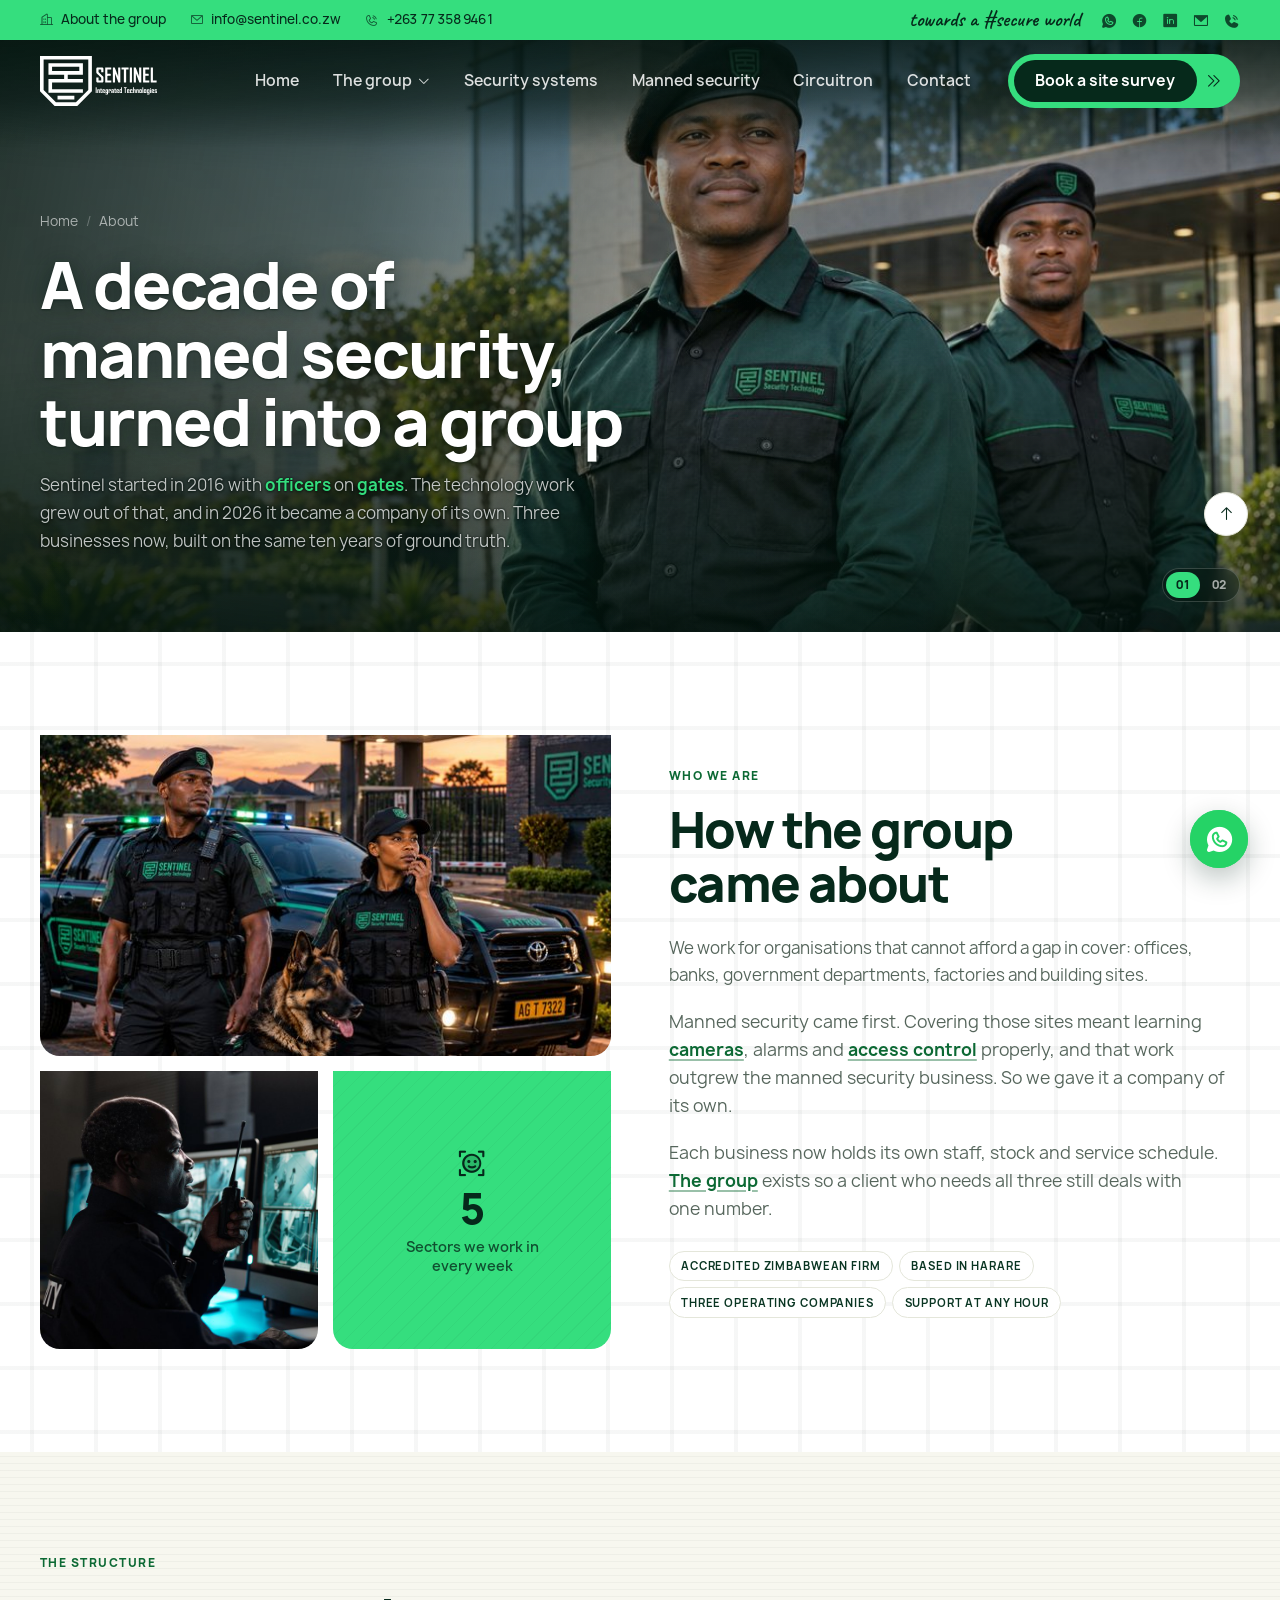
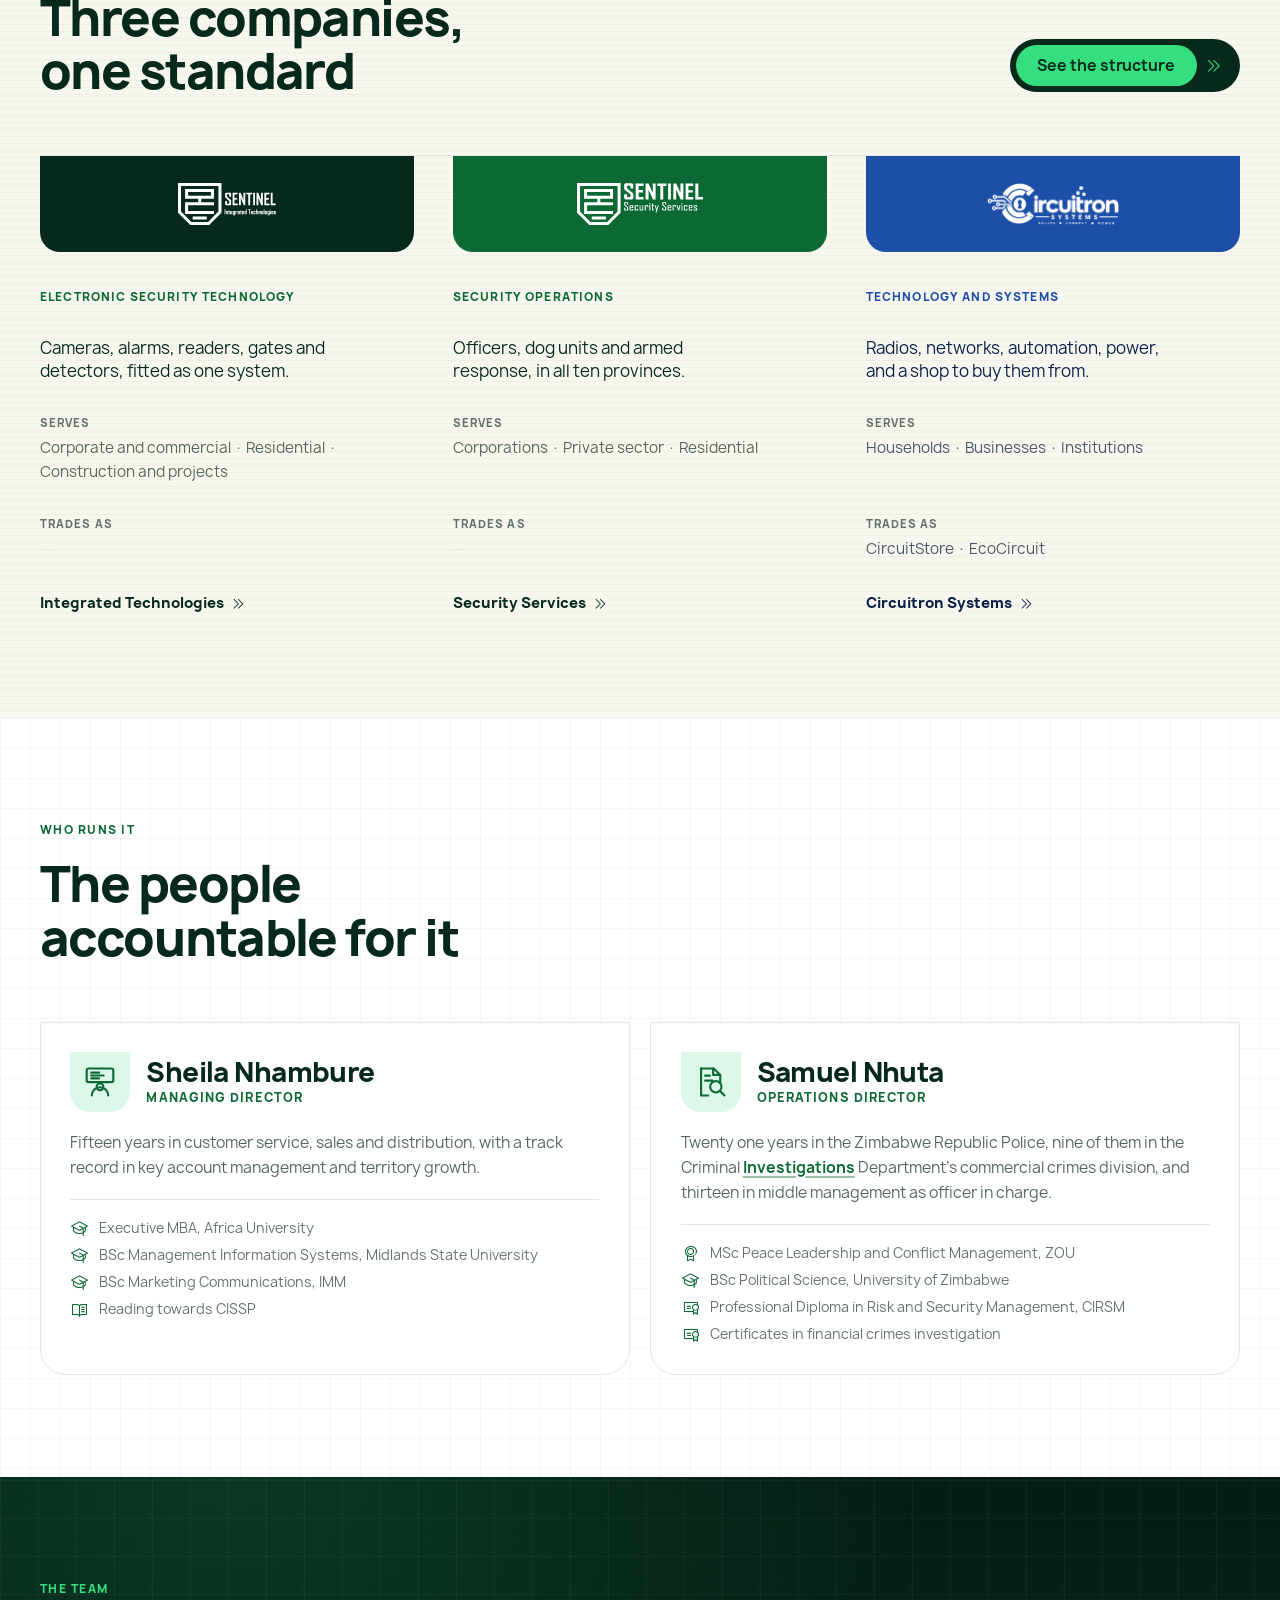
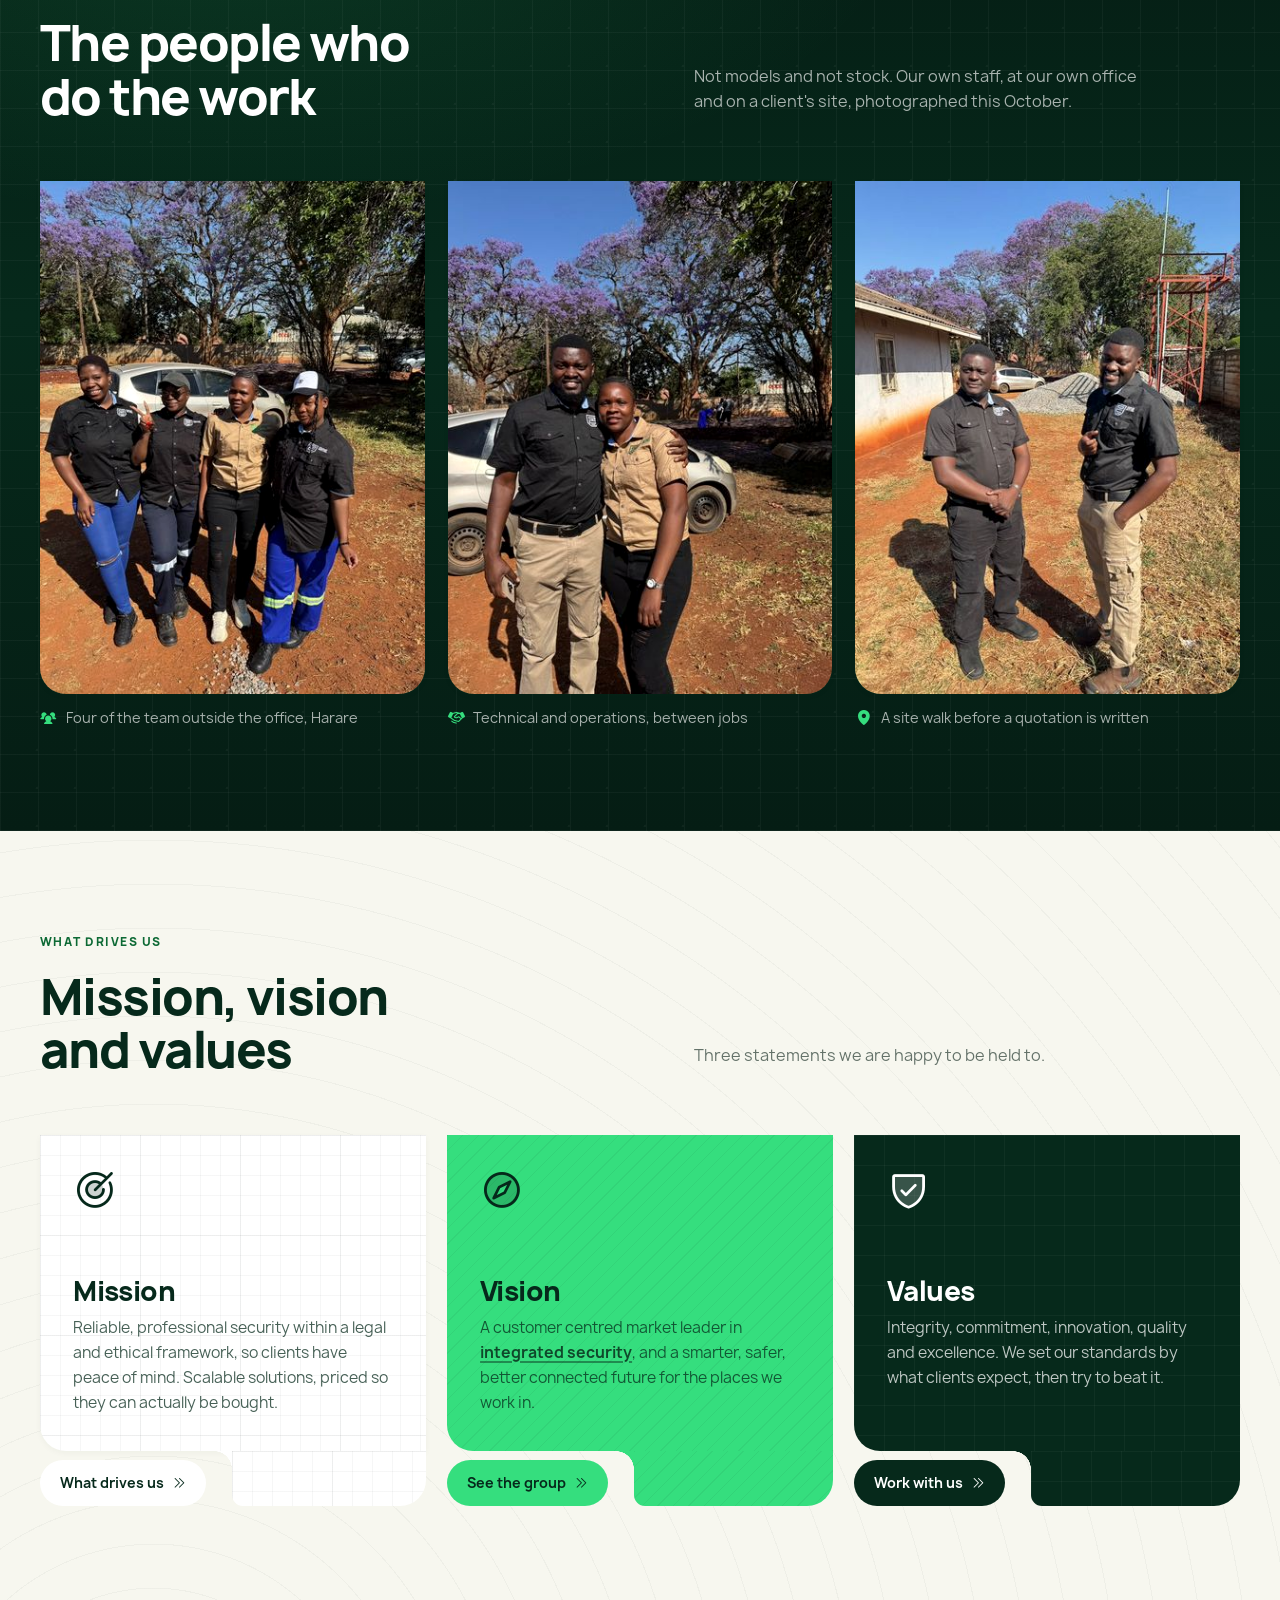
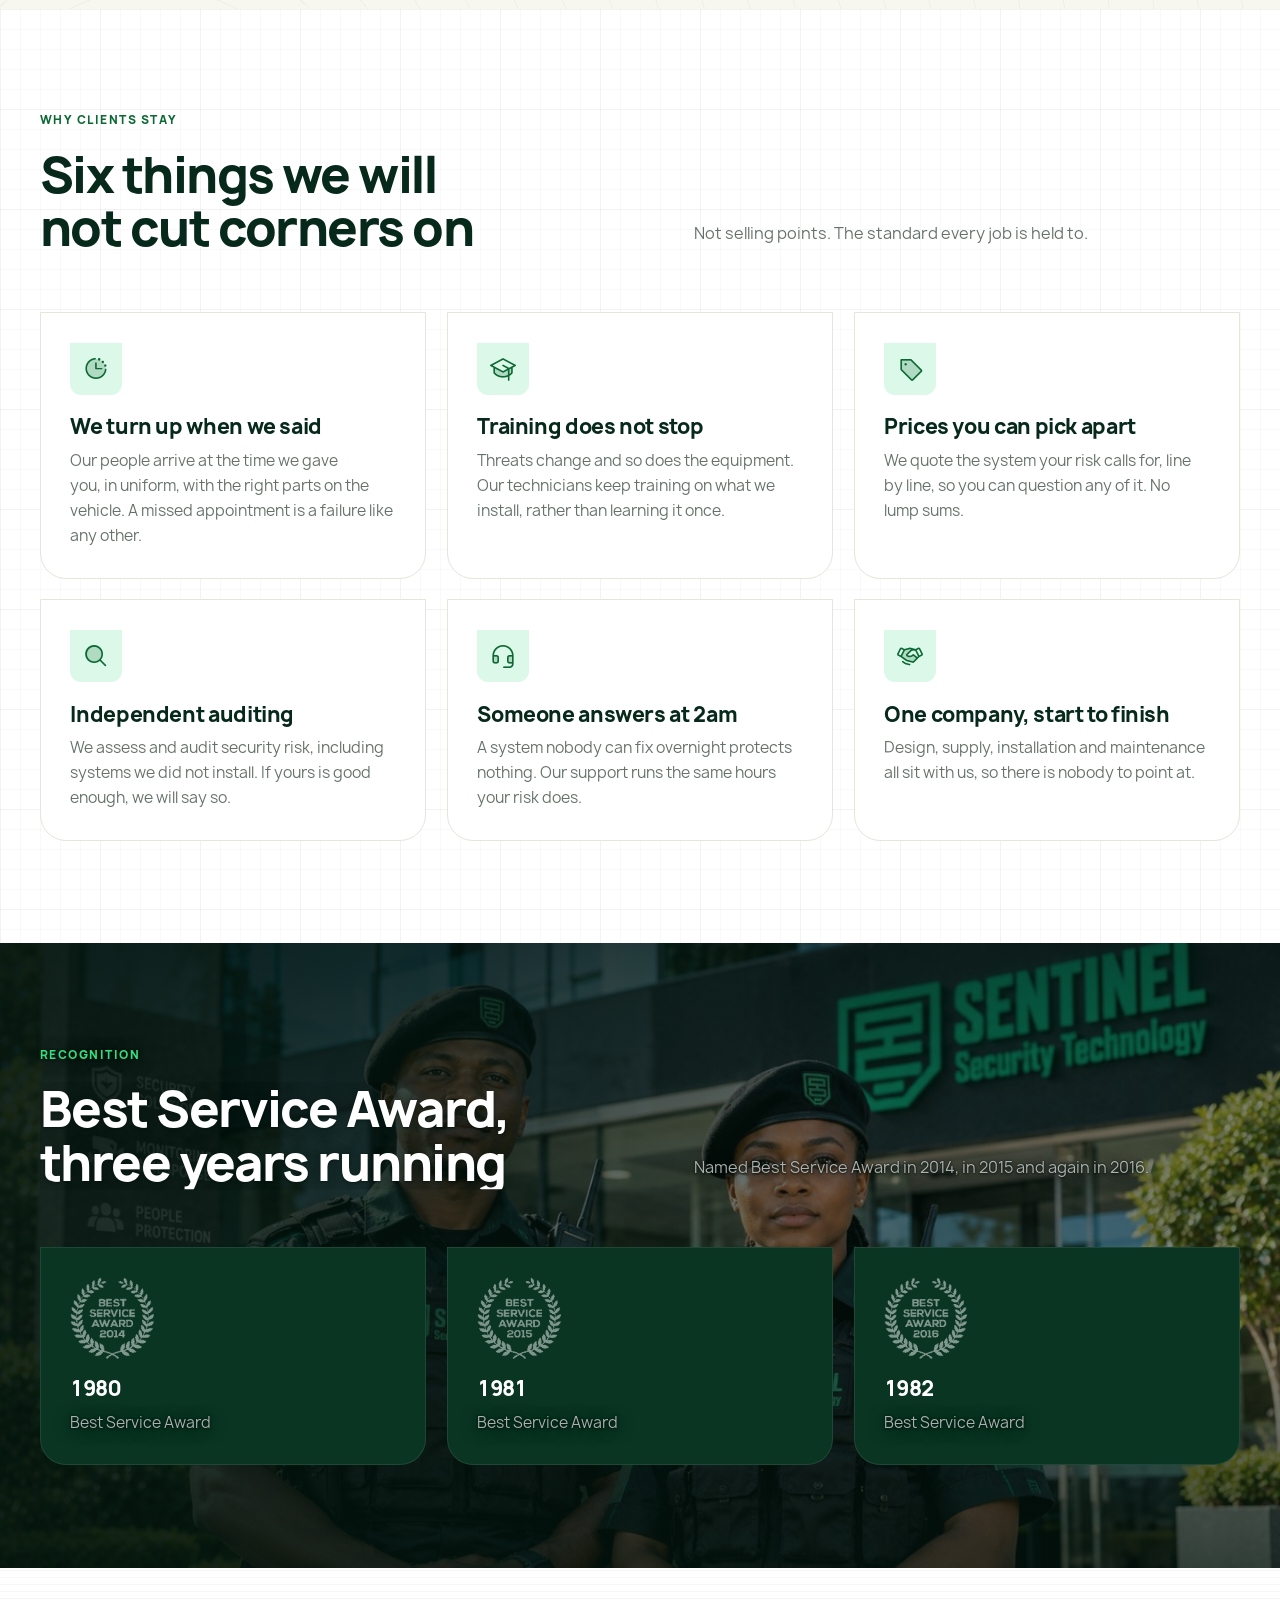
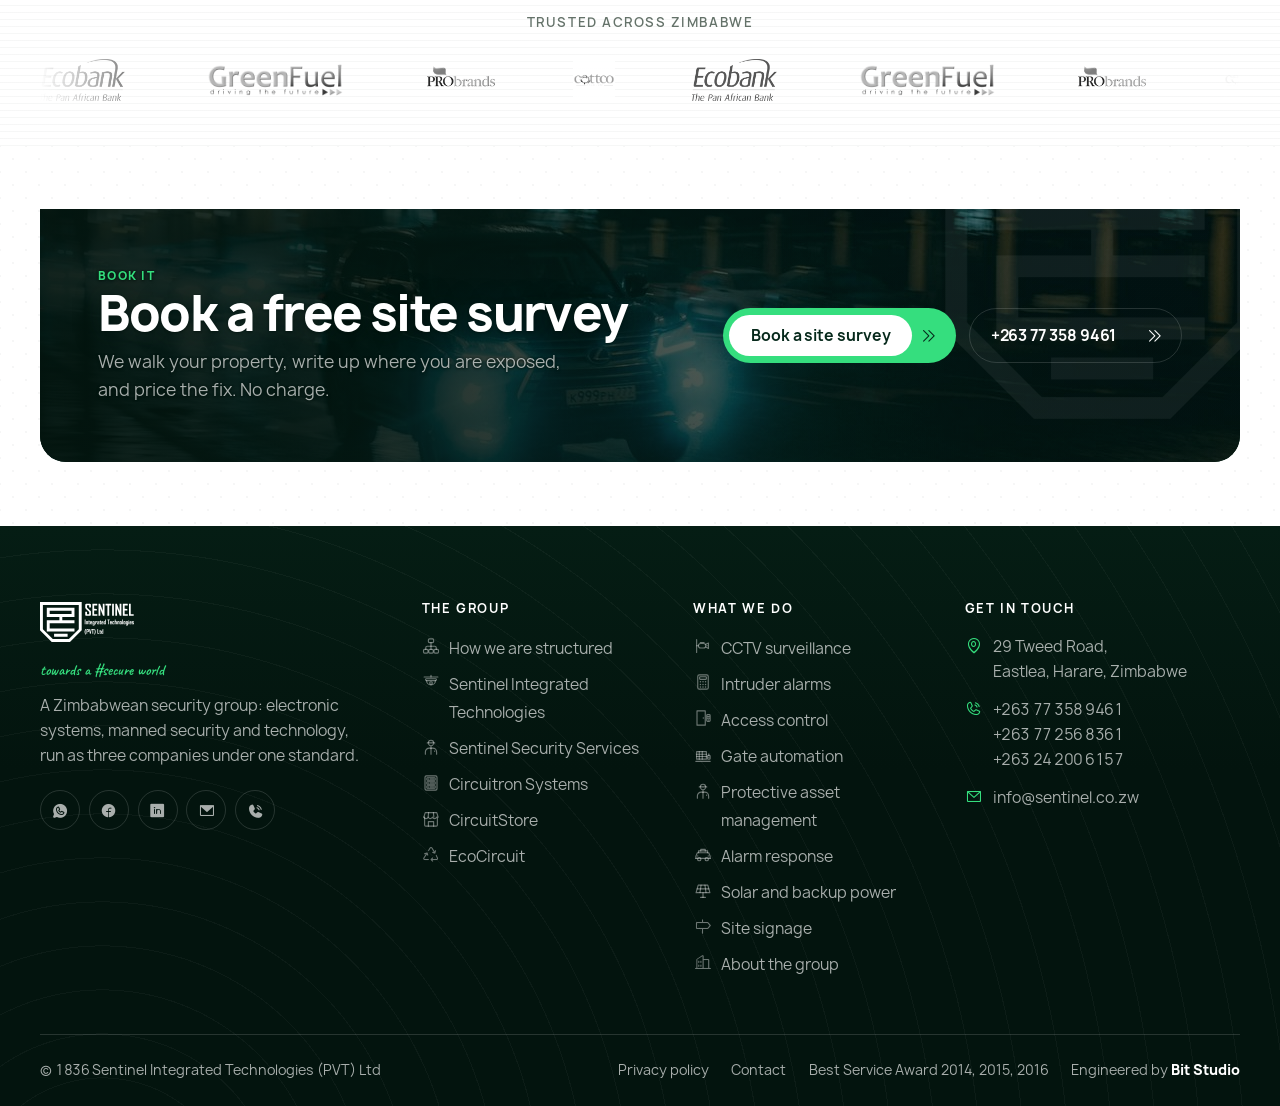
==== commit 8e81345d: "Manned security, and a bigger mark in the bar Two renames, applied everywhere the words appear rathe" ====
--- a/about.html
+++ b/about.html
@@ -27,7 +27,7 @@
 </head>
 <body>
 <a class="skip-link" href="#main">Skip to content</a>
-<svg xmlns="http://www.w3.org/2000/svg" style="display:none"><symbol id="si-cam-dome" viewBox="0 0 24 24" fill="none" stroke="currentColor" stroke-width="1.5" stroke-linecap="round" stroke-linejoin="round"><title>Dome camera</title><path d="M2.8 5.4h18.4"/><path d="M12 5.4V3.2"/><rect x="4.8" y="7.6" width="14.4" height="2.6" rx="1.1"/><path d="M6.2 10.2a5.8 5.8 0 0 0 11.6 0"/><circle cx="12" cy="13.4" r="1.8"/></symbol><symbol id="si-cam-bullet" viewBox="0 0 24 24" fill="none" stroke="currentColor" stroke-width="1.5" stroke-linecap="round" stroke-linejoin="round"><title>Bullet camera</title><path d="M3.5 3.5v17"/><path d="M3.5 11.6h2.4"/><rect x="5.9" y="8.6" width="9.8" height="6" rx="3"/><path d="M15.7 9.8 19.3 8v7.2l-3.6-1.8"/><path d="M8.4 7.4h5"/><circle cx="17.4" cy="11.6" r="0.85" fill="currentColor" stroke="none"/></symbol><symbol id="si-nvr" viewBox="0 0 24 24" fill="none" stroke="currentColor" stroke-width="1.5" stroke-linecap="round" stroke-linejoin="round"><title>Recorder</title><rect x="2.5" y="5" width="19" height="5" rx="1.5"/><rect x="2.5" y="13" width="19" height="5" rx="1.5"/><circle cx="5.6" cy="7.5" r="0.85" fill="currentColor" stroke="none"/><circle cx="5.6" cy="15.5" r="0.85" fill="currentColor" stroke="none"/><path d="M9 7.5h9"/><path d="M9 15.5h9"/></symbol><symbol id="si-video-wall" viewBox="0 0 24 24" fill="none" stroke="currentColor" stroke-width="1.5" stroke-linecap="round" stroke-linejoin="round"><title>Monitoring wall</title><rect x="2.5" y="3.5" width="8.5" height="6.5" rx="1.2"/><rect x="13" y="3.5" width="8.5" height="6.5" rx="1.2"/><rect x="2.5" y="12" width="8.5" height="6.5" rx="1.2"/><rect x="13" y="12" width="8.5" height="6.5" rx="1.2"/><path d="M8.5 21.5h7"/><path d="M12 18.5v3"/></symbol><symbol id="si-control-room" viewBox="0 0 24 24" fill="none" stroke="currentColor" stroke-width="1.5" stroke-linecap="round" stroke-linejoin="round"><title>Control room</title><rect x="2.6" y="2.5" width="18.8" height="9.6" rx="1.5"/><path d="M5.8 5.4h5.6"/><path d="M5.8 7.4h8.8"/><path d="M5.8 9.4h5.6"/><circle cx="12" cy="15.4" r="2.4"/><path d="M6.2 21.5a5.8 5.8 0 0 1 11.6 0"/></symbol><symbol id="si-alarm-panel" viewBox="0 0 24 24" fill="none" stroke="currentColor" stroke-width="1.5" stroke-linecap="round" stroke-linejoin="round"><title>Alarm panel</title><rect x="5" y="2.5" width="14" height="19" rx="2"/><rect x="7.5" y="5" width="9" height="3.5" rx="0.8"/><circle cx="8.6" cy="11.8" r="1" fill="currentColor" stroke="none"/><circle cx="12" cy="11.8" r="1" fill="currentColor" stroke="none"/><circle cx="15.4" cy="11.8" r="1" fill="currentColor" stroke="none"/><circle cx="8.6" cy="15.2" r="1" fill="currentColor" stroke="none"/><circle cx="12" cy="15.2" r="1" fill="currentColor" stroke="none"/><circle cx="15.4" cy="15.2" r="1" fill="currentColor" stroke="none"/><circle cx="8.6" cy="18.6" r="1" fill="currentColor" stroke="none"/><circle cx="12" cy="18.6" r="1" fill="currentColor" stroke="none"/><circle cx="15.4" cy="18.6" r="1" fill="currentColor" stroke="none"/></symbol><symbol id="si-motion-sensor" viewBox="0 0 24 24" fill="none" stroke="currentColor" stroke-width="1.5" stroke-linecap="round" stroke-linejoin="round"><title>Motion sensor</title><path d="M5.6 3.8h12.8l-1.5 6.1H7.1z"/><path d="M6.3 6.9h11.4"/><path d="M9.4 12.2a3.4 3.4 0 0 0 5.2 0"/><path d="M7.3 13.9a5.9 5.9 0 0 0 9.4 0"/><path d="M5.2 15.6a8.4 8.4 0 0 0 13.6 0"/></symbol><symbol id="si-door-contact" viewBox="0 0 24 24" fill="none" stroke="currentColor" stroke-width="1.5" stroke-linecap="round" stroke-linejoin="round"><title>Door contact</title><path d="M3.5 3.5h7v17h-7z"/><path d="M13.5 3.5h7v17h-7z"/><rect x="8.2" y="9" width="2.3" height="6" rx="0.7"/><rect x="13.5" y="9" width="2.3" height="6" rx="0.7"/><path d="M11.3 10.5v3"/></symbol><symbol id="si-panic-button" viewBox="0 0 24 24" fill="none" stroke="currentColor" stroke-width="1.5" stroke-linecap="round" stroke-linejoin="round"><title>Panic button</title><circle cx="12" cy="12" r="9"/><circle cx="12" cy="12" r="4.2"/><path d="M12 2.2v2.4"/><path d="M12 19.4v2.4"/><path d="M2.2 12h2.4"/><path d="M19.4 12h2.4"/><circle cx="12" cy="12" r="1.5" fill="currentColor" stroke="none"/></symbol><symbol id="si-siren" viewBox="0 0 24 24" fill="none" stroke="currentColor" stroke-width="1.5" stroke-linecap="round" stroke-linejoin="round"><title>Siren</title><path d="M7 12.5a5 5 0 0 1 10 0v4H7z"/><path d="M5.5 19.5h13"/><path d="M7 16.5v3"/><path d="M17 16.5v3"/><path d="M12 3.2v3"/><path d="M5.6 5.6 7.7 7.7"/><path d="M18.4 5.6 16.3 7.7"/><path d="M2.8 12h2.2"/><path d="M19 12h2.2"/></symbol><symbol id="si-fire-detect" viewBox="0 0 24 24" fill="none" stroke="currentColor" stroke-width="1.5" stroke-linecap="round" stroke-linejoin="round"><title>Fire detection</title><circle cx="12" cy="12" r="9"/><circle cx="12" cy="12" r="6.1"/><path d="M12 8.1c1.7 1.6 2.6 2.9 2.6 4.2a2.6 2.6 0 0 1-5.2 0c0-.8.3-1.6 1-2.1.1.6.4 1.1.9 1.3-.3-1.1-.1-2.3.7-3.4z"/></symbol><symbol id="si-access-reader" viewBox="0 0 24 24" fill="none" stroke="currentColor" stroke-width="1.5" stroke-linecap="round" stroke-linejoin="round"><title>Access control</title><path d="M4 2.5h11v19H4z"/><circle cx="12.4" cy="12" r="0.9" fill="currentColor" stroke="none"/><rect x="17" y="7.5" width="4.5" height="9" rx="1.2"/><path d="M18.2 10h2.1"/><path d="M18.2 12.2h2.1"/><circle cx="19.25" cy="14.5" r="0.85" fill="currentColor" stroke="none"/></symbol><symbol id="si-biometric" viewBox="0 0 24 24" fill="none" stroke="currentColor" stroke-width="1.5" stroke-linecap="round" stroke-linejoin="round"><title>Biometric access</title><path d="M12 2.8c-3.4 0-6.2 2.6-6.2 5.8"/><path d="M18.2 8.6c0-3.2-2.8-5.8-6.2-5.8"/><path d="M5.8 13.6V8.6"/><path d="M18.2 8.6v3.1"/><path d="M8.9 8.6a3.1 3.1 0 0 1 6.2 0v6.2"/><path d="M8.9 8.6v8.4"/><path d="M12 8.6v9.9"/><path d="M15.1 17.8a9 9 0 0 1-.6 3"/><path d="M5.9 16.8a9 9 0 0 0 1-3.2"/><path d="M18.1 14.6a12 12 0 0 1-.9 5.4"/></symbol><symbol id="si-turnstile" viewBox="0 0 24 24" fill="none" stroke="currentColor" stroke-width="1.5" stroke-linecap="round" stroke-linejoin="round"><title>Speed gate</title><path d="M2.5 20.5h19"/><rect x="3" y="8.8" width="4.8" height="11.7" rx="1.3"/><rect x="16.2" y="8.8" width="4.8" height="11.7" rx="1.3"/><path d="M7.8 12h3.1"/><path d="M13.1 12h3.1"/><path d="M12 3.4v5.4"/><path d="M9.6 5.8 12 3.4l2.4 2.4"/><circle cx="5.4" cy="15.6" r="0.9" fill="currentColor" stroke="none"/><circle cx="18.6" cy="15.6" r="0.9" fill="currentColor" stroke="none"/></symbol><symbol id="si-intercom" viewBox="0 0 24 24" fill="none" stroke="currentColor" stroke-width="1.5" stroke-linecap="round" stroke-linejoin="round"><title>Video intercom</title><rect x="5.5" y="2.5" width="13" height="19" rx="2"/><rect x="8" y="5" width="8" height="5.5" rx="1"/><circle cx="12" cy="7.75" r="1.15" fill="currentColor" stroke="none"/><path d="M9 13.5h6"/><circle cx="12" cy="17.8" r="2"/><circle cx="12" cy="17.8" r="0.8" fill="currentColor" stroke="none"/></symbol><symbol id="si-gate-motor" viewBox="0 0 24 24" fill="none" stroke="currentColor" stroke-width="1.5" stroke-linecap="round" stroke-linejoin="round"><title>Gate automation</title><path d="M2.5 20.5h19"/><path d="M3.5 7.5h13v10h-13z"/><path d="M3.5 11h13"/><path d="M3.5 14h13"/><path d="M7 7.5v10"/><path d="M11 7.5v10"/><rect x="18" y="12.5" width="3.5" height="5" rx="1"/><path d="M19.75 12.5v-2"/><circle cx="19.75" cy="15" r="0.85" fill="currentColor" stroke="none"/></symbol><symbol id="si-boom-gate" viewBox="0 0 24 24" fill="none" stroke="currentColor" stroke-width="1.5" stroke-linecap="round" stroke-linejoin="round"><title>Boom barrier</title><path d="M2.5 20.5h19"/><rect x="3" y="11" width="4" height="9.5" rx="1.2"/><path d="M7.5 9 21 5.2"/><path d="M9.9 8.3l.6 2.1"/><path d="M13.5 7.3l.6 2.1"/><path d="M17.1 6.3l.6 2.1"/><circle cx="5" cy="14.5" r="0.9" fill="currentColor" stroke="none"/></symbol><symbol id="si-electric-fence" viewBox="0 0 24 24" fill="none" stroke="currentColor" stroke-width="1.5" stroke-linecap="round" stroke-linejoin="round"><title>Electric fencing</title><path d="M4 3.5v17"/><path d="M20 3.5v17"/><path d="M4 6.2h16"/><path d="M4 11h3.8"/><path d="M16.2 11H20"/><path d="M4 15.8h16"/><path d="M4 20h16"/><path d="M13.6 6.6 9.6 12.4h3.4l-2.6 5.8"/></symbol><symbol id="si-perimeter" viewBox="0 0 24 24" fill="none" stroke="currentColor" stroke-width="1.5" stroke-linecap="round" stroke-linejoin="round"><title>Perimeter protection</title><path d="M12 2.5 3.5 6v6c0 4.4 3.6 7.8 8.5 9.5 4.9-1.7 8.5-5.1 8.5-9.5V6z"/><path d="M12 6.3 7 8.4v3.4c0 2.5 2.1 4.6 5 5.7 2.9-1.1 5-3.2 5-5.7V8.4z"/><circle cx="12" cy="11.6" r="1.5" fill="currentColor" stroke="none"/></symbol><symbol id="si-guard" viewBox="0 0 24 24" fill="none" stroke="currentColor" stroke-width="1.5" stroke-linecap="round" stroke-linejoin="round"><title>Manned guarding</title><path d="M7 6.5h10"/><path d="M8.5 6.5a3.5 3.5 0 0 1 7 0"/><path d="M8.8 8.2a3.4 3.4 0 0 0 6.4 0"/><path d="M12 11.6v2"/><path d="M4.5 21.5v-2.8A5.2 5.2 0 0 1 9.7 13.5h4.6a5.2 5.2 0 0 1 5.2 5.2v2.8"/><path d="M12 13.9v7.6"/><circle cx="16.8" cy="17.5" r="0.9" fill="currentColor" stroke="none"/></symbol><symbol id="si-k9" viewBox="0 0 24 24" fill="none" stroke="currentColor" stroke-width="1.5" stroke-linecap="round" stroke-linejoin="round"><title>K9 unit</title><path d="M7.6 6.6 5.2 3.2 4.1 7.6"/><path d="M16.4 6.6 18.8 3.2l1.1 4.4"/><path d="M5.8 11a6.2 6.2 0 0 1 12.4 0v1.6a6.2 6.2 0 0 1-12.4 0z"/><circle cx="9.5" cy="10.2" r="1" fill="currentColor" stroke="none"/><circle cx="14.5" cy="10.2" r="1" fill="currentColor" stroke="none"/><path d="M10.7 14.2h2.6L12 15.9z"/><path d="M12 15.9v1.5"/></symbol><symbol id="si-patrol" viewBox="0 0 24 24" fill="none" stroke="currentColor" stroke-width="1.5" stroke-linecap="round" stroke-linejoin="round"><title>Response patrol</title><path d="M2.5 16.5v-3l2-4.5h15l2 4.5v3"/><path d="M2.5 16.5h19"/><path d="M6 9V6.5h12V9"/><path d="M9 6.5V4.5h6v2"/><circle cx="7" cy="17.5" r="2.2"/><circle cx="17" cy="17.5" r="2.2"/><circle cx="5" cy="13.2" r="0.85" fill="currentColor" stroke="none"/><circle cx="19" cy="13.2" r="0.85" fill="currentColor" stroke="none"/></symbol><symbol id="si-radio" viewBox="0 0 24 24" fill="none" stroke="currentColor" stroke-width="1.5" stroke-linecap="round" stroke-linejoin="round"><title>Two way radio</title><rect x="7" y="6.5" width="10" height="15" rx="2"/><path d="M14.5 6.5V3.2"/><rect x="9.3" y="9" width="5.4" height="3.2" rx="0.8"/><circle cx="10" cy="15" r="0.9" fill="currentColor" stroke="none"/><circle cx="12" cy="15" r="0.9" fill="currentColor" stroke="none"/><circle cx="14" cy="15" r="0.9" fill="currentColor" stroke="none"/><circle cx="10" cy="17.6" r="0.9" fill="currentColor" stroke="none"/><circle cx="12" cy="17.6" r="0.9" fill="currentColor" stroke="none"/><circle cx="14" cy="17.6" r="0.9" fill="currentColor" stroke="none"/><path d="M17.6 2.4a5.5 5.5 0 0 1 3.9 3.9"/><path d="M17.2 5.3a2.7 2.7 0 0 1 1.5 1.5"/></symbol><symbol id="si-investigate" viewBox="0 0 24 24" fill="none" stroke="currentColor" stroke-width="1.5" stroke-linecap="round" stroke-linejoin="round"><title>Investigations</title><path d="M5 2.5h9l4.5 4.5v6"/><path d="M5 2.5v19h5"/><path d="M13.5 2.5V7h5"/><path d="M7.8 7.5h3.4"/><path d="M7.8 11h5.2"/><circle cx="15.4" cy="15.4" r="4"/><path d="M18.4 18.4 21.5 21.5"/></symbol><symbol id="si-network-rack" viewBox="0 0 24 24" fill="none" stroke="currentColor" stroke-width="1.5" stroke-linecap="round" stroke-linejoin="round"><title>Network rack</title><rect x="4" y="2.5" width="16" height="19" rx="1.8"/><rect x="6.5" y="5" width="11" height="3.4" rx="0.8"/><rect x="6.5" y="10.3" width="11" height="3.4" rx="0.8"/><rect x="6.5" y="15.6" width="11" height="3.4" rx="0.8"/><circle cx="8.6" cy="6.7" r="0.75" fill="currentColor" stroke="none"/><circle cx="8.6" cy="12" r="0.75" fill="currentColor" stroke="none"/><circle cx="8.6" cy="17.3" r="0.75" fill="currentColor" stroke="none"/><path d="M11 6.7h4.4"/><path d="M11 12h4.4"/><path d="M11 17.3h4.4"/></symbol><symbol id="si-cabling" viewBox="0 0 24 24" fill="none" stroke="currentColor" stroke-width="1.5" stroke-linecap="round" stroke-linejoin="round"><title>Structured cabling</title><rect x="4.6" y="2.8" width="14.8" height="5.2" rx="1.4"/><path d="M7.2 5.6v1.2"/><path d="M9.6 5.6v1.2"/><path d="M12 5.6v1.2"/><path d="M14.4 5.6v1.2"/><path d="M16.8 5.6v1.2"/><path d="M12 8v3.4"/><path d="M12 11.4H5.4a1.6 1.6 0 0 0-1.6 1.6v1.9"/><path d="M12 11.4h6.6a1.6 1.6 0 0 1 1.6 1.6v1.9"/><path d="M12 11.4v3.5"/><circle cx="3.8" cy="16.6" r="1.6" fill="currentColor" stroke="none"/><circle cx="12" cy="16.6" r="1.6" fill="currentColor" stroke="none"/><circle cx="20.2" cy="16.6" r="1.6" fill="currentColor" stroke="none"/><path d="M1.8 21.2h4"/><path d="M10 21.2h4"/><path d="M18.2 21.2h4"/></symbol><symbol id="si-dish" viewBox="0 0 24 24" fill="none" stroke="currentColor" stroke-width="1.5" stroke-linecap="round" stroke-linejoin="round"><title>Satellite link</title><ellipse cx="10.4" cy="8.8" rx="7.6" ry="5.6" transform="rotate(-28 10.4 8.8)"/><path d="M10.4 8.8 16.4 4.2"/><circle cx="17.5" cy="3.4" r="1.5"/><path d="M11.9 13.8 13 20.5"/><path d="M9.4 20.5h7"/></symbol><symbol id="si-smart-home" viewBox="0 0 24 24" fill="none" stroke="currentColor" stroke-width="1.5" stroke-linecap="round" stroke-linejoin="round"><title>Smart technology</title><path d="M3.5 10.5 12 3.5l8.5 7"/><path d="M5.6 12.4v8.1h12.8v-8.1"/><path d="M9.6 16.5a3.4 3.4 0 0 1 4.8 0"/><path d="M7.3 14.1a6.7 6.7 0 0 1 9.4 0"/><circle cx="12" cy="18.8" r="1" fill="currentColor" stroke="none"/></symbol><symbol id="si-smart-switch" viewBox="0 0 24 24" fill="none" stroke="currentColor" stroke-width="1.5" stroke-linecap="round" stroke-linejoin="round"><title>Smart switch</title><rect x="3.5" y="5" width="17" height="14" rx="2"/><rect x="7" y="8" width="10" height="8" rx="1.4"/><path d="M7 12h10"/><circle cx="12" cy="10" r="0.9" fill="currentColor" stroke="none"/></symbol><symbol id="si-inverter" viewBox="0 0 24 24" fill="none" stroke="currentColor" stroke-width="1.5" stroke-linecap="round" stroke-linejoin="round"><title>Backup power</title><rect x="2.5" y="5.5" width="19" height="13" rx="2"/><path d="M12 5.5v13"/><path d="M8.6 9.2 6 12.6h3l-1.4 2.9"/><path d="M15 11h4.2"/><path d="M15 14.2h4.2"/><path d="M6 20.5h3"/><path d="M15 20.5h3"/></symbol><symbol id="si-solar" viewBox="0 0 24 24" fill="none" stroke="currentColor" stroke-width="1.5" stroke-linecap="round" stroke-linejoin="round"><title>Solar</title><path d="M2.8 14.2 5.6 4.2h12.8l2.8 10z"/><path d="M4.2 9.2h15.6"/><path d="M9.4 4.2 8 14.2"/><path d="M14.6 4.2l1.4 10"/><path d="M12 14.2v6.3"/><path d="M8.8 20.5h6.4"/></symbol><symbol id="si-e-waste" viewBox="0 0 24 24" fill="none" stroke="currentColor" stroke-width="1.5" stroke-linecap="round" stroke-linejoin="round"><title>Electronic waste</title><rect x="9.3" y="9.3" width="5.4" height="5.4" rx="1"/><path d="M9.3 11H7.7"/><path d="M9.3 13H7.7"/><path d="M14.7 11h1.6"/><path d="M14.7 13h1.6"/><path d="M4.6 15a8.2 8.2 0 0 1 2.3-10"/><path d="M6.9 5 6.4 8.1"/><path d="M6.9 5 9.9 5.8"/><path d="M19.4 9a8.2 8.2 0 0 1-2.3 10"/><path d="M17.1 19l.5-3.1"/><path d="M17.1 19 14.1 18.2"/></symbol><symbol id="si-storefront" viewBox="0 0 24 24" fill="none" stroke="currentColor" stroke-width="1.5" stroke-linecap="round" stroke-linejoin="round"><title>Retail</title><path d="M3.5 9.5V20a1.5 1.5 0 0 0 1.5 1.5h14a1.5 1.5 0 0 0 1.5-1.5V9.5"/><path d="M2.5 9.5 4.3 3.5h15.4l1.8 6"/><path d="M8.8 3.5 8.2 9.5"/><path d="M15.2 3.5l.6 6"/><path d="M2.5 9.5a3 3 0 0 0 5.7 0 3 3 0 0 0 5.6 0 3 3 0 0 0 5.7 0"/><path d="M8.5 21.5v-6h7v6"/></symbol><symbol id="si-cart" viewBox="0 0 24 24" fill="none" stroke="currentColor" stroke-width="1.5" stroke-linecap="round" stroke-linejoin="round"><title>Online store</title><path d="M2.5 3.5h2.8l2.6 11.4h10l2.1-8.2H6.3"/><circle cx="9.4" cy="19.2" r="1.8"/><circle cx="17.2" cy="19.2" r="1.8"/><path d="M13 8.5v3.6"/><path d="M11.2 10.3h3.6"/></symbol><symbol id="si-group-tree" viewBox="0 0 24 24" fill="none" stroke="currentColor" stroke-width="1.5" stroke-linecap="round" stroke-linejoin="round"><title>Group structure</title><rect x="8.5" y="2.5" width="7" height="5" rx="1.4"/><rect x="2" y="16.5" width="6" height="5" rx="1.4"/><rect x="9" y="16.5" width="6" height="5" rx="1.4"/><rect x="16" y="16.5" width="6" height="5" rx="1.4"/><path d="M12 7.5v4.6"/><path d="M5 16.5v-2.2a2 2 0 0 1 2-2h10a2 2 0 0 1 2 2v2.2"/><path d="M12 12.1v4.4"/></symbol></svg>
+<svg xmlns="http://www.w3.org/2000/svg" style="display:none"><symbol id="si-cam-dome" viewBox="0 0 24 24" fill="none" stroke="currentColor" stroke-width="1.5" stroke-linecap="round" stroke-linejoin="round"><title>Dome camera</title><path d="M2.8 5.4h18.4"/><path d="M12 5.4V3.2"/><rect x="4.8" y="7.6" width="14.4" height="2.6" rx="1.1"/><path d="M6.2 10.2a5.8 5.8 0 0 0 11.6 0"/><circle cx="12" cy="13.4" r="1.8"/></symbol><symbol id="si-cam-bullet" viewBox="0 0 24 24" fill="none" stroke="currentColor" stroke-width="1.5" stroke-linecap="round" stroke-linejoin="round"><title>Bullet camera</title><path d="M3.5 3.5v17"/><path d="M3.5 11.6h2.4"/><rect x="5.9" y="8.6" width="9.8" height="6" rx="3"/><path d="M15.7 9.8 19.3 8v7.2l-3.6-1.8"/><path d="M8.4 7.4h5"/><circle cx="17.4" cy="11.6" r="0.85" fill="currentColor" stroke="none"/></symbol><symbol id="si-nvr" viewBox="0 0 24 24" fill="none" stroke="currentColor" stroke-width="1.5" stroke-linecap="round" stroke-linejoin="round"><title>Recorder</title><rect x="2.5" y="5" width="19" height="5" rx="1.5"/><rect x="2.5" y="13" width="19" height="5" rx="1.5"/><circle cx="5.6" cy="7.5" r="0.85" fill="currentColor" stroke="none"/><circle cx="5.6" cy="15.5" r="0.85" fill="currentColor" stroke="none"/><path d="M9 7.5h9"/><path d="M9 15.5h9"/></symbol><symbol id="si-video-wall" viewBox="0 0 24 24" fill="none" stroke="currentColor" stroke-width="1.5" stroke-linecap="round" stroke-linejoin="round"><title>Monitoring wall</title><rect x="2.5" y="3.5" width="8.5" height="6.5" rx="1.2"/><rect x="13" y="3.5" width="8.5" height="6.5" rx="1.2"/><rect x="2.5" y="12" width="8.5" height="6.5" rx="1.2"/><rect x="13" y="12" width="8.5" height="6.5" rx="1.2"/><path d="M8.5 21.5h7"/><path d="M12 18.5v3"/></symbol><symbol id="si-control-room" viewBox="0 0 24 24" fill="none" stroke="currentColor" stroke-width="1.5" stroke-linecap="round" stroke-linejoin="round"><title>Control room</title><rect x="2.6" y="2.5" width="18.8" height="9.6" rx="1.5"/><path d="M5.8 5.4h5.6"/><path d="M5.8 7.4h8.8"/><path d="M5.8 9.4h5.6"/><circle cx="12" cy="15.4" r="2.4"/><path d="M6.2 21.5a5.8 5.8 0 0 1 11.6 0"/></symbol><symbol id="si-alarm-panel" viewBox="0 0 24 24" fill="none" stroke="currentColor" stroke-width="1.5" stroke-linecap="round" stroke-linejoin="round"><title>Alarm panel</title><rect x="5" y="2.5" width="14" height="19" rx="2"/><rect x="7.5" y="5" width="9" height="3.5" rx="0.8"/><circle cx="8.6" cy="11.8" r="1" fill="currentColor" stroke="none"/><circle cx="12" cy="11.8" r="1" fill="currentColor" stroke="none"/><circle cx="15.4" cy="11.8" r="1" fill="currentColor" stroke="none"/><circle cx="8.6" cy="15.2" r="1" fill="currentColor" stroke="none"/><circle cx="12" cy="15.2" r="1" fill="currentColor" stroke="none"/><circle cx="15.4" cy="15.2" r="1" fill="currentColor" stroke="none"/><circle cx="8.6" cy="18.6" r="1" fill="currentColor" stroke="none"/><circle cx="12" cy="18.6" r="1" fill="currentColor" stroke="none"/><circle cx="15.4" cy="18.6" r="1" fill="currentColor" stroke="none"/></symbol><symbol id="si-motion-sensor" viewBox="0 0 24 24" fill="none" stroke="currentColor" stroke-width="1.5" stroke-linecap="round" stroke-linejoin="round"><title>Motion sensor</title><path d="M5.6 3.8h12.8l-1.5 6.1H7.1z"/><path d="M6.3 6.9h11.4"/><path d="M9.4 12.2a3.4 3.4 0 0 0 5.2 0"/><path d="M7.3 13.9a5.9 5.9 0 0 0 9.4 0"/><path d="M5.2 15.6a8.4 8.4 0 0 0 13.6 0"/></symbol><symbol id="si-door-contact" viewBox="0 0 24 24" fill="none" stroke="currentColor" stroke-width="1.5" stroke-linecap="round" stroke-linejoin="round"><title>Door contact</title><path d="M3.5 3.5h7v17h-7z"/><path d="M13.5 3.5h7v17h-7z"/><rect x="8.2" y="9" width="2.3" height="6" rx="0.7"/><rect x="13.5" y="9" width="2.3" height="6" rx="0.7"/><path d="M11.3 10.5v3"/></symbol><symbol id="si-panic-button" viewBox="0 0 24 24" fill="none" stroke="currentColor" stroke-width="1.5" stroke-linecap="round" stroke-linejoin="round"><title>Panic button</title><circle cx="12" cy="12" r="9"/><circle cx="12" cy="12" r="4.2"/><path d="M12 2.2v2.4"/><path d="M12 19.4v2.4"/><path d="M2.2 12h2.4"/><path d="M19.4 12h2.4"/><circle cx="12" cy="12" r="1.5" fill="currentColor" stroke="none"/></symbol><symbol id="si-siren" viewBox="0 0 24 24" fill="none" stroke="currentColor" stroke-width="1.5" stroke-linecap="round" stroke-linejoin="round"><title>Siren</title><path d="M7 12.5a5 5 0 0 1 10 0v4H7z"/><path d="M5.5 19.5h13"/><path d="M7 16.5v3"/><path d="M17 16.5v3"/><path d="M12 3.2v3"/><path d="M5.6 5.6 7.7 7.7"/><path d="M18.4 5.6 16.3 7.7"/><path d="M2.8 12h2.2"/><path d="M19 12h2.2"/></symbol><symbol id="si-fire-detect" viewBox="0 0 24 24" fill="none" stroke="currentColor" stroke-width="1.5" stroke-linecap="round" stroke-linejoin="round"><title>Fire detection</title><circle cx="12" cy="12" r="9"/><circle cx="12" cy="12" r="6.1"/><path d="M12 8.1c1.7 1.6 2.6 2.9 2.6 4.2a2.6 2.6 0 0 1-5.2 0c0-.8.3-1.6 1-2.1.1.6.4 1.1.9 1.3-.3-1.1-.1-2.3.7-3.4z"/></symbol><symbol id="si-access-reader" viewBox="0 0 24 24" fill="none" stroke="currentColor" stroke-width="1.5" stroke-linecap="round" stroke-linejoin="round"><title>Access control</title><path d="M4 2.5h11v19H4z"/><circle cx="12.4" cy="12" r="0.9" fill="currentColor" stroke="none"/><rect x="17" y="7.5" width="4.5" height="9" rx="1.2"/><path d="M18.2 10h2.1"/><path d="M18.2 12.2h2.1"/><circle cx="19.25" cy="14.5" r="0.85" fill="currentColor" stroke="none"/></symbol><symbol id="si-biometric" viewBox="0 0 24 24" fill="none" stroke="currentColor" stroke-width="1.5" stroke-linecap="round" stroke-linejoin="round"><title>Biometric access</title><path d="M12 2.8c-3.4 0-6.2 2.6-6.2 5.8"/><path d="M18.2 8.6c0-3.2-2.8-5.8-6.2-5.8"/><path d="M5.8 13.6V8.6"/><path d="M18.2 8.6v3.1"/><path d="M8.9 8.6a3.1 3.1 0 0 1 6.2 0v6.2"/><path d="M8.9 8.6v8.4"/><path d="M12 8.6v9.9"/><path d="M15.1 17.8a9 9 0 0 1-.6 3"/><path d="M5.9 16.8a9 9 0 0 0 1-3.2"/><path d="M18.1 14.6a12 12 0 0 1-.9 5.4"/></symbol><symbol id="si-turnstile" viewBox="0 0 24 24" fill="none" stroke="currentColor" stroke-width="1.5" stroke-linecap="round" stroke-linejoin="round"><title>Speed gate</title><path d="M2.5 20.5h19"/><rect x="3" y="8.8" width="4.8" height="11.7" rx="1.3"/><rect x="16.2" y="8.8" width="4.8" height="11.7" rx="1.3"/><path d="M7.8 12h3.1"/><path d="M13.1 12h3.1"/><path d="M12 3.4v5.4"/><path d="M9.6 5.8 12 3.4l2.4 2.4"/><circle cx="5.4" cy="15.6" r="0.9" fill="currentColor" stroke="none"/><circle cx="18.6" cy="15.6" r="0.9" fill="currentColor" stroke="none"/></symbol><symbol id="si-intercom" viewBox="0 0 24 24" fill="none" stroke="currentColor" stroke-width="1.5" stroke-linecap="round" stroke-linejoin="round"><title>Video intercom</title><rect x="5.5" y="2.5" width="13" height="19" rx="2"/><rect x="8" y="5" width="8" height="5.5" rx="1"/><circle cx="12" cy="7.75" r="1.15" fill="currentColor" stroke="none"/><path d="M9 13.5h6"/><circle cx="12" cy="17.8" r="2"/><circle cx="12" cy="17.8" r="0.8" fill="currentColor" stroke="none"/></symbol><symbol id="si-gate-motor" viewBox="0 0 24 24" fill="none" stroke="currentColor" stroke-width="1.5" stroke-linecap="round" stroke-linejoin="round"><title>Gate automation</title><path d="M2.5 20.5h19"/><path d="M3.5 7.5h13v10h-13z"/><path d="M3.5 11h13"/><path d="M3.5 14h13"/><path d="M7 7.5v10"/><path d="M11 7.5v10"/><rect x="18" y="12.5" width="3.5" height="5" rx="1"/><path d="M19.75 12.5v-2"/><circle cx="19.75" cy="15" r="0.85" fill="currentColor" stroke="none"/></symbol><symbol id="si-boom-gate" viewBox="0 0 24 24" fill="none" stroke="currentColor" stroke-width="1.5" stroke-linecap="round" stroke-linejoin="round"><title>Boom barrier</title><path d="M2.5 20.5h19"/><rect x="3" y="11" width="4" height="9.5" rx="1.2"/><path d="M7.5 9 21 5.2"/><path d="M9.9 8.3l.6 2.1"/><path d="M13.5 7.3l.6 2.1"/><path d="M17.1 6.3l.6 2.1"/><circle cx="5" cy="14.5" r="0.9" fill="currentColor" stroke="none"/></symbol><symbol id="si-electric-fence" viewBox="0 0 24 24" fill="none" stroke="currentColor" stroke-width="1.5" stroke-linecap="round" stroke-linejoin="round"><title>Electric fencing</title><path d="M4 3.5v17"/><path d="M20 3.5v17"/><path d="M4 6.2h16"/><path d="M4 11h3.8"/><path d="M16.2 11H20"/><path d="M4 15.8h16"/><path d="M4 20h16"/><path d="M13.6 6.6 9.6 12.4h3.4l-2.6 5.8"/></symbol><symbol id="si-perimeter" viewBox="0 0 24 24" fill="none" stroke="currentColor" stroke-width="1.5" stroke-linecap="round" stroke-linejoin="round"><title>Perimeter protection</title><path d="M12 2.5 3.5 6v6c0 4.4 3.6 7.8 8.5 9.5 4.9-1.7 8.5-5.1 8.5-9.5V6z"/><path d="M12 6.3 7 8.4v3.4c0 2.5 2.1 4.6 5 5.7 2.9-1.1 5-3.2 5-5.7V8.4z"/><circle cx="12" cy="11.6" r="1.5" fill="currentColor" stroke="none"/></symbol><symbol id="si-guard" viewBox="0 0 24 24" fill="none" stroke="currentColor" stroke-width="1.5" stroke-linecap="round" stroke-linejoin="round"><title>Manned security</title><path d="M7 6.5h10"/><path d="M8.5 6.5a3.5 3.5 0 0 1 7 0"/><path d="M8.8 8.2a3.4 3.4 0 0 0 6.4 0"/><path d="M12 11.6v2"/><path d="M4.5 21.5v-2.8A5.2 5.2 0 0 1 9.7 13.5h4.6a5.2 5.2 0 0 1 5.2 5.2v2.8"/><path d="M12 13.9v7.6"/><circle cx="16.8" cy="17.5" r="0.9" fill="currentColor" stroke="none"/></symbol><symbol id="si-k9" viewBox="0 0 24 24" fill="none" stroke="currentColor" stroke-width="1.5" stroke-linecap="round" stroke-linejoin="round"><title>K9 unit</title><path d="M7.6 6.6 5.2 3.2 4.1 7.6"/><path d="M16.4 6.6 18.8 3.2l1.1 4.4"/><path d="M5.8 11a6.2 6.2 0 0 1 12.4 0v1.6a6.2 6.2 0 0 1-12.4 0z"/><circle cx="9.5" cy="10.2" r="1" fill="currentColor" stroke="none"/><circle cx="14.5" cy="10.2" r="1" fill="currentColor" stroke="none"/><path d="M10.7 14.2h2.6L12 15.9z"/><path d="M12 15.9v1.5"/></symbol><symbol id="si-patrol" viewBox="0 0 24 24" fill="none" stroke="currentColor" stroke-width="1.5" stroke-linecap="round" stroke-linejoin="round"><title>Response patrol</title><path d="M2.5 16.5v-3l2-4.5h15l2 4.5v3"/><path d="M2.5 16.5h19"/><path d="M6 9V6.5h12V9"/><path d="M9 6.5V4.5h6v2"/><circle cx="7" cy="17.5" r="2.2"/><circle cx="17" cy="17.5" r="2.2"/><circle cx="5" cy="13.2" r="0.85" fill="currentColor" stroke="none"/><circle cx="19" cy="13.2" r="0.85" fill="currentColor" stroke="none"/></symbol><symbol id="si-radio" viewBox="0 0 24 24" fill="none" stroke="currentColor" stroke-width="1.5" stroke-linecap="round" stroke-linejoin="round"><title>Two way radio</title><rect x="7" y="6.5" width="10" height="15" rx="2"/><path d="M14.5 6.5V3.2"/><rect x="9.3" y="9" width="5.4" height="3.2" rx="0.8"/><circle cx="10" cy="15" r="0.9" fill="currentColor" stroke="none"/><circle cx="12" cy="15" r="0.9" fill="currentColor" stroke="none"/><circle cx="14" cy="15" r="0.9" fill="currentColor" stroke="none"/><circle cx="10" cy="17.6" r="0.9" fill="currentColor" stroke="none"/><circle cx="12" cy="17.6" r="0.9" fill="currentColor" stroke="none"/><circle cx="14" cy="17.6" r="0.9" fill="currentColor" stroke="none"/><path d="M17.6 2.4a5.5 5.5 0 0 1 3.9 3.9"/><path d="M17.2 5.3a2.7 2.7 0 0 1 1.5 1.5"/></symbol><symbol id="si-investigate" viewBox="0 0 24 24" fill="none" stroke="currentColor" stroke-width="1.5" stroke-linecap="round" stroke-linejoin="round"><title>Investigations</title><path d="M5 2.5h9l4.5 4.5v6"/><path d="M5 2.5v19h5"/><path d="M13.5 2.5V7h5"/><path d="M7.8 7.5h3.4"/><path d="M7.8 11h5.2"/><circle cx="15.4" cy="15.4" r="4"/><path d="M18.4 18.4 21.5 21.5"/></symbol><symbol id="si-network-rack" viewBox="0 0 24 24" fill="none" stroke="currentColor" stroke-width="1.5" stroke-linecap="round" stroke-linejoin="round"><title>Network rack</title><rect x="4" y="2.5" width="16" height="19" rx="1.8"/><rect x="6.5" y="5" width="11" height="3.4" rx="0.8"/><rect x="6.5" y="10.3" width="11" height="3.4" rx="0.8"/><rect x="6.5" y="15.6" width="11" height="3.4" rx="0.8"/><circle cx="8.6" cy="6.7" r="0.75" fill="currentColor" stroke="none"/><circle cx="8.6" cy="12" r="0.75" fill="currentColor" stroke="none"/><circle cx="8.6" cy="17.3" r="0.75" fill="currentColor" stroke="none"/><path d="M11 6.7h4.4"/><path d="M11 12h4.4"/><path d="M11 17.3h4.4"/></symbol><symbol id="si-cabling" viewBox="0 0 24 24" fill="none" stroke="currentColor" stroke-width="1.5" stroke-linecap="round" stroke-linejoin="round"><title>Structured cabling</title><rect x="4.6" y="2.8" width="14.8" height="5.2" rx="1.4"/><path d="M7.2 5.6v1.2"/><path d="M9.6 5.6v1.2"/><path d="M12 5.6v1.2"/><path d="M14.4 5.6v1.2"/><path d="M16.8 5.6v1.2"/><path d="M12 8v3.4"/><path d="M12 11.4H5.4a1.6 1.6 0 0 0-1.6 1.6v1.9"/><path d="M12 11.4h6.6a1.6 1.6 0 0 1 1.6 1.6v1.9"/><path d="M12 11.4v3.5"/><circle cx="3.8" cy="16.6" r="1.6" fill="currentColor" stroke="none"/><circle cx="12" cy="16.6" r="1.6" fill="currentColor" stroke="none"/><circle cx="20.2" cy="16.6" r="1.6" fill="currentColor" stroke="none"/><path d="M1.8 21.2h4"/><path d="M10 21.2h4"/><path d="M18.2 21.2h4"/></symbol><symbol id="si-dish" viewBox="0 0 24 24" fill="none" stroke="currentColor" stroke-width="1.5" stroke-linecap="round" stroke-linejoin="round"><title>Satellite link</title><ellipse cx="10.4" cy="8.8" rx="7.6" ry="5.6" transform="rotate(-28 10.4 8.8)"/><path d="M10.4 8.8 16.4 4.2"/><circle cx="17.5" cy="3.4" r="1.5"/><path d="M11.9 13.8 13 20.5"/><path d="M9.4 20.5h7"/></symbol><symbol id="si-smart-home" viewBox="0 0 24 24" fill="none" stroke="currentColor" stroke-width="1.5" stroke-linecap="round" stroke-linejoin="round"><title>Smart technology</title><path d="M3.5 10.5 12 3.5l8.5 7"/><path d="M5.6 12.4v8.1h12.8v-8.1"/><path d="M9.6 16.5a3.4 3.4 0 0 1 4.8 0"/><path d="M7.3 14.1a6.7 6.7 0 0 1 9.4 0"/><circle cx="12" cy="18.8" r="1" fill="currentColor" stroke="none"/></symbol><symbol id="si-smart-switch" viewBox="0 0 24 24" fill="none" stroke="currentColor" stroke-width="1.5" stroke-linecap="round" stroke-linejoin="round"><title>Smart switch</title><rect x="3.5" y="5" width="17" height="14" rx="2"/><rect x="7" y="8" width="10" height="8" rx="1.4"/><path d="M7 12h10"/><circle cx="12" cy="10" r="0.9" fill="currentColor" stroke="none"/></symbol><symbol id="si-inverter" viewBox="0 0 24 24" fill="none" stroke="currentColor" stroke-width="1.5" stroke-linecap="round" stroke-linejoin="round"><title>Backup power</title><rect x="2.5" y="5.5" width="19" height="13" rx="2"/><path d="M12 5.5v13"/><path d="M8.6 9.2 6 12.6h3l-1.4 2.9"/><path d="M15 11h4.2"/><path d="M15 14.2h4.2"/><path d="M6 20.5h3"/><path d="M15 20.5h3"/></symbol><symbol id="si-solar" viewBox="0 0 24 24" fill="none" stroke="currentColor" stroke-width="1.5" stroke-linecap="round" stroke-linejoin="round"><title>Solar</title><path d="M2.8 14.2 5.6 4.2h12.8l2.8 10z"/><path d="M4.2 9.2h15.6"/><path d="M9.4 4.2 8 14.2"/><path d="M14.6 4.2l1.4 10"/><path d="M12 14.2v6.3"/><path d="M8.8 20.5h6.4"/></symbol><symbol id="si-e-waste" viewBox="0 0 24 24" fill="none" stroke="currentColor" stroke-width="1.5" stroke-linecap="round" stroke-linejoin="round"><title>Electronic waste</title><rect x="9.3" y="9.3" width="5.4" height="5.4" rx="1"/><path d="M9.3 11H7.7"/><path d="M9.3 13H7.7"/><path d="M14.7 11h1.6"/><path d="M14.7 13h1.6"/><path d="M4.6 15a8.2 8.2 0 0 1 2.3-10"/><path d="M6.9 5 6.4 8.1"/><path d="M6.9 5 9.9 5.8"/><path d="M19.4 9a8.2 8.2 0 0 1-2.3 10"/><path d="M17.1 19l.5-3.1"/><path d="M17.1 19 14.1 18.2"/></symbol><symbol id="si-storefront" viewBox="0 0 24 24" fill="none" stroke="currentColor" stroke-width="1.5" stroke-linecap="round" stroke-linejoin="round"><title>Retail</title><path d="M3.5 9.5V20a1.5 1.5 0 0 0 1.5 1.5h14a1.5 1.5 0 0 0 1.5-1.5V9.5"/><path d="M2.5 9.5 4.3 3.5h15.4l1.8 6"/><path d="M8.8 3.5 8.2 9.5"/><path d="M15.2 3.5l.6 6"/><path d="M2.5 9.5a3 3 0 0 0 5.7 0 3 3 0 0 0 5.6 0 3 3 0 0 0 5.7 0"/><path d="M8.5 21.5v-6h7v6"/></symbol><symbol id="si-cart" viewBox="0 0 24 24" fill="none" stroke="currentColor" stroke-width="1.5" stroke-linecap="round" stroke-linejoin="round"><title>Online store</title><path d="M2.5 3.5h2.8l2.6 11.4h10l2.1-8.2H6.3"/><circle cx="9.4" cy="19.2" r="1.8"/><circle cx="17.2" cy="19.2" r="1.8"/><path d="M13 8.5v3.6"/><path d="M11.2 10.3h3.6"/></symbol><symbol id="si-group-tree" viewBox="0 0 24 24" fill="none" stroke="currentColor" stroke-width="1.5" stroke-linecap="round" stroke-linejoin="round"><title>Group structure</title><rect x="8.5" y="2.5" width="7" height="5" rx="1.4"/><rect x="2" y="16.5" width="6" height="5" rx="1.4"/><rect x="9" y="16.5" width="6" height="5" rx="1.4"/><rect x="16" y="16.5" width="6" height="5" rx="1.4"/><path d="M12 7.5v4.6"/><path d="M5 16.5v-2.2a2 2 0 0 1 2-2h10a2 2 0 0 1 2 2v2.2"/><path d="M12 12.1v4.4"/></symbol></svg>
 
 
 <!-- ===== Utility bar ===== -->
@@ -62,7 +62,7 @@
         <li><a class="nav__link" href="index.html">Home</a></li>
         <li class="nav__has-mega"><a class="nav__link" href="group.html" aria-expanded="false" aria-controls="mega" data-mega>The group <i class="ph ph-caret-down i-xs" aria-hidden="true"></i></a></li>
         <li><a class="nav__link" href="services.html">Security systems</a></li>
-        <li><a class="nav__link" href="security-services.html">Guarding</a></li>
+        <li><a class="nav__link" href="security-services.html">Manned security</a></li>
         <li><a class="nav__link" href="circuitron.html">Circuitron</a></li>
         <li><a class="nav__link" href="contact.html">Contact</a></li>
       </ul>
@@ -86,7 +86,7 @@
         <a class="mega__card" href="security-services.html">
           <span class="mega__logo"><img class="clogo" src="assets/img/brand/sentinel-security-services.svg" alt="Sentinel Security Services" width="102" height="34" style="height:34px;width:102px" loading="lazy"></span>
           <small>Security operations</small>
-          <span class="mega__chips"><i>Guarding</i><i>Dog units</i><i>Response</i><i>Investigations</i></span>
+          <span class="mega__chips"><i>Manned security</i><i>Dog units</i><i>Response</i><i>Investigations</i></span>
           
         </a>
         <a class="mega__card" href="circuitron.html">
@@ -123,7 +123,7 @@
     <a href="index.html">Home <span class="num">01</span></a>
     <a href="group.html">The group <span class="num">02</span></a>
     <a href="services.html">Security systems <span class="num">03</span></a>
-    <a href="security-services.html">Guarding <span class="num">04</span></a>
+    <a href="security-services.html">Manned security <span class="num">04</span></a>
     <a href="circuitron.html">Circuitron <span class="num">05</span></a>
     <a href="contact.html">Contact <span class="num">06</span></a>
     <a href="about.html">About <span class="num">07</span></a>
@@ -150,7 +150,7 @@
     </div>
     <div class="container" data-obstacle>
       <nav class="crumb" aria-label="Breadcrumb"><a href="index.html">Home</a> <i class="sep">/</i> <span>About</span></nav>
-      <h1 class="h-1">A decade of guarding, turned into a group</h1>
+      <h1 class="h-1">A decade of manned security, turned into a group</h1>
       <p class="lead" data-stream>Sentinel started in 2016 with <a class="clink" href="security-services.html#manned">officers</a> on <a class="clink" href="services.html#gates">gates</a>. The technology work grew out of that, and in 2026 it became a company of its own. Three businesses now, built on the same ten years of ground truth.</p>
     </div>
   </section>
@@ -182,8 +182,9 @@
           government departments, factories and building sites.
         </p>
         <p>
-          Guarding came first. Covering those sites meant learning <a class="clink" href="services.html#cctv">cameras</a>, <a class="clink" href="services.html#alarms">alarms</a> and access
-          control properly, and that work outgrew the guarding business. So we gave it a
+          Manned security came first. Covering those sites meant learning <a class="clink" href="services.html#cctv">cameras</a>, alarms
+          and <a class="clink" href="services.html#access">access control</a> properly, and that work outgrew the manned security
+          business. So we gave it a
           company of its own.
         </p>
         <p>
@@ -526,7 +527,7 @@
           <img src="assets/img/brand/sentinel-logo-white.svg" alt="Sentinel Integrated Technologies" width="328" height="140" loading="lazy">
         </a>
         <p class="script footer__tagline">towards a #secure world</p>
-        <p>A Zimbabwean security group: electronic systems, guarding operations and technology, run as three companies under one standard.</p>
+        <p>A Zimbabwean security group: electronic systems, manned security and technology, run as three companies under one standard.</p>
         <div class="socials">
           <a href="https://wa.me/263773589461" aria-label="Message Sentinel on WhatsApp" rel="noopener"><i class="ph-fill ph-whatsapp-logo i-sm" aria-hidden="true"></i></a>
           <a href="https://www.facebook.com/profile.php?id=61594591624503" aria-label="Sentinel on Facebook" target="_blank" rel="noopener"><i class="ph-fill ph-facebook-logo i-sm" aria-hidden="true"></i></a>
@@ -555,7 +556,7 @@
           <li><span class="li-ico" aria-hidden="true"><svg class="si i-sm" aria-hidden="true" focusable="false"><use href="#si-alarm-panel"/></svg></span><span><a href="services.html#alarms">Intruder alarms</a></span></li>
           <li><span class="li-ico" aria-hidden="true"><svg class="si i-sm" aria-hidden="true" focusable="false"><use href="#si-access-reader"/></svg></span><span><a href="services.html#access">Access control</a></span></li>
           <li><span class="li-ico" aria-hidden="true"><svg class="si i-sm" aria-hidden="true" focusable="false"><use href="#si-gate-motor"/></svg></span><span><a href="services.html#gates">Gate automation</a></span></li>
-          <li><span class="li-ico" aria-hidden="true"><svg class="si i-sm" aria-hidden="true" focusable="false"><use href="#si-guard"/></svg></span><span><a href="security-services.html#manned">Manned guarding</a></span></li>
+          <li><span class="li-ico" aria-hidden="true"><svg class="si i-sm" aria-hidden="true" focusable="false"><use href="#si-guard"/></svg></span><span><a href="security-services.html#manned">Protective asset management</a></span></li>
           <li><span class="li-ico" aria-hidden="true"><svg class="si i-sm" aria-hidden="true" focusable="false"><use href="#si-patrol"/></svg></span><span><a href="security-services.html#response">Alarm response</a></span></li>
           <li><span class="li-ico" aria-hidden="true"><svg class="si i-sm" aria-hidden="true" focusable="false"><use href="#si-solar"/></svg></span><span><a href="renewable-energy.html">Solar and backup power</a></span></li>
           <li><span class="li-ico" aria-hidden="true"><i class="ph ph-signpost i-sm" aria-hidden="true"></i></span><span><a href="signage.html">Site signage</a></span></li>
--- a/assets/css/style.css
+++ b/assets/css/style.css
@@ -670,8 +670,8 @@
 .header--solid .header__inner { height: 70px; }
 
 .brand { display: flex; align-items: center; flex: none; }
-.brand img { height: 44px; width: auto; transition: height .35s var(--ease); }
-.header--solid .brand img { height: 37px; }
+.brand img { height: 50px; width: auto; transition: height .35s var(--ease); }
+.header--solid .brand img { height: 42px; }
 .brand__light { display: block; }
 .brand__dark { display: none; }
 .header--solid .brand__light { display: none; }
@@ -814,7 +814,7 @@
   margin-bottom: 1.5rem;
 }
 .drawer__brand { display: inline-flex; align-items: center; }
-.drawer__brand img { height: 34px; width: auto; display: block; }
+.drawer__brand img { height: 40px; width: auto; display: block; }
 .drawer__close {
   flex: none;
   display: grid; place-items: center;
@@ -2927,6 +2927,26 @@
 /* Below this the hero content genuinely cannot fit one screen; let it grow. */
 @media (max-height: 560px) and (min-width: 981px) {
   .hero { height: auto; min-height: 0; padding-block: calc(var(--header-h) + 2rem) 3rem; }
+}
+
+/* The laptop band, between the drawer appearing at 980 and the width where
+   the full row fits. The six labels, the mark, the two header gaps and the
+   button come to about 1120px of content, so the row needs roughly 1240px of
+   window before it can be set at full size. Below that it wants more room
+   than it has, and
+   a nav that wraps to two lines is worse than one set a shade smaller: the
+   links tighten and the button falls back to its short wording, the same one
+   the phone header already uses. */
+@media (min-width: 981px) and (max-width: 1240px) {
+  .nav__list { flex-wrap: nowrap; gap: .22rem; }
+  /* nowrap on the link too: without it the list holds one line by breaking a
+     two word label down the middle, which is the same ugliness one level in. */
+  .nav__link { font-size: .87rem; padding: .5rem .34rem; white-space: nowrap; }
+  .header__cta { margin-left: .35rem; }
+  .header__cta .lbl-full { display: none; }
+  .header__cta .lbl-brief { display: inline; }
+  .header__cta .pbtn__label { padding: .62rem .9rem; font-size: .9rem; }
+  .header__cta .pbtn__chev { display: none; }
 }
 
 @media (max-width: 980px) {
@@ -3110,6 +3130,10 @@
     --cell: 26px;
   }
 
+  /* The bar itself shortens to 64px here, so the mark cannot follow the
+     desktop size all the way down; it keeps the same share of the bar. */
+  .brand img, .header--solid .brand img { height: 46px; }
+
   /* One column for prose, two for anything that reads as a tile. Collapsing
      everything to one column makes the page taller and flatter than it needs. */
   .g-3, .g-4, .form-grid, .steps { grid-template-columns: 1fr; }
@@ -3290,7 +3314,7 @@
 @media (max-width: 380px) {
   /* Three things on one line at 320px: the lockup gives up a few pixels and
      the action gives up its padding, rather than the action being dropped. */
-  .brand img, .header--solid .brand img { height: 30px; }
+  .brand img, .header--solid .brand img { height: 34px; }
   .header__cta .pbtn { padding: 3px .45rem 3px 3px; }
   .header__cta .pbtn__label { padding: .55rem .7rem; font-size: .8rem; }
   .nav-toggle { width: 38px; margin-left: .15rem; }
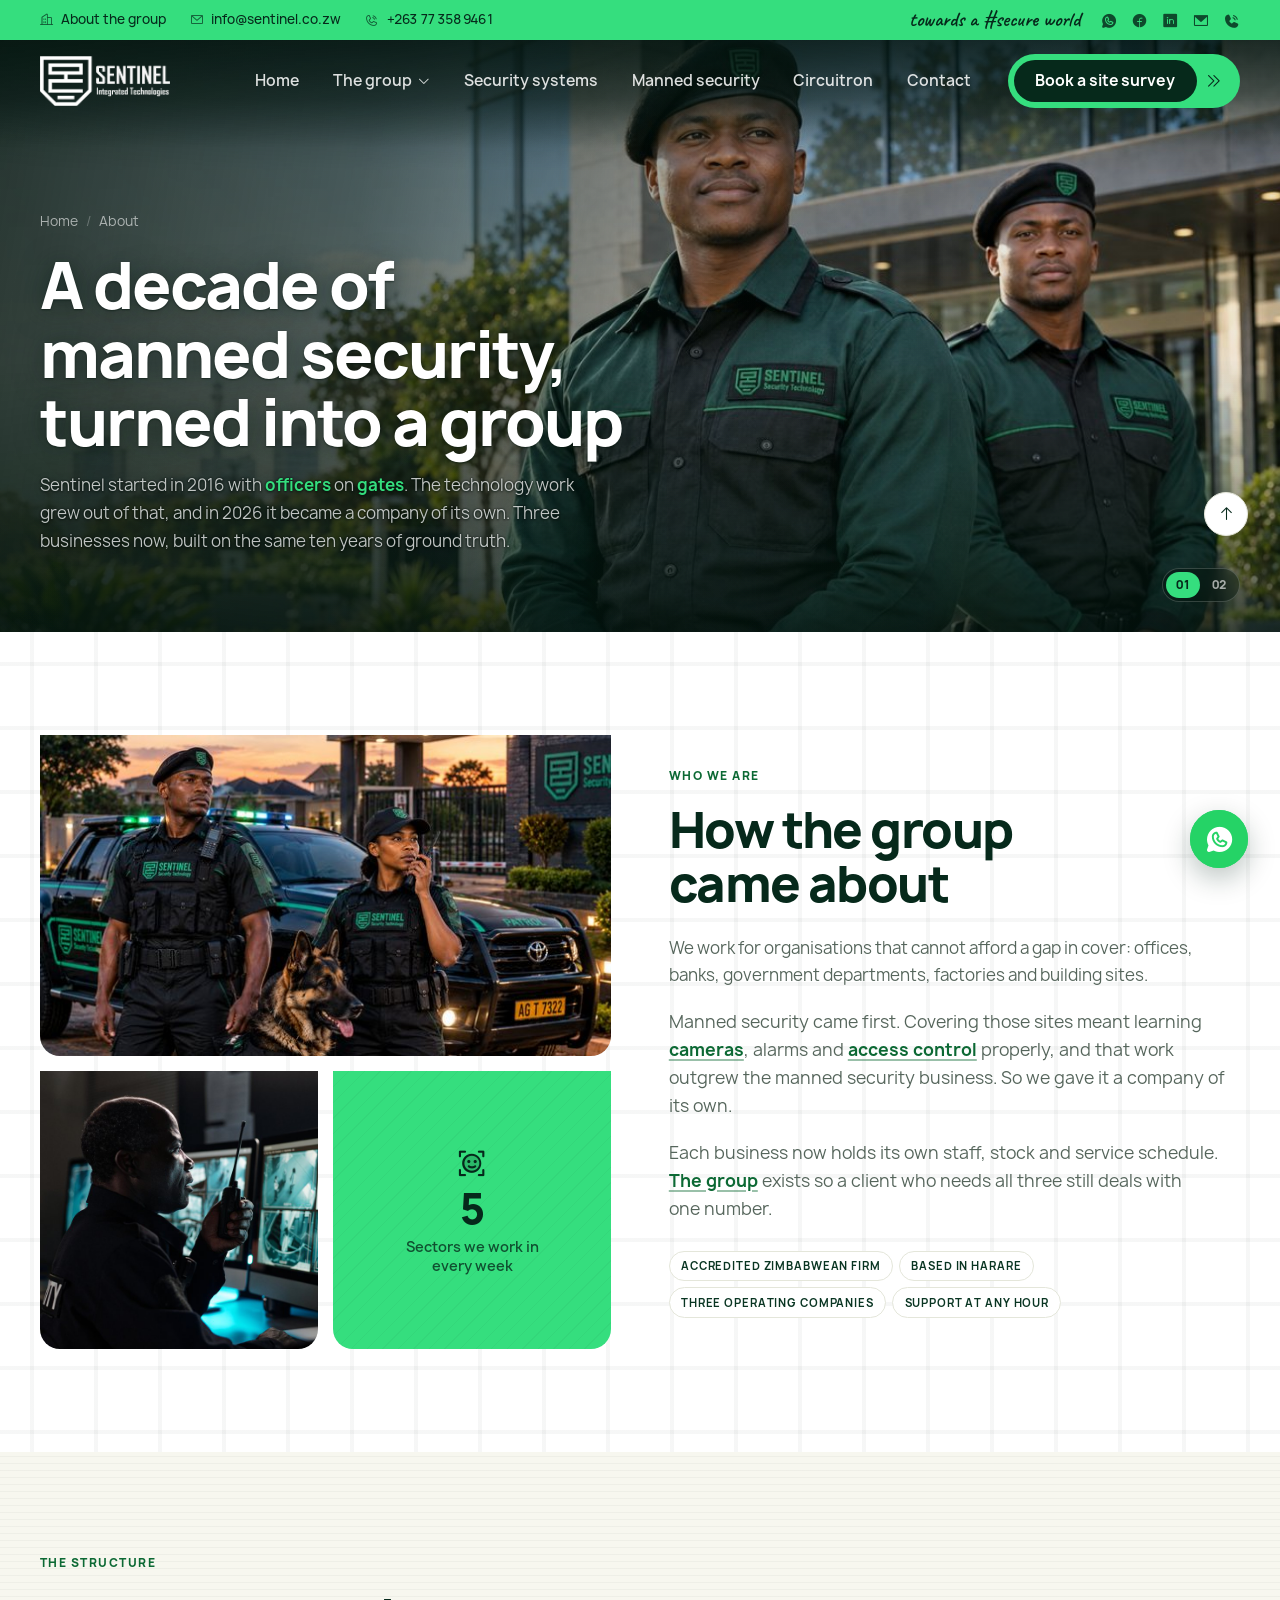
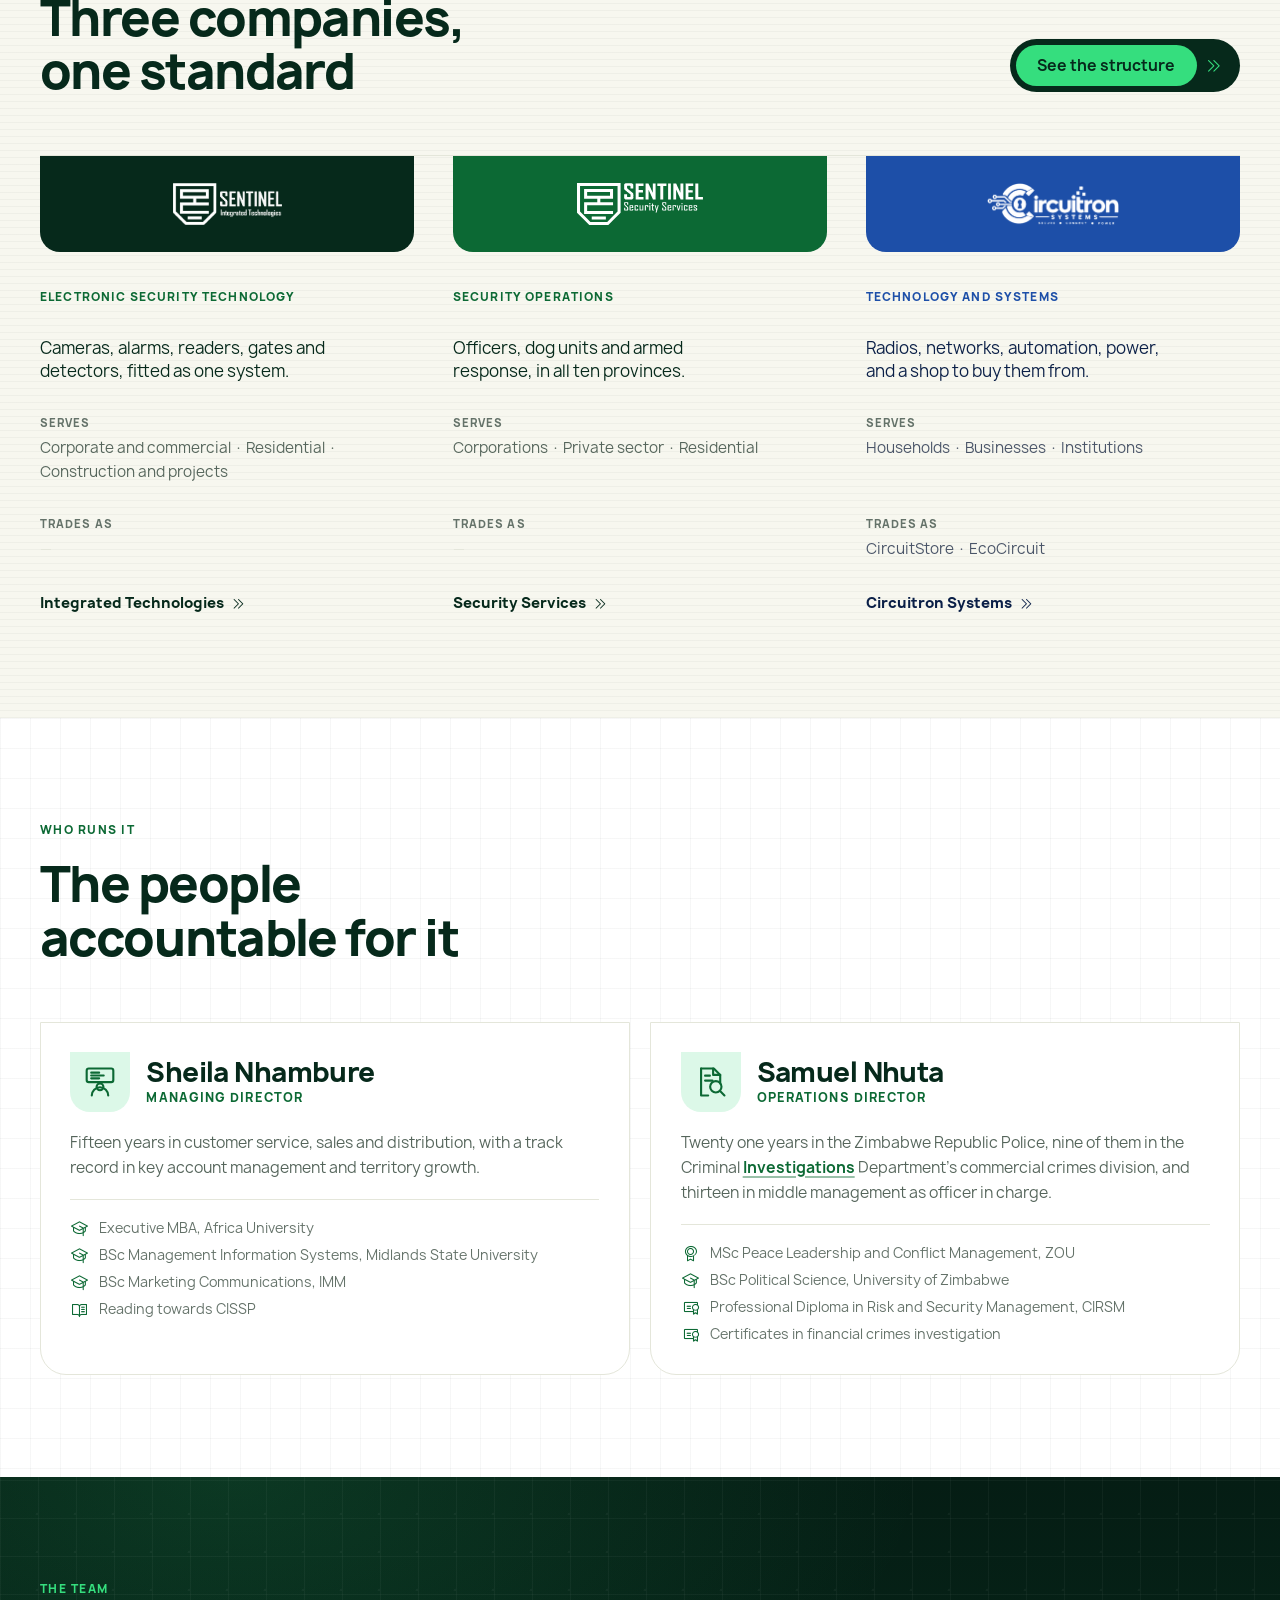
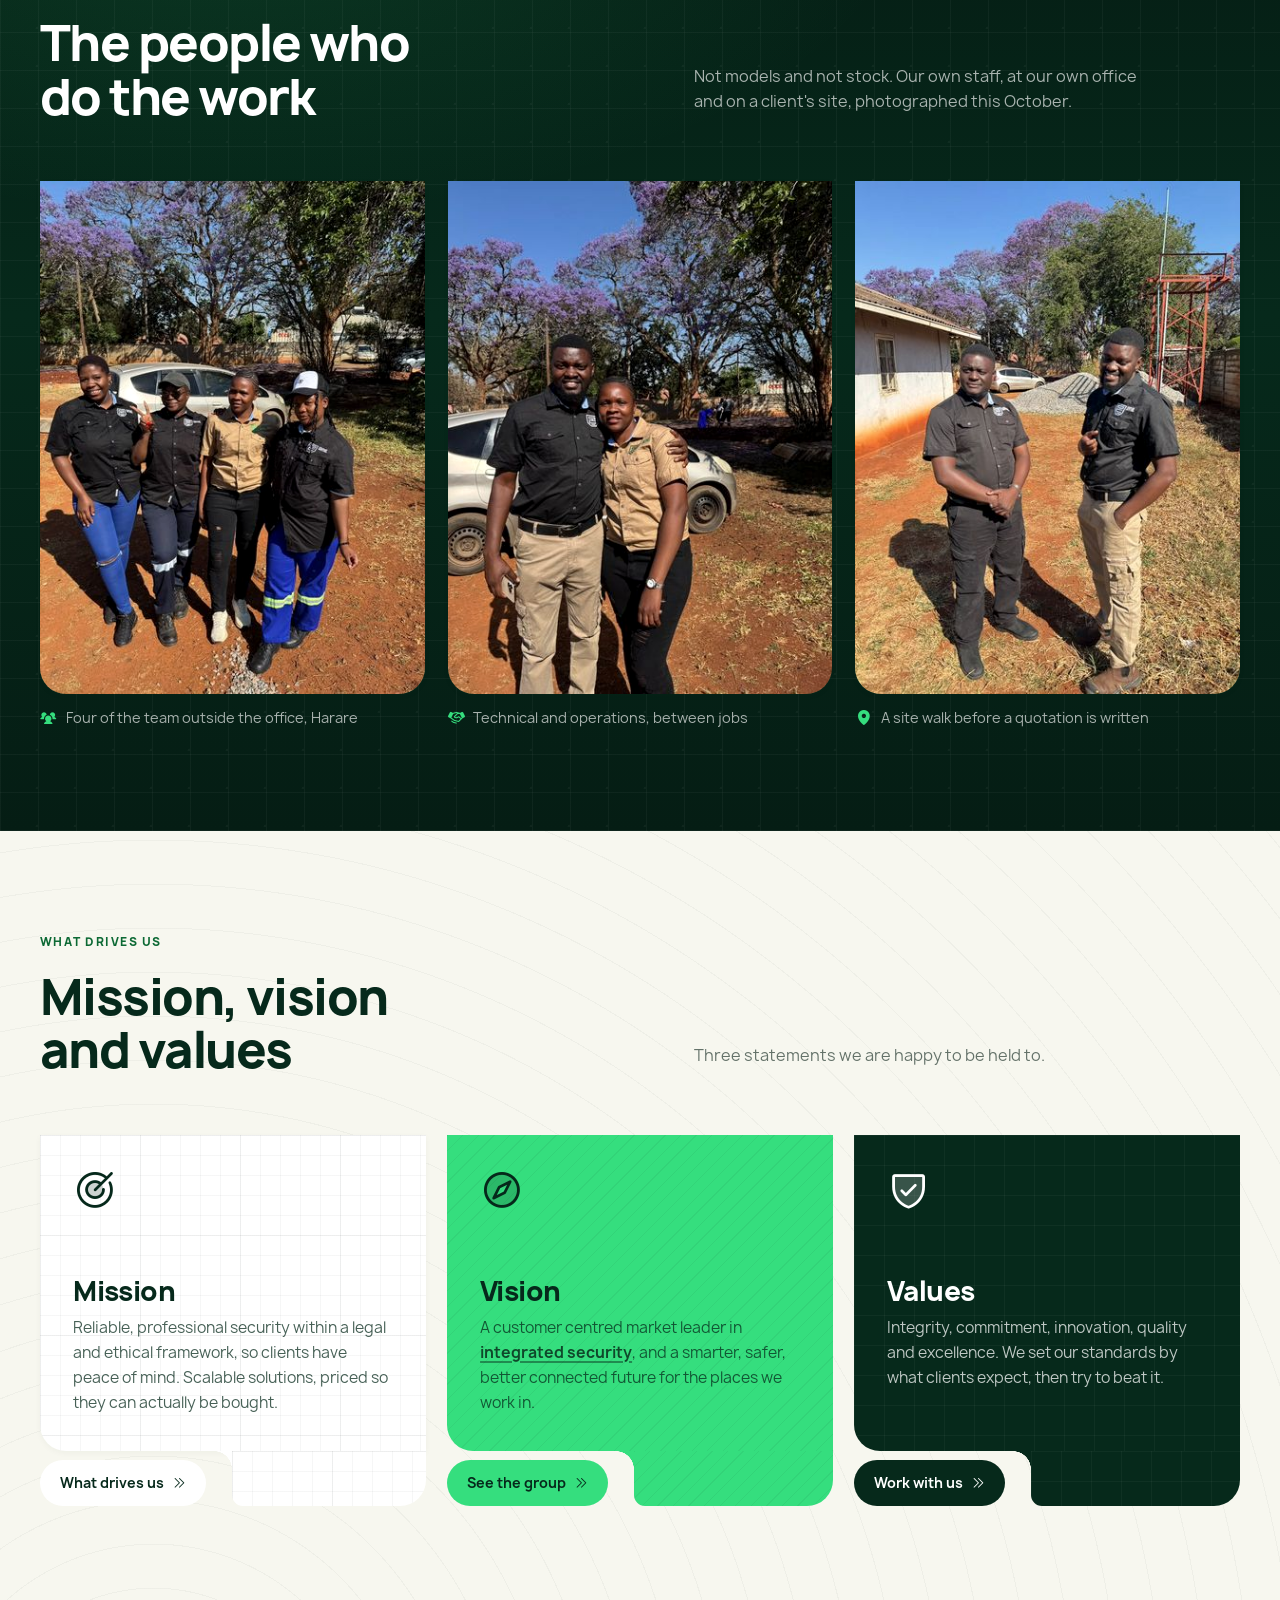
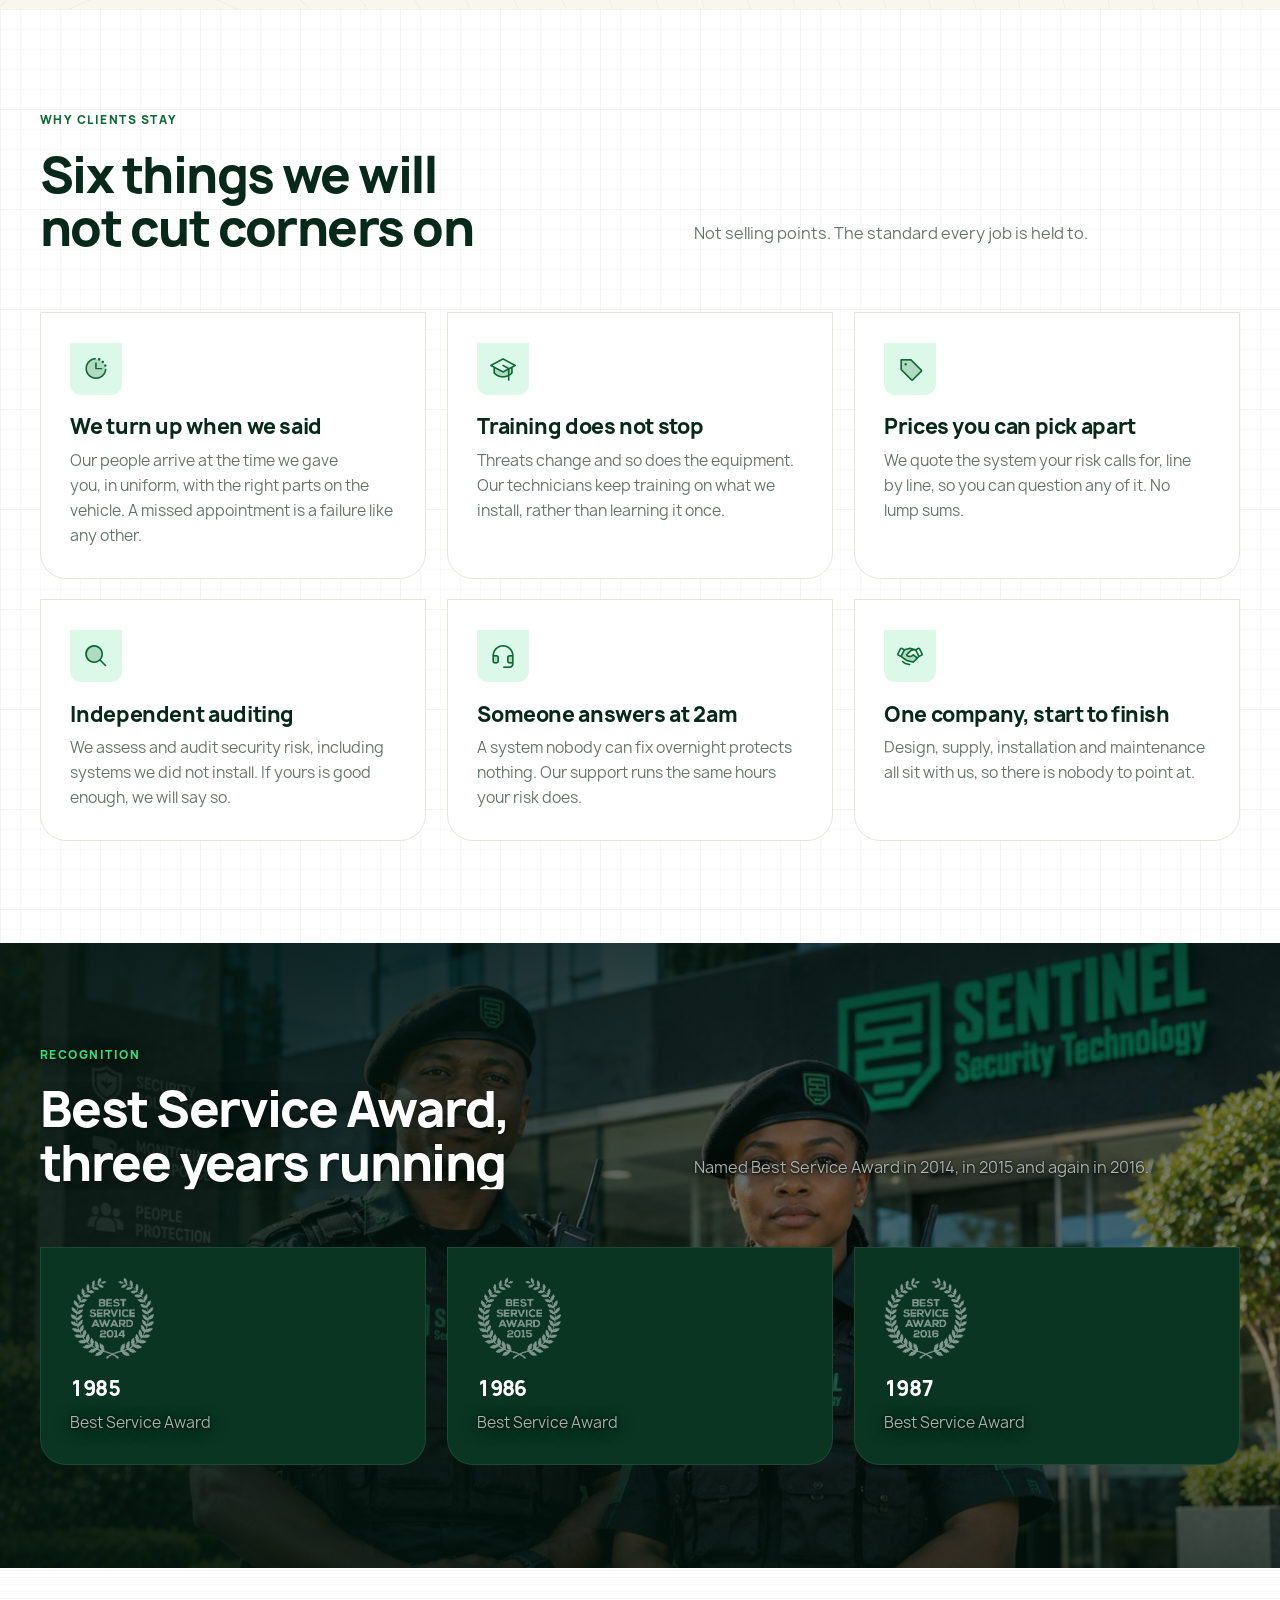
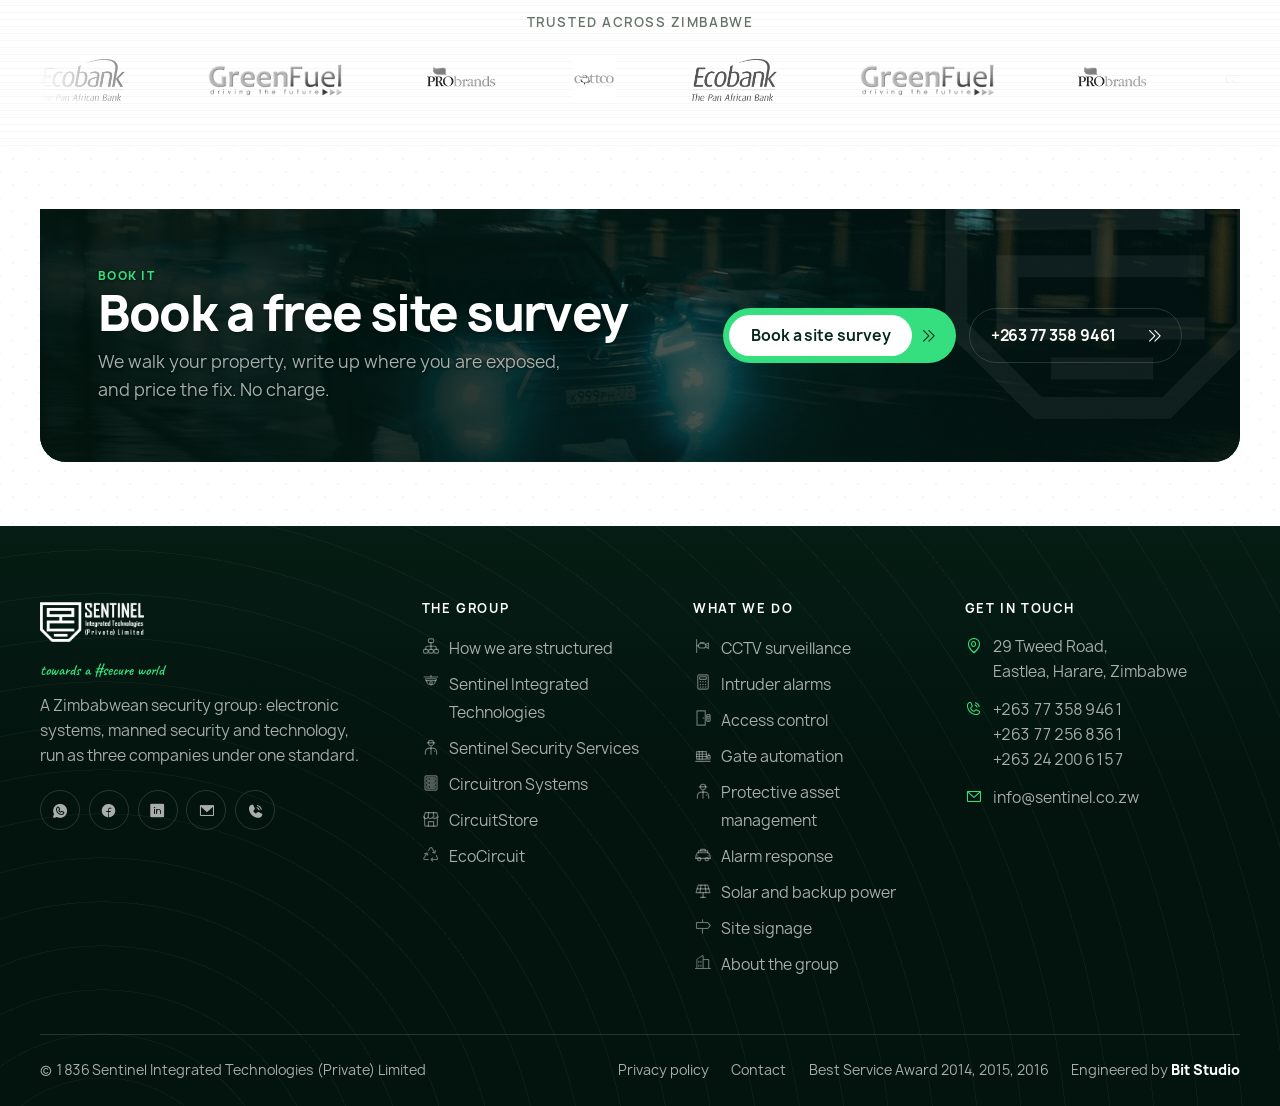
==== commit 0d6abf88: "The supplied lockup, in place of the drawn one The client sent the Sentinel Integrated Technologies " ====
--- a/about.html
+++ b/about.html
@@ -53,8 +53,8 @@
 <header class="header">
   <div class="container header__inner">
     <a class="brand" href="index.html" aria-label="Sentinel Integrated Technologies, home">
-      <img class="brand__light" src="assets/img/brand/sentinel-logo-compact-white.svg" alt="Sentinel Integrated Technologies" width="328" height="140">
-      <img class="brand__dark" src="assets/img/brand/sentinel-logo-compact.svg" alt="" width="328" height="140" aria-hidden="true">
+      <img class="brand__light" src="assets/img/brand/sit-lockup-compact-white.png" alt="Sentinel Integrated Technologies" width="555" height="214">
+      <img class="brand__dark" src="assets/img/brand/sit-lockup-compact.png" alt="" aria-hidden="true" width="555" height="214">
     </a>
 
     <nav class="nav" aria-label="Primary">
@@ -78,7 +78,7 @@
           </a>
           <div class="mega__grid">
         <a class="mega__card" href="services.html">
-          <span class="mega__logo"><img class="clogo" src="assets/img/brand/sentinel-logo-compact.svg" alt="Sentinel Integrated Technologies" width="79" height="34" style="height:34px;width:79px" loading="lazy"></span>
+          <span class="mega__logo"><img class="clogo" src="assets/img/brand/sit-lockup-compact.png" alt="Sentinel Integrated Technologies" style="height:34px;width:88px" loading="lazy" width="555" height="214"></span>
           <small>Electronic security technology</small>
           <span class="mega__chips"><i>CCTV</i><i>Alarms</i><i>Access control</i><i>Fire</i></span>
           
@@ -111,7 +111,7 @@
 <div class="drawer" id="drawer">
   <div class="drawer__top">
     <a class="drawer__brand" href="index.html" aria-label="Sentinel Integrated Technologies home">
-      <img src="assets/img/brand/sentinel-logo-white.svg" alt="" width="150" height="40">
+      <img src="assets/img/brand/sit-lockup-white.png" alt="" width="555" height="214">
     </a>
     <button class="drawer__close" type="button" data-drawer-close aria-label="Close menu">
       <svg viewBox="0 0 24 24" aria-hidden="true" focusable="false">
@@ -210,7 +210,7 @@
       </div>
       <div class="org" data-reveal>
         <div class="org__row org__row--head">
-        <a class="org__col org--a" href="services.html" aria-label="Sentinel Integrated Technologies"><span class="org__field"><img src="assets/img/brand/sentinel-logo-compact-white.svg" alt="Sentinel Integrated Technologies" width="98" height="42" loading="lazy"></span></a>
+        <a class="org__col org--a" href="services.html" aria-label="Sentinel Integrated Technologies"><span class="org__field"><img src="assets/img/brand/sit-lockup-compact-white.png" alt="Sentinel Integrated Technologies" loading="lazy" width="555" height="214"></span></a>
         <a class="org__col org--b" href="security-services.html" aria-label="Sentinel Security Services"><span class="org__field"><img src="assets/img/brand/sentinel-security-services-white.svg" alt="Sentinel Security Services" width="126" height="42" loading="lazy"></span></a>
         <a class="org__col org--c theme-circuitron" href="circuitron.html" aria-label="Circuitron Systems"><span class="org__field"><img src="assets/img/brand/circuitron-logo-white.png" alt="Circuitron Systems" loading="lazy" width="531" height="169"></span></a>
         </div>
@@ -524,7 +524,7 @@
     <div class="footer__top">
       <div class="footer__brand">
         <a href="index.html" aria-label="Sentinel Integrated Technologies, home">
-          <img src="assets/img/brand/sentinel-logo-white.svg" alt="Sentinel Integrated Technologies" width="328" height="140" loading="lazy">
+          <img src="assets/img/brand/sit-lockup-white.png" alt="Sentinel Integrated Technologies" loading="lazy" width="555" height="214">
         </a>
         <p class="script footer__tagline">towards a #secure world</p>
         <p>A Zimbabwean security group: electronic systems, manned security and technology, run as three companies under one standard.</p>
@@ -579,7 +579,7 @@
     </div>
 
     <div class="footer__bottom">
-      <p style="margin:0">&copy; <span data-year class="num">2026</span> Sentinel Integrated Technologies (PVT) Ltd</p>
+      <p style="margin:0">&copy; <span data-year class="num">2026</span> Sentinel Integrated Technologies (Private) Limited</p>
       <nav aria-label="Legal">
         <a href="privacy.html">Privacy policy</a>
         <a href="contact.html">Contact</a>
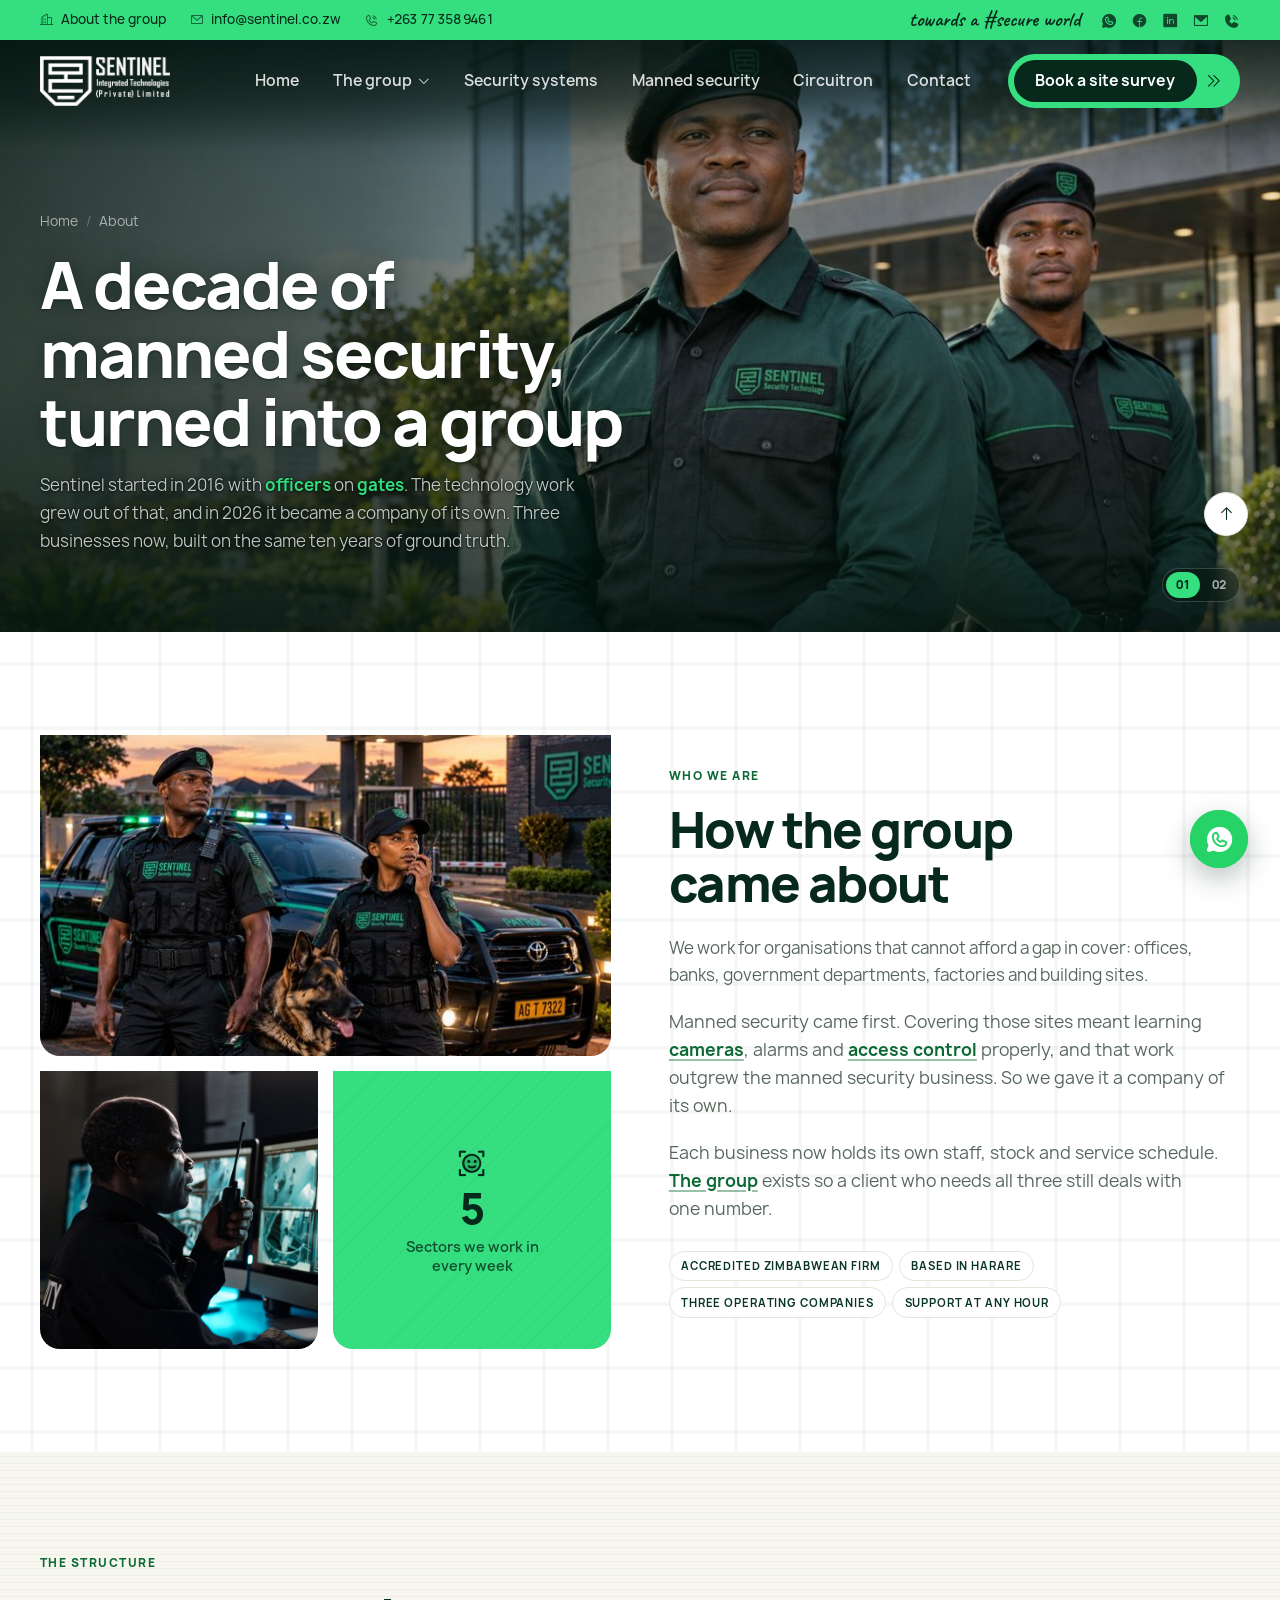
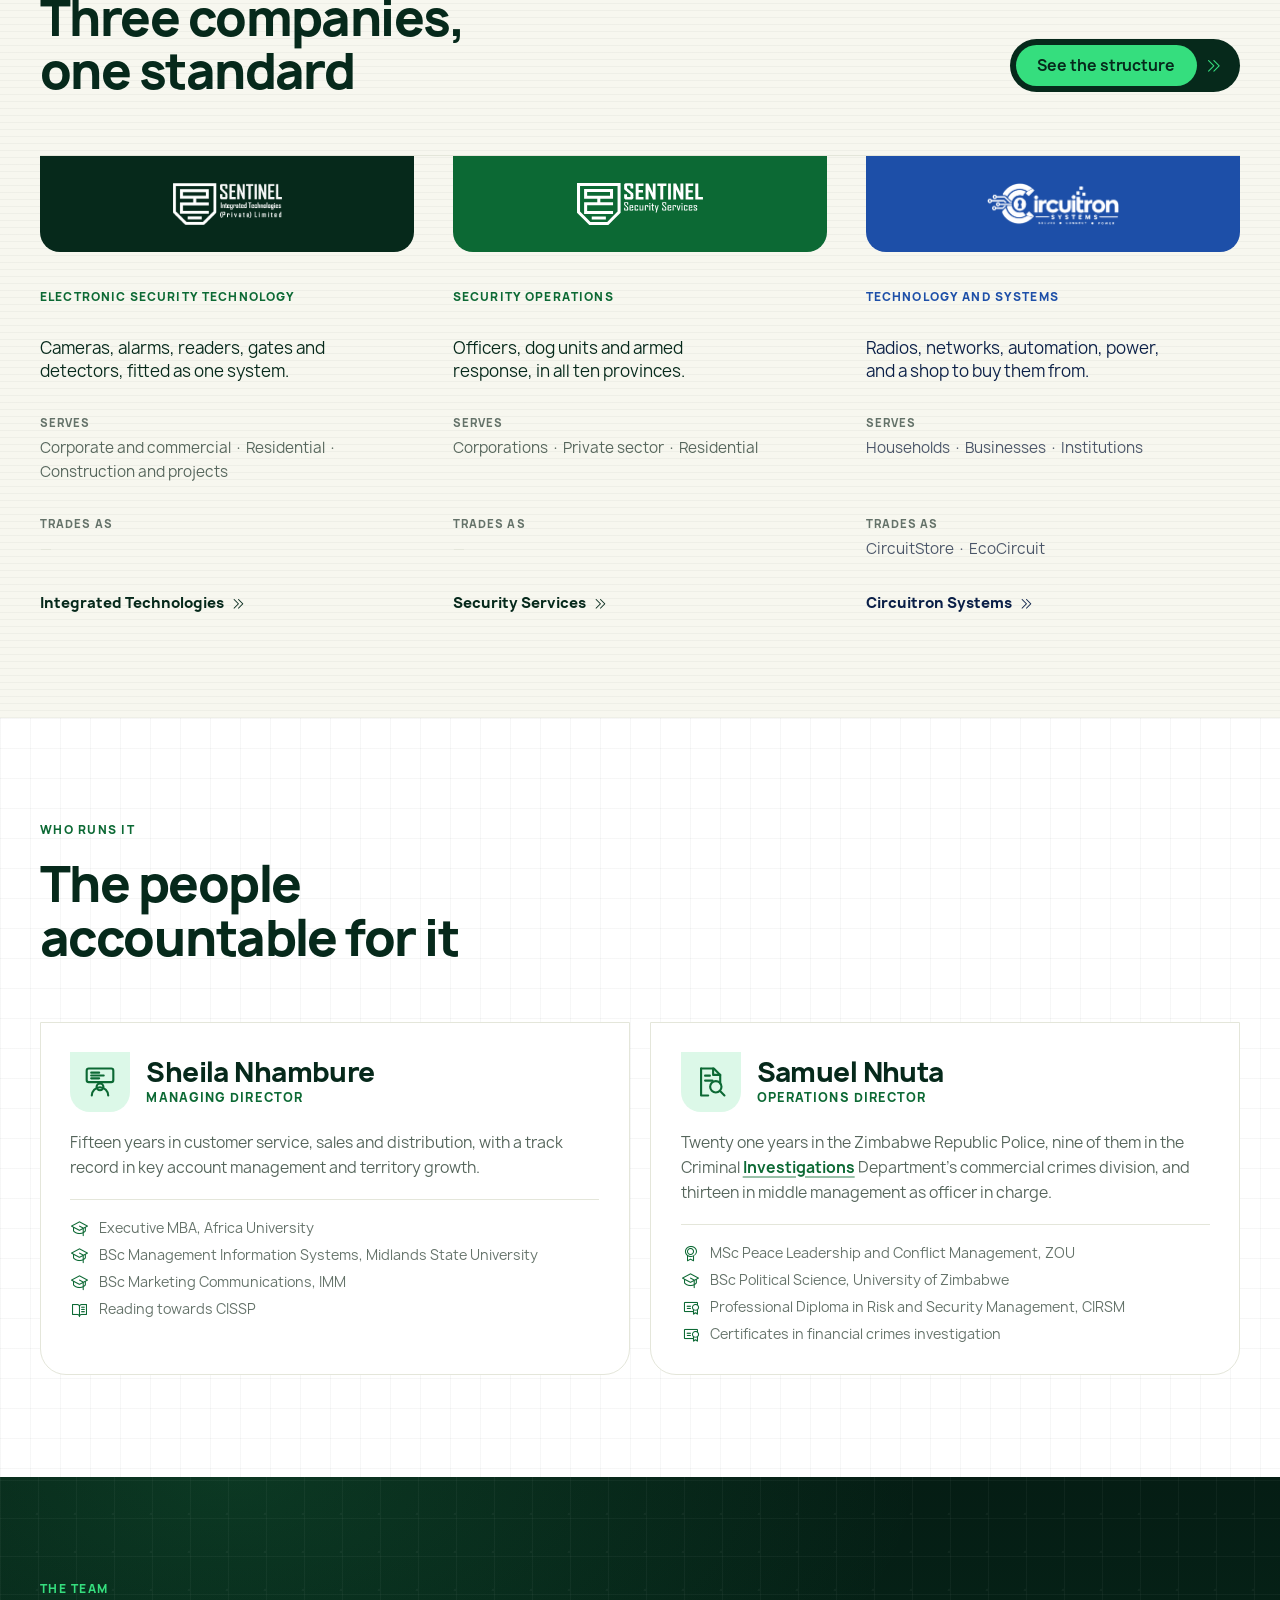
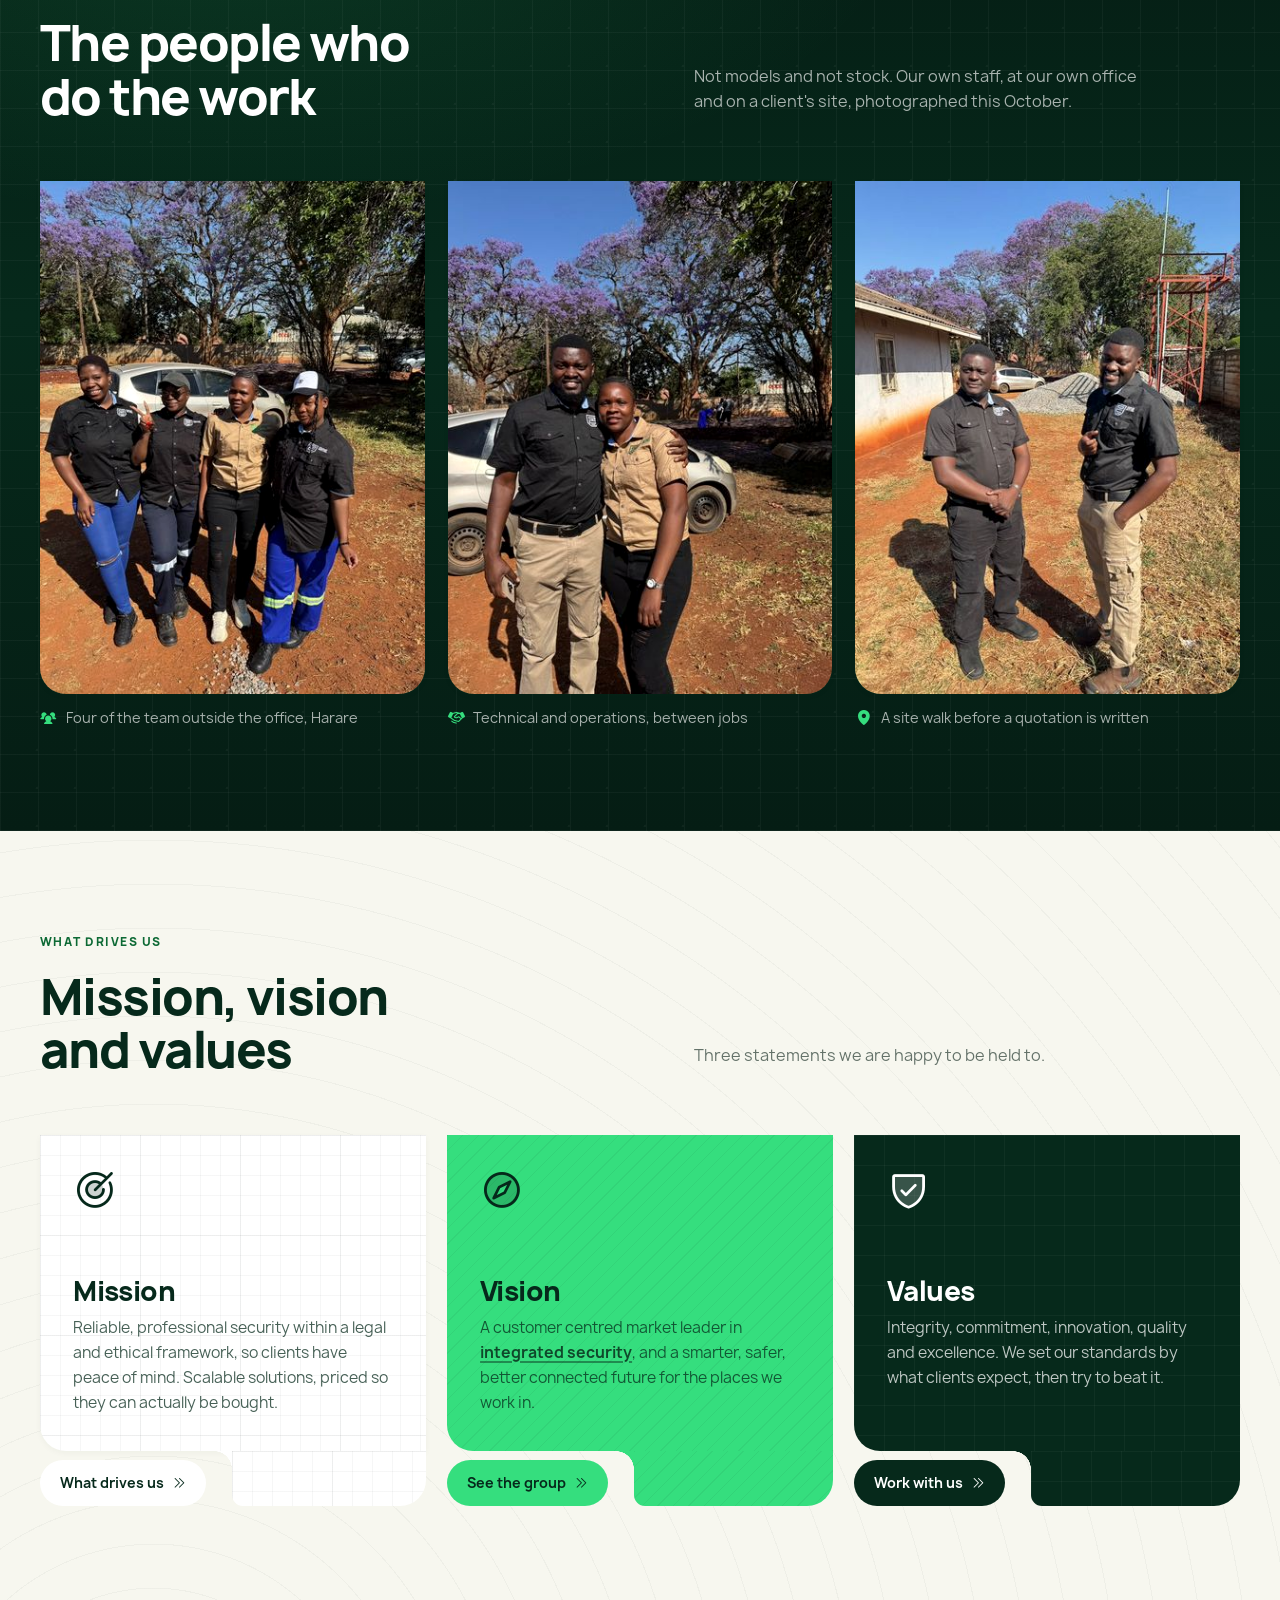
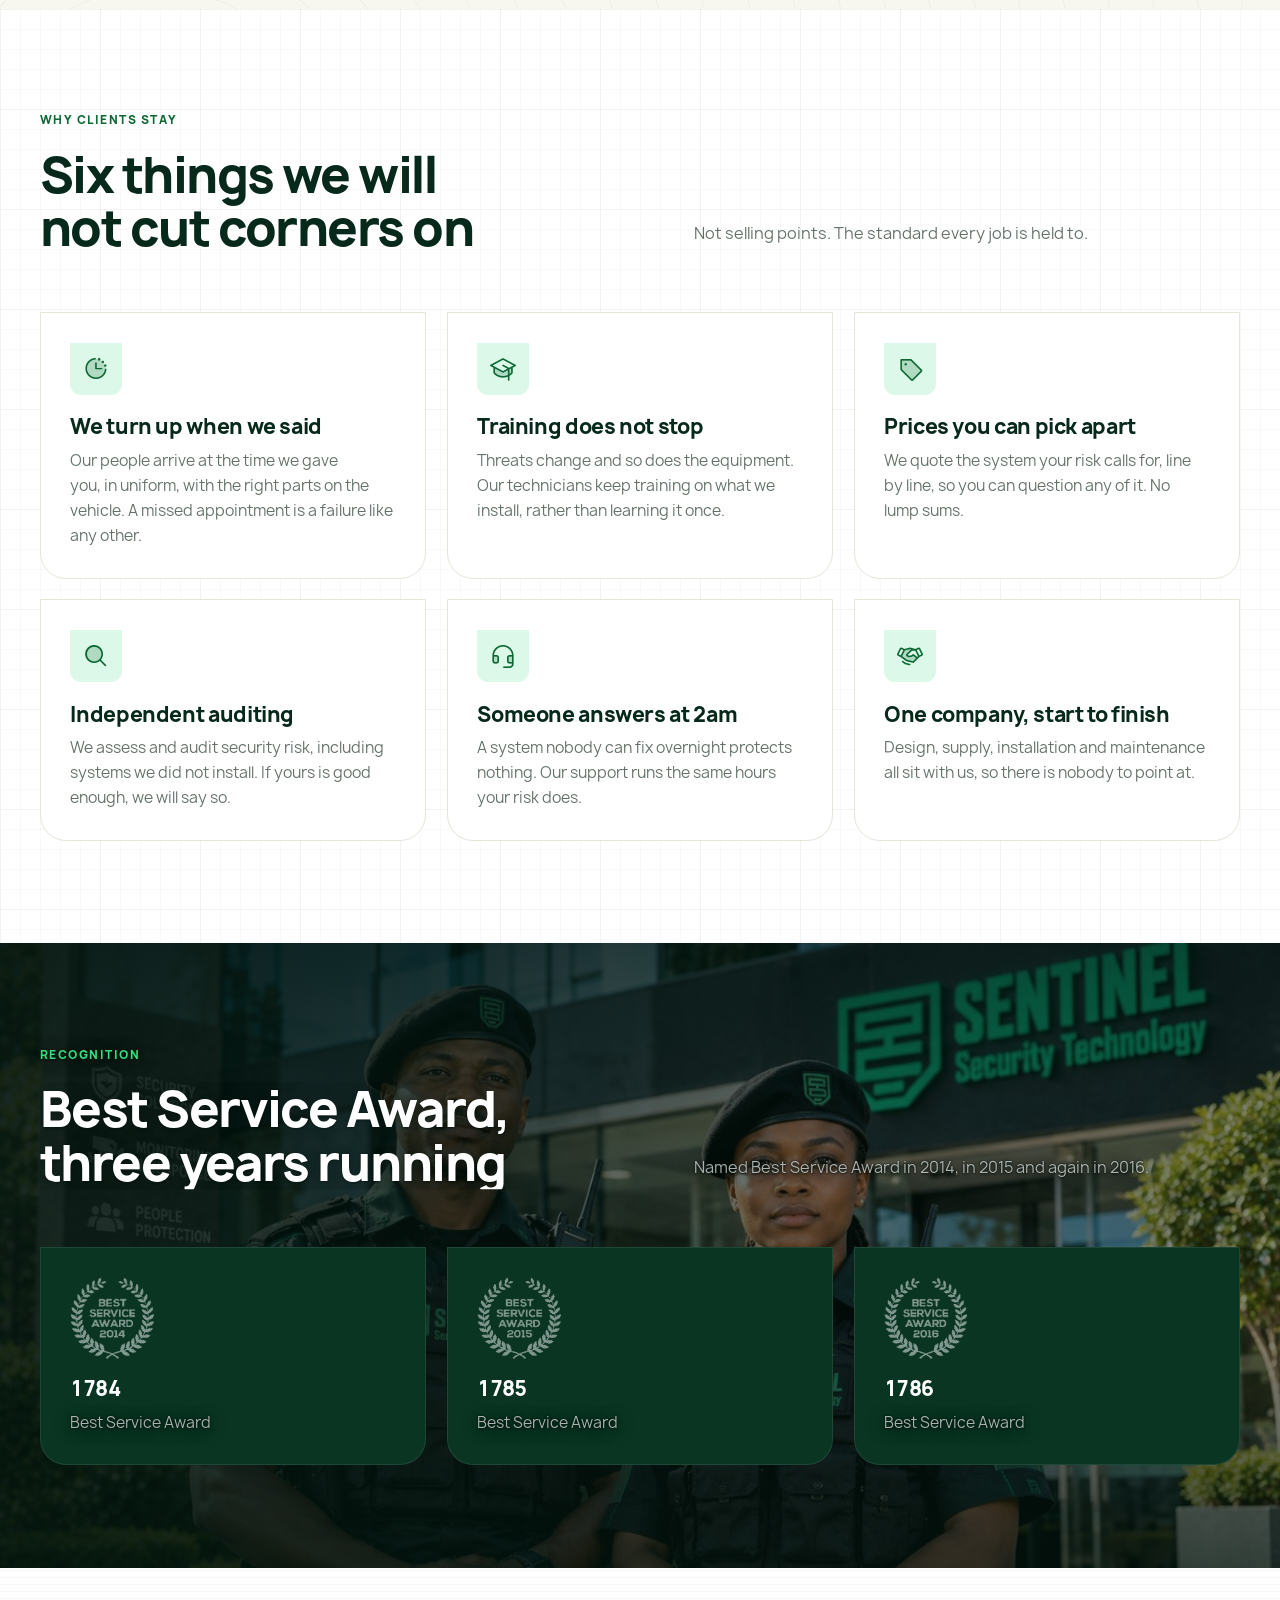
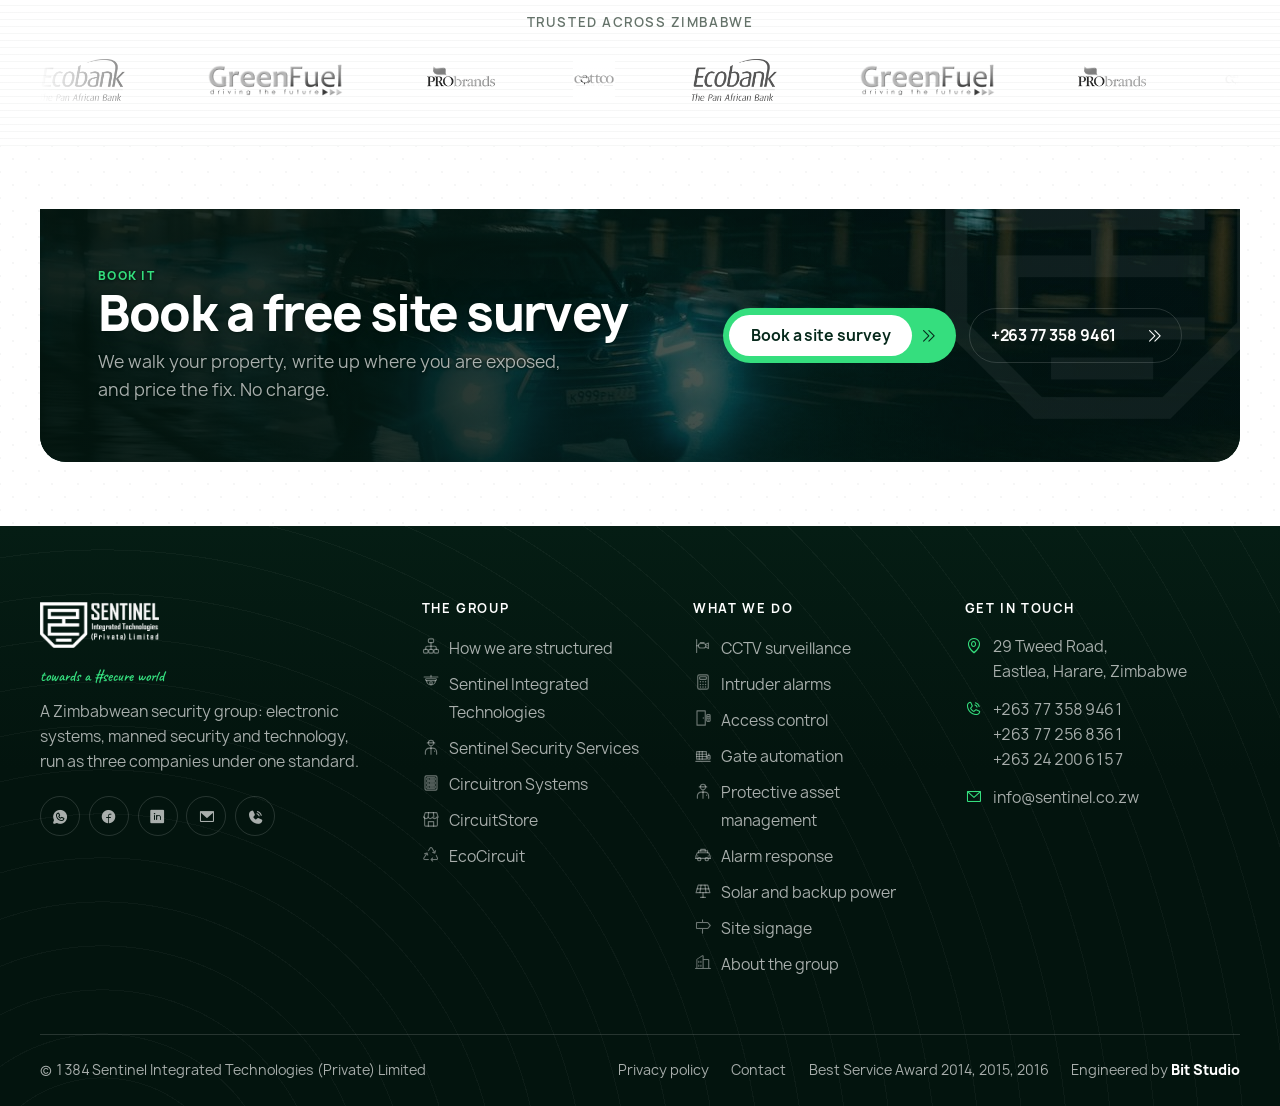
==== commit 28ee1c50: "The full lockup everywhere, entity line and all The swap landed but you could only see it in the foo" ====
--- a/about.html
+++ b/about.html
@@ -53,8 +53,8 @@
 <header class="header">
   <div class="container header__inner">
     <a class="brand" href="index.html" aria-label="Sentinel Integrated Technologies, home">
-      <img class="brand__light" src="assets/img/brand/sit-lockup-compact-white.png" alt="Sentinel Integrated Technologies" width="555" height="214">
-      <img class="brand__dark" src="assets/img/brand/sit-lockup-compact.png" alt="" aria-hidden="true" width="555" height="214">
+      <img class="brand__light" src="assets/img/brand/sit-lockup-white.png" alt="Sentinel Integrated Technologies" width="555" height="214">
+      <img class="brand__dark" src="assets/img/brand/sit-lockup.png" alt="" aria-hidden="true" width="555" height="214">
     </a>
 
     <nav class="nav" aria-label="Primary">
@@ -78,7 +78,7 @@
           </a>
           <div class="mega__grid">
         <a class="mega__card" href="services.html">
-          <span class="mega__logo"><img class="clogo" src="assets/img/brand/sit-lockup-compact.png" alt="Sentinel Integrated Technologies" style="height:34px;width:88px" loading="lazy" width="555" height="214"></span>
+          <span class="mega__logo"><img class="clogo" src="assets/img/brand/sit-lockup.png" alt="Sentinel Integrated Technologies" style="height:34px;width:88px" loading="lazy" width="555" height="214"></span>
           <small>Electronic security technology</small>
           <span class="mega__chips"><i>CCTV</i><i>Alarms</i><i>Access control</i><i>Fire</i></span>
           
@@ -210,7 +210,7 @@
       </div>
       <div class="org" data-reveal>
         <div class="org__row org__row--head">
-        <a class="org__col org--a" href="services.html" aria-label="Sentinel Integrated Technologies"><span class="org__field"><img src="assets/img/brand/sit-lockup-compact-white.png" alt="Sentinel Integrated Technologies" loading="lazy" width="555" height="214"></span></a>
+        <a class="org__col org--a" href="services.html" aria-label="Sentinel Integrated Technologies"><span class="org__field"><img src="assets/img/brand/sit-lockup-white.png" alt="Sentinel Integrated Technologies" loading="lazy" width="555" height="214"></span></a>
         <a class="org__col org--b" href="security-services.html" aria-label="Sentinel Security Services"><span class="org__field"><img src="assets/img/brand/sentinel-security-services-white.svg" alt="Sentinel Security Services" width="126" height="42" loading="lazy"></span></a>
         <a class="org__col org--c theme-circuitron" href="circuitron.html" aria-label="Circuitron Systems"><span class="org__field"><img src="assets/img/brand/circuitron-logo-white.png" alt="Circuitron Systems" loading="lazy" width="531" height="169"></span></a>
         </div>
--- a/assets/css/style.css
+++ b/assets/css/style.css
@@ -671,7 +671,7 @@
 
 .brand { display: flex; align-items: center; flex: none; }
 .brand img { height: 50px; width: auto; transition: height .35s var(--ease); }
-.header--solid .brand img { height: 42px; }
+.header--solid .brand img { height: 46px; }
 .brand__light { display: block; }
 .brand__dark { display: none; }
 .header--solid .brand__light { display: none; }
@@ -814,7 +814,7 @@
   margin-bottom: 1.5rem;
 }
 .drawer__brand { display: inline-flex; align-items: center; }
-.drawer__brand img { height: 40px; width: auto; display: block; }
+.drawer__brand img { height: 46px; width: auto; display: block; }
 .drawer__close {
   flex: none;
   display: grid; place-items: center;
@@ -2089,7 +2089,7 @@
 }
 .footer__top { display: grid; grid-template-columns: 1.5fr 1fr 1fr 1.25fr; gap: clamp(2rem, 4vw, 3.25rem); padding-bottom: clamp(2.5rem, 4.5vw, 3.5rem); }
 /* width:auto or the HTML width attribute stretches these. */
-.footer__brand img { height: 40px; width: auto; margin-bottom: 1.25rem; }
+.footer__brand img { height: 46px; width: auto; margin-bottom: 1.25rem; }
 .footer__brand p { font-size: .95rem; max-width: 34ch; }
 .footer__tagline { font-size: 1.7rem; color: var(--lime); margin: .2rem 0 .8rem; max-width: none; white-space: nowrap; }
 .footer h4 { font-size: .78rem; font-weight: 700; letter-spacing: .13em; text-transform: uppercase; color: #fff; margin-bottom: 1.1rem; }
@@ -3314,7 +3314,7 @@
 @media (max-width: 380px) {
   /* Three things on one line at 320px: the lockup gives up a few pixels and
      the action gives up its padding, rather than the action being dropped. */
-  .brand img, .header--solid .brand img { height: 34px; }
+  .brand img, .header--solid .brand img { height: 42px; }
   .header__cta .pbtn { padding: 3px .45rem 3px 3px; }
   .header__cta .pbtn__label { padding: .55rem .7rem; font-size: .8rem; }
   .nav-toggle { width: 38px; margin-left: .15rem; }
